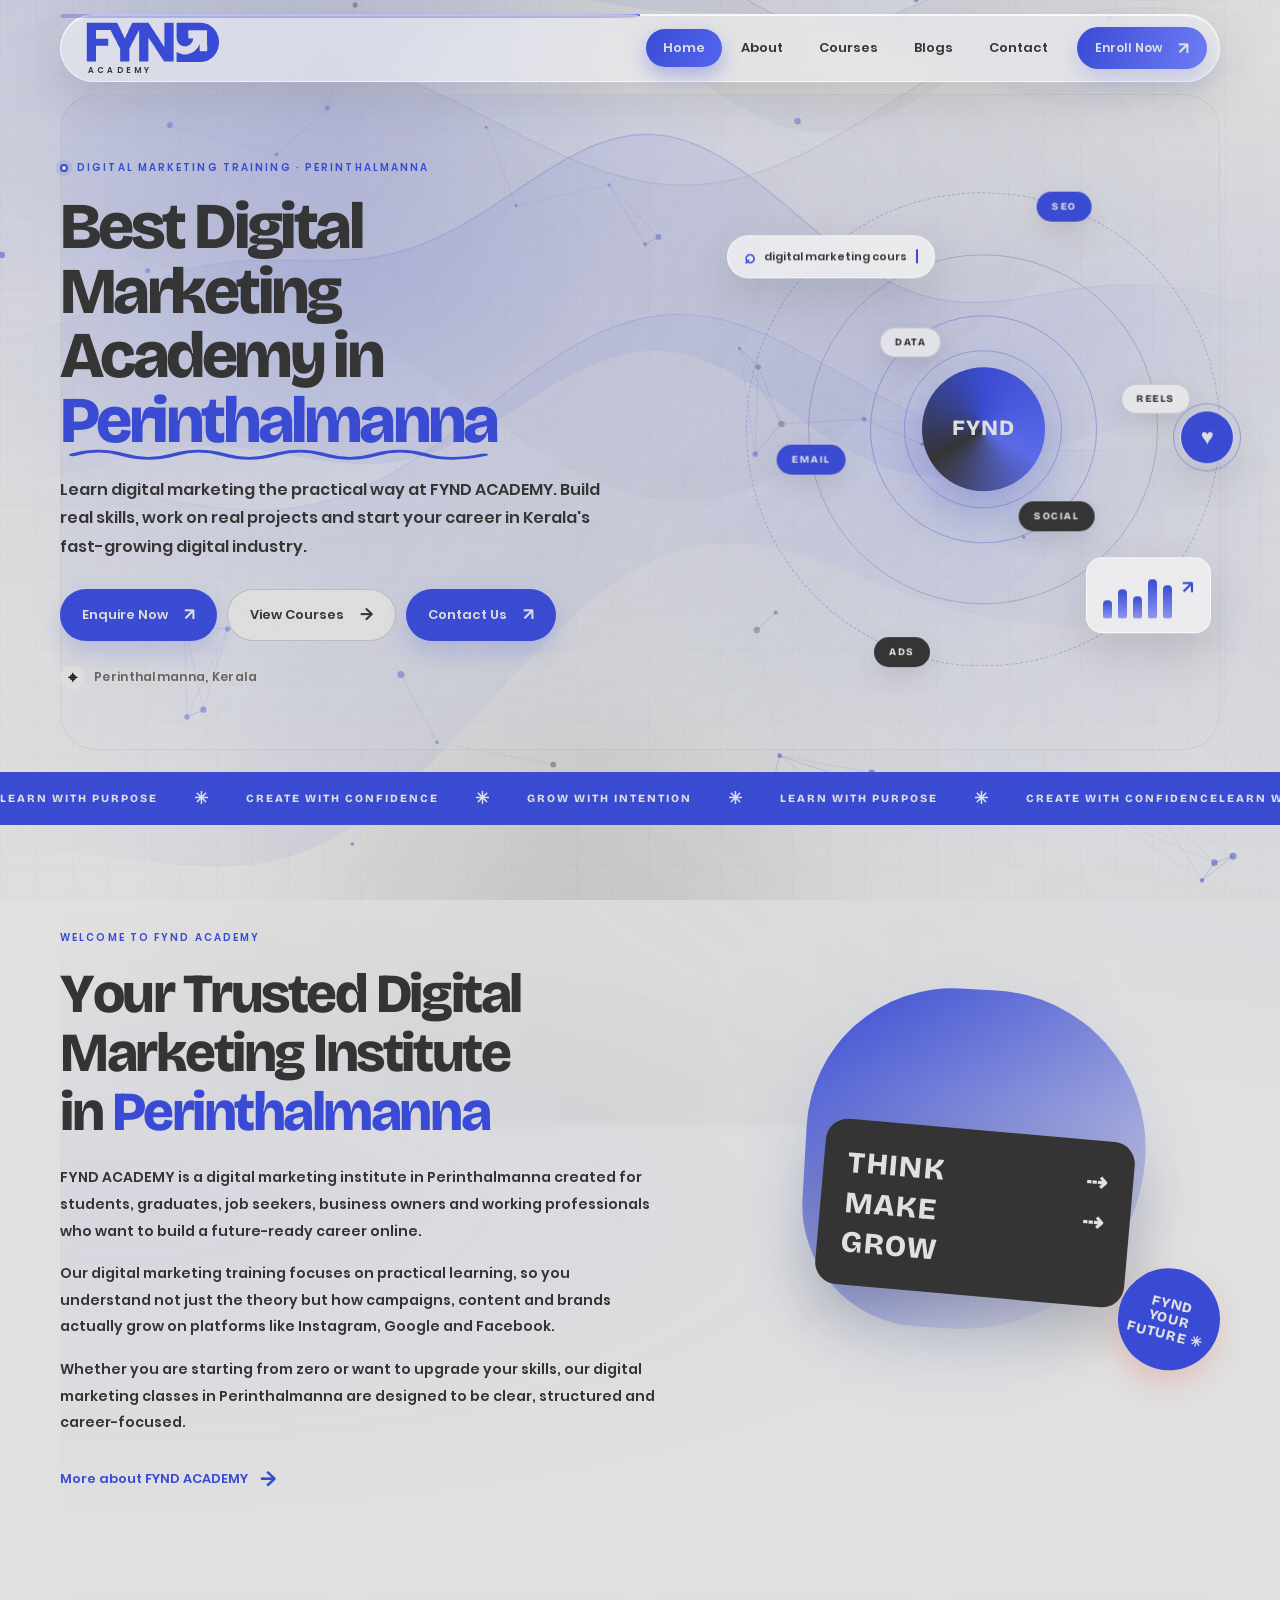
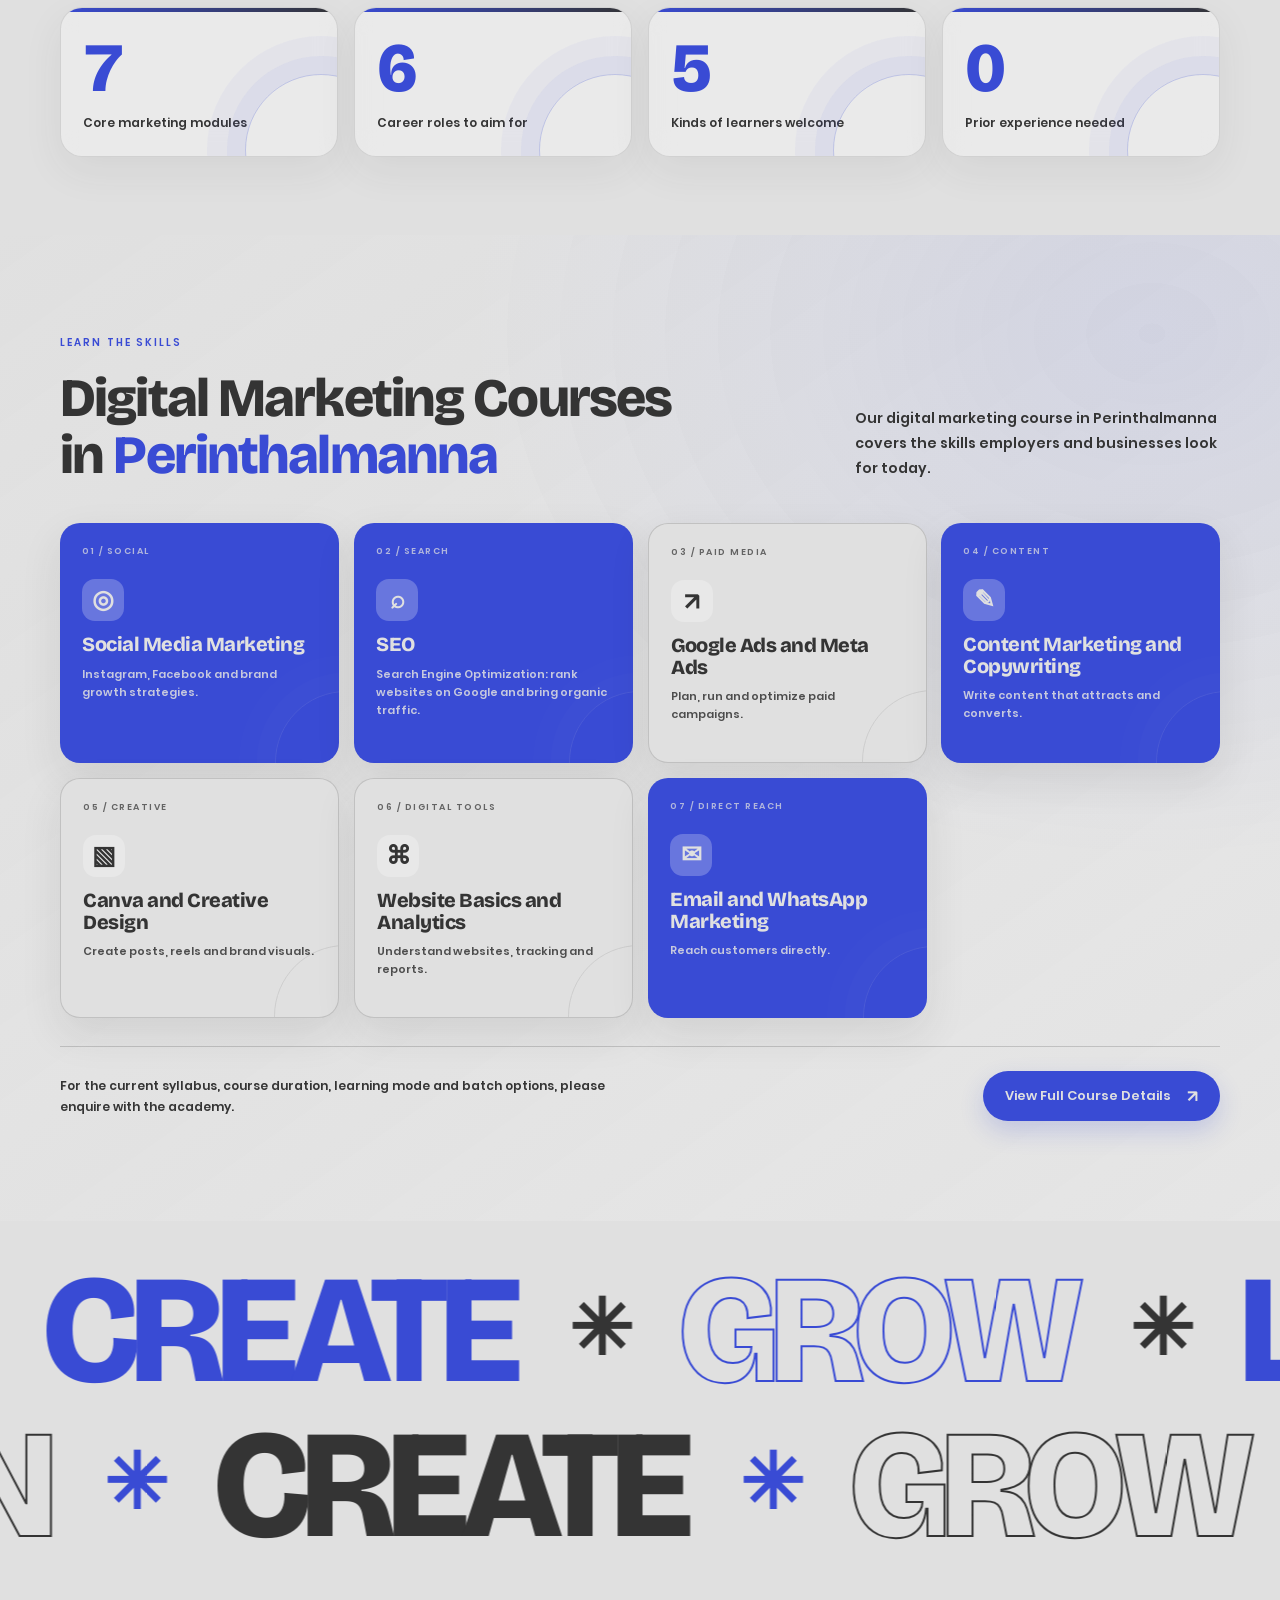
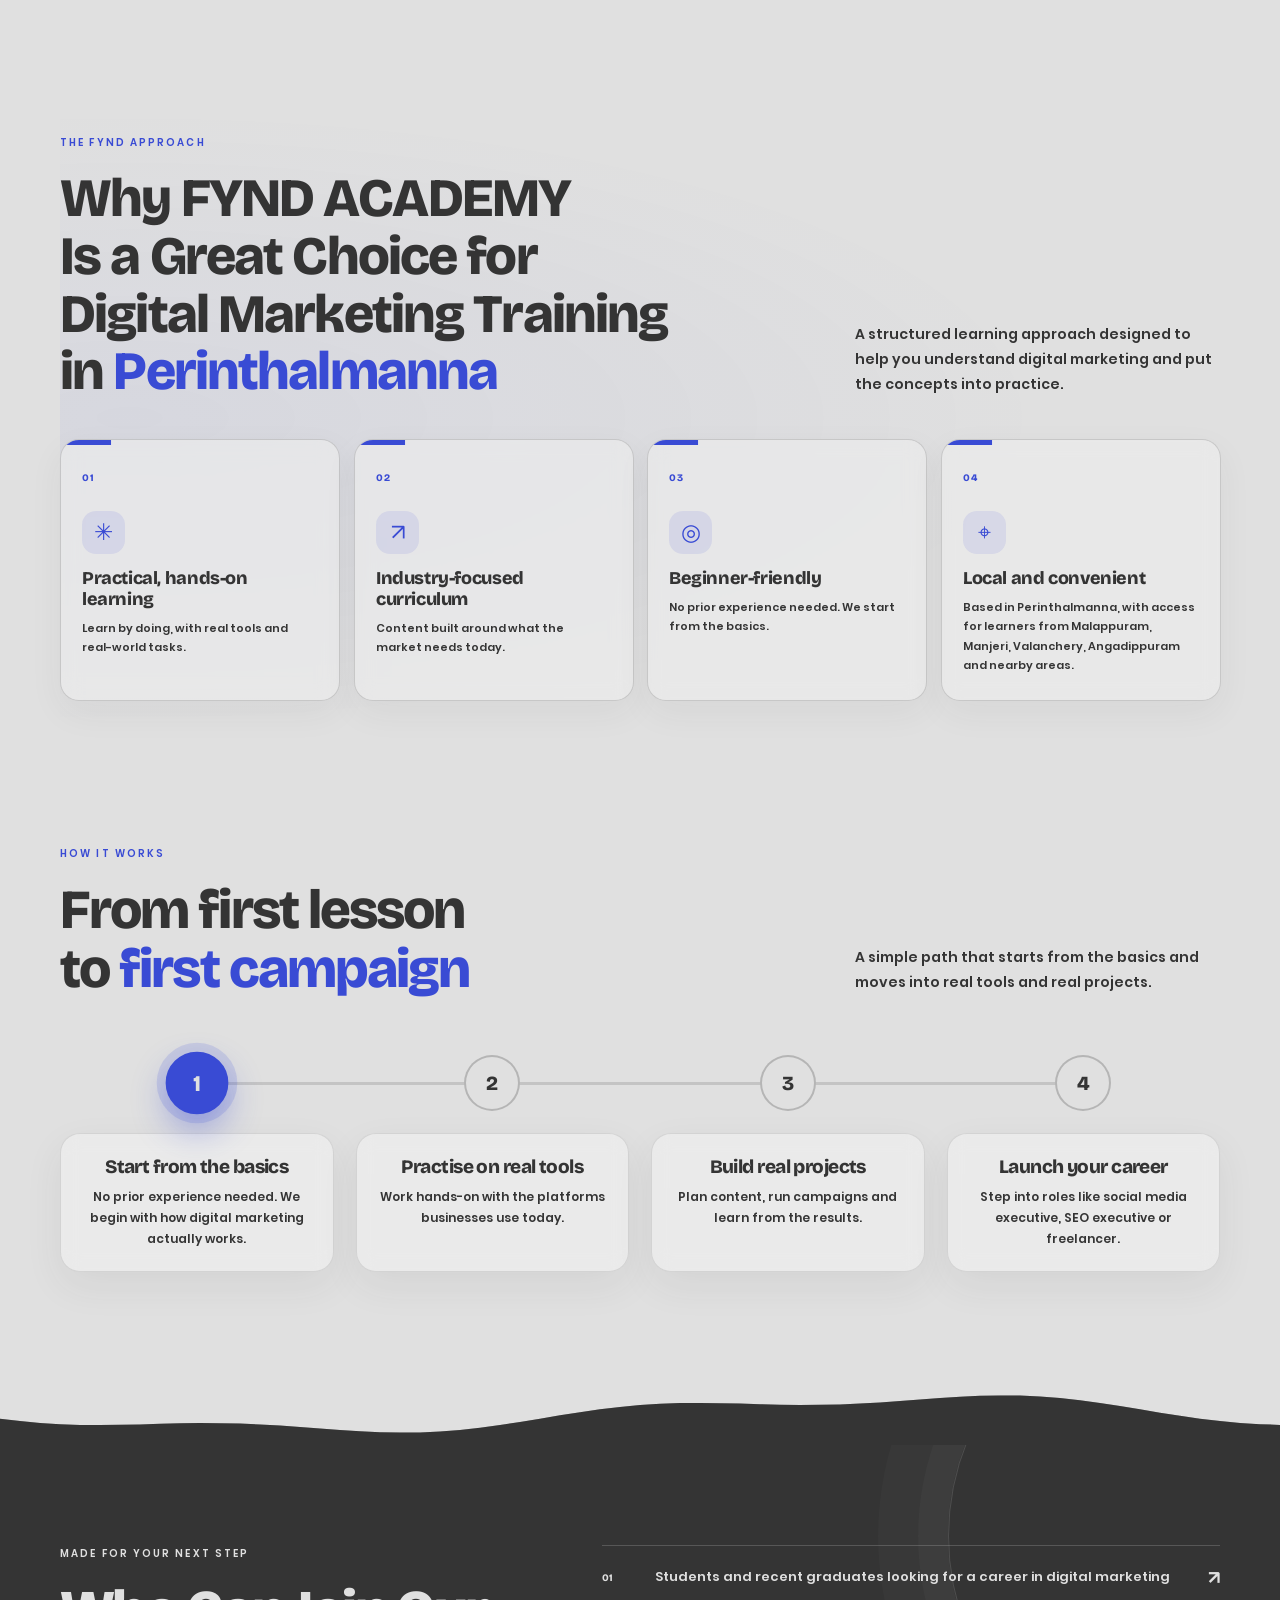
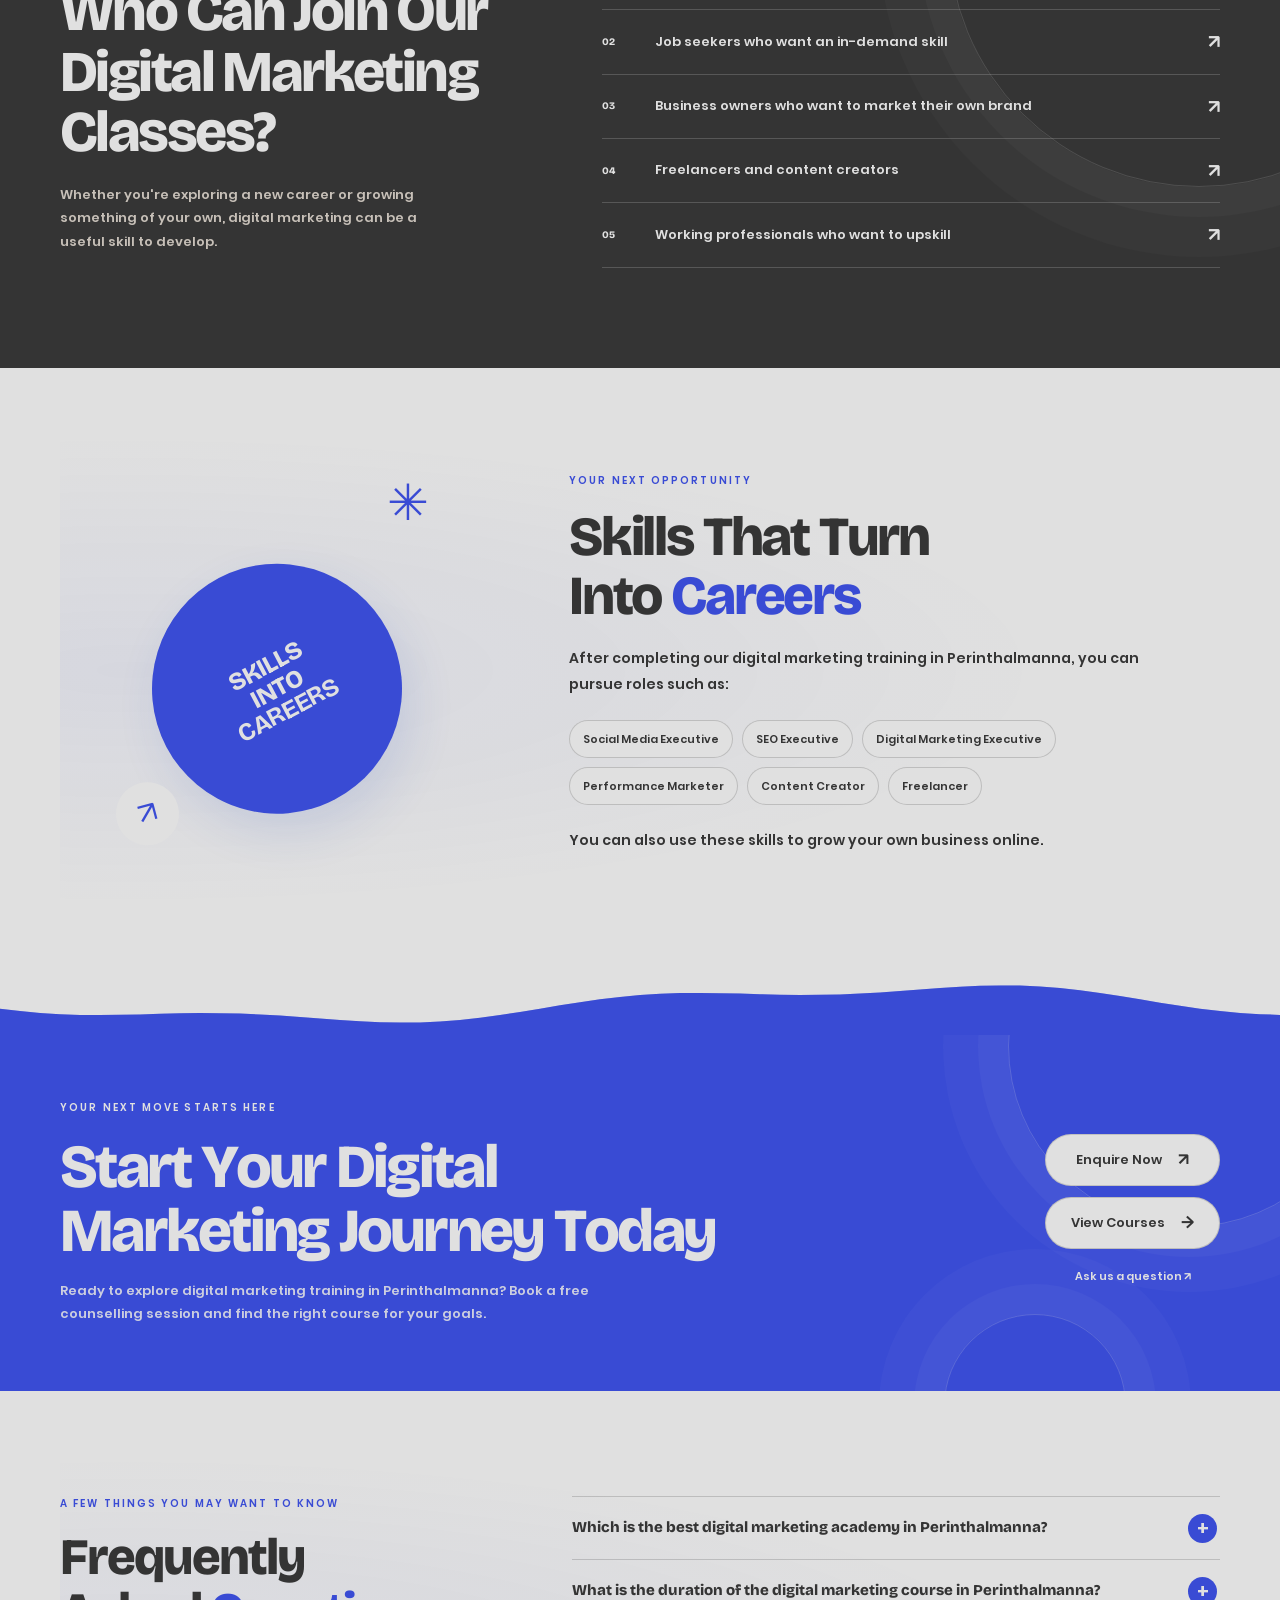
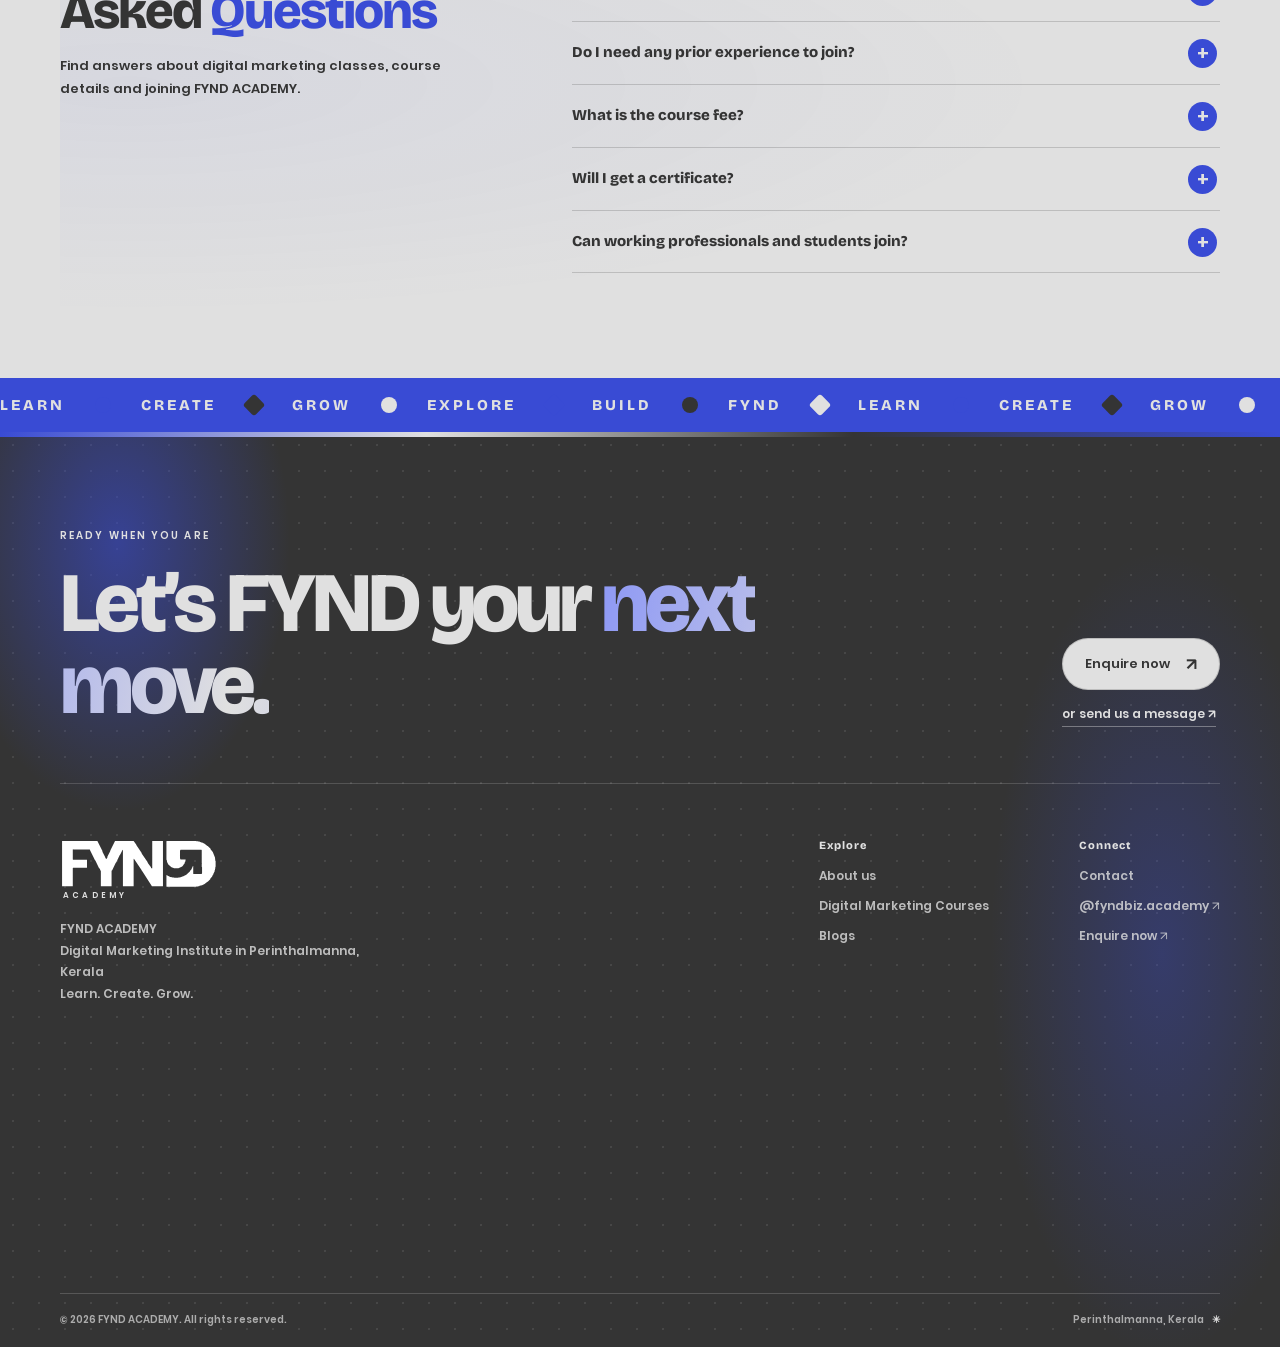
==== index.html @ ed230404 "Update FYND Academy with uploaded animated website package" ====
<!doctype html>
<html lang="en">
<head>
  <meta charset="utf-8">
  <meta name="viewport" content="width=device-width, initial-scale=1">
  <meta name="theme-color" content="#24113f">
  <meta name="description" content="Join FYND ACADEMY, a digital marketing institute in Perinthalmanna offering practical digital marketing courses, training and classes. Enquire today!">
  <meta name="robots" content="index,follow">
  <link rel="canonical" href="https://fynd-academy.vercel.app/">
  <link rel="icon" href="assets/favicon.svg" type="image/svg+xml">
  <link rel="preconnect" href="https://fonts.googleapis.com">
  <link rel="preconnect" href="https://fonts.gstatic.com" crossorigin>
  <link href="https://fonts.googleapis.com/css2?family=DM+Sans:wght@400;500;600;700&family=Bricolage+Grotesque:opsz,wght@12..96,400..800&display=swap" rel="stylesheet">
  <meta property="og:type" content="website">
  <meta property="og:title" content="Digital Marketing Academy in Perinthalmanna | FYND ACADEMY">
  <meta property="og:description" content="Practical digital marketing courses, training and classes at FYND ACADEMY in Perinthalmanna. Enquire today.">
  <meta property="og:url" content="https://fynd-academy.vercel.app/">
  <meta name="twitter:card" content="summary">
  <title>Digital Marketing Academy in Perinthalmanna | FYND ACADEMY</title>
  <link rel="stylesheet" href="styles.css">
  <script src="script.js" defer></script>
  <script type="application/ld+json">
  {
    "@context":"https://schema.org",
    "@type":"EducationalOrganization",
    "name":"FYND ACADEMY",
    "url":"https://fynd-academy.vercel.app/",
    "description":"Digital marketing education and practical training in Perinthalmanna, Kerala.",
    "areaServed":{"@type":"Place","name":"Perinthalmanna, Kerala, India"},
    "sameAs":["https://www.instagram.com/fyndbiz.academy/"]
  }
  </script>
  <script type="application/ld+json">
  {
    "@context":"https://schema.org",
    "@type":"FAQPage",
    "mainEntity":[
      {"@type":"Question","name":"Which is the best digital marketing academy in Perinthalmanna?","acceptedAnswer":{"@type":"Answer","text":"Look for practical training, real project exposure and a structured curriculum. FYND ACADEMY's digital marketing training focuses on practical learning across content, campaigns and major digital platforms. Enquire to see whether the course fits your goals."}},
      {"@type":"Question","name":"What is the duration of the digital marketing course in Perinthalmanna?","acceptedAnswer":{"@type":"Answer","text":"Contact FYND ACADEMY for the current course duration and batch details."}},
      {"@type":"Question","name":"Do I need any prior experience to join?","acceptedAnswer":{"@type":"Answer","text":"No. The digital marketing classes start from the basics and are suitable for beginners."}},
      {"@type":"Question","name":"What is the course fee?","acceptedAnswer":{"@type":"Answer","text":"Contact FYND ACADEMY for current course fee details."}},
      {"@type":"Question","name":"Will I get a certificate?","acceptedAnswer":{"@type":"Answer","text":"Please contact FYND ACADEMY to confirm the current certification details."}},
      {"@type":"Question","name":"Can working professionals and students join?","acceptedAnswer":{"@type":"Answer","text":"Yes. The course is intended for students, graduates, job seekers, business owners and working professionals. Contact the academy for current batch options."}}
    ]
  }
  </script>
</head>
<body>
  <a class="skip-link" href="#main">Skip to content</a>
  <header class="site-header">
    <a class="brand" href="index.html" aria-label="FYND Academy home"><img class="brand-logo brand-logo--header" src="assets/fynd-logo-blue.svg" alt="" aria-hidden="true"><span class="brand-caption">ACADEMY</span></a>
    <button class="menu-toggle" type="button" aria-label="Open navigation" aria-expanded="false" aria-controls="primary-nav"><span></span><span></span></button>
    <nav class="primary-nav" id="primary-nav" aria-label="Main navigation">
      <a href="index.html" aria-current="page">Home</a><a href="about.html">About</a><a href="courses.html">Courses</a><a href="blogs.html">Blogs</a><a href="contact.html">Contact</a>
      <button class="button button--nav" type="button" data-open-enroll>Enroll Now <span aria-hidden="true">↗</span></button>
    </nav>
  </header>

  <main id="main">
    <section class="hero section-wrap seo-hero">
      <div class="hero-copy">
        <p class="eyebrow"><span class="eyebrow-dot"></span> Digital marketing training · Perinthalmanna</p>
        <h1 class="seo-hero-title">Best Digital<br>Marketing<br>Academy in<br><span class="text-gradient">Perinthalmanna</span></h1>
        <p class="hero-lead">Learn digital marketing the practical way at FYND ACADEMY. Build real skills, work on real projects and start your career in Kerala's fast-growing digital industry.</p>
        <div class="hero-actions seo-hero-actions">
          <button class="button" type="button" data-open-enroll>Enquire Now <span aria-hidden="true">↗</span></button>
          <a class="button button--light" href="courses.html#digital-marketing">View Courses <span aria-hidden="true">→</span></a>
          <a class="button button--contact" href="contact.html">Contact Us <span aria-hidden="true">↗</span></a>
        </div>
        <p class="hero-location"><span aria-hidden="true">⌖</span> Perinthalmanna, Kerala</p>
      </div>
      <div class="hero-orbit" aria-hidden="true">
        <span class="ho-ring ho-ring--1"></span><span class="ho-ring ho-ring--2"></span><span class="ho-ring ho-ring--3"></span>
        <div class="ho-core"><span>FYND</span></div>
        <div class="ho-arm ho-arm--1" style="--a:20deg"><span class="ho-chip ho-chip--blue">SEO</span><span class="ho-chip ho-chip--b ho-chip--ink">ADS</span></div>
        <div class="ho-arm ho-arm--2" style="--a:80deg"><span class="ho-chip">REELS</span><span class="ho-chip ho-chip--b ho-chip--blue">EMAIL</span></div>
        <div class="ho-arm ho-arm--3" style="--a:140deg"><span class="ho-chip ho-chip--ink">SOCIAL</span><span class="ho-chip ho-chip--b">DATA</span></div>
        <div class="hw hw-search" style="--z:16"><span class="hw-ico">⌕</span><span class="hw-type" data-type></span><i class="hw-caret"></i></div>
        <div class="hw hw-bars" style="--z:-22"><i style="--h:38%;--d:0s"></i><i style="--h:62%;--d:.4s"></i><i style="--h:48%;--d:.8s"></i><i style="--h:84%;--d:1.2s"></i><i style="--h:70%;--d:1.6s"></i><b>↗</b></div>
        <div class="hw hw-like" style="--z:30"><span>♥</span></div>
      </div>
   </section>

    <section class="ticker" aria-label="Academy motto"><div class="ticker-track"><span>LEARN WITH PURPOSE</span><b>✳</b><span>CREATE WITH CONFIDENCE</span><b>✳</b><span>GROW WITH INTENTION</span><b>✳</b><span>LEARN WITH PURPOSE</span><b>✳</b><span>CREATE WITH CONFIDENCE</span></div></section>

    <section class="section section-wrap seo-intro">
      <div class="seo-intro-copy">
        <p class="eyebrow">Welcome to FYND ACADEMY</p>
        <h2>Your Trusted Digital Marketing Institute in <span class="text-gradient">Perinthalmanna</span></h2>
        <p>FYND ACADEMY is a digital marketing institute in Perinthalmanna created for students, graduates, job seekers, business owners and working professionals who want to build a future-ready career online.</p>
        <p>Our digital marketing training focuses on practical learning, so you understand not just the theory but how campaigns, content and brands actually grow on platforms like Instagram, Google and Facebook.</p>
        <p>Whether you are starting from zero or want to upgrade your skills, our digital marketing classes in Perinthalmanna are designed to be clear, structured and career-focused.</p>
        <a class="text-link" href="about.html">More about FYND ACADEMY <span aria-hidden="true">→</span></a>
      </div>
      <div class="intro-art" aria-hidden="true">
        <div class="intro-art-back"></div><div class="intro-art-card"><span>THINK</span><b>⇢</b><span>MAKE</span><b>⇢</b><span>GROW</span></div>
        <div class="intro-stamp">FYND<br>YOUR<br>FUTURE ✳</div>
      </div>
    </section>

    <section class="stats section-wrap" aria-label="FYND ACADEMY at a glance">
      <div class="stat"><b data-count="7">7</b><span>Core marketing modules</span></div>
      <div class="stat"><b data-count="6">6</b><span>Career roles to aim for</span></div>
      <div class="stat"><b data-count="5">5</b><span>Kinds of learners welcome</span></div>
      <div class="stat"><b data-count="0" data-from="9">0</b><span>Prior experience needed</span></div>
    </section>

    <section class="section seo-modules" id="courses">
      <div class="section-wrap">
        <div class="section-heading">
          <div><p class="eyebrow">Learn the skills</p><h2>Digital Marketing Courses in <span class="text-gradient">Perinthalmanna</span></h2></div>
          <p class="section-intro">Our digital marketing course in Perinthalmanna covers the skills employers and businesses look for today.</p>
        </div>
        <div class="module-grid">
          <article class="module-card module-card--coral"><span>01 / SOCIAL</span><div class="module-symbol">◎</div><h3>Social Media Marketing</h3><p>Instagram, Facebook and brand growth strategies.</p></article>
          <article class="module-card module-card--blue"><span>02 / SEARCH</span><div class="module-symbol">⌕</div><h3>SEO</h3><p>Search Engine Optimization: rank websites on Google and bring organic traffic.</p></article>
          <article class="module-card module-card--gold"><span>03 / PAID MEDIA</span><div class="module-symbol">↗</div><h3>Google Ads and Meta Ads</h3><p>Plan, run and optimize paid campaigns.</p></article>
          <article class="module-card module-card--olive"><span>04 / CONTENT</span><div class="module-symbol">✎</div><h3>Content Marketing and Copywriting</h3><p>Write content that attracts and converts.</p></article>
          <article class="module-card module-card--sky"><span>05 / CREATIVE</span><div class="module-symbol">▧</div><h3>Canva and Creative Design</h3><p>Create posts, reels and brand visuals.</p></article>
          <article class="module-card module-card--cream"><span>06 / DIGITAL TOOLS</span><div class="module-symbol">⌘</div><h3>Website Basics and Analytics</h3><p>Understand websites, tracking and reports.</p></article>
          <article class="module-card module-card--pink"><span>07 / DIRECT REACH</span><div class="module-symbol">✉</div><h3>Email and WhatsApp Marketing</h3><p>Reach customers directly.</p></article>
        </div>
        <div class="module-footer"><p>For the current syllabus, course duration, learning mode and batch options, please enquire with the academy.</p><a class="button" href="courses.html#digital-marketing">View Full Course Details <span aria-hidden="true">↗</span></a></div>
      </div>
    </section>

    <section class="mega" aria-hidden="true"><div class="mega-row" data-dir="1"><span>LEARN</span><i>✳</i><span class="fill">CREATE</span><i>✳</i><span>GROW</span><i>✳</i><span class="fill">LEARN</span><i>✳</i><span>CREATE</span><i>✳</i><span class="fill">GROW</span><i>✳</i><span>LEARN</span><i>✳</i><span class="fill">CREATE</span><i>✳</i><span>GROW</span><i>✳</i></div><div class="mega-row" data-dir="-1"><span>LEARN</span><i>✳</i><span class="fill">CREATE</span><i>✳</i><span>GROW</span><i>✳</i><span class="fill">LEARN</span><i>✳</i><span>CREATE</span><i>✳</i><span class="fill">GROW</span><i>✳</i><span>LEARN</span><i>✳</i><span class="fill">CREATE</span><i>✳</i><span>GROW</span><i>✳</i></div></section>

    <section class="section section-wrap why-section">
      <div class="section-heading">
        <div><p class="eyebrow">The FYND approach</p><h2>Why FYND ACADEMY Is a Great Choice for Digital Marketing Training in <span class="text-gradient">Perinthalmanna</span></h2></div>
        <p class="section-intro">A structured learning approach designed to help you understand digital marketing and put the concepts into practice.</p>
      </div>
      <div class="why-grid">
        <article class="why-card"><span class="why-number">01</span><div class="why-icon">✳</div><h3>Practical, hands-on learning</h3><p>Learn by doing, with real tools and real-world tasks.</p></article>
        <article class="why-card"><span class="why-number">02</span><div class="why-icon">↗</div><h3>Industry-focused curriculum</h3><p>Content built around what the market needs today.</p></article>
        <article class="why-card"><span class="why-number">03</span><div class="why-icon">◎</div><h3>Beginner-friendly</h3><p>No prior experience needed. We start from the basics.</p></article>
        <article class="why-card"><span class="why-number">04</span><div class="why-icon">⌖</div><h3>Local and convenient</h3><p>Based in Perinthalmanna, with access for learners from Malappuram, Manjeri, Valanchery, Angadippuram and nearby areas.</p></article>
      </div>
    </section>

    <section class="journey section-wrap" aria-label="How learning works at FYND ACADEMY">
      <div class="section-heading">
        <div><p class="eyebrow">How it works</p><h2>From first lesson to <span class="text-gradient">first campaign</span></h2></div>
        <p class="section-intro">A simple path that starts from the basics and moves into real tools and real projects.</p>
      </div>
      <ol class="journey-track">
        <li class="j-step"><span class="j-node">1</span><div class="j-card"><h3>Start from the basics</h3><p>No prior experience needed. We begin with how digital marketing actually works.</p></div></li>
        <li class="j-step"><span class="j-node">2</span><div class="j-card"><h3>Practise on real tools</h3><p>Work hands-on with the platforms businesses use today.</p></div></li>
        <li class="j-step"><span class="j-node">3</span><div class="j-card"><h3>Build real projects</h3><p>Plan content, run campaigns and learn from the results.</p></div></li>
        <li class="j-step"><span class="j-node">4</span><div class="j-card"><h3>Launch your career</h3><p>Step into roles like social media executive, SEO executive or freelancer.</p></div></li>
      </ol>
    </section>

    <section class="audience-section">
      <div class="section-wrap audience-layout">
        <div><p class="eyebrow eyebrow--light">Made for your next step</p><h2>Who Can Join Our Digital Marketing <span>Classes?</span></h2><p>Whether you're exploring a new career or growing something of your own, digital marketing can be a useful skill to develop.</p></div>
        <div class="audience-list">
          <div><span>01</span><p>Students and recent graduates looking for a career in digital marketing</p><b>↗</b></div>
          <div><span>02</span><p>Job seekers who want an in-demand skill</p><b>↗</b></div>
          <div><span>03</span><p>Business owners who want to market their own brand</p><b>↗</b></div>
          <div><span>04</span><p>Freelancers and content creators</p><b>↗</b></div>
          <div><span>05</span><p>Working professionals who want to upskill</p><b>↗</b></div>
        </div>
      </div>
    </section>

    <section class="section section-wrap outcomes-section">
      <div class="outcomes-art" aria-hidden="true"><div class="outcomes-circle">SKILLS<br>INTO<br><strong>CAREERS</strong></div><span class="outcomes-star">✳</span><span class="outcomes-arrow">↗</span></div>
      <div class="outcomes-copy"><p class="eyebrow">Your next opportunity</p><h2>Skills That Turn Into <span class="text-gradient">Careers</span></h2><p>After completing our digital marketing training in Perinthalmanna, you can pursue roles such as:</p><div class="role-tags"><span>Social Media Executive</span><span>SEO Executive</span><span>Digital Marketing Executive</span><span>Performance Marketer</span><span>Content Creator</span><span>Freelancer</span></div><p>You can also use these skills to grow your own business online.</p></div>
    </section>

    <section class="seo-cta">
      <div class="section-wrap seo-cta-inner">
        <div><p class="eyebrow eyebrow--light">Your next move starts here</p><h2>Start Your Digital Marketing Journey <span>Today</span></h2><p>Ready to explore digital marketing training in Perinthalmanna? Book a free counselling session and find the right course for your goals.</p></div>
        <div class="seo-cta-actions"><button class="button button--lime" type="button" data-open-enroll>Enquire Now <span aria-hidden="true">↗</span></button><a class="button button--white" href="courses.html#digital-marketing">View Courses <span aria-hidden="true">→</span></a><a class="cta-contact-link" href="contact.html">Ask us a question ↗</a></div>
      </div>
    </section>

    <section class="section section-wrap faq-section">
      <div class="faq-heading"><p class="eyebrow">A few things you may want to know</p><h2>Frequently Asked <span class="text-gradient">Questions</span></h2><p>Find answers about digital marketing classes, course details and joining FYND ACADEMY.</p></div>
      <div class="faq-list">
        <details class="faq-item"><summary>Which is the best digital marketing academy in Perinthalmanna?</summary><p>Look for practical training, real project exposure and a structured curriculum. FYND ACADEMY's digital marketing training focuses on practical learning across content, campaigns and major digital platforms. Enquire to see whether the course fits your goals.</p></details>
        <details class="faq-item"><summary>What is the duration of the digital marketing course in Perinthalmanna?</summary><p>Contact FYND ACADEMY for the current course duration and batch details.</p></details>
        <details class="faq-item"><summary>Do I need any prior experience to join?</summary><p>No. Our digital marketing classes start from the basics and are suitable for beginners.</p></details>
        <details class="faq-item"><summary>What is the course fee?</summary><p>Contact us for current fee details.</p></details>
        <details class="faq-item"><summary>Will I get a certificate?</summary><p>Please contact FYND ACADEMY to confirm the current certification details.</p></details>
        <details class="faq-item"><summary>Can working professionals and students join?</summary><p>Yes. The course is intended for students, graduates, job seekers, business owners and working professionals. Contact the academy for current batch options.</p></details>
      </div>
    </section>
  </main>

  <footer class="site-footer">
    <div class="footer-main section-wrap">
      <div><a class="brand brand--footer" href="index.html" aria-label="FYND Academy home"><img class="brand-logo brand-logo--footer" src="assets/fynd-logo-white.svg" alt="" aria-hidden="true"><span class="brand-caption">ACADEMY</span></a><p><strong>FYND ACADEMY</strong><br>Digital Marketing Institute in Perinthalmanna, Kerala<br>Learn. Create. Grow.</p></div>
      <div class="footer-links"><div><b>Explore</b><a href="about.html">About us</a><a href="courses.html">Digital Marketing Courses</a><a href="blogs.html">Blogs</a></div><div><b>Connect</b><a href="contact.html">Contact</a><a href="https://www.instagram.com/fyndbiz.academy/" target="_blank" rel="noopener noreferrer">@fyndbiz.academy ↗</a><button type="button" data-open-enroll>Enquire now ↗</button></div></div>
    </div>
    <div class="footer-bottom section-wrap"><span>© <span data-year>2026</span> FYND ACADEMY. All rights reserved.</span><span>Perinthalmanna, Kerala <b>✳</b></span></div>
  </footer>

  <dialog class="enroll-dialog" aria-labelledby="enroll-title">
    <button class="dialog-close" type="button" aria-label="Close enquiry form" data-close-enroll>×</button>
    <p class="eyebrow">Start your digital journey</p><h2 id="enroll-title">Enquire about <span class="text-gradient">FYND ACADEMY.</span></h2>
    <p>Share your details and the academy can guide you on the course and current batch information.</p>
    <form class="enroll-form" data-demo-form>
      <label>Your name<input name="name" autocomplete="name" required placeholder="Enter your full name"></label>
      <label>Phone number<input name="phone" type="tel" autocomplete="tel" inputmode="tel" required placeholder="Your mobile number"></label>
      <label>Email address<input name="email" type="email" autocomplete="email" placeholder="you@example.com"></label>
      <label>Interested course<select name="course" required><option value="">Choose a course</option><option>Digital Marketing</option><option>Not sure yet</option></select></label>
      <button class="button" type="submit">Send enquiry <span aria-hidden="true">↗</span></button>
      <p class="form-notice" role="status">Demo form: submissions are not sent or stored yet.</p>
    </form>
  </dialog>
</body>
</html>
---- styles.css ----
/* FYND Academy — responsive brand system */
:root{--ink:#181614;--muted:#6d6a62;--purple:#3153BE;--purple-dark:#171717;--lime:#F4BC41;--peach:#DE5235;--blue:#7FC7E4;--paper:#FEF7EE;--white:#fff;--line:#eadfd0;--shadow:0 22px 70px rgba(23,23,23,.13);--radius:26px;--coral:#DE5235;--gold:#F4BC41;--olive:#7F982D;--royal:#3153BE;--sky:#7FC7E4;--cream:#FEF7EE;--font-display:"Manrope",Arial,sans-serif;--font-body:"Poppins SemiBold","DM Sans",Arial,sans-serif}
*{box-sizing:border-box}html{scroll-behavior:smooth;scroll-padding-top:100px}body{margin:0;background:var(--paper);color:var(--ink);font:16px/1.65 var(--font-body),sans-serif;-webkit-font-smoothing:antialiased}body:has(.enroll-dialog[open]){overflow:hidden}a{color:inherit}button,input,select,textarea{font:inherit}button{cursor:pointer}button:focus-visible,a:focus-visible,input:focus-visible,select:focus-visible,textarea:focus-visible{outline:3px solid #9f85ff;outline-offset:3px}::selection{background:var(--lime);color:var(--purple-dark)}.skip-link{position:absolute;left:16px;top:-60px;background:var(--lime);color:var(--purple-dark);padding:10px 16px;border-radius:10px;z-index:20}.skip-link:focus{top:12px}.section-wrap{width:min(1160px,calc(100% - 48px));margin-inline:auto}.site-header{height:82px;padding:0 max(24px,calc((100vw - 1160px)/2));display:flex;align-items:center;justify-content:space-between;gap:30px;background:rgba(251,250,255,.92);backdrop-filter:blur(16px);-webkit-backdrop-filter:blur(16px);border-bottom:1px solid rgba(36,17,63,.07);position:sticky;top:0;z-index:10}.brand{display:inline-flex;align-items:center;gap:10px;text-decoration:none;flex-shrink:0}.brand-mark{width:42px;height:42px;display:grid;place-items:center;background:var(--purple-dark);color:var(--lime);font:800 25px/1 var(--font-display);border-radius:14px;transform:rotate(-5deg)}.brand-name{display:flex;flex-direction:column;font:800 18px/.95 var(--font-display);letter-spacing:-.8px}.brand-name span{font:700 9px/1.5 var(--font-body);letter-spacing:3px;color:var(--muted)}.primary-nav{display:flex;align-items:center;gap:30px}.primary-nav>a{position:relative;text-decoration:none;font-size:13px;font-weight:700;color:#625a6f;transition:color .2s}.primary-nav>a:hover,.primary-nav>a[aria-current=page]{color:var(--purple)}.primary-nav>a[aria-current=page]:after{content:"";position:absolute;left:0;right:0;bottom:-10px;height:2px;border-radius:4px;background:var(--purple)}.button{border:0;display:inline-flex;align-items:center;justify-content:center;gap:16px;padding:15px 22px;border-radius:999px;background:var(--purple);color:#fff;text-decoration:none;font:700 13px var(--font-body);box-shadow:0 10px 24px rgba(117,69,239,.2);transition:transform .2s,box-shadow .2s,background .2s}.button:hover{transform:translateY(-3px);box-shadow:0 14px 30px rgba(117,69,239,.28);background:#6533df}.button span{font-size:17px;line-height:1}.button--nav{padding:12px 18px;font-size:12px}.button--light{background:#fff;color:var(--purple-dark);box-shadow:none;border:1px solid rgba(36,17,63,.12)}.button--light:hover{background:var(--lime);color:var(--purple-dark);box-shadow:none}.button--lime{background:var(--lime);color:var(--purple-dark);box-shadow:none}.button--lime:hover{background:#ecff9d;color:var(--purple-dark);box-shadow:0 12px 30px rgba(223,255,112,.15)}.menu-toggle{display:none;width:44px;height:44px;border:1px solid var(--line);border-radius:14px;background:#fff;align-items:center;justify-content:center;flex-direction:column;gap:5px}.menu-toggle span{width:17px;height:2px;background:var(--purple-dark);border-radius:4px;transition:transform .2s}
.hero{min-height:620px;display:grid;grid-template-columns:1.03fr .97fr;align-items:center;gap:36px;padding-block:76px 88px}.hero-copy{position:relative;z-index:1}.eyebrow{display:flex;align-items:center;gap:9px;margin:0 0 19px;color:var(--purple);font:800 10px var(--font-body);letter-spacing:2.1px;text-transform:uppercase}.eyebrow-dot{width:8px;height:8px;background:var(--lime);border:2px solid var(--purple);border-radius:50%;box-shadow:0 0 0 4px rgba(117,69,239,.09)}h1,h2,h3,p{margin-top:0}.hero h1,.inner-hero h1{font:800 clamp(54px,6.2vw,82px)/1.02 var(--font-display);letter-spacing:-5px;margin:0 0 25px}.text-gradient{background:linear-gradient(100deg,#7545ef 5%,#a14ef5 55%,#f078a1 100%);-webkit-background-clip:text;background-clip:text;color:transparent}.hero-lead,.inner-lead{font-size:17px;line-height:1.8;color:var(--muted);max-width:540px;margin-bottom:27px}.hero-actions{display:flex;gap:12px;flex-wrap:wrap}.hero-note{display:flex;align-items:center;gap:12px;margin-top:35px;color:#81788d;font-size:11px;font-weight:600;letter-spacing:.3px}.note-stars{color:var(--purple);font-size:16px;letter-spacing:3px}.hero-art{height:440px;position:relative;display:grid;place-items:center;isolation:isolate}.hero-art:before{content:"";position:absolute;width:360px;height:360px;border-radius:50%;background:linear-gradient(140deg,#d9c7ff,#a88cff);z-index:-2;box-shadow:0 40px 90px rgba(117,69,239,.18)}.hero-art:after{content:"";position:absolute;width:425px;height:425px;border:1px dashed rgba(117,69,239,.35);border-radius:50%;z-index:-2}.art-orbit{position:absolute;border:1px solid rgba(36,17,63,.14);border-radius:50%;transform:rotate(-22deg)}.art-orbit--one{width:500px;height:180px}.art-orbit--two{width:480px;height:250px;transform:rotate(55deg)}.art-sun{width:240px;height:240px;border-radius:46% 54% 58% 42%/46% 41% 59% 54%;background:var(--lime);display:grid;place-items:center;position:relative;transform:rotate(-8deg);box-shadow:0 22px 50px rgba(36,17,63,.17)}.art-sun span{font:800 31px/.98 var(--font-display);letter-spacing:-1.8px;text-align:center;transform:rotate(8deg);color:var(--purple-dark)}.art-sun i{position:absolute;right:18px;top:20px;font-size:33px;font-style:normal;color:var(--purple);transform:rotate(8deg)}.art-sticker{position:absolute;z-index:2;padding:13px 17px;font:800 11px/1.2 var(--font-display);letter-spacing:1px;box-shadow:0 15px 35px rgba(36,17,63,.15)}.art-sticker--top{background:#fff;color:var(--purple);top:45px;left:16px;transform:rotate(-9deg);border-radius:5px}.art-sticker--side{background:var(--peach);color:var(--purple-dark);right:3px;bottom:90px;transform:rotate(8deg);border-radius:5px}.art-sticker--side b{font-size:19px;margin-left:8px}.art-star{position:absolute;color:var(--purple-dark);font-size:40px}.art-star--one{top:70px;right:68px}.art-star--two{bottom:40px;left:65px;color:#fff;font-size:52px}.art-caption{position:absolute;bottom:3px;font-size:9px;font-weight:800;letter-spacing:2px;color:#766a8b}.art-caption span{color:var(--purple)}
.ticker{overflow:hidden;background:var(--purple-dark);color:var(--lime);white-space:nowrap;padding:16px 0}.ticker-track{display:flex;align-items:center;justify-content:space-around;gap:36px;min-width:max-content;font:800 11px var(--font-display);letter-spacing:2px}.ticker-track b{color:var(--peach);font-size:17px}.section{padding-block:112px}.section-heading{display:flex;justify-content:space-between;gap:45px;align-items:end;margin-bottom:38px}.section-heading h2,.section h2{font:800 clamp(38px,4.3vw,57px)/1.07 var(--font-display);letter-spacing:-2.5px;margin:0}.section-intro{max-width:365px;color:var(--muted);font-size:14px;line-height:1.8;margin:0 0 4px}.course-grid{display:grid;grid-template-columns:repeat(4,1fr);gap:16px}.course-card{min-height:320px;border-radius:22px;padding:23px;display:flex;flex-direction:column;align-items:flex-start;position:relative;overflow:hidden;text-decoration:none;transition:transform .22s,box-shadow .22s}.course-card:hover{transform:translateY(-7px);box-shadow:var(--shadow)}.course-card[hidden],.blog-card[hidden]{display:none!important}.course-card:before{content:"";position:absolute;width:170px;height:170px;border:1px solid currentColor;border-radius:50%;right:-92px;top:80px;opacity:.16;box-shadow:0 0 0 20px rgba(255,255,255,.12),0 0 0 42px rgba(255,255,255,.1)}.course-card--violet{background:#ded0ff;color:#2e1758}.course-card--peach{background:#ffbba9;color:#4b2030}.course-card--lime{background:#e4f78e;color:#283315}.course-card--blue{background:#b8d1ff;color:#1b2d56}.course-card--pink{background:#ffd1e6;color:#51253f}.course-card--cream{background:#f0e9dd;color:#41372b}.course-index{font-size:9px;font-weight:800;letter-spacing:1.7px;opacity:.72}.course-icon{margin:23px 0 12px;display:grid;place-items:center;width:43px;height:43px;border-radius:14px;background:rgba(255,255,255,.48);font-size:22px}.course-card h2,.course-card h3{font:800 27px/1.06 var(--font-display);letter-spacing:-1px;margin:0 0 10px;position:relative}.course-card p{font-size:12px;line-height:1.6;max-width:220px;opacity:.8;margin-bottom:18px}.card-link{display:flex;align-items:center;gap:12px;margin-top:auto;font-size:11px;font-weight:800;position:relative}.card-link b{font-size:18px}.center-action{text-align:center;margin-top:32px}.text-link{display:inline-flex;align-items:center;gap:12px;color:var(--purple);font-size:13px;font-weight:800;text-decoration:none}.text-link span{font-size:21px;transition:transform .2s}.text-link:hover span{transform:translateX(5px)}
.process-section,.values-section,.mini-cta{background:var(--purple-dark);color:#fff;overflow:hidden}.process-layout{display:grid;grid-template-columns:.9fr 1.1fr;gap:100px;padding-block:100px}.eyebrow--light{color:var(--lime)}.process-layout h2{font:800 clamp(44px,5vw,65px)/1.02 var(--font-display);letter-spacing:-3px;margin-bottom:20px}.process-layout h2 span,.mini-cta h2 span{color:var(--lime)}.process-copy{color:#c2b9d0;font-size:14px;line-height:1.8;max-width:370px;margin-bottom:25px}.steps{align-self:center}.step{display:grid;grid-template-columns:42px 1fr 36px;gap:18px;align-items:start;padding:25px 0;border-bottom:1px solid rgba(255,255,255,.16)}.step:first-child{border-top:1px solid rgba(255,255,255,.16)}.step>span{color:var(--lime);font:800 12px var(--font-display);padding-top:5px}.step h3{font:800 20px var(--font-display);margin:0 0 5px}.step p{font-size:12px;color:#bcb2ca;margin:0;line-height:1.7}.step>b{color:var(--peach);font-size:24px;text-align:right}.closing-cta{position:relative;text-align:center;padding-block:120px}.closing-cta .eyebrow{justify-content:center}.closing-cta h2{font-size:clamp(43px,5vw,65px);margin-bottom:20px}.closing-cta>p:not(.eyebrow){max-width:500px;margin:0 auto 24px;color:var(--muted);font-size:14px}.cta-shape{position:absolute;right:7%;top:70px;color:#e9e0ff;font-size:100px;z-index:-1;transform:rotate(15deg)}
.site-footer{background:#1a102c;color:#fff}.footer-main{display:flex;justify-content:space-between;gap:50px;padding-block:55px 45px}.brand--footer .brand-mark{background:var(--lime);color:var(--purple-dark)}.brand--footer .brand-name{color:#fff}.brand--footer .brand-name span{color:#b9adc9}.footer-main>div:first-child>p{color:#b9adc9;font-size:12px;line-height:1.8;margin:18px 0 0}.footer-links{display:flex;gap:90px}.footer-links>div{display:grid;gap:10px;align-content:start}.footer-links b{font:800 11px var(--font-display);letter-spacing:1px;color:var(--lime);margin-bottom:4px}.footer-links a,.footer-links button{font-size:12px;color:#c5bbd1;text-decoration:none;background:none;border:0;text-align:left;padding:0}.footer-links a:hover,.footer-links button:hover{color:#fff}.footer-bottom{border-top:1px solid rgba(255,255,255,.12);padding-block:18px;display:flex;justify-content:space-between;color:#9f94af;font-size:10px}.footer-bottom b{color:var(--lime);margin-left:6px}
.inner-hero{min-height:415px;padding-block:92px 80px;position:relative;overflow:hidden}.inner-hero h1{font-size:clamp(52px,6.5vw,82px)}.inner-hero:after{content:"";position:absolute;width:280px;height:280px;border:1px solid #e9dfff;border-radius:50%;right:8%;top:60px;box-shadow:0 0 0 24px #f5f0ff,0 0 0 50px #faf7ff;z-index:-1}.inner-hero--compact{min-height:360px;padding-block:75px 55px}.inner-hero--compact:after{width:220px;height:220px;top:36px}.inner-hero .inner-lead{max-width:570px}.inner-hero-mark{position:absolute;right:17%;top:125px;width:120px;height:120px;background:var(--lime);border-radius:38% 62% 50% 50%;display:grid;place-items:center;transform:rotate(12deg);color:var(--purple-dark)}.inner-hero-mark span{font:800 78px var(--font-display)}.inner-hero-mark b{position:absolute;right:-16px;top:-15px;color:var(--purple);font-size:35px}.story-grid{display:grid;grid-template-columns:1fr 1fr;gap:95px;padding-top:55px;padding-bottom:115px}.story-grid h2{font:800 clamp(38px,4vw,53px)/1.1 var(--font-display);letter-spacing:-2px}.story-copy{padding-top:15px}.story-copy p{color:var(--muted);font-size:15px;line-height:1.9;margin-bottom:20px}.story-copy .text-link{color:var(--purple);font-size:12px}.values-section{padding-block:100px}.section-intro--light{color:#c2b9d0}.values-section .section-heading{align-items:end}.values-section h2{font:800 clamp(42px,5vw,60px)/1.05 var(--font-display);letter-spacing:-2px}.values-section h2 span{color:var(--lime)}.value-grid{display:grid;grid-template-columns:repeat(3,1fr);gap:16px;margin-top:45px}.value-grid article{padding:26px;border:1px solid rgba(255,255,255,.16);border-radius:18px;background:rgba(255,255,255,.035)}.value-grid article>span{color:var(--peach);font:800 12px var(--font-display)}.value-grid h3{font:800 20px var(--font-display);margin:25px 0 8px}.value-grid p{font-size:12px;line-height:1.8;color:#bcb2ca;margin:0}.quote-section{text-align:center;padding-block:100px}.quote-mark{color:var(--purple);font:800 90px/.7 var(--font-display)}.quote-section blockquote{font:800 clamp(28px,4.3vw,49px)/1.2 var(--font-display);letter-spacing:-1.5px;max-width:790px;margin:20px auto}.quote-section>p{font:800 9px var(--font-body);letter-spacing:2px;color:var(--muted);margin-bottom:25px}
.courses-section{padding-top:25px}.filter-bar{display:flex;gap:9px;flex-wrap:wrap;margin-bottom:28px}.filter-chip{border:1px solid var(--line);background:#fff;border-radius:999px;padding:10px 17px;font:700 11px var(--font-body);color:var(--muted);transition:all .2s}.filter-chip:hover,.filter-chip.is-active{background:var(--purple-dark);border-color:var(--purple-dark);color:#fff}.course-grid--full{grid-template-columns:repeat(3,1fr)}.course-grid--full .course-card{min-height:340px;padding:26px}.course-grid--full .course-card h2{font-size:32px}.card-link--button{background:none;border:0;padding:0;color:inherit;text-align:left}.small-note{font-size:11px;color:var(--muted);margin-top:25px}.filter-empty{padding:30px;border:1px dashed var(--line);border-radius:16px;color:var(--muted)}.mini-cta-inner{padding-block:75px;display:flex;align-items:center;justify-content:space-between;gap:30px}.mini-cta h2{font:800 clamp(36px,4.3vw,52px)/1.05 var(--font-display);letter-spacing:-2px;margin:0}.mini-cta .eyebrow{margin-bottom:12px}
.blog-section{padding-top:30px}.blog-tools{display:flex;justify-content:space-between;gap:35px;align-items:end;margin-bottom:35px}.blog-tools h2{font:800 clamp(36px,4.2vw,53px)/1.08 var(--font-display);letter-spacing:-2px;margin:0}.search-box{display:flex;align-items:center;gap:10px;background:#fff;border:1px solid var(--line);border-radius:999px;padding:0 16px;width:min(310px,100%);color:var(--purple)}.search-box>span{font-size:25px}.search-box input{border:0;outline:0!important;box-shadow:none!important;padding:14px 0;background:transparent;min-width:0;font-size:12px}.blog-grid{display:grid;grid-template-columns:repeat(2,1fr);gap:34px 22px}.blog-card{min-width:0}.blog-card[hidden]{display:none}.blog-art{height:230px;border-radius:19px;display:flex;align-items:center;justify-content:center;position:relative;overflow:hidden}.blog-art:before,.blog-art:after{content:"";position:absolute;border:1px solid currentColor;border-radius:50%;opacity:.18}.blog-art:before{width:260px;height:260px}.blog-art:after{width:330px;height:330px}.blog-art span{font:800 37px/.95 var(--font-display);letter-spacing:-2px;position:relative;z-index:1}.blog-art span b{color:#fff}.blog-art i{position:absolute;right:15%;top:18%;font-style:normal;font-size:42px}.blog-art--one{background:#d9c8ff;color:#3c2068}.blog-art--two{background:#ffbba9;color:#4b2030}.blog-art--three{background:#dfff70;color:#283315}.blog-art--four{background:#b8d1ff;color:#1b2d56}.blog-meta{display:flex;gap:9px;align-items:center;color:var(--purple);font:800 9px var(--font-body);letter-spacing:1.5px;margin-top:18px}.blog-card h3{font:800 21px/1.25 var(--font-display);letter-spacing:-.5px;margin:10px 0}.blog-card>p{color:var(--muted);font-size:12px;line-height:1.7;margin-bottom:12px}.read-label{display:inline-flex;gap:12px;font-size:11px;font-weight:800;color:var(--purple)}.read-label b{font-size:17px}
.contact-layout{display:grid;grid-template-columns:.9fr 1.1fr;gap:85px;padding-top:40px;padding-bottom:120px}.contact-aside{position:relative;padding-top:45px}.contact-aside h2{font:800 clamp(42px,4.5vw,60px)/1.05 var(--font-display);letter-spacing:-2.5px;margin-bottom:20px}.contact-aside>p:not(.eyebrow){max-width:370px;color:var(--muted);font-size:13px;line-height:1.8}.contact-orbit{position:absolute;right:4px;top:-40px;width:105px;height:105px;border-radius:50%;background:#e6d9ff;display:grid;place-items:center;color:var(--purple);font:800 66px var(--font-display)}.contact-orbit b{position:absolute;right:-8px;top:-16px;font-size:30px;color:var(--peach)}.contact-note{display:flex;align-items:start;gap:15px;padding:16px;background:#f0eaff;border-radius:15px;max-width:360px;margin-top:35px}.contact-note span{color:var(--purple);font-size:22px}.contact-note p{font-size:11px;line-height:1.7;color:#665a7a;margin:0}.contact-form-panel{background:#fff;border:1px solid var(--line);border-radius:25px;padding:32px;box-shadow:var(--shadow)}.contact-form-panel h2{font:800 31px var(--font-display);letter-spacing:-1px}.contact-form{display:grid;grid-template-columns:1fr 1fr;gap:15px}.contact-form label,.enroll-form label{display:grid;gap:7px;font-size:11px;font-weight:700;color:#51475f}.contact-form label:nth-of-type(4),.contact-form label:nth-of-type(5),.contact-form .button,.contact-form .form-notice{grid-column:1/-1}.contact-form input,.contact-form select,.contact-form textarea,.enroll-form input,.enroll-form select{width:100%;border:1px solid #e8e2ee;background:#fcfbfe;border-radius:10px;padding:12px 13px;color:var(--ink);font-size:12px;outline:0;transition:border .2s,box-shadow .2s}.contact-form textarea{resize:vertical;min-height:110px}.contact-form input:focus,.contact-form select:focus,.contact-form textarea:focus,.enroll-form input:focus,.enroll-form select:focus{border-color:var(--purple);box-shadow:0 0 0 3px rgba(117,69,239,.1)}.contact-form .button{justify-self:start}.form-notice{font-size:10px;color:#887f94;margin:0}
.enroll-dialog{width:min(500px,calc(100% - 28px));max-height:min(90vh,850px);overflow:auto;border:0;border-radius:24px;padding:35px;background:#fff;color:var(--ink);box-shadow:0 25px 100px rgba(20,10,35,.3)}.enroll-dialog::backdrop{background:rgba(26,14,43,.7);backdrop-filter:blur(5px)}.dialog-close{position:absolute;right:17px;top:15px;width:36px;height:36px;border:1px solid var(--line);border-radius:50%;background:#fff;color:var(--ink);font-size:23px;line-height:1}.enroll-dialog h2{font:800 34px/1.1 var(--font-display);letter-spacing:-1.5px;margin:0 30px 12px 0}.enroll-dialog>p:not(.eyebrow){font-size:12px;color:var(--muted);line-height:1.7}.enroll-form{display:grid;gap:13px;margin-top:20px}.enroll-form .button{width:100%;margin-top:5px}.form-notice{font-size:10px;color:#887f94;text-align:center;margin:0}
@media(max-width:980px){.primary-nav{gap:18px}.hero{gap:10px}.hero-art:before{width:300px;height:300px}.hero-art:after{width:360px;height:360px}.art-orbit--one{width:420px}.art-orbit--two{width:400px}.art-sun{width:205px;height:205px}.art-sun span{font-size:27px}.course-grid{grid-template-columns:repeat(2,1fr)}.course-grid--full{grid-template-columns:repeat(2,1fr)}.contact-layout{gap:40px}.process-layout{gap:50px}}
@media(max-width:720px){html{scroll-padding-top:80px}.section-wrap{width:min(100% - 36px,560px)}.site-header{height:72px;padding-inline:18px}.menu-toggle{display:flex;margin-left:auto}.primary-nav{display:none;position:absolute;left:0;right:0;top:71px;padding:18px 20px 22px;background:rgba(251,250,255,.98);border-bottom:1px solid var(--line);box-shadow:0 18px 28px rgba(36,17,63,.08);align-items:stretch;gap:0;flex-direction:column}.primary-nav.is-open{display:flex}.primary-nav>a{padding:12px 3px;border-bottom:1px solid #eee8f4}.primary-nav>a[aria-current=page]:after{display:none}.primary-nav .button{margin-top:14px}.hero{grid-template-columns:1fr;padding-block:66px 58px;gap:0}.hero h1,.inner-hero h1{font-size:clamp(48px,13vw,68px);letter-spacing:-3.5px}.hero-lead,.inner-lead{font-size:15px}.hero-art{height:350px;margin-top:25px}.hero-art:before{width:250px;height:250px}.hero-art:after{width:300px;height:300px}.art-orbit--one{width:350px;height:140px}.art-orbit--two{width:330px;height:190px}.art-sun{width:175px;height:175px}.art-sun span{font-size:24px}.art-sticker--top{left:2px;top:34px}.art-sticker--side{right:-1px;bottom:75px}.art-star--one{right:20px;top:45px}.art-star--two{left:28px;bottom:32px}.art-caption{font-size:7px;letter-spacing:1.2px}.section{padding-block:78px}.section-heading{display:block}.section-heading h2,.section h2{font-size:39px}.section-intro{margin-top:18px}.course-grid{gap:12px}.course-card{min-height:280px;padding:18px;border-radius:18px}.course-card h3{font-size:23px}.course-card p{font-size:11px}.process-layout{grid-template-columns:1fr;gap:42px;padding-block:75px}.process-layout h2{font-size:51px}.closing-cta{padding-block:88px}.closing-cta h2{font-size:47px}.footer-main{display:block;padding-block:42px 35px}.footer-links{margin-top:35px;gap:55px}.footer-bottom{gap:12px;flex-direction:column}.inner-hero{min-height:auto;padding-block:65px 60px}.inner-hero:after{width:150px;height:150px;right:-45px;top:25px;box-shadow:0 0 0 15px #f5f0ff,0 0 0 30px #faf7ff}.inner-hero--compact:after{width:130px;height:130px}.inner-hero-mark{width:75px;height:75px;right:4%;top:125px}.inner-hero-mark span{font-size:48px}.inner-hero-mark b{font-size:22px}.story-grid{grid-template-columns:1fr;gap:20px;padding-top:30px;padding-bottom:80px}.story-copy{padding-top:0}.values-section{padding-block:75px}.value-grid{grid-template-columns:1fr;gap:12px;margin-top:30px}.value-grid article{padding:22px}.value-grid h3{margin-top:14px}.quote-section{padding-block:75px}.course-grid--full{grid-template-columns:1fr 1fr}.course-grid--full .course-card{min-height:310px;padding:18px}.course-grid--full .course-card h2{font-size:25px}.mini-cta-inner{display:block;padding-block:55px}.mini-cta-inner .button{margin-top:25px}.blog-tools{display:block}.search-box{margin-top:22px;width:100%}.blog-grid{gap:26px 14px}.blog-art{height:170px;border-radius:14px}.blog-art span{font-size:27px}.blog-card h3{font-size:17px}.contact-layout{grid-template-columns:1fr;gap:35px;padding-top:5px;padding-bottom:75px}.contact-aside{padding-top:20px}.contact-orbit{width:75px;height:75px;font-size:48px;top:-5px}.contact-form-panel{padding:23px 18px}.contact-form{grid-template-columns:1fr}.contact-form label{grid-column:1/-1}.contact-form label:nth-of-type(4),.contact-form label:nth-of-type(5){grid-column:1/-1}}
@media(max-width:390px){.course-grid--full{grid-template-columns:1fr}.course-grid--full .course-card{min-height:285px}.blog-grid{grid-template-columns:1fr}.blog-art{height:205px}.hero-actions .button{width:100%}.course-grid--home{grid-template-columns:1fr 1fr}.course-grid--home .course-card{min-height:255px}}
@media(prefers-reduced-motion:reduce){*,*::before,*::after{scroll-behavior:auto!important;animation-duration:.01ms!important;animation-iteration-count:1!important;transition-duration:.01ms!important}}
@media(hover:none){.course-card:hover,.button:hover{transform:none}}


/* ===== FYND multicolour motion layer ===== */
body{background:var(--cream);color:var(--ink)}
.site-header{background:rgba(254,247,238,.94);border-bottom-color:rgba(23,23,23,.1)}
.site-header:after{content:"";position:absolute;left:0;right:0;bottom:-1px;height:3px;background:linear-gradient(90deg,var(--coral) 0 16.66%,var(--gold) 16.66% 33.32%,var(--olive) 33.32% 49.98%,var(--royal) 49.98% 66.64%,var(--sky) 66.64% 83.3%,var(--cream) 83.3% 100%)}
.brand-mark{background:var(--coral);color:#fff;transform:rotate(-5deg);box-shadow:4px 4px 0 var(--gold)}
.primary-nav>a:hover,.primary-nav>a[aria-current=page]{color:var(--royal)}
.primary-nav>a[aria-current=page]:after{background:var(--coral)}
.button{background:var(--royal);box-shadow:0 10px 24px rgba(49,83,190,.22)}
.button:hover{background:#23439f;box-shadow:0 14px 30px rgba(49,83,190,.3)}
.button--nav{background:var(--coral);box-shadow:0 9px 20px rgba(222,82,53,.2)}
.button--nav:hover{background:#bd4028}
.button--light{background:var(--cream);color:var(--ink);border-color:rgba(23,23,23,.15)}
.button--light:hover{background:var(--gold);color:var(--ink)}
.button--lime{background:var(--gold);color:var(--ink)}
.button--lime:hover{background:#ffcf66;color:var(--ink)}
.hero{position:relative}
.hero:before{content:"";position:absolute;inset:12px 0 22px;border-radius:36px;background:linear-gradient(110deg,rgba(222,82,53,.055),rgba(244,188,65,.07) 34%,rgba(127,199,228,.1) 72%,rgba(127,152,45,.055));z-index:-1}
.eyebrow{color:var(--royal)}
.eyebrow-dot{background:var(--gold);border-color:var(--coral);box-shadow:0 0 0 4px rgba(244,188,65,.19)}
.text-gradient{background:linear-gradient(100deg,var(--coral) 0%,var(--royal) 42%,var(--olive) 72%,#b47b13 100%);-webkit-background-clip:text;background-clip:text;color:transparent}
.hero-art:before{background:linear-gradient(140deg,var(--sky),#b5dceb 52%,var(--gold));box-shadow:0 40px 90px rgba(49,83,190,.16)}
.hero-art:after{border-color:rgba(49,83,190,.45)}
.art-orbit{border-color:rgba(49,83,190,.32)}
.art-sun{background:var(--coral);color:#fff;box-shadow:0 22px 50px rgba(222,82,53,.22)}
.art-sun span{color:#fff}
.art-sun i{color:var(--gold)}
.art-sticker--top{background:var(--gold);color:var(--ink)}
.art-sticker--side{background:var(--olive);color:#fff}
.art-star--one{color:var(--coral)}
.art-star--two{color:var(--royal)}
.art-caption{color:#6d6a62}.art-caption span{color:var(--coral)}
.ticker{display:flex;background:var(--royal);color:var(--cream)}
.ticker-track{flex:0 0 auto;justify-content:flex-start;animation:fynd-marquee 26s linear infinite}
.ticker-track b{color:var(--gold)}
.ticker:hover .ticker-track{animation-play-state:paused}
.course-card--violet{background:var(--royal);color:#fff}
.course-card--peach{background:var(--coral);color:#fff}
.course-card--lime{background:var(--gold);color:#181614}
.course-card--blue{background:var(--sky);color:#18243a}
.course-card--pink{background:var(--olive);color:#fff}
.course-card--cream{background:var(--cream);color:#29251f;border:1px solid #e5d9c9}
.course-card:before{opacity:.22}
.course-card:hover{box-shadow:0 22px 45px rgba(23,23,23,.16)}
.process-section,.values-section{background:var(--ink)}
.mini-cta{background:var(--royal)}
.eyebrow--light{color:var(--gold)}
.process-layout h2 span,.mini-cta h2 span{color:var(--sky)}
.step>span{color:var(--gold)}.step>b{color:var(--coral)}
.closing-cta .cta-shape{color:rgba(127,199,228,.2)}
.footer-main{background:transparent}
.site-footer{background:var(--ink)}
.brand--footer .brand-mark{background:var(--gold);color:var(--ink);box-shadow:4px 4px 0 var(--coral)}
.footer-links b{color:var(--sky)}
.footer-bottom b{color:var(--gold)}
.inner-hero:after{border-color:rgba(49,83,190,.28);box-shadow:0 0 0 24px rgba(244,188,65,.12),0 0 0 50px rgba(127,199,228,.12)}
.inner-hero-mark{background:var(--gold);color:var(--ink)}
.inner-hero-mark b{color:var(--coral)}
.values-section h2 span{color:var(--sky)}
.value-grid article{border-color:rgba(255,255,255,.2);background:linear-gradient(140deg,rgba(49,83,190,.17),rgba(127,152,45,.08))}
.value-grid article>span{color:var(--gold)}
.quote-mark{color:var(--coral)}
.filter-chip:hover,.filter-chip.is-active{background:var(--royal);border-color:var(--royal)}
.blog-art--one{background:var(--coral);color:#fff}
.blog-art--two{background:var(--gold);color:#29251f}
.blog-art--three{background:var(--olive);color:#fff}
.blog-art--four{background:var(--sky);color:#18243a}
.blog-meta,.read-label{color:var(--royal)}
.search-box{color:var(--coral);border-color:#e5d9c9;background:#fffdf9}
.contact-orbit{background:var(--sky);color:var(--royal)}
.contact-orbit b{color:var(--coral)}
.contact-note{background:rgba(127,199,228,.22)}
.contact-note span{color:var(--coral)}
.contact-form-panel{background:#fffdf9;border-color:#e8dccb}
.contact-form input:focus,.contact-form select:focus,.contact-form textarea:focus,.enroll-form input:focus,.enroll-form select:focus{border-color:var(--royal);box-shadow:0 0 0 3px rgba(49,83,190,.12)}
.enroll-dialog{background:var(--cream)}
.enroll-dialog::backdrop{background:rgba(23,23,23,.76)}
.dialog-close{background:#fffdf9}
.form-notice--active{color:var(--olive);font-weight:700}
.course-card[hidden],.blog-card[hidden]{display:none!important}

/* Subtle motion: entrance, floating artwork, animated ticker and tactile hover states. */
@keyframes fynd-rise{from{opacity:0;transform:translateY(22px)}to{opacity:1;transform:translateY(0)}}
@keyframes fynd-float{0%,100%{transform:translateY(0) rotate(-8deg)}50%{transform:translateY(-13px) rotate(-5deg)}}
@keyframes fynd-orbit{from{transform:rotate(-22deg)}to{transform:rotate(338deg)}}
@keyframes fynd-orbit-reverse{from{transform:rotate(55deg)}to{transform:rotate(-305deg)}}
@keyframes fynd-marquee{from{transform:translateX(0)}to{transform:translateX(-100%)}}
@keyframes fynd-pulse{0%,100%{box-shadow:0 0 0 0 rgba(244,188,65,.2)}50%{box-shadow:0 0 0 12px rgba(244,188,65,0)}}
@keyframes fynd-wiggle{0%,100%{transform:rotate(-5deg)}50%{transform:rotate(3deg)}}
.art-sun{animation:fynd-float 6s ease-in-out infinite}
.art-orbit--one{animation:fynd-orbit 26s linear infinite}
.art-orbit--two{animation:fynd-orbit-reverse 31s linear infinite}
.art-star--one{animation:fynd-wiggle 5s ease-in-out infinite}
.art-star--two{animation:fynd-pulse 4s ease-in-out infinite}
.brand-mark{animation:fynd-wiggle 7s ease-in-out infinite}
.course-icon{transition:transform .35s cubic-bezier(.2,.8,.2,1)}
.course-card:hover .course-icon{transform:rotate(-12deg) scale(1.14)}
.blog-art i{transition:transform .4s ease}
.blog-card:hover .blog-art i{transform:rotate(25deg) scale(1.18)}
.blog-art:before{animation:fynd-orbit 38s linear infinite}
.blog-art:after{animation:fynd-orbit-reverse 46s linear infinite}
.button:active{transform:translateY(0) scale(.98)}
.ticker-track{will-change:transform}
html.motion-ready .reveal-item{opacity:0;transform:translateY(24px);transition:opacity .7s ease,transform .7s cubic-bezier(.2,.7,.2,1)}
html.motion-ready .reveal-item.is-visible{opacity:1;transform:translateY(0)}
.course-grid .course-card:nth-child(2),.blog-grid .blog-card:nth-child(2){transition-delay:.08s}
.course-grid .course-card:nth-child(3),.blog-grid .blog-card:nth-child(3){transition-delay:.16s}
.course-grid .course-card:nth-child(4),.blog-grid .blog-card:nth-child(4){transition-delay:.24s}
@media(prefers-reduced-motion:reduce){.art-sun,.art-orbit--one,.art-orbit--two,.art-star--one,.art-star--two,.brand-mark,.blog-art:before,.blog-art:after,.ticker-track{animation:none!important}html.motion-ready .reveal-item{opacity:1!important;transform:none!important;transition:none!important}}
@media(max-width:720px){.hero:before{inset:6px 0 10px;border-radius:25px}.ticker-track{animation-duration:34s}.art-sun{animation-duration:7s}}


/* ===== Uploaded FYND colour-play motion layer ===== */
:root{
  --font-display:"Bricolage Grotesque","DM Sans",Arial,sans-serif;
  --pink:#F26CA7;--violet:#8A63D2;
  --p0:#DE5235;--p1:#F4BC41;--p2:#7F982D;--p3:#7FC7E4;--p4:#3153BE;--p5:#8A63D2;--p6:#F26CA7;
  --t1:#DE5235;--t2:#C98500;--t3:#6F8A1F;--t4:#3153BE;--t5:#1E88A8;--t6:#C93C84;
  --rainbow:linear-gradient(90deg,#DE5235,#F4BC41,#7F982D,#7FC7E4,#3153BE,#8A63D2,#F26CA7,#DE5235)
}
.process-section,.values-section,.mini-cta,.site-footer,.ticker{--t1:#FF8A6B;--t2:#F4BC41;--t3:#B6D94A;--t4:#7FC7E4;--t5:#F58AB8;--t6:#B79CF2}
.sr-only{position:absolute;width:1px;height:1px;overflow:hidden;clip:rect(0 0 0 0);white-space:nowrap}
body{overflow-x:clip}
h1,h2,h3{font-optical-sizing:auto}
.hero h1,.inner-hero h1{letter-spacing:-.04em;line-height:1.02}
.section-heading h2,.section h2,.process-layout h2,.values-section h2,.mini-cta h2,.contact-aside h2,.blog-tools h2{letter-spacing:-.035em}

/* Ambient colour, page-load wipe, scroll progress and rainbow header */
body::before{content:"";position:fixed;inset:-25%;z-index:-2;pointer-events:none;background:
 radial-gradient(closest-side at 15% 25%,rgba(242,108,167,.17),transparent 70%),
 radial-gradient(closest-side at 85% 15%,rgba(127,199,228,.3),transparent 70%),
 radial-gradient(closest-side at 80% 85%,rgba(244,188,65,.24),transparent 70%),
 radial-gradient(closest-side at 10% 80%,rgba(138,99,210,.15),transparent 70%);
 animation:fynd-ambient 26s ease-in-out infinite alternate}
@keyframes fynd-ambient{to{transform:translate3d(5%,-4%,0) rotate(9deg) scale(1.08)}}
.scroll-bar{position:fixed;left:0;top:0;width:100%;height:4px;z-index:40;pointer-events:none;transform-origin:0 50%;transform:scaleX(var(--p,0));background:var(--rainbow)}
.site-header:after{background:var(--rainbow);background-size:200% 100%;animation:fynd-stripe 9s linear infinite}
@keyframes fynd-stripe{to{background-position:200% 0}}
.site-footer{position:relative}
.site-footer:before{content:"";position:absolute;left:0;right:0;top:0;height:5px;background:var(--rainbow);background-size:200% 100%;animation:fynd-stripe 9s linear infinite}

/* Rainbow navigation and animated buttons */
.primary-nav>a{background:var(--rainbow) left 100%/0% 3px no-repeat;transition:background-size .35s cubic-bezier(.2,.8,.2,1),color .2s}
.primary-nav>a:hover,.primary-nav>a[aria-current=page]{background-size:100% 3px}
.primary-nav>a[aria-current=page]:after{display:none}
@media(max-width:720px){.primary-nav>a[aria-current=page]{background-size:0% 3px}.primary-nav>a:hover{background-size:100% 3px}}
.button{position:relative;overflow:hidden;isolation:isolate}
.button:before{content:"";position:absolute;inset:0;z-index:-1;background:linear-gradient(110deg,transparent 30%,rgba(255,255,255,.4) 50%,transparent 70%);transform:translateX(-130%);transition:transform .7s ease}
.button:hover:before{transform:translateX(130%)}
.button span{display:inline-block;transition:transform .3s cubic-bezier(.3,1.6,.5,1)}
.button:hover span{transform:translate(3px,-3px)}
.button--nav{animation:fynd-nudge 5s ease-in-out 3s infinite}
@keyframes fynd-nudge{0%,90%,100%{transform:none}93%{transform:rotate(-4deg) scale(1.06)}96%{transform:rotate(3deg) scale(1.06)}}

/* Split headline letters and multi-colour word animation */
.w{display:inline-block;white-space:nowrap}
.ch{display:inline-block;transition:transform .3s cubic-bezier(.3,1.9,.5,1),color .2s}
.c1{--c:var(--t1)}.c2{--c:var(--t2)}.c3{--c:var(--t3)}.c4{--c:var(--t4)}.c5{--c:var(--t5)}.c6{--c:var(--t6)}
.ch:hover{transform:translateY(-.14em) rotate(-8deg) scale(1.1);color:var(--c)}
html.motion-ready .split:not(.is-in) .ch{opacity:0}
.split.is-in .ch{animation:fynd-pop .8s cubic-bezier(.2,1.5,.4,1) calc(var(--base,0s) + min(var(--i)*24ms,900ms)) backwards}
@keyframes fynd-pop{0%{opacity:0;transform:translateY(.7em) rotate(14deg) scale(.5)}100%{opacity:1;transform:none}}
.hero h1,.inner-hero h1{--base:.62s}
.split .text-gradient{background:none;color:inherit}
.split .text-gradient .ch{color:var(--c)}
.split.is-in .text-gradient .ch{animation:fynd-pop .8s cubic-bezier(.2,1.5,.4,1) calc(var(--base,0s) + min(var(--i)*24ms,900ms)) backwards,fynd-hue 8s linear calc(var(--i)*-.4s) infinite}
@keyframes fynd-hue{0%,100%{color:var(--t1)}16%{color:var(--t2)}33%{color:var(--t3)}50%{color:var(--t4)}66%{color:var(--t5)}83%{color:var(--t6)}}
.text-gradient{background-image:linear-gradient(100deg,#DE5235,#3153BE,#7F982D,#C98500,#DE5235);background-size:200% 100%;background-repeat:repeat-x;animation:fynd-sheen 7s linear infinite}
@keyframes fynd-sheen{to{background-position:200% 0}}
.split .text-gradient{animation:none}

/* Hero entrance and rotating artwork */
.hero-copy>*,.inner-hero>*:not(h1):not(.inner-hero-mark){animation:fynd-up .8s cubic-bezier(.2,.8,.2,1) backwards}
.hero-copy .eyebrow,.inner-hero .eyebrow{animation-delay:.5s}
.hero-copy h1{animation:none}
.hero-lead,.inner-lead{animation-delay:1.05s}.hero-actions{animation-delay:1.18s}.hero-note{animation-delay:1.3s}
.inner-hero .inner-lead{animation-delay:1.05s}
.hero-art{animation:fynd-art-in 1.1s cubic-bezier(.2,1.2,.3,1) .7s backwards}
.inner-hero-mark{animation:fynd-art-in 1s cubic-bezier(.2,1.4,.3,1) 1s backwards,fynd-bob-a 6s ease-in-out 2s infinite alternate}
@keyframes fynd-up{from{opacity:0;transform:translateY(26px)}to{opacity:1;transform:none}}
@keyframes fynd-art-in{from{opacity:0;scale:.6;rotate:-12deg}to{opacity:1;scale:1;rotate:0deg}}
.hero-art:before{background:conic-gradient(from 0deg,var(--sky),var(--pink),var(--gold),#cfe57a,var(--sky));animation:fynd-spin 32s linear infinite}
.hero-art:after{animation:fynd-spin 70s linear infinite reverse}
@keyframes fynd-spin{to{transform:rotate(360deg)}}
.art-sticker--top{animation:fynd-bob-a 5s ease-in-out infinite alternate}
.art-sticker--side{animation:fynd-bob-b 6s ease-in-out infinite alternate}
@keyframes fynd-bob-a{from{transform:translateY(0) rotate(-9deg)}to{transform:translateY(-12px) rotate(-4deg)}}
@keyframes fynd-bob-b{from{transform:translateY(0) rotate(8deg)}to{transform:translateY(10px) rotate(3deg)}}
.art-star--two{animation:fynd-spin 9s linear infinite}
.art-star--one{color:var(--pink)}

/* Confetti and parallax shapes from script.js */
.confetti{position:absolute;inset:0;z-index:0;pointer-events:none;overflow:hidden}
.cf{position:absolute;left:var(--x);top:var(--y);width:var(--s);height:var(--s);transform:translate(calc(var(--mx,0)*var(--d)*30px),calc(var(--my,0)*var(--d)*30px));transition:transform .5s ease-out}
.cf-s{display:block;width:100%;height:100%;background:var(--c);animation:fynd-drift var(--dur) ease-in-out var(--dl) infinite alternate}
@keyframes fynd-drift{from{transform:translate(0,0) rotate(var(--r))}to{transform:translate(20px,-30px) rotate(calc(var(--r) + 80deg))}}
.cf-dot{border-radius:50%}.cf-ring{background:none;border:6px solid var(--c);border-radius:50%}
.cf-tri{clip-path:polygon(50% 0,100% 100%,0 100%)}
.cf-plus{clip-path:polygon(35% 0,65% 0,65% 35%,100% 35%,100% 65%,65% 65%,65% 100%,35% 100%,35% 65%,0 65%,0 35%,35% 35%)}
.cf-half{height:50%;border-radius:999px 999px 0 0}
.cf-spark{clip-path:polygon(50% 0,62% 38%,100% 50%,62% 62%,50% 100%,38% 62%,0 50%,38% 38%)}
.cf-squig{-webkit-mask:url(\"data:image/svg+xml,%3Csvg xmlns='http://www.w3.org/2000/svg' viewBox='0 0 60 20'%3E%3Cpath d='M3 12Q10 0 17 10T31 10T45 10T57 10' fill='none' stroke='black' stroke-width='5' stroke-linecap='round'/%3E%3C/svg%3E\") center/contain no-repeat;mask:url(\"data:image/svg+xml,%3Csvg xmlns='http://www.w3.org/2000/svg' viewBox='0 0 60 20'%3E%3Cpath d='M3 12Q10 0 17 10T31 10T45 10T57 10' fill='none' stroke='black' stroke-width='5' stroke-linecap='round'/%3E%3C/svg%3E\") center/contain no-repeat}
.hero>*:not(.confetti),.inner-hero>*:not(.confetti),.closing-cta>*:not(.confetti){position:relative;z-index:1}
.hero>.hero-art{position:relative}.inner-hero>.inner-hero-mark{position:absolute}.closing-cta>.cta-shape{position:absolute;z-index:-1}
.mini-cta,.values-section,.process-section{position:relative}
.mini-cta>.confetti,.values-section>.confetti{z-index:0}
.mini-cta .cf-s,.values-section .cf-s,.process-section .cf-s{opacity:.55}
.mini-cta-inner,.values-section>.section-wrap,.process-layout{position:relative;z-index:1}
@media(max-width:720px){.cf:nth-child(n+7){display:none}}
.cta-shape{animation:fynd-spin 24s linear infinite}
.inner-hero:after{animation:fynd-breathe 6s ease-in-out infinite}
@keyframes fynd-breathe{50%{transform:scale(1.08)}}

/* Colour ticker and card motion */
.ticker-track span:nth-of-type(6n+1){color:#fff}.ticker-track span:nth-of-type(6n+2){color:#F4BC41}.ticker-track span:nth-of-type(6n+3){color:#FFA3CB}.ticker-track span:nth-of-type(6n+4){color:#CDE86A}.ticker-track span:nth-of-type(6n+5){color:#A9E0F5}.ticker-track span:nth-of-type(6n+6){color:#FFB09C}
.ticker-track b{display:inline-block;animation:fynd-spin 6s linear infinite}
.ticker--rainbow{background:var(--ink);padding:18px 0}
.ticker--rainbow .ticker-track{animation-direction:reverse;font-size:15px;gap:30px;letter-spacing:3px}
.ticker--rainbow .ticker-track i{font-style:normal;display:inline-block;width:16px;height:16px;border-radius:50%;background:var(--c);flex:none}
.ticker--rainbow .ticker-track i:nth-of-type(2n){border-radius:3px;transform:rotate(45deg)}
html.motion-ready .course-card.reveal-item,html.motion-ready .value-grid article.reveal-item,html.motion-ready .blog-card.reveal-item{translate:0 44px;scale:.9;rotate:-2.5deg;transition:opacity .7s ease var(--sd,0s),translate .8s cubic-bezier(.2,1.2,.3,1) var(--sd,0s),scale .8s cubic-bezier(.2,1.2,.3,1) var(--sd,0s),rotate .8s cubic-bezier(.2,1.2,.3,1) var(--sd,0s),transform .25s ease,box-shadow .25s ease}
html.motion-ready .course-card.reveal-item.is-visible,html.motion-ready .value-grid article.reveal-item.is-visible,html.motion-ready .blog-card.reveal-item.is-visible{translate:0 0;scale:1;rotate:0deg}
.course-card,.value-grid article{transform:perspective(900px) rotateX(var(--rx,0deg)) rotateY(var(--ry,0deg));transform-style:flat}
.course-card:hover{transform:perspective(900px) translateY(-8px) rotateX(var(--rx,0deg)) rotateY(var(--ry,0deg))}
.course-card:after{content:"";position:absolute;inset:0;background:linear-gradient(115deg,transparent 35%,rgba(255,255,255,.38) 50%,transparent 65%);transform:translateX(-120%);transition:transform .8s ease;pointer-events:none}
.course-card:hover:after{transform:translateX(120%)}
.course-icon{animation:fynd-bob-c 3.8s ease-in-out infinite alternate}
@keyframes fynd-bob-c{from{transform:translateY(0) rotate(-4deg)}to{transform:translateY(-5px) rotate(5deg)}}
.course-card:hover .course-icon{animation-play-state:paused}
.card-link b{display:inline-block;transition:transform .3s cubic-bezier(.3,1.6,.5,1)}
.course-card:hover .card-link b{transform:translate(4px,-4px) scale(1.2)}
.value-grid article{position:relative;overflow:hidden;transition:transform .25s ease,border-color .25s}
.value-grid article:before{content:"";position:absolute;left:0;right:0;top:0;height:5px;background:var(--a)}
.value-grid article:nth-child(1){--a:#FF8A6B}.value-grid article:nth-child(2){--a:#F4BC41}.value-grid article:nth-child(3){--a:#7FC7E4}
.value-grid article>span{color:var(--a)}
.value-grid article:hover{transform:perspective(900px) translateY(-6px) rotateX(var(--rx,0deg)) rotateY(var(--ry,0deg));border-color:var(--a)}
.step{transition:padding-left .35s cubic-bezier(.2,1.2,.3,1)}
.step:nth-child(1){--a:#FF8A6B}.step:nth-child(2){--a:#F4BC41}.step:nth-child(3){--a:#7FC7E4}
.step>span{color:var(--a)}.step>b{color:var(--a);display:inline-block}
.step:hover{padding-left:14px}.step:hover>b{animation:fynd-spin 1.4s linear infinite}
.quote-mark{display:inline-block;animation:fynd-bob-c 3s ease-in-out infinite alternate}
.quote-section blockquote .ch{cursor:default}

/* Filters, blog cards, contact form and enrollment dialog */
.filter-chip{border-width:2px;border-color:var(--chip,var(--line));transition:transform .25s cubic-bezier(.3,1.7,.5,1),background .2s,color .2s,border-color .2s}
.filter-chip:nth-child(7n+1){--chip:#DE5235}.filter-chip:nth-child(7n+2){--chip:#3153BE}.filter-chip:nth-child(7n+3){--chip:#C98500;--chip-ink:#181614}.filter-chip:nth-child(7n+4){--chip:#7F982D}.filter-chip:nth-child(7n+5){--chip:#1E88A8}.filter-chip:nth-child(7n+6){--chip:#8A63D2}.filter-chip:nth-child(7n+7){--chip:#C93C84}
.filter-chip:hover,.filter-chip.is-active{background:var(--chip,var(--royal));border-color:var(--chip,var(--royal));color:#fff;transform:translateY(-3px) rotate(-2deg)}
.filter-chip:nth-child(7n+3):hover,.filter-chip:nth-child(7n+3).is-active{color:#181614}
.filter-chip.is-active{animation:fynd-chip .5s cubic-bezier(.3,1.8,.5,1)}
@keyframes fynd-chip{from{transform:scale(.88)}}
.course-card:not([hidden]){animation:fynd-card-in .55s cubic-bezier(.2,1.3,.3,1) backwards}
@keyframes fynd-card-in{from{opacity:0;scale:.85}}
.blog-art{transition:transform .35s cubic-bezier(.2,1.3,.3,1)}
.blog-card:hover .blog-art{transform:rotate(-1.5deg) scale(1.03)}
.blog-art span{animation:fynd-bob-c 4.5s ease-in-out infinite alternate}
.blog-art i{animation:fynd-spin 12s linear infinite}
.blog-card:hover .blog-art i{transform:none}
.blog-card h3{transition:color .2s}.blog-card:hover h3{color:var(--royal)}
.read-label b{display:inline-block;transition:transform .3s cubic-bezier(.3,1.6,.5,1)}
.blog-card:hover .read-label b{transform:translate(4px,-4px)}
.search-box{transition:box-shadow .25s,transform .25s}
.search-box:focus-within{box-shadow:0 0 0 3px rgba(242,108,167,.35);transform:scale(1.03)}
.contact-orbit{animation:fynd-bob-c 4s ease-in-out infinite alternate}
.contact-orbit b{animation:fynd-spin 8s linear infinite}
.contact-note span{display:inline-block;animation:fynd-bob-c 2.4s ease-in-out infinite alternate}
.contact-form-panel{position:relative}
.contact-form-panel:before{content:"";position:absolute;left:24px;right:24px;top:0;height:5px;border-radius:0 0 6px 6px;background:var(--rainbow);background-size:200% 100%;animation:fynd-stripe 7s linear infinite}
.contact-form label,.enroll-form label{transition:color .2s,transform .2s}
.contact-form label:focus-within,.enroll-form label:focus-within{color:var(--coral);transform:translateX(3px)}
.contact-form input:focus,.contact-form select:focus,.contact-form textarea:focus,.enroll-form input:focus,.enroll-form select:focus{border-color:var(--coral);box-shadow:0 0 0 4px rgba(222,82,53,.14)}
.form-notice--active{animation:fynd-up .5s cubic-bezier(.2,1.3,.3,1)}
.enroll-dialog[open]{animation:fynd-dialog .5s cubic-bezier(.2,1.3,.3,1)}
.enroll-dialog[open]::backdrop{animation:fynd-fade .35s ease}
.enroll-dialog{border-top:6px solid transparent;border-image:var(--rainbow) 1;border-image-slice:1}
@keyframes fynd-dialog{from{opacity:0;transform:translateY(40px) scale(.9) rotate(-2deg)}}
@keyframes fynd-fade{from{opacity:0}}
.burst{position:fixed;z-index:200;width:10px;height:10px;border-radius:3px;pointer-events:none;background:var(--c)}
.footer-links a,.footer-links button{transition:color .2s,transform .25s cubic-bezier(.3,1.6,.5,1);display:inline-block}
.footer-links a:hover,.footer-links button:hover{transform:translateX(5px)}
.footer-bottom b{display:inline-block;animation:fynd-spin 6s linear infinite}
@media(hover:none){.course-card:hover{transform:none}.ch:hover{transform:none}}
@media(prefers-reduced-motion:reduce){
  .confetti,.scroll-bar,body::before{display:none!important}
  .art-sun,.art-orbit--one,.art-orbit--two,.art-star--one,.art-star--two,.brand-mark,.blog-art:before,.blog-art:after,.ticker-track{animation:none!important}
  html.motion-ready .reveal-item{opacity:1!important;translate:none!important;scale:none!important;rotate:none!important;transition:none!important}
  .course-card,.value-grid article{transform:none!important}
}
.split .w{color:inherit}
.process-layout h2>span:not(.w):not(.sr-only) .ch,.mini-cta h2>span:not(.w):not(.sr-only) .ch,.values-section h2>span:not(.w):not(.sr-only) .ch{color:var(--c)}
.process-layout h2.split.is-in>span:not(.w):not(.sr-only) .ch,.mini-cta h2.split.is-in>span:not(.w):not(.sr-only) .ch,.values-section h2.split.is-in>span:not(.w):not(.sr-only) .ch{animation:fynd-pop .8s cubic-bezier(.2,1.5,.4,1) calc(var(--base,0s) + min(var(--i)*24ms,900ms)) backwards,fynd-hue 8s linear calc(var(--i)*-.4s) infinite}
.closing-cta{overflow:clip}.split .ch{color:inherit}.split .ch:hover{color:var(--c)}
@media(max-width:720px){.closing-cta>.confetti,.mini-cta>.confetti,.values-section>.confetti{display:none}.hero>.confetti{opacity:.6}}


/* ===== SEO homepage content: Digital Marketing Academy in Perinthalmanna ===== */
.seo-hero{min-height:650px;gap:26px}
.seo-hero:before{background:linear-gradient(115deg,rgba(222,82,53,.09),rgba(244,188,65,.11) 28%,rgba(127,152,45,.08) 48%,rgba(127,199,228,.12) 70%,rgba(49,83,190,.08))}
.seo-hero-title{font-size:clamp(43px,5.1vw,66px)!important;line-height:.99!important;letter-spacing:-.055em!important;max-width:620px;margin-bottom:22px!important}
.seo-hero-title .text-gradient{display:inline-block}
.seo-hero .hero-lead{max-width:570px;font-size:16px}
.seo-hero-actions{gap:10px}
.button--contact{background:var(--coral);box-shadow:0 10px 24px rgba(222,82,53,.18)}
.button--contact:hover{background:#bc3f29}
.hero-location{display:flex;align-items:center;gap:9px;margin:24px 0 0;color:#6b625a;font-size:12px;font-weight:700;letter-spacing:.3px}
.hero-location span{display:grid;place-items:center;width:25px;height:25px;border-radius:50%;background:var(--gold);color:#181614;font-size:16px}
.seo-hero .art-sun{background:var(--royal)}
.seo-hero .art-sun span{font-size:28px;line-height:1.03}
.seo-hero .art-sticker--top{background:var(--coral);color:#fff}
.seo-hero .art-sticker--side{background:var(--gold);color:#181614}
.seo-hero .hero-art:before{background:conic-gradient(from 25deg,var(--coral),var(--gold),var(--olive),var(--sky),var(--royal),var(--coral))}
.seo-hero .hero-art:after{border-color:rgba(49,83,190,.32)}
.seo-intro{display:grid;grid-template-columns:1.1fr .9fr;gap:70px;align-items:center;padding-block:105px}
.seo-intro-copy h2{font:800 clamp(37px,4.4vw,55px)/1.07 var(--font-display);letter-spacing:-.045em;margin:0 0 23px}
.seo-intro-copy>p:not(.eyebrow){font-size:14px;line-height:1.9;color:var(--muted);max-width:640px;margin-bottom:16px}
.seo-intro-copy .text-link{margin-top:10px}
.intro-art{min-height:365px;position:relative;display:grid;place-items:center;isolation:isolate}
.intro-art-back{position:absolute;width:min(100%,340px);aspect-ratio:1;border-radius:48% 52% 60% 40%;background:linear-gradient(145deg,var(--gold),#f8d77f 52%,var(--sky));transform:rotate(-12deg);z-index:-1;box-shadow:0 30px 70px rgba(49,83,190,.12)}
.intro-art-card{width:min(83%,310px);padding:28px 24px;background:var(--royal);color:#fff;border-radius:22px;transform:rotate(5deg);box-shadow:0 25px 55px rgba(23,23,23,.2);display:grid;grid-template-columns:1fr auto;gap:10px 16px;align-items:center;font:800 clamp(20px,2.4vw,30px)/1 var(--font-display);letter-spacing:1.5px}
.intro-art-card b{color:var(--gold);font-size:26px}
.intro-stamp{position:absolute;bottom:20px;right:0;width:102px;height:102px;border-radius:50%;background:var(--coral);color:#fff;display:grid;place-content:center;text-align:center;font:800 14px/1.08 var(--font-display);letter-spacing:1px;transform:rotate(12deg);box-shadow:0 12px 28px rgba(222,82,53,.22)}
.seo-modules{background:#fffaf2;padding-block:100px}
.seo-modules .section-heading{align-items:end}
.seo-modules .section-heading h2,.why-section .section-heading h2{max-width:690px;font-size:clamp(36px,4.3vw,54px)}
.module-grid{display:grid;grid-template-columns:repeat(4,minmax(0,1fr));gap:15px}
.module-card{min-height:240px;padding:22px;border-radius:20px;position:relative;overflow:hidden;display:flex;flex-direction:column;align-items:flex-start;transition:transform .3s cubic-bezier(.2,1.2,.3,1),box-shadow .3s}
.module-card:after{content:"";position:absolute;width:140px;height:140px;border:1px solid currentColor;border-radius:50%;right:-78px;bottom:-70px;opacity:.17;box-shadow:0 0 0 18px rgba(255,255,255,.12),0 0 0 36px rgba(255,255,255,.1)}
.module-card:hover{transform:translateY(-7px) rotate(-1deg);box-shadow:0 18px 38px rgba(23,23,23,.12)}
.module-card>span{font:800 9px var(--font-body);letter-spacing:1.5px;opacity:.72}
.module-symbol{width:42px;height:42px;border-radius:13px;background:rgba(255,255,255,.24);display:grid;place-items:center;font:700 25px var(--font-display);margin:21px 0 13px}
.module-card h3{font:800 20px/1.08 var(--font-display);letter-spacing:-.5px;margin:0 0 9px;max-width:230px;position:relative;z-index:1}
.module-card p{font-size:11px;line-height:1.65;margin:0;opacity:.85;max-width:235px;position:relative;z-index:1}
.module-card--coral{background:var(--coral);color:#fff}
.module-card--blue{background:var(--royal);color:#fff}
.module-card--gold{background:var(--gold);color:#201b13}
.module-card--olive{background:var(--olive);color:#fff}
.module-card--sky{background:var(--sky);color:#172c38}
.module-card--cream{background:#eee4d5;color:#362d22;border:1px solid #e3d6c4}
.module-card--pink{background:#F3A7BE;color:#43202d}
.module-footer{display:flex;justify-content:space-between;align-items:center;gap:25px;margin-top:28px;padding-top:24px;border-top:1px solid #e9dfd2}
.module-footer p{max-width:560px;color:var(--muted);font-size:12px;line-height:1.75;margin:0}
.why-section{padding-block:105px}
.why-section .section-heading{align-items:end}
.why-grid{display:grid;grid-template-columns:repeat(4,minmax(0,1fr));gap:14px}
.why-card{padding:23px 21px 25px;border:1px solid #ece2d6;border-radius:19px;background:#fffdf8;min-height:255px;position:relative;overflow:hidden;transition:transform .3s,box-shadow .3s}
.why-card:nth-child(1){--why:#DE5235}.why-card:nth-child(2){--why:#3153BE}.why-card:nth-child(3){--why:#7F982D}.why-card:nth-child(4){--why:#C98500}
.why-card:before{content:"";position:absolute;left:0;top:0;height:5px;width:100%;background:var(--why)}
.why-card:hover{transform:translateY(-7px);box-shadow:0 18px 42px rgba(23,23,23,.1)}
.why-number{font:800 10px var(--font-display);letter-spacing:1px;color:var(--why)}
.why-icon{width:43px;height:43px;border-radius:14px;background:color-mix(in srgb,var(--why),white 85%);color:var(--why);display:grid;place-items:center;font-size:23px;margin:22px 0 14px}
.why-card h3{font:800 18px/1.15 var(--font-display);letter-spacing:-.4px;margin:0 0 9px}
.why-card p{color:var(--muted);font-size:11px;line-height:1.75;margin:0}
.audience-section{background:var(--ink);color:#fff;padding-block:100px;position:relative;overflow:hidden}
.audience-section:before{content:"";position:absolute;width:500px;height:500px;border:1px solid rgba(255,255,255,.13);border-radius:50%;right:-170px;top:-160px;box-shadow:0 0 0 30px rgba(255,255,255,.025),0 0 0 70px rgba(255,255,255,.02)}
.audience-layout{display:grid;grid-template-columns:.85fr 1.15fr;gap:85px;align-items:center;position:relative;z-index:1}
.audience-layout h2{font:800 clamp(40px,4.5vw,58px)/1.05 var(--font-display);letter-spacing:-.045em;margin:0 0 20px}
.audience-layout h2 span{color:var(--gold)}
.audience-layout>div:first-child>p:not(.eyebrow){font-size:13px;color:#c7c0b8;line-height:1.8;max-width:380px}
.audience-list{border-top:1px solid rgba(255,255,255,.2)}
.audience-list>div{display:grid;grid-template-columns:36px 1fr 25px;align-items:center;gap:17px;padding:16px 0;border-bottom:1px solid rgba(255,255,255,.2);transition:padding .25s}
.audience-list>div:hover{padding-inline:9px}
.audience-list span{font:800 10px var(--font-display);color:var(--gold)}
.audience-list p{font-size:13px;line-height:1.55;margin:0;color:#f6f0e8}
.audience-list b{font-size:19px;color:var(--sky);text-align:right}
.outcomes-section{display:grid;grid-template-columns:.8fr 1.2fr;gap:75px;align-items:center;padding-block:105px}
.outcomes-art{min-height:330px;position:relative;display:grid;place-items:center}
.outcomes-circle{width:250px;height:250px;border-radius:50%;background:var(--sky);color:#182d38;display:grid;place-content:center;text-align:center;font:800 25px/.98 var(--font-display);letter-spacing:-.5px;transform:rotate(-9deg);box-shadow:0 20px 45px rgba(49,83,190,.13)}
.outcomes-circle strong{color:var(--royal)}
.outcomes-star{position:absolute;top:23px;right:15%;font-size:50px;color:var(--coral);animation:fynd-spin 13s linear infinite}
.outcomes-arrow{position:absolute;bottom:20px;left:13%;width:63px;height:63px;border-radius:50%;background:var(--gold);display:grid;place-items:center;font-size:30px;color:#201b13;transform:rotate(-15deg)}
.outcomes-copy h2{font:800 clamp(38px,4.5vw,55px)/1.08 var(--font-display);letter-spacing:-.04em;margin:0 0 20px}
.outcomes-copy>p:not(.eyebrow){font-size:14px;line-height:1.8;color:var(--muted);max-width:570px}
.role-tags{display:flex;flex-wrap:wrap;gap:9px;margin:23px 0}
.role-tags span{border:1px solid #e3d8c9;background:#fffdf8;color:#42392f;border-radius:999px;padding:9px 13px;font-size:11px;font-weight:700;transition:transform .2s,background .2s}
.role-tags span:nth-child(6n+1){border-color:#f0c2b6}.role-tags span:nth-child(6n+2){border-color:#c7d1f4}.role-tags span:nth-child(6n+3){border-color:#f0dba3}.role-tags span:nth-child(6n+4){border-color:#d8e3b5}.role-tags span:nth-child(6n+5){border-color:#bde4ef}
.role-tags span:hover{transform:translateY(-3px);background:var(--gold)}
.seo-cta{background:var(--royal);color:#fff;position:relative;overflow:hidden}
.seo-cta:before,.seo-cta:after{content:"";position:absolute;border:1px solid rgba(255,255,255,.18);border-radius:50%;width:360px;height:360px;right:-90px;top:-170px;box-shadow:0 0 0 30px rgba(255,255,255,.03),0 0 0 65px rgba(255,255,255,.025)}
.seo-cta:after{width:180px;height:180px;right:12%;top:auto;bottom:-105px}
.seo-cta-inner{min-height:340px;padding-block:65px;display:flex;justify-content:space-between;align-items:center;gap:45px;position:relative;z-index:1}
.seo-cta-inner>div:first-child{max-width:680px}
.seo-cta-inner h2{font:800 clamp(40px,4.8vw,61px)/1.04 var(--font-display);letter-spacing:-.045em;margin:0 0 17px}
.seo-cta-inner h2 span{color:var(--gold)}
.seo-cta-inner>div:first-child>p:not(.eyebrow){font-size:13px;line-height:1.8;color:#dce3ff;max-width:570px;margin:0}
.seo-cta-actions{display:flex;flex-direction:column;align-items:stretch;gap:11px;min-width:175px}
.button--white{background:var(--cream);color:var(--ink);box-shadow:none}
.button--white:hover{background:#fff;color:var(--royal)}
.cta-contact-link{font-size:11px;font-weight:700;text-align:center;color:#fff;text-decoration:none;padding:7px}
.cta-contact-link:hover{text-decoration:underline}
.faq-section{display:grid;grid-template-columns:.8fr 1.2fr;gap:80px;padding-block:105px}
.faq-heading h2{font:800 clamp(37px,4.1vw,51px)/1.06 var(--font-display);letter-spacing:-.04em;margin:0 0 15px}
.faq-heading>p:not(.eyebrow){font-size:13px;line-height:1.8;color:var(--muted)}
.faq-list{border-top:1px solid #e7dccd}
.faq-item{border-bottom:1px solid #e7dccd;padding:0}
.faq-item summary{list-style:none;cursor:pointer;position:relative;padding:20px 42px 20px 0;font:800 15px/1.45 var(--font-display)}
.faq-item summary::-webkit-details-marker{display:none}
.faq-item summary:after{content:"+";position:absolute;right:3px;top:17px;width:29px;height:29px;border-radius:50%;background:var(--gold);color:#181614;display:grid;place-items:center;font:600 19px/1 var(--font-body);transition:transform .25s,background .25s}
.faq-item[open] summary:after{content:"−";background:var(--coral);color:#fff;transform:rotate(180deg)}
.faq-item p{margin:0;padding:0 38px 20px 0;font-size:12px;line-height:1.85;color:var(--muted);animation:fynd-up .3s ease}
.site-footer .footer-main>div:first-child>p{max-width:340px}
@media(max-width:980px){
 .seo-intro{gap:38px}.module-grid{grid-template-columns:repeat(3,minmax(0,1fr))}.why-grid{grid-template-columns:repeat(2,minmax(0,1fr))}
 .audience-layout{gap:45px}.outcomes-section{gap:40px}.faq-section{gap:45px}
}
@media(max-width:720px){
 .seo-hero{padding-top:50px;min-height:0}.seo-hero-title{font-size:clamp(39px,8vw,57px)!important;letter-spacing:-.05em!important}
 .seo-hero .hero-art{margin-top:20px}.seo-hero-actions .button{flex:1 1 calc(50% - 10px)}.seo-hero-actions .button--contact{flex-basis:100%}
 .seo-intro{grid-template-columns:1fr;gap:25px;padding-block:72px}.seo-intro-copy h2{font-size:39px}.intro-art{min-height:290px}.intro-art-back{width:270px}.intro-art-card{max-width:270px}
 .seo-modules{padding-block:75px}.seo-modules .section-heading h2,.why-section .section-heading h2{font-size:38px}.module-grid{grid-template-columns:repeat(2,minmax(0,1fr));gap:11px}.module-card{min-height:218px;padding:17px;border-radius:16px}.module-card h3{font-size:17px}.module-card p{font-size:10px}.module-footer{align-items:flex-start;flex-direction:column}
 .why-section{padding-block:75px}.why-grid{grid-template-columns:1fr 1fr;gap:10px}.why-card{min-height:230px;padding:18px}.why-card h3{font-size:16px}.why-card p{font-size:10px}
 .audience-section{padding-block:75px}.audience-layout{grid-template-columns:1fr;gap:30px}.audience-layout h2{font-size:43px}.audience-list>div{gap:12px}.audience-list p{font-size:12px}
 .outcomes-section{grid-template-columns:1fr;gap:20px;padding-block:75px}.outcomes-art{min-height:275px;order:2}.outcomes-copy{order:1}.outcomes-circle{width:215px;height:215px;font-size:22px}.outcomes-copy h2{font-size:42px}
 .seo-cta-inner{min-height:0;padding-block:65px;display:block}.seo-cta-inner h2{font-size:43px}.seo-cta-actions{margin-top:25px;max-width:340px}
 .faq-section{grid-template-columns:1fr;gap:25px;padding-block:75px}.faq-heading h2{font-size:40px}.faq-item summary{font-size:14px}
}
@media(max-width:390px){
 .module-grid,.why-grid{grid-template-columns:1fr}.module-card{min-height:195px}.why-card{min-height:0}
 .seo-hero-title{font-size:39px!important}.seo-hero-actions .button{flex-basis:100%}
}
@media(prefers-reduced-motion:reduce){
 .module-card,.why-card,.role-tags span,.audience-list>div,.faq-item p{transition:none!important;animation:none!important}
 .module-card:hover,.why-card:hover,.role-tags span:hover{transform:none}
}


/* Locally hosted secondary typeface supplied for FYND Academy */
@font-face{
  font-family:"Poppins SemiBold";
  src:url("assets/poppins-semibold.woff2") format("woff2");
  font-style:normal;
  font-weight:600;
  font-display:swap;
}
:root{--font-body:"Poppins SemiBold","DM Sans",Arial,sans-serif}


/* Homepage hero is copy-led: removed the right-side orbit illustration. */
.seo-hero{grid-template-columns:minmax(0,1fr);min-height:590px}
.seo-hero .hero-copy{max-width:980px}
.seo-hero .hero-art{display:none!important}
@media(min-width:721px){
  .seo-hero{padding-block:78px 82px}
  .seo-hero-title{max-width:920px}
}


/* ===== FYND Academy monochrome + royal blue brand palette ===== */
:root{
  --ink:#343434;
  --muted:#343434;
  --purple:#394BD4;
  --purple-dark:#343434;
  --lime:#E0E0E0;
  --peach:#394BD4;
  --blue:#E0E0E0;
  --paper:#E0E0E0;
  --white:#E0E0E0;
  --line:rgba(52,52,52,.18);
  --shadow:0 22px 70px rgba(52,52,52,.14);
  --coral:#394BD4;
  --gold:#E0E0E0;
  --olive:#343434;
  --royal:#394BD4;
  --sky:#E0E0E0;
  --cream:#E0E0E0;
  --pink:#E0E0E0;
  --violet:#394BD4;
  --p0:#394BD4;--p1:#E0E0E0;--p2:#343434;--p3:#E0E0E0;--p4:#394BD4;--p5:#343434;--p6:#E0E0E0;
  --t1:#394BD4;--t2:#343434;--t3:#E0E0E0;--t4:#394BD4;--t5:#343434;--t6:#E0E0E0;
  --rainbow:linear-gradient(90deg,#394BD4 0%,#E0E0E0 33.33%,#343434 66.66%,#394BD4 100%);
}
body{background:var(--paper);color:var(--ink)}
.site-header{background:rgba(224,224,224,.96);border-bottom-color:rgba(52,52,52,.2)}
.site-header:after,.site-footer:before,.contact-form-panel:before{background:var(--rainbow)}
.brand-mark{background:var(--royal);color:var(--sky);box-shadow:4px 4px 0 var(--ink)}
.brand-name span{color:var(--ink)}
.primary-nav>a{color:var(--ink)}
.primary-nav>a:hover,.primary-nav>a[aria-current=page]{color:var(--royal)}
.primary-nav>a[aria-current=page]:after{background:var(--royal)}
.button{background:var(--royal);color:var(--sky);box-shadow:0 10px 24px rgba(57,75,212,.2)}
.button:hover{background:var(--ink);color:var(--sky);box-shadow:0 14px 30px rgba(52,52,52,.2)}
.button--nav{background:var(--royal);color:var(--sky)}
.button--nav:hover{background:var(--ink)}
.button--light,.button--white{background:var(--sky);color:var(--ink);border:1px solid rgba(52,52,52,.2);box-shadow:none}
.button--light:hover,.button--white:hover{background:var(--ink);color:var(--sky)}
.button--lime{background:var(--sky);color:var(--ink);border:1px solid rgba(52,52,52,.18);box-shadow:none}
.button--lime:hover{background:var(--ink);color:var(--sky)}
.eyebrow,.text-link,.read-label,.blog-meta{color:var(--royal)}
.eyebrow-dot{background:var(--sky);border-color:var(--royal);box-shadow:0 0 0 4px rgba(57,75,212,.12)}
.text-gradient{background:linear-gradient(100deg,#394BD4 0%,#343434 52%,#394BD4 100%);background-size:200% 100%;-webkit-background-clip:text;background-clip:text;color:transparent}
.hero:before{background:linear-gradient(115deg,rgba(57,75,212,.09),rgba(224,224,224,.7) 45%,rgba(52,52,52,.08))}
.hero-art:before{background:linear-gradient(140deg,#394BD4,#E0E0E0);box-shadow:0 40px 90px rgba(57,75,212,.14)}
.hero-art:after,.art-orbit{border-color:rgba(52,52,52,.22)}
.art-sun{background:var(--royal);box-shadow:0 22px 50px rgba(57,75,212,.2)}
.art-sun span{color:var(--sky)}.art-sun i{color:var(--sky)}
.art-sticker--top{background:var(--ink);color:var(--sky)}
.art-sticker--side{background:var(--sky);color:var(--ink)}
.art-star--one,.art-star--two{color:var(--royal)}
.art-caption{color:var(--ink)}.art-caption span{color:var(--royal)}
.ticker{background:var(--royal);color:var(--sky)}
.ticker-track b{color:var(--sky)}
.ticker-track span:nth-of-type(6n+1),.ticker-track span:nth-of-type(6n+2),.ticker-track span:nth-of-type(6n+3),.ticker-track span:nth-of-type(6n+4),.ticker-track span:nth-of-type(6n+5),.ticker-track span:nth-of-type(6n+6){color:var(--sky)}
.course-card--violet{background:var(--royal);color:var(--sky)}
.course-card--peach{background:var(--ink);color:var(--sky)}
.course-card--lime{background:var(--sky);color:var(--ink);border:1px solid rgba(52,52,52,.18)}
.course-card--blue{background:var(--royal);color:var(--sky)}
.course-card--pink{background:var(--ink);color:var(--sky)}
.course-card--cream{background:var(--sky);color:var(--ink);border:1px solid rgba(52,52,52,.18)}
.course-card:before{opacity:.13}
.process-section,.values-section,.site-footer{background:var(--ink);color:var(--sky)}
.mini-cta,.seo-cta{background:var(--royal);color:var(--sky)}
.eyebrow--light{color:var(--sky)}
.process-layout h2 span,.mini-cta h2 span,.values-section h2 span,.seo-cta-inner h2 span{color:var(--sky)}
.process-copy,.step p,.section-intro--light,.value-grid p{color:rgba(224,224,224,.82)}
.step{border-color:rgba(224,224,224,.2)}
.step>span,.step>b,.value-grid article>span{color:var(--sky)}
.value-grid article{border-color:rgba(224,224,224,.2);background:rgba(224,224,224,.07)}
.value-grid article:before{background:var(--royal)}
.value-grid article:nth-child(1),.value-grid article:nth-child(2),.value-grid article:nth-child(3){--a:#394BD4}
.closing-cta .cta-shape{color:rgba(57,75,212,.12)}
.footer-main>div:first-child>p,.footer-links a,.footer-links button{color:rgba(224,224,224,.8)}
.brand--footer .brand-mark{background:var(--royal);color:var(--sky);box-shadow:4px 4px 0 rgba(224,224,224,.5)}
.brand--footer .brand-name{color:var(--sky)}
.brand--footer .brand-name span,.footer-links b{color:var(--sky)}
.footer-bottom{border-color:rgba(224,224,224,.2);color:rgba(224,224,224,.7)}
.footer-bottom b{color:var(--sky)}
.inner-hero:after{border-color:rgba(57,75,212,.22);box-shadow:0 0 0 24px rgba(224,224,224,.7),0 0 0 50px rgba(57,75,212,.06)}
.inner-hero-mark{background:var(--royal);color:var(--sky)}
.inner-hero-mark b{color:var(--ink)}
.quote-mark{color:var(--royal)}
.filter-chip{border-color:rgba(52,52,52,.2);background:var(--sky);color:var(--ink)}
.filter-chip:hover,.filter-chip.is-active{background:var(--royal);border-color:var(--royal);color:var(--sky)}
.blog-art--one,.blog-art--three{background:var(--royal);color:var(--sky)}
.blog-art--two,.blog-art--four{background:var(--ink);color:var(--sky)}
.blog-art span b{color:var(--sky)}
.search-box{background:var(--sky);border-color:rgba(52,52,52,.2);color:var(--royal)}
.contact-orbit{background:var(--royal);color:var(--sky)}
.contact-orbit b{color:var(--ink)}
.contact-note{background:rgba(57,75,212,.1)}
.contact-note span{color:var(--royal)}
.contact-note p{color:var(--ink)}
.contact-form-panel{background:var(--sky);border-color:rgba(52,52,52,.18)}
.contact-form input,.contact-form select,.contact-form textarea,.enroll-form input,.enroll-form select{background:var(--sky);border-color:rgba(52,52,52,.2);color:var(--ink)}
.contact-form label,.enroll-form label{color:var(--ink)}
.contact-form input:focus,.contact-form select:focus,.contact-form textarea:focus,.enroll-form input:focus,.enroll-form select:focus{border-color:var(--royal);box-shadow:0 0 0 4px rgba(57,75,212,.13)}
.enroll-dialog{background:var(--sky);color:var(--ink);border-top-color:var(--royal)}
.enroll-dialog::backdrop{background:rgba(52,52,52,.76)}
.dialog-close{background:var(--sky);color:var(--ink);border-color:rgba(52,52,52,.2)}
.form-notice,.small-note,.faq-heading>p:not(.eyebrow),.faq-item p{color:#343434}
.faq-list,.faq-item{border-color:rgba(52,52,52,.2)}
.faq-item summary:after{background:var(--royal);color:var(--sky)}
.faq-item[open] summary:after{background:var(--ink);color:var(--sky)}
.intro-art-back{background:linear-gradient(145deg,var(--royal),var(--sky))}
.intro-art-card{background:var(--ink);color:var(--sky)}
.intro-art-card b{color:var(--sky)}
.intro-stamp{background:var(--royal);color:var(--sky)}
.seo-modules{background:var(--sky)}
.module-card--coral,.module-card--blue,.module-card--olive,.module-card--pink{background:var(--royal);color:var(--sky)}
.module-card--gold,.module-card--sky,.module-card--cream{background:var(--sky);color:var(--ink);border:1px solid rgba(52,52,52,.18)}
.module-card:after{opacity:.1}
.why-card{background:var(--sky);border-color:rgba(52,52,52,.18)}
.why-card:nth-child(1),.why-card:nth-child(2),.why-card:nth-child(3),.why-card:nth-child(4){--why:var(--royal)}
.why-card:before{background:var(--why)}
.why-icon{background:rgba(57,75,212,.1);color:var(--royal)}
.audience-section{background:var(--ink);color:var(--sky)}
.audience-list{border-color:rgba(224,224,224,.2)}
.audience-list>div{border-color:rgba(224,224,224,.2)}
.audience-list span,.audience-list b{color:var(--sky)}
.audience-list p{color:var(--sky)}
.outcomes-circle{background:var(--royal);color:var(--sky)}
.outcomes-circle strong{color:var(--sky)}
.outcomes-star,.outcomes-arrow{color:var(--royal)}
.outcomes-arrow{background:var(--sky)}
.role-tags span{background:var(--sky);color:var(--ink);border-color:rgba(52,52,52,.2)}
.role-tags span:nth-child(6n+1),.role-tags span:nth-child(6n+2),.role-tags span:nth-child(6n+3),.role-tags span:nth-child(6n+4),.role-tags span:nth-child(6n+5){border-color:rgba(52,52,52,.2)}
.role-tags span:hover{background:var(--royal);color:var(--sky)}
.seo-cta:before,.seo-cta:after{border-color:rgba(224,224,224,.2)}
.seo-cta-inner>div:first-child>p:not(.eyebrow){color:rgba(224,224,224,.88)}
.seo-cta-actions .cta-contact-link{color:var(--sky)}
.module-footer{border-color:rgba(52,52,52,.2)}
.module-footer p{color:var(--ink)}
.faq-item summary:after{background:var(--royal);color:var(--sky)}
.faq-item[open] summary:after{background:var(--ink);color:var(--sky)}
.faq-item p{color:var(--ink)}
/* Replace the former rainbow motion colours with only the selected three brand colours. */
@keyframes fynd-hue{0%,100%{color:#394BD4}50%{color:#343434}}
.split .text-gradient .ch{color:var(--royal)}
.split.is-in .text-gradient .ch{animation:fynd-pop .8s cubic-bezier(.2,1.5,.4,1) calc(var(--base,0s) + min(var(--i)*24ms,900ms)) backwards,fynd-hue 8s linear calc(var(--i)*-.4s) infinite}
.ticker--rainbow .ticker-track span{color:var(--sky)}
.ticker--rainbow .ticker-track i{background:var(--royal)}
.ticker--rainbow .ticker-track i:nth-of-type(3n){background:var(--sky)}
.ticker--rainbow .ticker-track i:nth-of-type(3n+2){background:var(--ink)}
.confetti .cf-s{background:var(--c)}
.burst{background:var(--c)}
@media(prefers-reduced-motion:reduce){
  .site-header:after,.site-footer:before,.contact-form-panel:before{animation:none;background:var(--royal)}
}


/* ===== Subtle branded site background ===== */
body{
  background-color:#E0E0E0;
  background-image:
    linear-gradient(rgba(52,52,52,.022) 1px,transparent 1px),
    linear-gradient(90deg,rgba(52,52,52,.022) 1px,transparent 1px),
    radial-gradient(ellipse at 12% 10%,rgba(57,75,212,.095),transparent 34%),
    radial-gradient(ellipse at 88% 34%,rgba(57,75,212,.075),transparent 31%),
    radial-gradient(ellipse at 46% 90%,rgba(52,52,52,.055),transparent 38%);
  background-size:36px 36px,36px 36px,auto,auto,auto;
  background-attachment:fixed;
}
body::before{
  background:
    radial-gradient(ellipse at 14% 14%,rgba(57,75,212,.10),transparent 42%),
    radial-gradient(ellipse at 88% 64%,rgba(57,75,212,.075),transparent 40%),
    radial-gradient(ellipse at 48% 100%,rgba(52,52,52,.07),transparent 38%);
  opacity:.68;
  filter:blur(4px);
  animation:fynd-background-drift 34s ease-in-out infinite alternate;
}
@keyframes fynd-background-drift{
  0%{transform:translate3d(-1%,0,0) scale(1)}
  100%{transform:translate3d(1%,1.5%,0) scale(1.04)}
}
.hero:before{
  background:
    radial-gradient(ellipse at 16% 20%,rgba(57,75,212,.13),transparent 48%),
    linear-gradient(120deg,rgba(224,224,224,.78),rgba(224,224,224,.48));
  border:1px solid rgba(52,52,52,.07);
}
.seo-intro,.why-section,.outcomes-section,.faq-section{
  position:relative;
}
.seo-intro:before,.why-section:before,.outcomes-section:before,.faq-section:before{
  content:"";
  position:absolute;
  inset:22px 0;
  z-index:-1;
  pointer-events:none;
  border-radius:30px;
  background:radial-gradient(ellipse at 6% 50%,rgba(57,75,212,.055),transparent 60%);
}
.seo-modules{
  background:
    radial-gradient(ellipse at 90% 10%,rgba(57,75,212,.10),transparent 42%),
    linear-gradient(145deg,#E0E0E0,#e8e8e8);
}
.why-card,.module-card--gold,.module-card--sky,.module-card--cream{
  box-shadow:0 12px 35px rgba(52,52,52,.055);
}
.contact-form-panel,.enroll-dialog{
  box-shadow:0 24px 70px rgba(52,52,52,.12);
}
@media(prefers-reduced-motion:reduce){
  body::before{animation:none!important}
}


/* Supplied FYND wordmark: blue on light surfaces, white on charcoal footer. */
.brand{
  display:inline-flex;
  flex-direction:column;
  align-items:flex-start;
  justify-content:center;
  gap:2px;
  text-decoration:none;
  flex-shrink:0;
}
.brand-logo{
  display:block;
  width:136px;
  height:auto;
  max-width:100%;
  object-fit:contain;
}
.brand-logo--header{width:136px}
.brand-logo--footer{width:158px}
.brand-caption{
  display:block;
  margin-left:3px;
  color:var(--ink);
  font:600 8px/1.15 var(--font-body);
  letter-spacing:3.2px;
}
.brand--footer .brand-caption{color:var(--sky)}
@media(max-width:720px){
  .brand-logo--header{width:125px}
  .brand-logo--footer{width:150px}
}


/* =====================================================================
   FYND flow layer — flowing background, scroll animation, creative bits
   Palette stays on the brand trio: royal blue / charcoal / light grey.
   ===================================================================== */

/* ---- Flowing background (canvas is drawn by script.js) ---- */
.flow-canvas{position:fixed;inset:0;width:100%;height:100%;z-index:-3;pointer-events:none}
.hero:before{
  background:
    radial-gradient(ellipse at 16% 20%,rgba(57,75,212,.14),transparent 50%),
    linear-gradient(120deg,rgba(224,224,224,.30),rgba(224,224,224,.12));
  background-size:140% 140%,100% 100%;
  animation:flow-mesh 18s ease-in-out infinite alternate;
}
@keyframes flow-mesh{from{background-position:0% 0%,0 0}to{background-position:100% 60%,0 0}}
.seo-modules{
  background:
    radial-gradient(ellipse at 90% 10%,rgba(57,75,212,.10),transparent 42%),
    linear-gradient(145deg,rgba(224,224,224,.55),rgba(236,236,236,.45));
}
.why-card{background:rgba(238,238,238,.62);-webkit-backdrop-filter:blur(10px);backdrop-filter:blur(10px)}

/* Cursor spotlight (fine pointers only; element created in JS) */
.cursor-glow{position:fixed;left:0;top:0;width:540px;height:540px;margin:-270px 0 0 -270px;border-radius:50%;pointer-events:none;z-index:1;
  background:radial-gradient(closest-side,rgba(57,75,212,.13),rgba(57,75,212,.05) 55%,transparent 72%);
  translate:var(--cx,-999px) var(--cy,-999px);opacity:0;transition:opacity .5s}
.cursor-glow.is-on{opacity:1}

/* ---- Page curtain on load ---- */
.page-curtain{position:fixed;inset:0;z-index:300;background:var(--royal);pointer-events:none;transform-origin:50% 0;animation:curtain-up .9s cubic-bezier(.77,0,.18,1) .05s forwards}
.page-curtain:after{content:"";position:absolute;left:0;right:0;top:100%;height:12vh;background:var(--royal);border-radius:0 0 50% 50%/0 0 100% 100%}
@keyframes curtain-up{to{transform:translateY(-112vh)}}

/* ---- Header: hides on scroll down, returns on scroll up ---- */
.site-header{transition:transform .45s cubic-bezier(.2,.8,.2,1),box-shadow .3s,background .3s}
.site-header.is-scrolled{box-shadow:0 10px 40px rgba(52,52,52,.12);background:rgba(224,224,224,.88);-webkit-backdrop-filter:blur(18px) saturate(1.4);backdrop-filter:blur(18px) saturate(1.4)}
.site-header.is-hidden{transform:translateY(-110%)}

/* ---- Scroll reveal system (.sx, tagged in script.js) ---- */
html.sx-on .sx{
  opacity:0;filter:blur(6px);
  transition:
    opacity .8s ease var(--sd,0s),
    translate 1s cubic-bezier(.16,.9,.24,1) var(--sd,0s),
    scale 1s cubic-bezier(.16,.9,.24,1) var(--sd,0s),
    rotate 1s cubic-bezier(.16,.9,.24,1) var(--sd,0s),
    filter .8s ease var(--sd,0s),
    transform .3s cubic-bezier(.2,1.2,.3,1),box-shadow .3s,background .25s,color .25s,padding .25s,border-color .25s;
}
html.sx-on .sx[data-sx=up]{translate:0 56px}
html.sx-on .sx[data-sx=left]{translate:-70px 0}
html.sx-on .sx[data-sx=right]{translate:70px 0}
html.sx-on .sx[data-sx=zoom]{scale:.8}
html.sx-on .sx[data-sx=pop]{scale:.6;rotate:-6deg}
html.sx-on .sx[data-sx=flip]{translate:0 50px;rotate:-3deg;scale:.92}
html.sx-on .sx.is-in{opacity:1;filter:none;translate:0 0;scale:1;rotate:0deg}

/* ---- Hero orbit (decorative, right side of homepage hero) ---- */
.seo-hero>.hero-orbit{--os:clamp(310px,37vw,480px);position:absolute;right:0;top:0;bottom:0;margin-block:auto;width:var(--os);height:var(--os);z-index:0;pointer-events:none}
.ho-ring{position:absolute;border-radius:50%;border:1px solid rgba(57,75,212,.3)}
.ho-ring--1{inset:0;border-style:dashed;animation:fynd-spin 90s linear infinite}
.ho-ring--2{inset:13%;border-color:rgba(52,52,52,.22)}
.ho-ring--3{inset:26%;border-color:rgba(57,75,212,.35)}
.ho-core{position:absolute;inset:37%;border-radius:50%;display:grid;place-items:center;color:#E0E0E0;font:800 clamp(14px,1.7vw,22px)/1 var(--font-display);letter-spacing:.04em;
  background:conic-gradient(from 0deg,#394BD4,#5b6bea,#343434,#394BD4);box-shadow:0 18px 50px rgba(57,75,212,.35);animation:ho-pulse 4.5s ease-in-out infinite}
.ho-core:before{content:"";position:absolute;inset:-14%;border-radius:50%;border:1px solid rgba(57,75,212,.35);animation:ho-ping 4.5s ease-out infinite}
.ho-core span{position:relative}
@keyframes ho-pulse{50%{transform:scale(1.07)}}
@keyframes ho-ping{from{transform:scale(.85);opacity:.9}to{transform:scale(1.5);opacity:0}}
.ho-arm{position:absolute;border-radius:50%;rotate:var(--a,0deg);animation:fynd-spin var(--t,40s) linear infinite}
.ho-arm--1{inset:0;--t:46s}.ho-arm--2{inset:13%;--t:34s;animation-direction:reverse}.ho-arm--3{inset:26%;--t:26s}
.ho-chip{position:absolute;left:50%;top:0;translate:-50% -50%;rotate:calc(var(--a,0deg) * -1);padding:9px 14px;border-radius:999px;font:800 10px/1 var(--font-display);letter-spacing:1.6px;white-space:nowrap;
  background:rgba(240,240,240,.78);color:var(--ink);border:1px solid rgba(52,52,52,.16);-webkit-backdrop-filter:blur(8px);backdrop-filter:blur(8px);box-shadow:0 10px 26px rgba(52,52,52,.12);
  animation:fynd-spin var(--t,40s) linear infinite reverse}
.ho-arm--2 .ho-chip{animation-direction:normal}
.ho-chip--b{top:100%}
.ho-chip--blue{background:var(--royal);color:#E0E0E0;border-color:transparent}
.ho-chip--ink{background:var(--ink);color:#E0E0E0;border-color:transparent}
.ho-arm--1 .ho-chip{--t:46s}.ho-arm--2 .ho-chip{--t:34s}.ho-arm--3 .ho-chip{--t:26s}
@media(max-width:960px){.seo-hero>.hero-orbit{display:none}}

/* ---- Stats band ---- */
.stats{display:grid;grid-template-columns:repeat(4,minmax(0,1fr));gap:16px;padding-block:6px 78px}
.stat{position:relative;overflow:hidden;padding:26px 22px 24px;border-radius:22px;background:rgba(240,240,240,.6);border:1px solid rgba(52,52,52,.13);-webkit-backdrop-filter:blur(12px);backdrop-filter:blur(12px);box-shadow:0 14px 40px rgba(52,52,52,.07)}
.stat:before{content:"";position:absolute;left:0;top:0;height:4px;width:100%;background:linear-gradient(90deg,var(--royal),var(--ink));transform:scaleX(0);transform-origin:0 50%;transition:transform 1.3s cubic-bezier(.2,.8,.2,1) .3s}
.stat.is-in:before{transform:scaleX(1)}
.stat:after{content:"";position:absolute;width:150px;height:150px;border-radius:50%;right:-60px;bottom:-70px;border:1px solid rgba(57,75,212,.25);box-shadow:0 0 0 18px rgba(57,75,212,.05),0 0 0 38px rgba(57,75,212,.035);transition:transform .8s cubic-bezier(.2,1.2,.3,1)}
.stat:hover:after{transform:scale(1.25) rotate(20deg)}
.stat b{display:block;font:800 clamp(46px,5.4vw,72px)/1 var(--font-display);letter-spacing:-.05em;color:var(--royal);font-variant-numeric:tabular-nums}
.stat span{display:block;margin-top:10px;font-size:12px;line-height:1.5;color:var(--ink)}

/* ---- Giant scroll-linked marquee ---- */
.mega{overflow:hidden;padding-block:34px 70px;display:grid;gap:4px;user-select:none}
.mega-row{display:flex;align-items:center;gap:.35em;width:max-content;white-space:nowrap;font:800 clamp(70px,12vw,190px)/.98 var(--font-display);letter-spacing:-.055em;color:transparent;-webkit-text-stroke:2px var(--royal);will-change:translate}
.mega-row .fill{color:var(--royal);-webkit-text-stroke:0}
.mega-row i{font-style:normal;color:var(--ink);-webkit-text-stroke:0;font-size:.5em;display:inline-block;animation:fynd-spin 9s linear infinite}
.mega-row[data-dir="-1"]{-webkit-text-stroke-color:var(--ink)}
.mega-row[data-dir="-1"] .fill{color:var(--ink)}
.mega-row[data-dir="-1"] i{color:var(--royal)}

/* ---- Wave dividers before dark sections (inserted by script.js) ---- */
.wave{position:relative;height:clamp(34px,5vw,72px);margin-bottom:-1px;overflow:hidden;color:var(--wc,var(--ink));pointer-events:none}
.wave svg{position:absolute;left:0;bottom:0;height:100%;width:4800px;max-width:none;display:block;fill:currentColor}
.wave svg:nth-child(1){opacity:.28;animation:wave-run 22s linear infinite reverse}
.wave svg:nth-child(2){animation:wave-run 15s linear infinite}
@keyframes wave-run{to{transform:translateX(-1200px)}}

/* ---- Cards: spotlight + 3D tilt for the new homepage grids ---- */
.module-card,.why-card{transform:perspective(900px) rotateX(var(--rx,0deg)) rotateY(var(--ry,0deg))}
.module-card:hover{transform:perspective(900px) translateY(-8px) rotateX(var(--rx,0deg)) rotateY(var(--ry,0deg))}
.why-card:hover{transform:perspective(900px) translateY(-8px) rotateX(var(--rx,0deg)) rotateY(var(--ry,0deg))}
.module-card:before,.why-card:after{content:"";position:absolute;inset:0;pointer-events:none;opacity:0;transition:opacity .3s;
  background:radial-gradient(280px circle at var(--gx,50%) var(--gy,0%),rgba(255,255,255,.28),transparent 62%)}
.why-card:after{background:radial-gradient(280px circle at var(--gx,50%) var(--gy,0%),rgba(57,75,212,.14),transparent 62%)}
.module-card:hover:before,.why-card:hover:after{opacity:1}
.module-symbol,.why-icon{transition:transform .45s cubic-bezier(.3,1.6,.5,1)}
.module-card:hover .module-symbol,.why-card:hover .why-icon{transform:rotate(-12deg) scale(1.15)}
.why-card:before{transform-origin:0 50%;transform:scaleX(.18);transition:transform .6s cubic-bezier(.2,.8,.2,1)}
.why-card:hover:before{transform:scaleX(1)}

/* ---- Audience list, role tags, FAQ polish ---- */
.audience-list>div{position:relative;overflow:hidden}
.audience-list>div:after{content:"";position:absolute;left:0;bottom:0;height:2px;width:100%;background:linear-gradient(90deg,var(--royal),#8c97f5);transform:scaleX(0);transform-origin:0 50%;transition:transform .6s cubic-bezier(.2,.8,.2,1)}
.audience-list>div:hover:after{transform:scaleX(1)}
.audience-list b{display:inline-block;transition:transform .35s cubic-bezier(.3,1.6,.5,1)}
.audience-list>div:hover b{transform:translate(4px,-4px) rotate(10deg)}
.role-tags span{cursor:default}
.faq-item summary{transition:color .2s,padding-left .3s cubic-bezier(.2,1.2,.3,1)}
.faq-item summary:hover{color:var(--royal);padding-left:8px}

/* ---- Slim animated gradient on inner-page hero rings ---- */
.inner-hero{isolation:isolate}
.inner-hero:after{animation:fynd-breathe 6s ease-in-out infinite,fynd-spin 60s linear infinite}

/* ---- Responsive tweaks ---- */
@media(max-width:980px){.stats{grid-template-columns:repeat(2,minmax(0,1fr))}}
@media(max-width:720px){
  .stats{gap:10px;padding-bottom:56px}.stat{padding:20px 16px}.stat b{font-size:46px}
  .mega{padding-block:14px 44px}.mega-row{-webkit-text-stroke-width:1.5px}
  html.sx-on .sx[data-sx=left],html.sx-on .sx[data-sx=right]{translate:0 40px}
  .cursor-glow{display:none}
}
@media(hover:none){.module-card:hover,.why-card:hover{transform:none}.cursor-glow{display:none}}

/* ---- Reduced motion: everything visible, nothing moving ---- */
@media(prefers-reduced-motion:reduce){
  html.sx-on .sx{opacity:1!important;filter:none!important;translate:none!important;scale:none!important;rotate:none!important;transition:none!important}
  .page-curtain,.cursor-glow{display:none!important}
  .hero:before,.ho-ring,.ho-core,.ho-core:before,.ho-arm,.ho-chip,.mega-row i,.wave svg,.inner-hero:after{animation:none!important}
  .site-header.is-hidden{transform:none}
  .module-card,.why-card{transform:none!important}
}


/* =====================================================================
   FYND studio layer — floating header, creative footer, cursor system,
   interactive background, journey section, hero widgets, extras
   ===================================================================== */
@property --ang{syntax:"<angle>";inherits:false;initial-value:0deg}

/* ---------- Floating glass header with travelling light + sliding pill ---------- */
.site-header{
  position:sticky;top:14px;height:68px;width:min(1160px,calc(100% - 32px));margin:14px auto 0;
  padding:0 12px 0 24px;border-radius:999px;gap:18px;
  background:rgba(238,238,238,.62);border:1px solid rgba(255,255,255,.65);
  box-shadow:0 16px 48px rgba(52,52,52,.13),inset 0 1px 0 rgba(255,255,255,.8);
  -webkit-backdrop-filter:blur(18px) saturate(1.6);backdrop-filter:blur(18px) saturate(1.6);
}
.site-header:after{
  content:"";position:absolute;inset:-1px;height:auto;bottom:auto;border-radius:inherit;padding:2px;pointer-events:none;
  background:conic-gradient(from var(--ang),transparent 0 62%,rgba(57,75,212,.15) 72%,var(--royal) 88%,#9aa5ff 94%,transparent 100%);
  -webkit-mask:linear-gradient(#000 0 0) content-box,linear-gradient(#000 0 0);-webkit-mask-composite:xor;
  mask:linear-gradient(#000 0 0) content-box exclude,linear-gradient(#000 0 0);
  animation:hdr-spin 6s linear infinite;background-size:auto;
}
@keyframes hdr-spin{to{--ang:360deg}}
.site-header.is-scrolled{background:rgba(232,232,232,.8)}
.site-header.is-hidden{transform:translateY(-140%)}
.brand-logo{transition:transform .5s cubic-bezier(.3,1.6,.5,1),filter .3s}
.brand:hover .brand-logo{transform:rotate(-3deg) scale(1.06);filter:drop-shadow(0 6px 10px rgba(57,75,212,.3))}
.primary-nav{position:relative;gap:2px}
.primary-nav>a{position:relative;z-index:1;padding:10px 17px;border-radius:999px;background-image:none;color:var(--ink);font-size:13px;transition:color .25s}
.primary-nav>a[aria-current=page]{color:var(--ink)}
.primary-nav>a[aria-current=page]:after{display:none}
.primary-nav>a:hover{color:var(--ink)}
.primary-nav>a.is-under,.primary-nav>a.is-under:hover,.primary-nav>a.is-under[aria-current=page]{color:#E0E0E0}
.nav-pill{position:absolute;z-index:0;left:0;top:50%;height:38px;margin-top:-19px;border-radius:999px;pointer-events:none;
  width:var(--pw,0);translate:var(--px,0) 0;opacity:0;
  background:linear-gradient(120deg,var(--royal),#5566ee);box-shadow:0 8px 20px rgba(57,75,212,.35);
  transition:translate .45s cubic-bezier(.3,1.25,.4,1),width .45s cubic-bezier(.3,1.25,.4,1),opacity .25s}
.nav-pill.is-on{opacity:1}
.button--nav{margin-left:10px;background:linear-gradient(110deg,var(--royal),#6b79f2,var(--ink),var(--royal));background-size:300% 100%;animation:fynd-nudge 5s ease-in-out 3s infinite,nav-cta 8s linear infinite}
@keyframes nav-cta{to{background-position:300% 0}}
@media(max-width:720px){
  .site-header{top:10px;height:62px;margin-top:10px;width:calc(100% - 24px);padding:0 10px 0 16px}
  .nav-pill{display:none}
  .primary-nav{position:absolute;left:0;right:0;top:calc(100% + 10px);padding:14px 16px 18px;border-radius:26px;gap:0;
    background:rgba(238,238,238,.92);-webkit-backdrop-filter:blur(18px);backdrop-filter:blur(18px);border:1px solid rgba(255,255,255,.7);box-shadow:0 22px 50px rgba(52,52,52,.18)}
  .primary-nav.is-open{animation:menu-in .35s cubic-bezier(.2,1.2,.3,1)}
  .primary-nav>a{padding:13px 12px;border-radius:12px}
  .primary-nav>a.is-under,.primary-nav>a.is-under:hover,.primary-nav>a.is-under[aria-current=page],.primary-nav>a[aria-current=page],.primary-nav>a:hover{color:var(--royal)}
  .primary-nav .button{margin:12px 0 0}
  .menu-toggle{border-radius:50%;background:rgba(255,255,255,.7)}
}
@keyframes menu-in{from{opacity:0;transform:translateY(-12px) scale(.97)}}

/* ---------- Creative footer ---------- */
.site-footer{position:relative;overflow:hidden;isolation:isolate;background-image:radial-gradient(rgba(224,224,224,.11) 1px,transparent 1.5px);background-size:26px 26px}
.site-footer:after{content:"";position:absolute;inset:-30% -10% auto -10%;height:150%;z-index:-1;pointer-events:none;
  background:radial-gradient(closest-side at 16% 28%,rgba(57,75,212,.6),transparent 70%),radial-gradient(closest-side at 84% 58%,rgba(57,75,212,.34),transparent 70%),radial-gradient(closest-side at 52% 100%,rgba(224,224,224,.1),transparent 70%);
  animation:foot-drift 22s ease-in-out infinite alternate}
@keyframes foot-drift{to{transform:translate3d(4%,-6%,0) scale(1.1) rotate(4deg)}}
.footer-cta{display:flex;align-items:flex-end;justify-content:space-between;gap:40px;padding-block:96px 56px;border-bottom:1px solid rgba(224,224,224,.18);position:relative}
.footer-cta h2{margin:0;font:800 clamp(42px,6.6vw,92px)/.97 var(--font-display);letter-spacing:-.05em;color:#E0E0E0;max-width:860px}
.footer-cta h2 span{background:linear-gradient(100deg,#8c97f5,#E0E0E0 45%,#8c97f5);background-size:200% 100%;-webkit-background-clip:text;background-clip:text;color:transparent;animation:fynd-sheen 6s linear infinite}
.fc-actions{display:flex;flex-direction:column;align-items:flex-start;gap:14px;flex:none}
.fc-link{color:#E0E0E0;font-size:12px;font-weight:700;text-decoration:none;border-bottom:1px solid rgba(224,224,224,.4);padding-bottom:2px;transition:border-color .2s,color .2s}
.fc-link:hover{color:#fff;border-color:#8c97f5}
.footer-main{position:relative;z-index:1}
.footer-links a,.footer-links button{position:relative}
.footer-links a:after,.footer-links button:after{content:"";position:absolute;left:0;right:0;bottom:-2px;height:1px;background:#8c97f5;transform:scaleX(0);transform-origin:0 50%;transition:transform .35s cubic-bezier(.2,.8,.2,1)}
.footer-links a:hover:after,.footer-links button:hover:after{transform:scaleX(1)}
.footer-giant{font:800 clamp(130px,31vw,470px)/.8 var(--font-display);letter-spacing:-.07em;height:.6em;overflow:hidden;display:flex;justify-content:center;user-select:none;
  background:linear-gradient(100deg,rgba(57,75,212,.95) 10%,rgba(224,224,224,.55) 45%,rgba(57,75,212,.95) 80%);background-size:300% 100%;
  -webkit-background-clip:text;background-clip:text;color:transparent;animation:fynd-sheen 10s linear infinite;margin-top:6px}
.footer-giant .fg{display:inline-block;translate:0 105%;transition:translate 1.1s cubic-bezier(.16,.9,.24,1) calc(var(--i)*90ms),transform .4s cubic-bezier(.3,1.6,.5,1)}
.footer-giant.is-in .fg{translate:0 0}
.footer-giant .fg:hover{transform:translateY(-6%) rotate(-3deg)}
.footer-bottom{position:relative;z-index:1}
@media(max-width:720px){.footer-cta{flex-direction:column;align-items:flex-start;padding-block:70px 40px}.footer-giant{height:.62em}}

/* ---------- Custom cursor ---------- */
html.has-cursor,html.has-cursor *{cursor:none!important}
html.has-cursor input,html.has-cursor textarea,html.has-cursor select{cursor:text!important}
html.has-cursor:has(dialog[open]),html.has-cursor:has(dialog[open]) *{cursor:auto!important}
.cur-dot,.cur-ring{position:fixed;left:0;top:0;pointer-events:none;z-index:9999;border-radius:50%;will-change:translate}
.cur-dot{width:8px;height:8px;margin:-4px 0 0 -4px;background:var(--royal);transition:background .2s,scale .25s,opacity .2s}
.cur-ring{width:38px;height:38px;margin:-19px 0 0 -19px;border:1.5px solid var(--royal);transition:scale .35s cubic-bezier(.3,1.5,.5,1),background .25s,border-color .25s,opacity .2s}
.cur-ring:after{content:attr(data-label);position:absolute;inset:0;display:grid;place-items:center;font:800 8px/1 var(--font-display);letter-spacing:1.2px;color:#E0E0E0;opacity:0;transition:opacity .2s}
.cur-ring.is-link{scale:1.7;background:rgba(57,75,212,.16)}
.cur-ring.is-card{scale:2.2;background:var(--royal);border-color:transparent}
.cur-ring.is-card:after{opacity:1;scale:.45}
.cur-dot.is-link,.cur-dot.is-card{scale:0}
.cur-ring.is-down{scale:.7}
.cur-dot.on-dark{background:#E0E0E0}
.cur-ring.on-dark{border-color:#E0E0E0}
.cur-ring.on-dark.is-link{background:rgba(224,224,224,.18)}
.cur-ring.on-dark.is-card{background:#E0E0E0}
.cur-ring.on-dark.is-card:after{color:var(--ink)}
.cur-dot.is-hidden,.cur-ring.is-hidden{opacity:0}
html:has(dialog[open]) .cur-dot,html:has(dialog[open]) .cur-ring,html:has(dialog[open]) .cur-trail{display:none}
.cur-trail{position:fixed;inset:0;width:100%;height:100%;pointer-events:none;z-index:9998}
.cur-ripple{position:fixed;z-index:9997;width:14px;height:14px;margin:-7px 0 0 -7px;border-radius:50%;border:2px solid var(--royal);pointer-events:none}

/* ---------- Interactive background extras ---------- */
.net-canvas{position:fixed;inset:0;width:100%;height:100%;z-index:-3;pointer-events:none}
.dot-field{position:fixed;inset:0;z-index:-1;pointer-events:none;
  background-image:radial-gradient(circle,rgba(57,75,212,.7) 1.3px,transparent 1.8px);background-size:30px 30px;
  -webkit-mask-image:radial-gradient(circle 230px at var(--px,-300px) var(--py,-300px),#000 0,transparent 100%);
  mask-image:radial-gradient(circle 230px at var(--px,-300px) var(--py,-300px),#000 0,transparent 100%)}
.grain{position:fixed;inset:0;z-index:2;pointer-events:none;opacity:.07;
  background-image:url("data:image/svg+xml;utf8,<svg xmlns='http://www.w3.org/2000/svg' width='160' height='160'><filter id='n'><feTurbulence type='fractalNoise' baseFrequency='.85' numOctaves='2' stitchTiles='stitch'/><feColorMatrix values='0 0 0 0 .2 0 0 0 0 .2 0 0 0 0 .2 0 0 0 .6 0'/></filter><rect width='100%25' height='100%25' filter='url(%23n)'/></svg>")}

/* ---------- Hero widgets & squiggle ---------- */
.hw{position:absolute;z-index:3;border-radius:16px;background:rgba(244,244,244,.82);border:1px solid rgba(255,255,255,.8);
  -webkit-backdrop-filter:blur(10px);backdrop-filter:blur(10px);box-shadow:0 18px 44px rgba(52,52,52,.16);
  translate:calc(var(--ox,0) * var(--z,10) * 1px) calc(var(--oy,0) * var(--z,10) * 1px)}
.hw-search{top:9%;left:-4%;display:flex;align-items:center;gap:9px;padding:11px 16px;font:700 11px/1 var(--font-body);color:var(--ink);min-width:208px;border-radius:999px;animation:hw-bob 6s ease-in-out infinite alternate}
.hw-ico{color:var(--royal);font-size:19px;line-height:1}
.hw-type{white-space:nowrap}
.hw-caret{width:1.5px;height:14px;background:var(--royal);animation:caret 1s steps(1) infinite}
@keyframes caret{50%{opacity:0}}
.hw-bars{bottom:7%;right:2%;display:flex;align-items:flex-end;gap:6px;height:76px;padding:14px 16px;animation:hw-bob 7s ease-in-out -2s infinite alternate}
.hw-bars i{display:block;width:9px;height:var(--h);border-radius:4px 4px 2px 2px;background:linear-gradient(180deg,var(--royal),#8c97f5);transform-origin:50% 100%;animation:bar-grow 2.4s ease-in-out var(--d) infinite alternate}
.hw-bars b{align-self:flex-start;margin-left:4px;color:var(--royal);font-size:18px}
@keyframes bar-grow{from{transform:scaleY(.45)}to{transform:scaleY(1)}}
.hw-like{top:46%;right:-3%;width:54px;height:54px;display:grid;place-items:center;border-radius:50%;background:var(--royal);color:#E0E0E0;font-size:22px;animation:hw-pop 2.8s cubic-bezier(.3,1.6,.5,1) infinite}
.hw-like:before{content:"";position:absolute;inset:-8px;border-radius:50%;border:1px solid rgba(57,75,212,.4);animation:ho-ping 2.8s ease-out infinite}
@keyframes hw-bob{from{margin-top:0}to{margin-top:-14px}}
@keyframes hw-pop{0%,100%{scale:1}12%{scale:1.18}24%{scale:.96}36%{scale:1.1}50%{scale:1}}
.seo-hero-title .text-gradient{position:relative}
.seo-hero-title .text-gradient:after{content:"";position:absolute;left:2%;right:2%;bottom:-.1em;height:.2em;
  background:url("data:image/svg+xml,%3Csvg xmlns='http://www.w3.org/2000/svg' viewBox='0 0 200 20' preserveAspectRatio='none'%3E%3Cpath d='M2 12 Q 14 1 26 12 T 50 12 T 74 12 T 98 12 T 122 12 T 146 12 T 170 12 T 198 12' fill='none' stroke='%23394BD4' stroke-width='4' stroke-linecap='round'/%3E%3C/svg%3E") center/100% 100% no-repeat;
  clip-path:inset(0 100% 0 0);animation:squig-in 1.1s cubic-bezier(.7,0,.2,1) 2s forwards}
@keyframes squig-in{to{clip-path:inset(0 0 0 0)}}

/* ---------- Journey (scroll-drawn path) ---------- */
.journey{padding-block:40px 110px}
.journey-track{--jp:0;list-style:none;margin:56px 0 0;padding:0;display:grid;grid-template-columns:repeat(4,minmax(0,1fr));gap:22px;position:relative}
.journey-track:before,.journey-track:after{content:"";position:absolute;top:27px;left:12.5%;right:12.5%;height:3px;border-radius:3px}
.journey-track:before{background:rgba(52,52,52,.16)}
.journey-track:after{background:linear-gradient(90deg,var(--royal),#8c97f5);transform-origin:0 50%;transform:scaleX(var(--jp));box-shadow:0 0 18px rgba(57,75,212,.55)}
.j-step{position:relative;display:flex;flex-direction:column;align-items:center;text-align:center;gap:22px}
.j-node{position:relative;z-index:1;width:56px;height:56px;border-radius:50%;display:grid;place-items:center;font:800 20px var(--font-display);
  background:#E0E0E0;color:var(--ink);border:2px solid rgba(52,52,52,.25);transition:background .5s,color .5s,border-color .5s,scale .6s cubic-bezier(.3,1.8,.5,1),box-shadow .5s}
.j-step.is-on .j-node{background:var(--royal);color:#E0E0E0;border-color:var(--royal);scale:1.12;box-shadow:0 0 0 8px rgba(57,75,212,.15),0 14px 30px rgba(57,75,212,.4)}
.j-card{padding:22px 20px;border-radius:20px;background:rgba(240,240,240,.62);border:1px solid rgba(52,52,52,.12);-webkit-backdrop-filter:blur(10px);backdrop-filter:blur(10px);box-shadow:0 14px 38px rgba(52,52,52,.07);flex:1;transition:transform .4s cubic-bezier(.2,1.2,.3,1),box-shadow .4s}
.j-step:hover .j-card{transform:translateY(-8px);box-shadow:0 22px 50px rgba(57,75,212,.16)}
.j-card h3{font:800 19px/1.15 var(--font-display);letter-spacing:-.03em;margin:0 0 8px}
.j-card p{margin:0;font-size:12px;line-height:1.75}
@media(max-width:860px){
  .journey-track{grid-template-columns:1fr;gap:16px;padding-left:4px;margin-top:38px}
  .journey-track:before,.journey-track:after{top:28px;bottom:28px;left:31px;right:auto;width:3px;height:auto}
  .journey-track:after{transform:scaleY(var(--jp));transform-origin:50% 0}
  .j-step{flex-direction:row;align-items:flex-start;text-align:left;gap:16px}
  .j-node{flex:none}
}

/* ---------- Floating actions: enquire badge + back to top ---------- */
.enq-badge,.to-top{position:fixed;z-index:30;border:0;padding:0;border-radius:50%;opacity:0;pointer-events:none;translate:0 24px;transition:opacity .4s,translate .5s cubic-bezier(.2,1.3,.3,1)}
.enq-badge.is-on,.to-top.is-on{opacity:1;pointer-events:auto;translate:0 0}
.enq-badge{left:max(18px,env(safe-area-inset-left,0px));bottom:max(18px,env(safe-area-inset-bottom,0px));width:92px;height:92px;background:var(--royal);color:#E0E0E0;box-shadow:0 16px 36px rgba(57,75,212,.45)}
.enq-badge svg{position:absolute;inset:0;width:100%;height:100%;animation:fynd-spin 16s linear infinite}
.enq-badge text{font:800 10.5px var(--font-display);fill:#E0E0E0;letter-spacing:1.4px}
.enq-badge span{position:absolute;inset:0;display:grid;place-items:center;font-size:26px;transition:transform .35s cubic-bezier(.3,1.6,.5,1)}
.enq-badge:hover span{transform:translate(3px,-3px) scale(1.15)}
.enq-badge:hover{box-shadow:0 20px 44px rgba(57,75,212,.6)}
.to-top{right:max(18px,env(safe-area-inset-right,0px));bottom:max(18px,env(safe-area-inset-bottom,0px));width:54px;height:54px;background:rgba(238,238,238,.85);-webkit-backdrop-filter:blur(10px);backdrop-filter:blur(10px);color:var(--ink);box-shadow:0 12px 30px rgba(52,52,52,.2)}
.to-top svg{position:absolute;inset:0;width:100%;height:100%;transform:rotate(-90deg)}
.to-top circle{fill:none;stroke-width:2.5}
.tt-bg{stroke:rgba(52,52,52,.15)}
.tt-ring{stroke:var(--royal);stroke-linecap:round;stroke-dasharray:100;stroke-dashoffset:calc(100 - var(--tp,0) * 100)}
.to-top span{position:absolute;inset:0;display:grid;place-items:center;font-size:20px;font-weight:800;transition:transform .3s cubic-bezier(.3,1.6,.5,1)}
.to-top:hover span{transform:translateY(-3px)}
@media(max-width:720px){.enq-badge{width:70px;height:70px}.enq-badge span{font-size:20px}.enq-badge text{font-size:11px}.to-top{width:46px;height:46px}}

/* ---------- Inner-page badge ---------- */
.inner-hero>.deco-badge{position:absolute}
.deco-badge{position:absolute;z-index:1;right:13%;top:50%;margin-top:-62px;width:124px;height:124px;pointer-events:none}
.deco-badge svg{position:absolute;inset:0;width:100%;height:100%;animation:fynd-spin 22s linear infinite}
.deco-badge text{font:800 10px var(--font-display);letter-spacing:2px;fill:var(--ink)}
.deco-badge b{position:absolute;inset:0;display:grid;place-items:center;font-size:34px;color:var(--royal);animation:fynd-spin 9s linear infinite reverse}
@media(max-width:900px){.deco-badge{display:none}}

/* ---------- Misc polish ---------- */
.section-heading h2,.section h2{text-wrap:balance}
.eyebrow-dot{animation:ho-ping-dot 2.4s ease-in-out infinite}
@keyframes ho-ping-dot{0%,100%{box-shadow:0 0 0 4px rgba(57,75,212,.12)}50%{box-shadow:0 0 0 9px rgba(57,75,212,0)}}
.course-card,.module-card,.blog-card .blog-art{box-shadow:0 16px 40px rgba(52,52,52,.1)}
::selection{background:var(--royal);color:#E0E0E0}
html{scrollbar-color:var(--royal) #d4d4d4}
body::-webkit-scrollbar{width:10px}

@media(prefers-reduced-motion:reduce){
  .site-header:after,.button--nav,.footer-cta h2 span,.footer-giant,.site-footer:after,.hw,.hw-bars i,.hw-like,.hw-like:before,.hw-caret,.enq-badge svg,.deco-badge svg,.deco-badge b,.eyebrow-dot{animation:none!important}
  .seo-hero-title .text-gradient:after{animation:none;clip-path:none}
  .footer-giant .fg{translate:none!important;transition:none!important}
  .cur-dot,.cur-ring,.cur-trail,.dot-field,.net-canvas{display:none!important}
  html.has-cursor,html.has-cursor *{cursor:auto!important}
  .nav-pill{transition:none}
}
@media(hover:none){.cur-dot,.cur-ring,.cur-trail,.dot-field{display:none}}
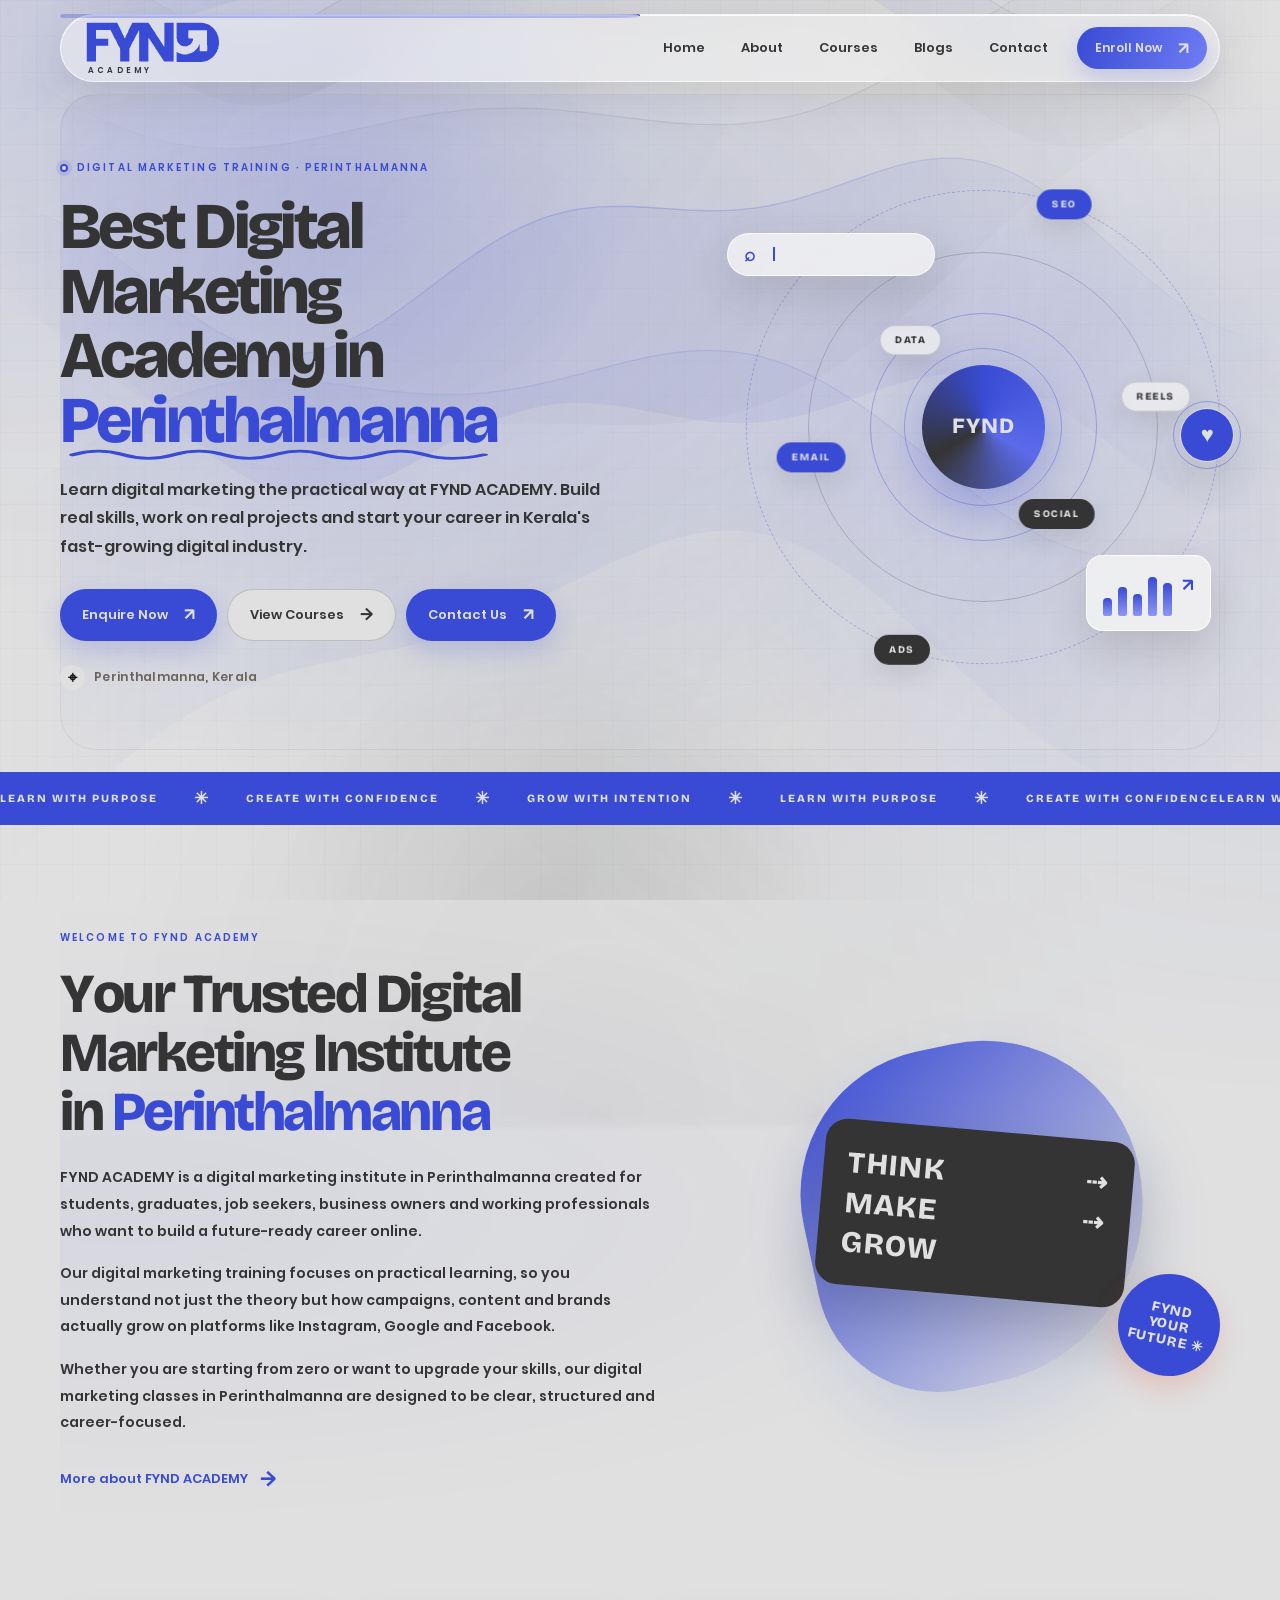
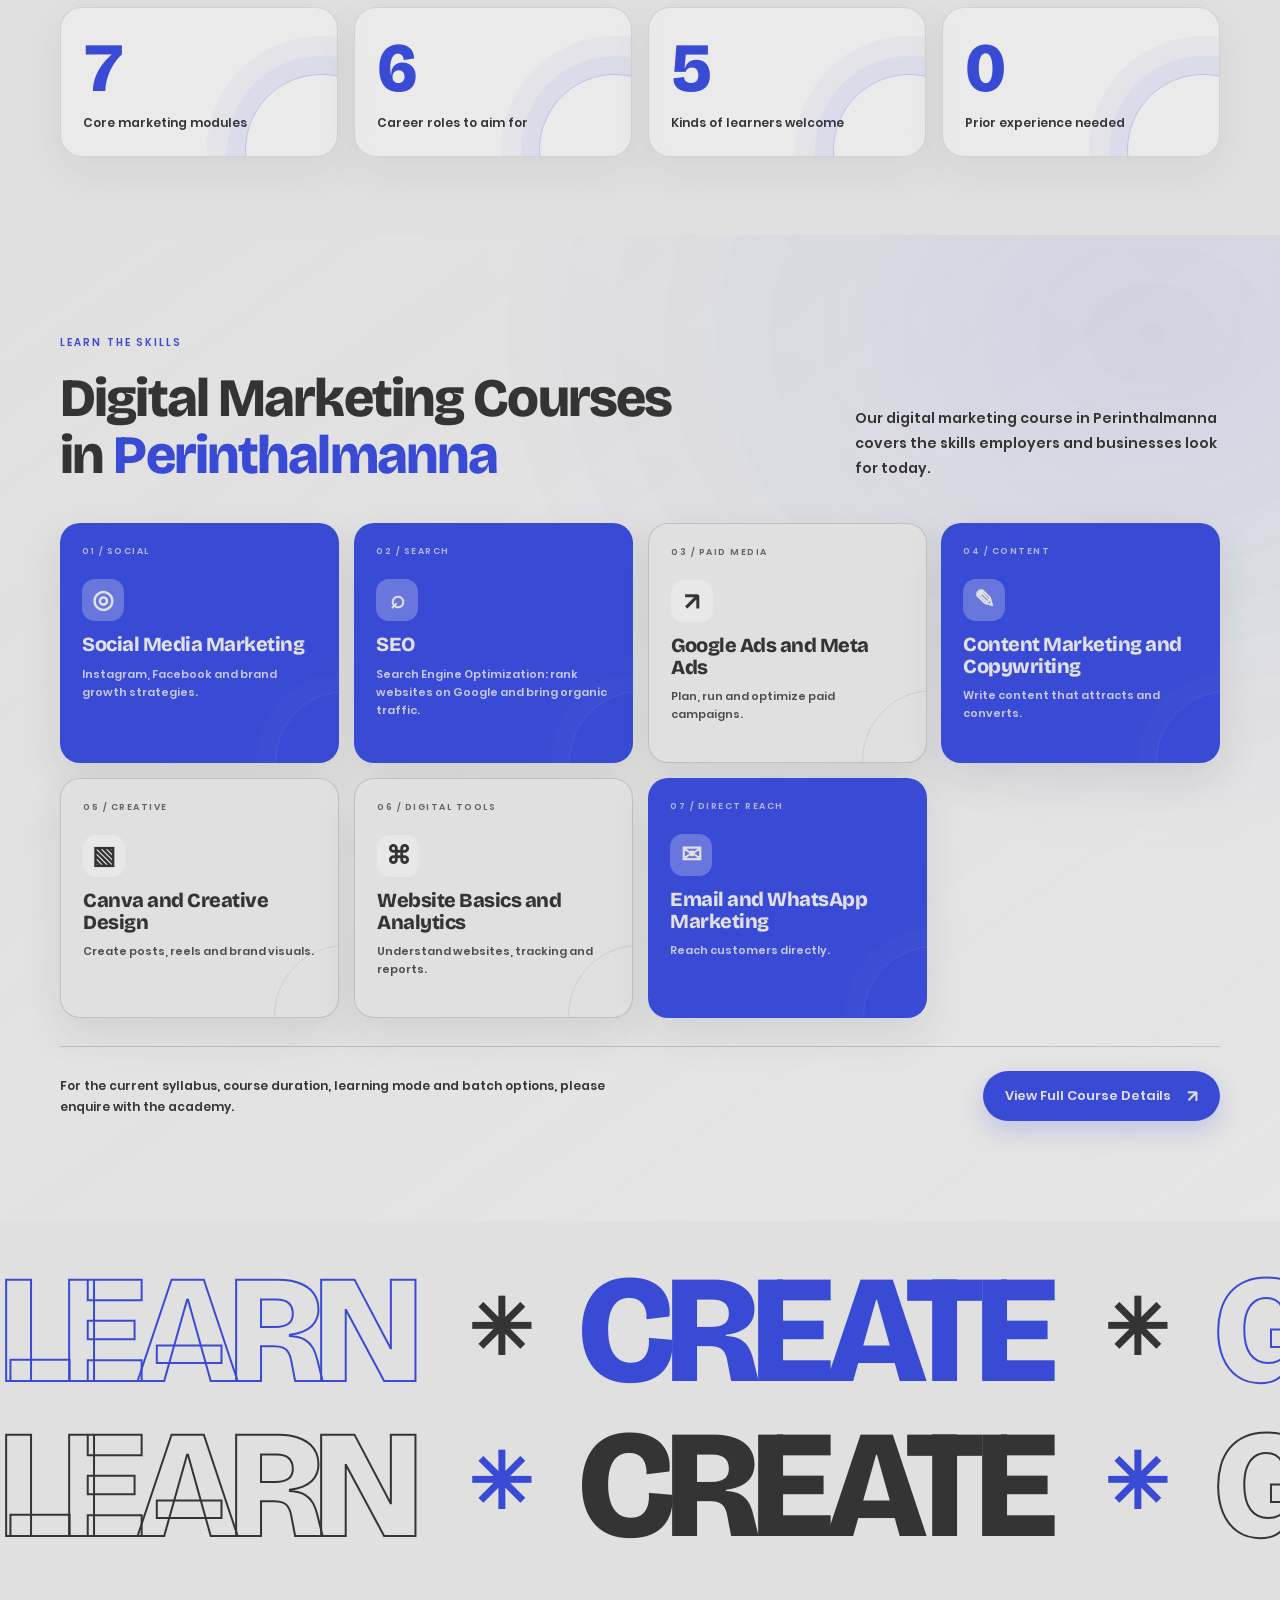
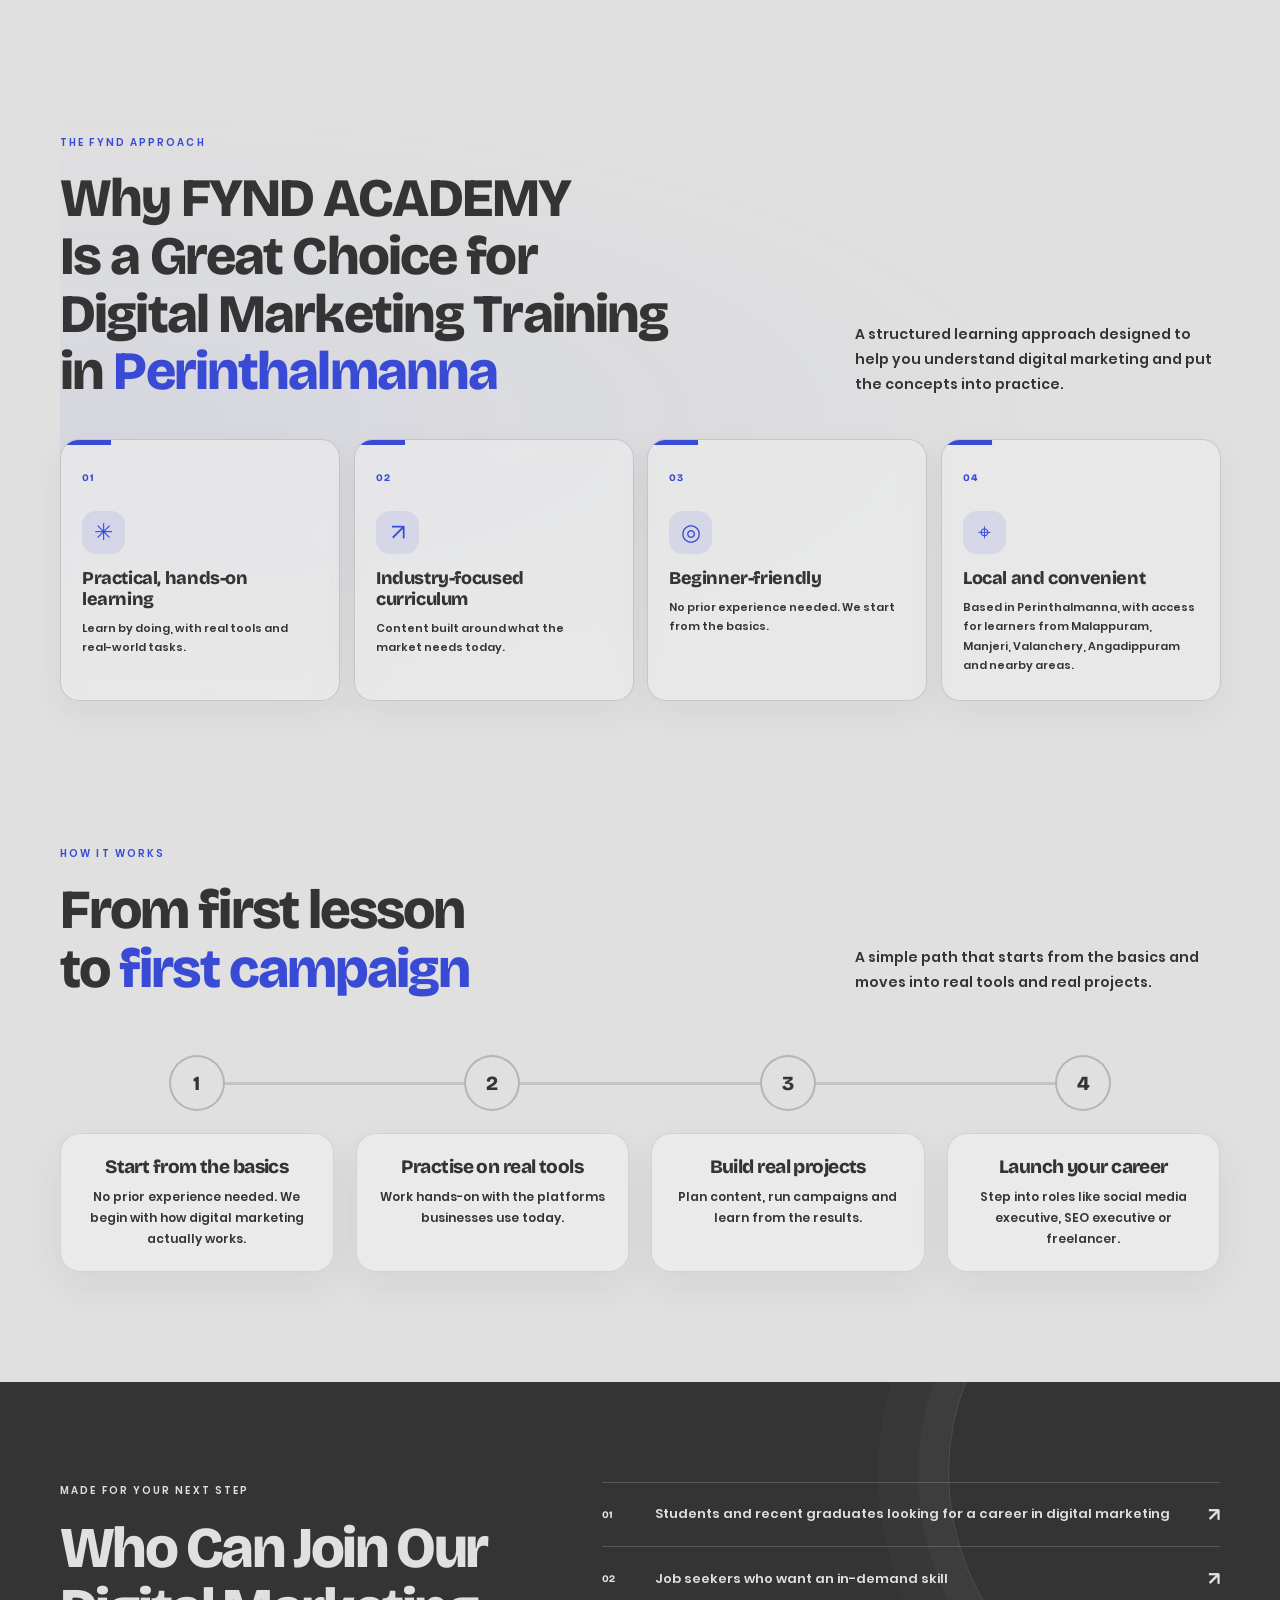
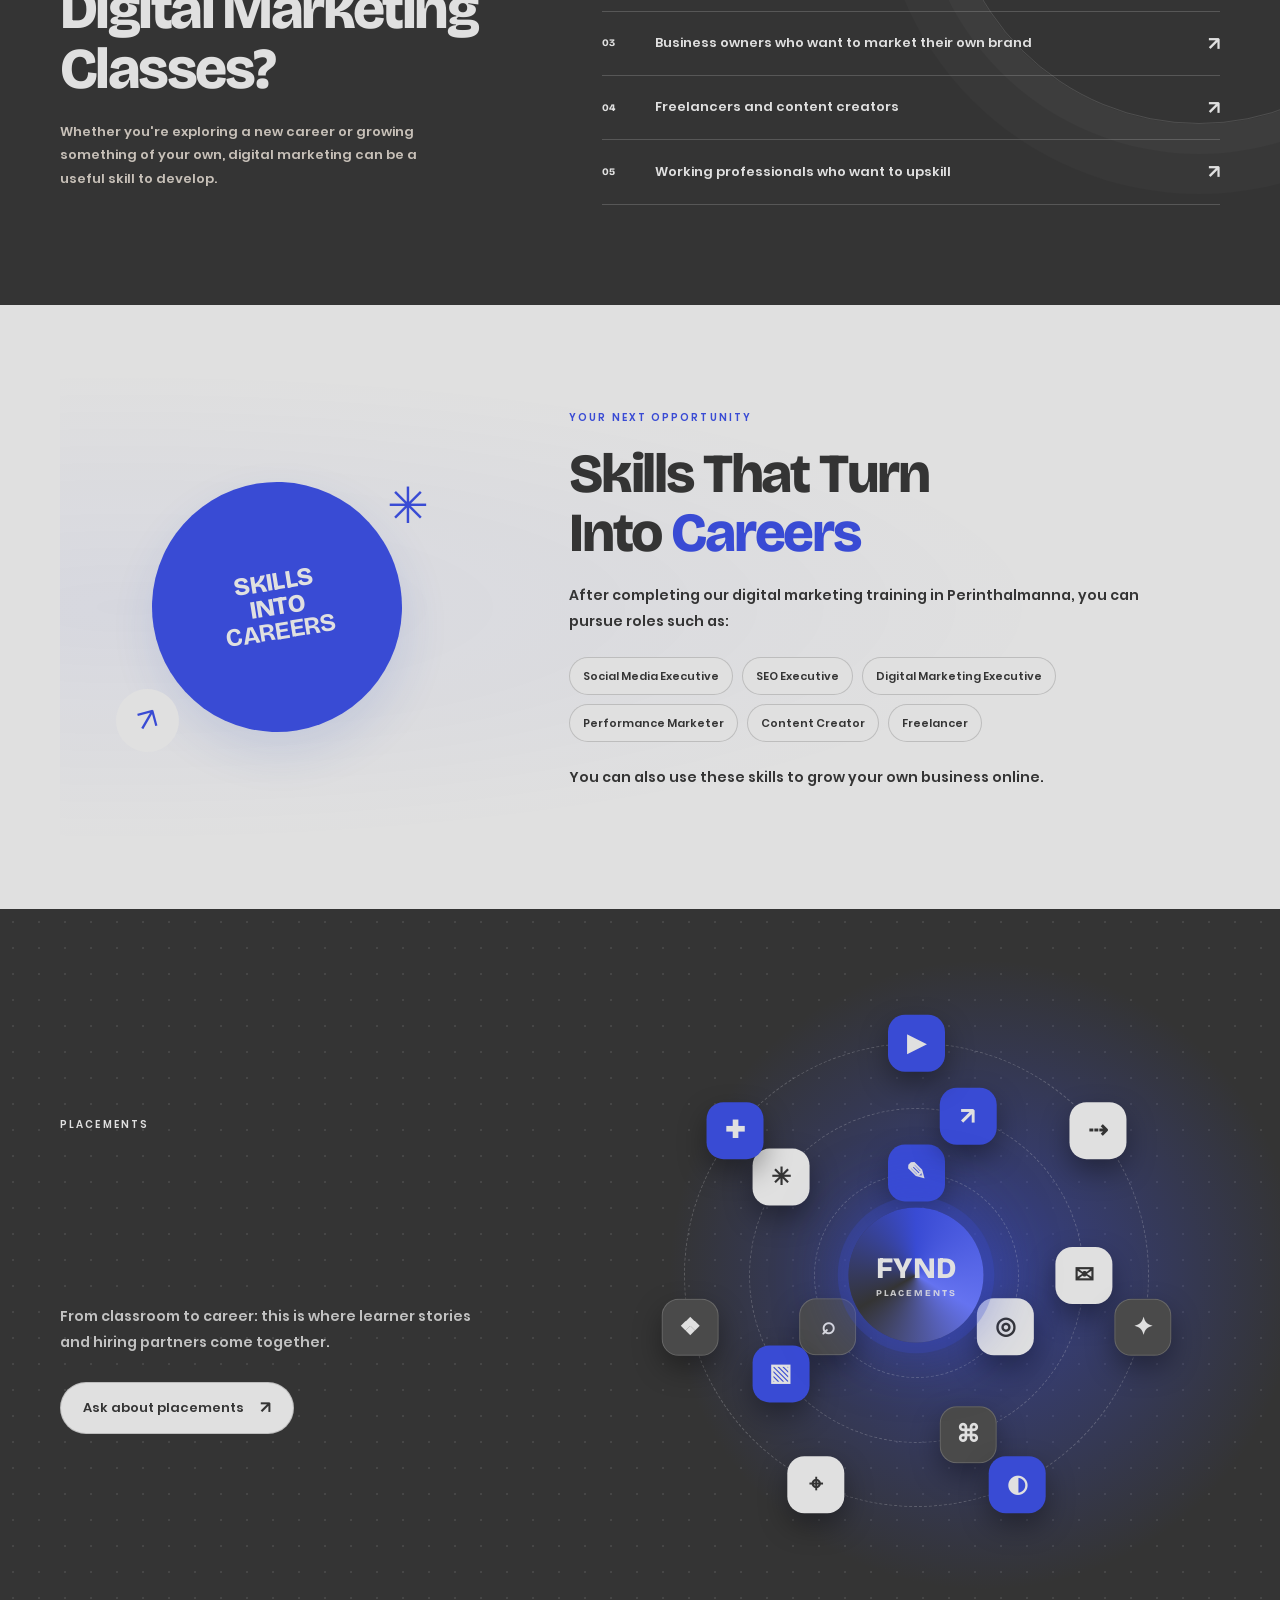
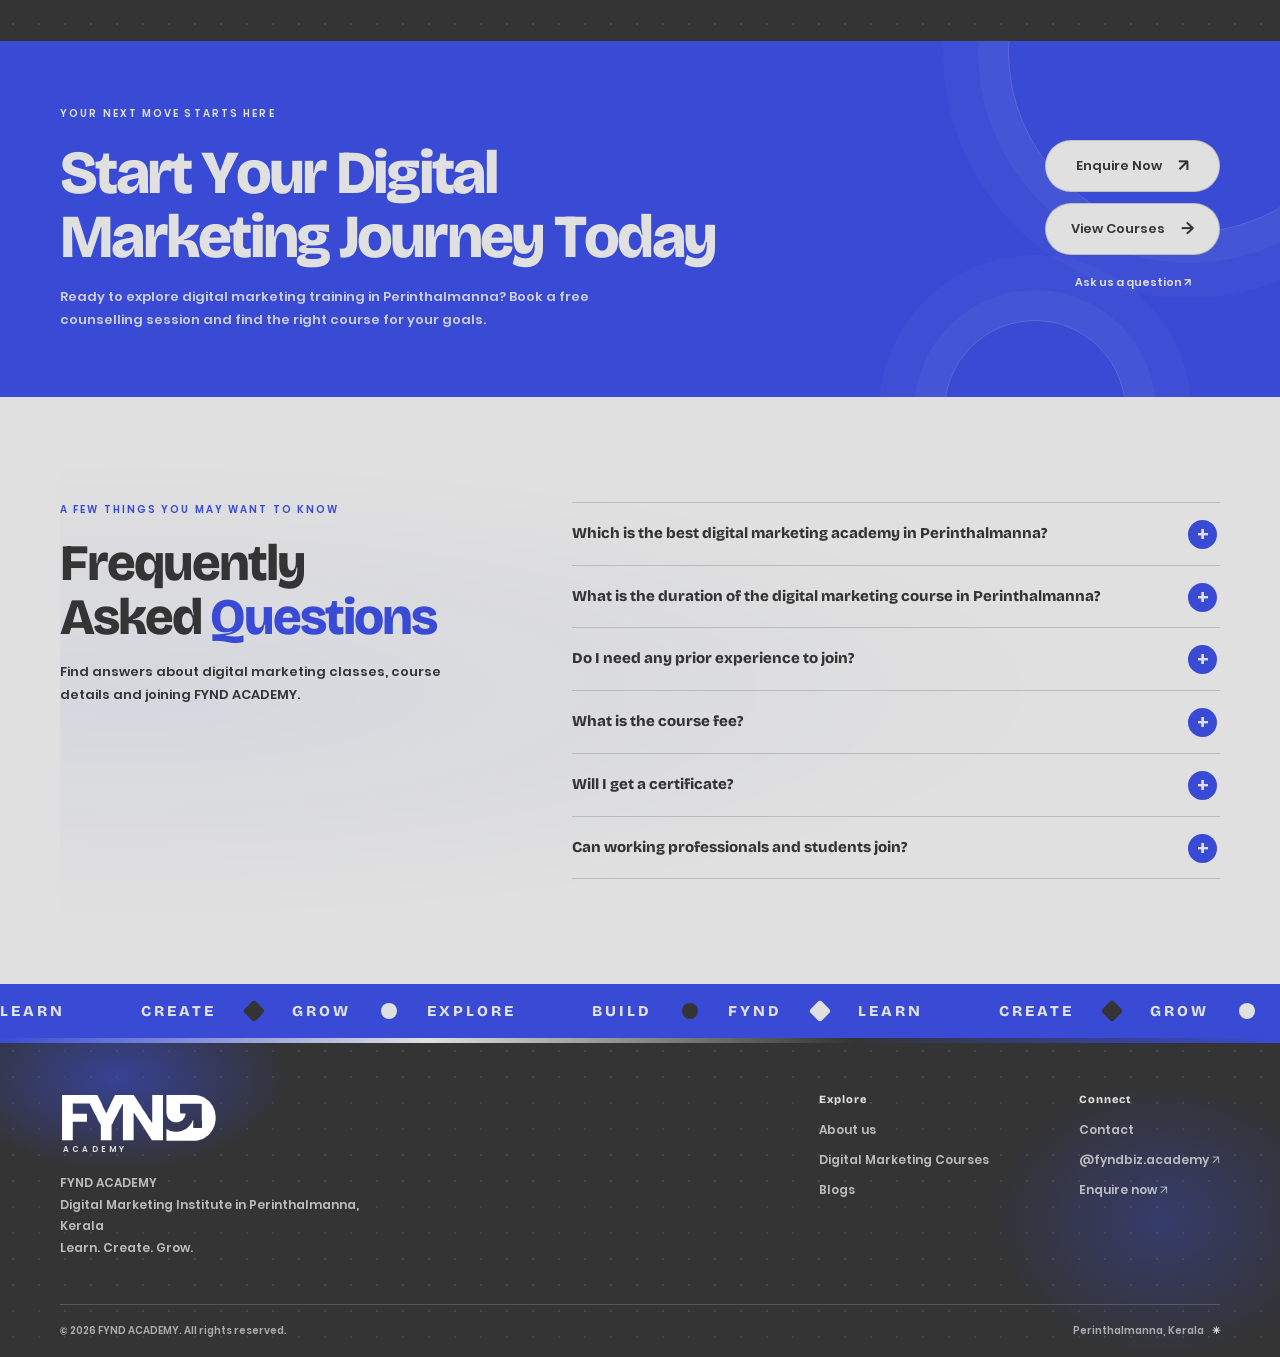
==== commit 55312430: "Add animated placements section to FYND Academy" ====
--- a/index.html
+++ b/index.html
@@ -170,6 +170,24 @@
       <div class="outcomes-copy"><p class="eyebrow">Your next opportunity</p><h2>Skills That Turn Into <span class="text-gradient">Careers</span></h2><p>After completing our digital marketing training in Perinthalmanna, you can pursue roles such as:</p><div class="role-tags"><span>Social Media Executive</span><span>SEO Executive</span><span>Digital Marketing Executive</span><span>Performance Marketer</span><span>Content Creator</span><span>Freelancer</span></div><p>You can also use these skills to grow your own business online.</p></div>
     </section>
 
+    <section class="placements" id="placements" aria-label="Placements">
+      <div class="section-wrap pl-layout">
+        <div class="pl-copy">
+          <p class="eyebrow eyebrow--light">Placements</p>
+          <h2>Where your skills <span>land.</span></h2>
+          <p>From classroom to career: this is where learner stories and hiring partners come together.</p>
+          <div class="pl-actions"><button class="button button--white" type="button" data-open-enroll>Ask about placements <span aria-hidden="true">↗</span></button></div>
+        </div>
+        <!-- Orbiting rings. Replace any <span class="orb-item">glyph</span> with
+             <span class="orb-item"><img src="assets/placements/name.jpg" alt="Name, Company"></span>
+             to show a real learner photo or company logo. Add or remove .c-slot items freely (set --a to the angle in degrees). -->
+        <div class="circles" role="img" aria-label="Rings of learners and companies orbiting the word placements">
+          <div class="c-ring c-ring--1"><span class="c-slot" style="--a:0.0deg"><span class="orb-item">✎</span></span><span class="c-slot" style="--a:120.0deg"><span class="orb-item">◎</span></span><span class="c-slot" style="--a:240.0deg"><span class="orb-item">⌕</span></span></div><div class="c-ring c-ring--2"><span class="c-slot" style="--a:18.0deg"><span class="orb-item">↗</span></span><span class="c-slot" style="--a:90.0deg"><span class="orb-item">✉</span></span><span class="c-slot" style="--a:162.0deg"><span class="orb-item">⌘</span></span><span class="c-slot" style="--a:234.0deg"><span class="orb-item">▧</span></span><span class="c-slot" style="--a:306.0deg"><span class="orb-item">✳</span></span></div><div class="c-ring c-ring--3"><span class="c-slot" style="--a:0.0deg"><span class="orb-item">▶</span></span><span class="c-slot" style="--a:51.4deg"><span class="orb-item">⇢</span></span><span class="c-slot" style="--a:102.9deg"><span class="orb-item">✦</span></span><span class="c-slot" style="--a:154.3deg"><span class="orb-item">◐</span></span><span class="c-slot" style="--a:205.7deg"><span class="orb-item">⌖</span></span><span class="c-slot" style="--a:257.1deg"><span class="orb-item">❖</span></span><span class="c-slot" style="--a:308.6deg"><span class="orb-item">✚</span></span></div>
+          <div class="c-core"><span>FYND</span><b>PLACEMENTS</b></div>
+        </div>
+      </div>
+    </section>
+
     <section class="seo-cta">
       <div class="section-wrap seo-cta-inner">
         <div><p class="eyebrow eyebrow--light">Your next move starts here</p><h2>Start Your Digital Marketing Journey <span>Today</span></h2><p>Ready to explore digital marketing training in Perinthalmanna? Book a free counselling session and find the right course for your goals.</p></div>
--- a/styles.css
+++ b/styles.css
@@ -1058,3 +1058,40 @@
   .nav-pill{transition:none}
 }
 @media(hover:none){.cur-dot,.cur-ring,.cur-trail,.dot-field{display:none}}
+
+
+/* ---------- Placements: orbiting rings (vanilla take on a "Circles" component) ---------- */
+.wave{background:var(--wb,transparent)}
+.placements{position:relative;overflow:hidden;background:var(--ink);color:#E0E0E0;padding-block:96px;isolation:isolate;
+  background-image:radial-gradient(rgba(224,224,224,.1) 1px,transparent 1.5px);background-size:26px 26px}
+.placements:before{content:"";position:absolute;width:min(900px,120vw);aspect-ratio:1;right:-12%;top:50%;margin-top:calc(min(900px,120vw)/-2);z-index:-1;border-radius:50%;
+  background:radial-gradient(closest-side,rgba(57,75,212,.55),transparent 70%);animation:foot-drift 18s ease-in-out infinite alternate}
+.pl-layout{display:grid;grid-template-columns:minmax(0,.9fr) minmax(0,1.1fr);gap:56px;align-items:center}
+.pl-copy h2{margin:0 0 20px;font:800 clamp(40px,5vw,66px)/1.03 var(--font-display);letter-spacing:-.045em;color:#E0E0E0}
+.pl-copy h2 span{color:#9aa5ff}
+.pl-copy>p:not(.eyebrow){max-width:420px;font-size:14px;line-height:1.85;color:rgba(224,224,224,.82)}
+.pl-actions{margin-top:26px}
+.circles{--s:min(540px,calc(100vw - 40px));--is:calc(var(--s) * .105);position:relative;width:var(--s);height:var(--s);margin-inline:auto}
+.c-ring{position:absolute;left:50%;top:50%;width:calc(var(--r) * 2);height:calc(var(--r) * 2);margin:calc(var(--r) * -1) 0 0 calc(var(--r) * -1);border-radius:50%;
+  border:1px dashed rgba(224,224,224,.24);animation:fynd-spin var(--t) linear infinite}
+.c-ring--1{--r:calc(var(--s) * .19);--t:46s}
+.c-ring--2{--r:calc(var(--s) * .31);--t:64s;animation-direction:reverse}
+.c-ring--3{--r:calc(var(--s) * .43);--t:84s}
+.c-slot{position:absolute;left:50%;top:50%;width:var(--is);height:var(--is);margin:calc(var(--is) / -2) 0 0 calc(var(--is) / -2);
+  transform:rotate(var(--a)) translateY(calc(var(--r) * -1)) rotate(calc(var(--a) * -1))}
+.orb-item{display:grid;place-items:center;width:100%;height:100%;border-radius:30%;overflow:hidden;font-size:calc(var(--is) * .42);font-weight:800;line-height:1;
+  background:#E0E0E0;color:var(--ink);box-shadow:0 12px 28px rgba(0,0,0,.35);animation:fynd-spin var(--t) linear infinite reverse;transition:scale .35s cubic-bezier(.3,1.6,.5,1),box-shadow .3s}
+.c-ring--2 .orb-item{animation-direction:normal}
+.c-slot:nth-child(3n+1) .orb-item{background:var(--royal);color:#E0E0E0}
+.c-slot:nth-child(3n+2) .orb-item{background:#E0E0E0;color:var(--ink)}
+.c-slot:nth-child(3n) .orb-item{background:#4a4a4a;color:#E0E0E0;box-shadow:inset 0 0 0 1px rgba(224,224,224,.2),0 12px 28px rgba(0,0,0,.35)}
+.orb-item img{width:100%;height:100%;object-fit:cover;display:block}
+.orb-item:hover{scale:1.22;box-shadow:0 18px 40px rgba(57,75,212,.6)}
+.circles:hover .c-ring,.circles:hover .orb-item{animation-play-state:paused}
+.c-core{position:absolute;left:50%;top:50%;width:calc(var(--s) * .25);aspect-ratio:1;translate:-50% -50%;border-radius:50%;display:grid;place-content:center;text-align:center;
+  background:conic-gradient(from 0deg,#394BD4,#6573f0,#343434,#394BD4);box-shadow:0 0 0 calc(var(--s) * .02) rgba(57,75,212,.25),0 0 70px rgba(57,75,212,.6);animation:ho-pulse 5s ease-in-out infinite}
+.c-core span{font:800 calc(var(--s) * .055)/1 var(--font-display);letter-spacing:.02em}
+.c-core b{margin-top:5px;font:800 calc(var(--s) * .0165)/1 var(--font-display);letter-spacing:.22em;color:rgba(224,224,224,.85)}
+@media(max-width:860px){.placements{padding-block:76px}.pl-layout{grid-template-columns:1fr;gap:34px}.pl-copy{text-align:left}}
+@media(prefers-reduced-motion:reduce){.c-ring,.orb-item,.c-core,.placements:before{animation:none!important}}
+@media(max-width:720px){html.sx-on .sx[data-sx=left].is-in,html.sx-on .sx[data-sx=right].is-in{translate:0 0}}
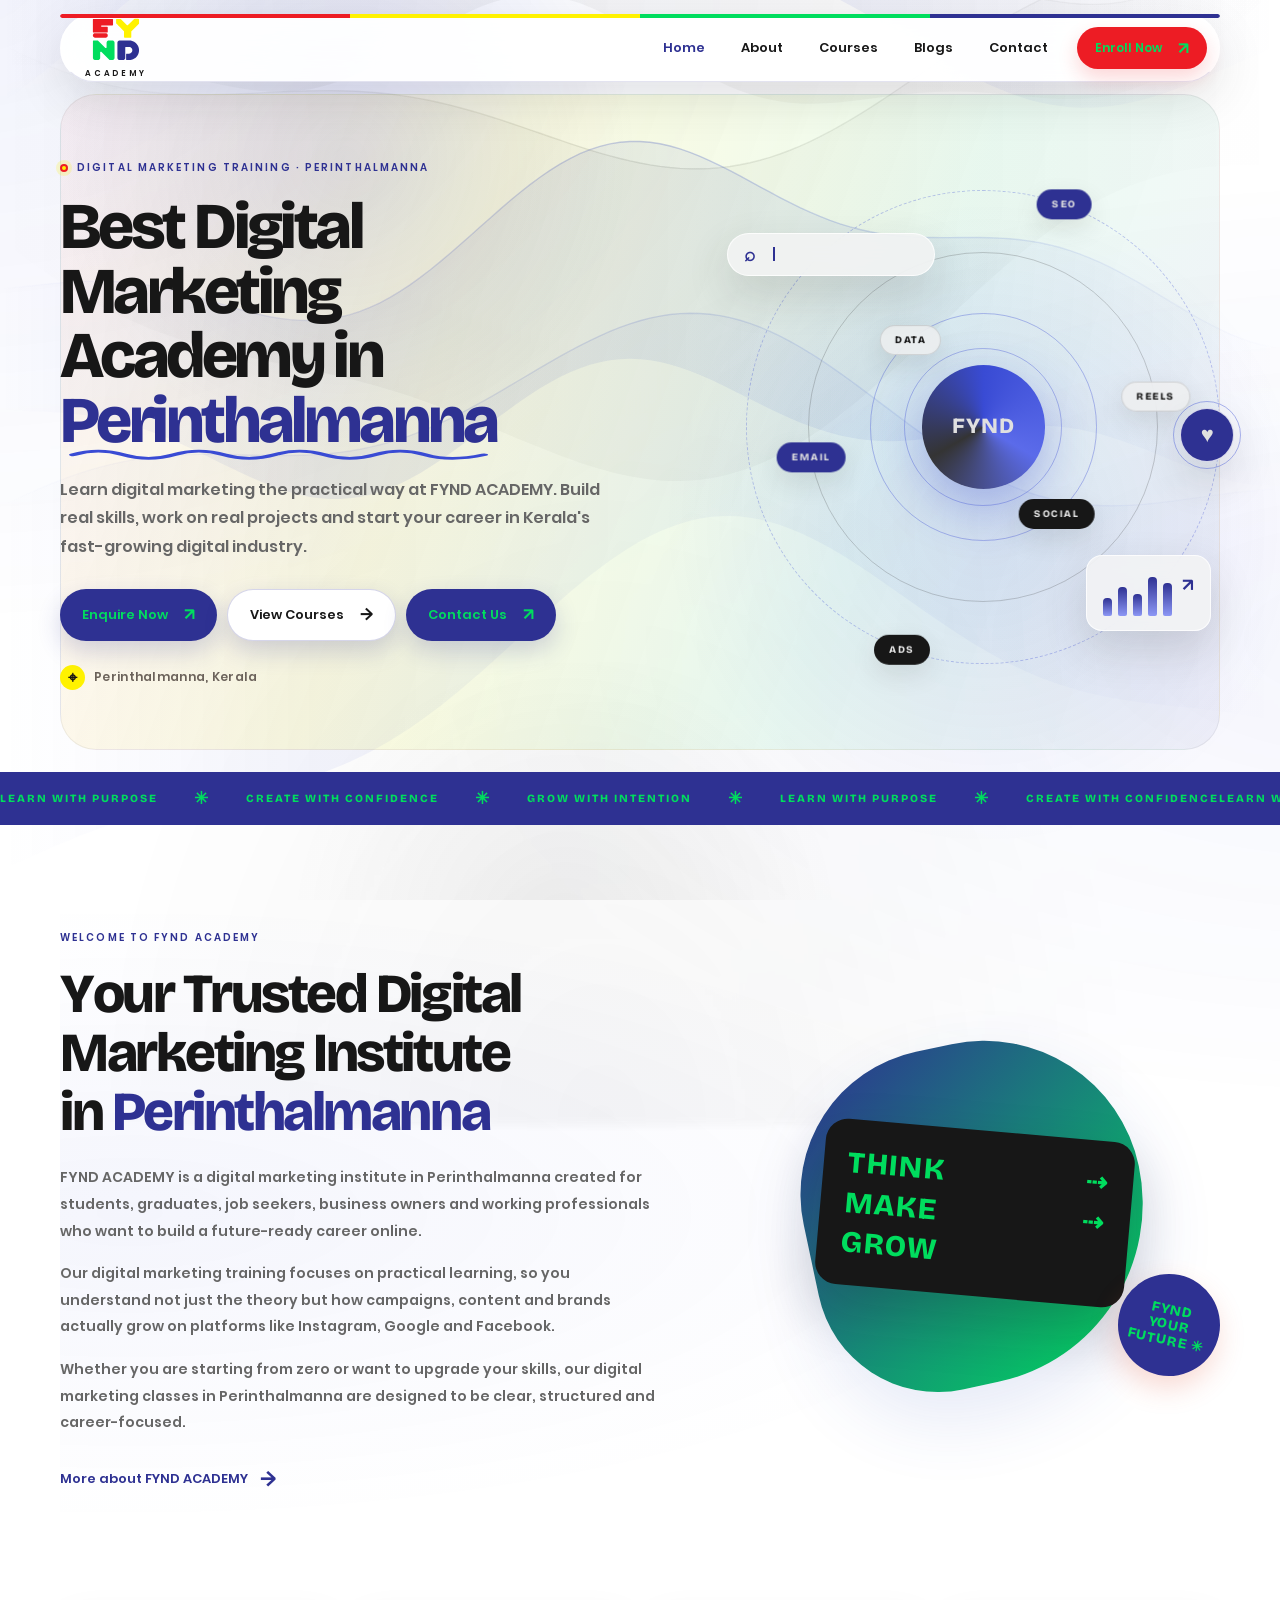
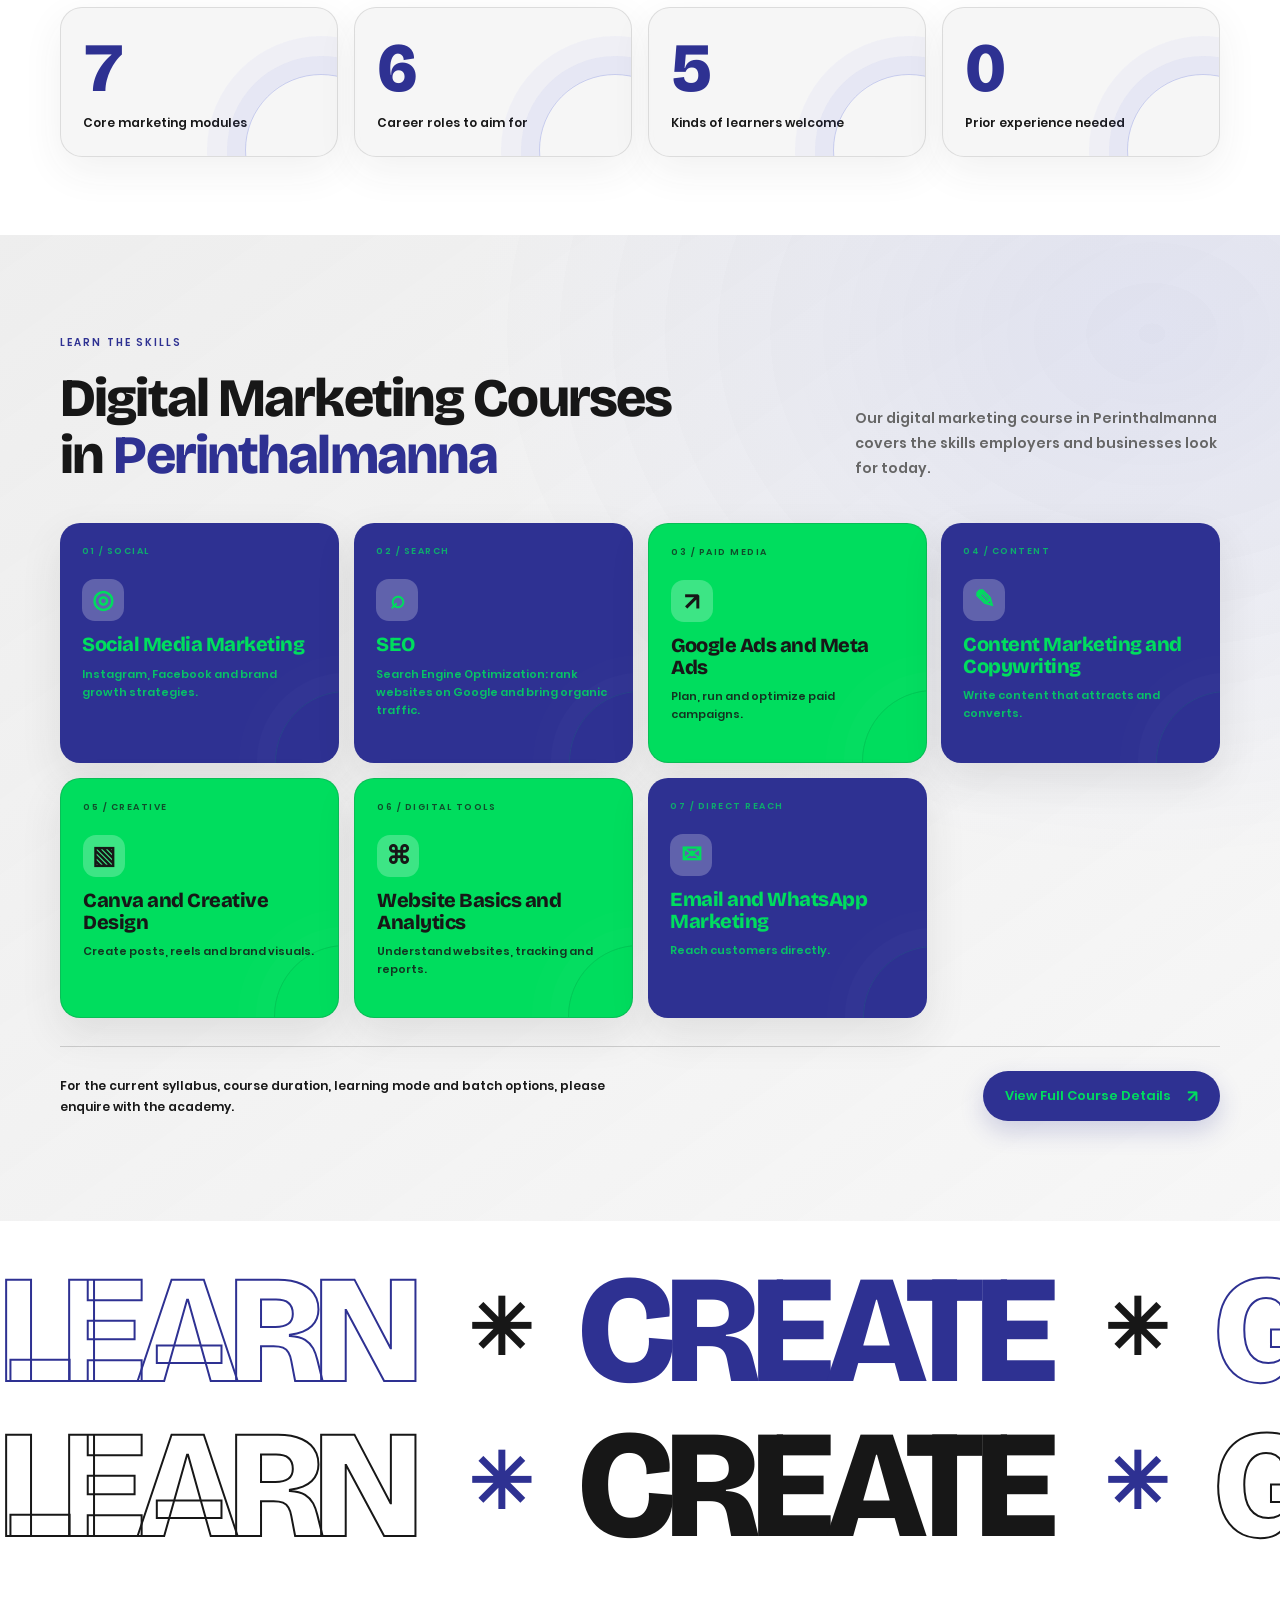
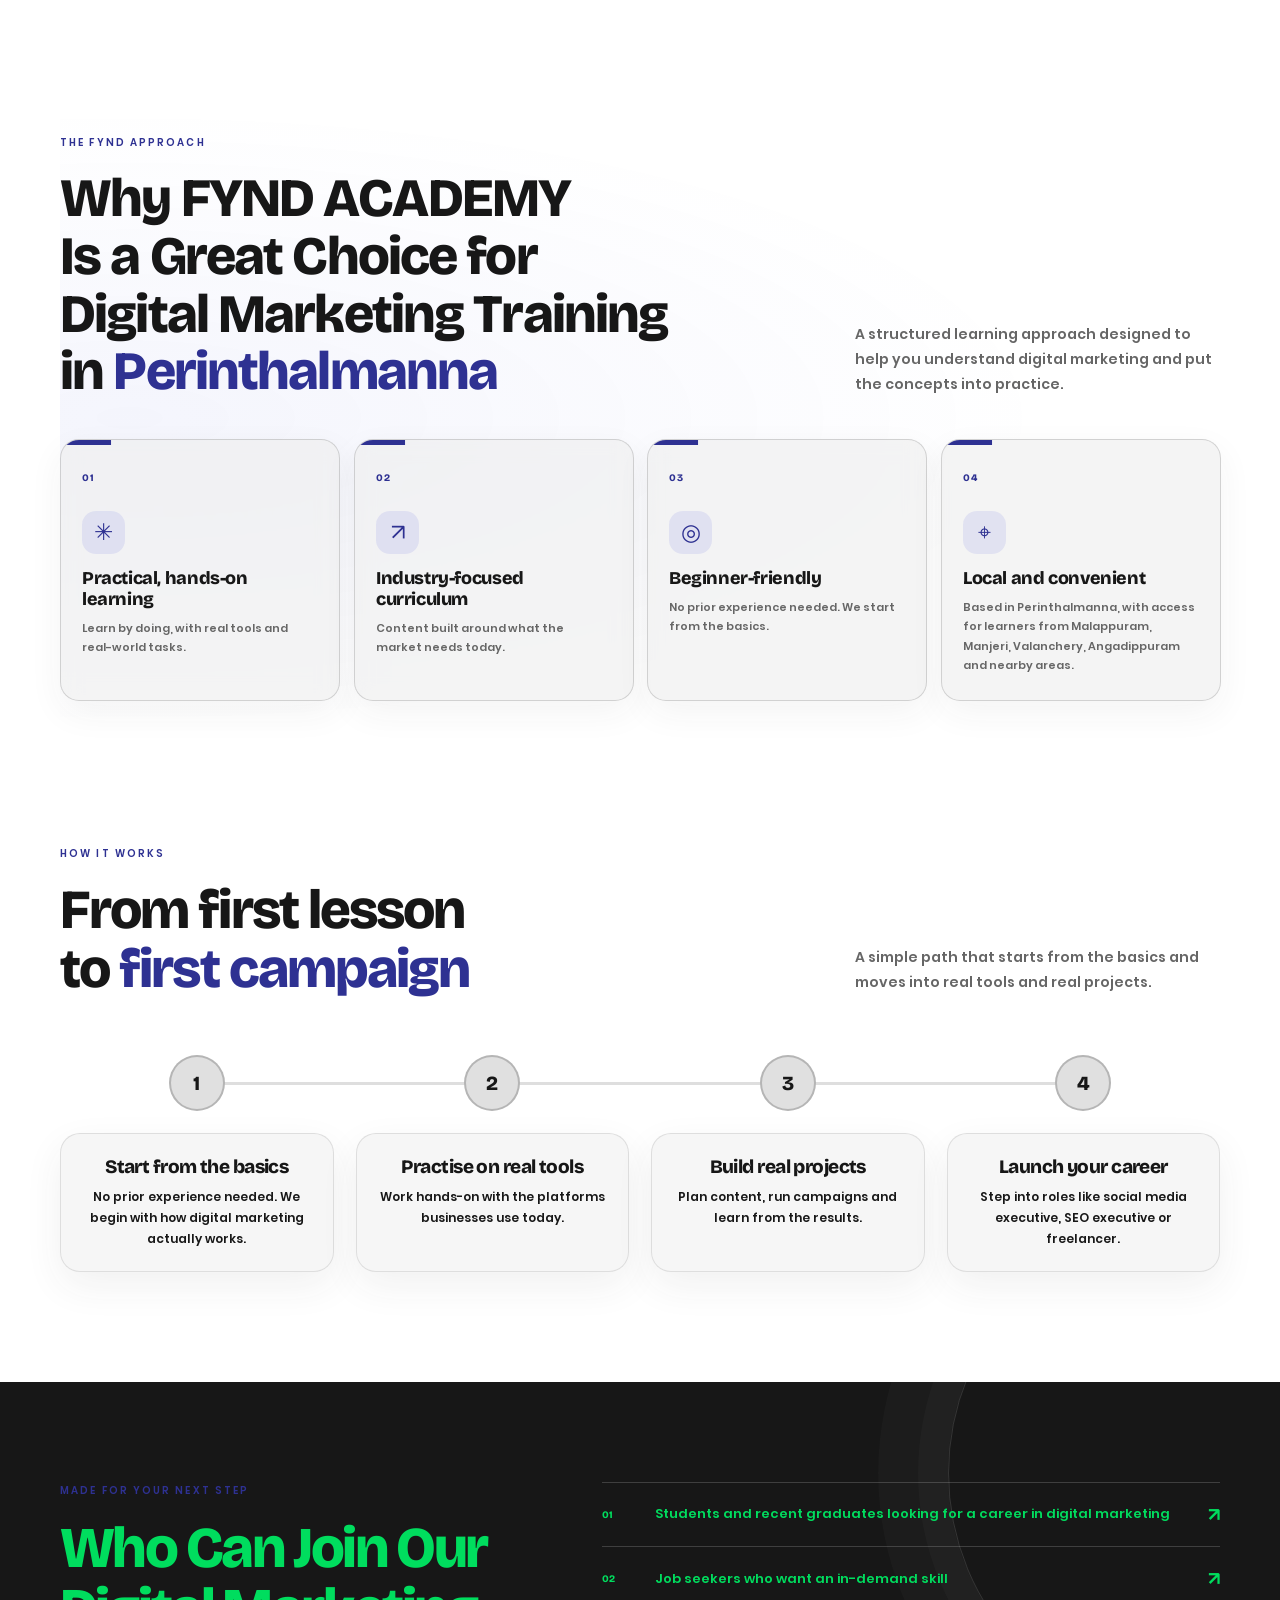
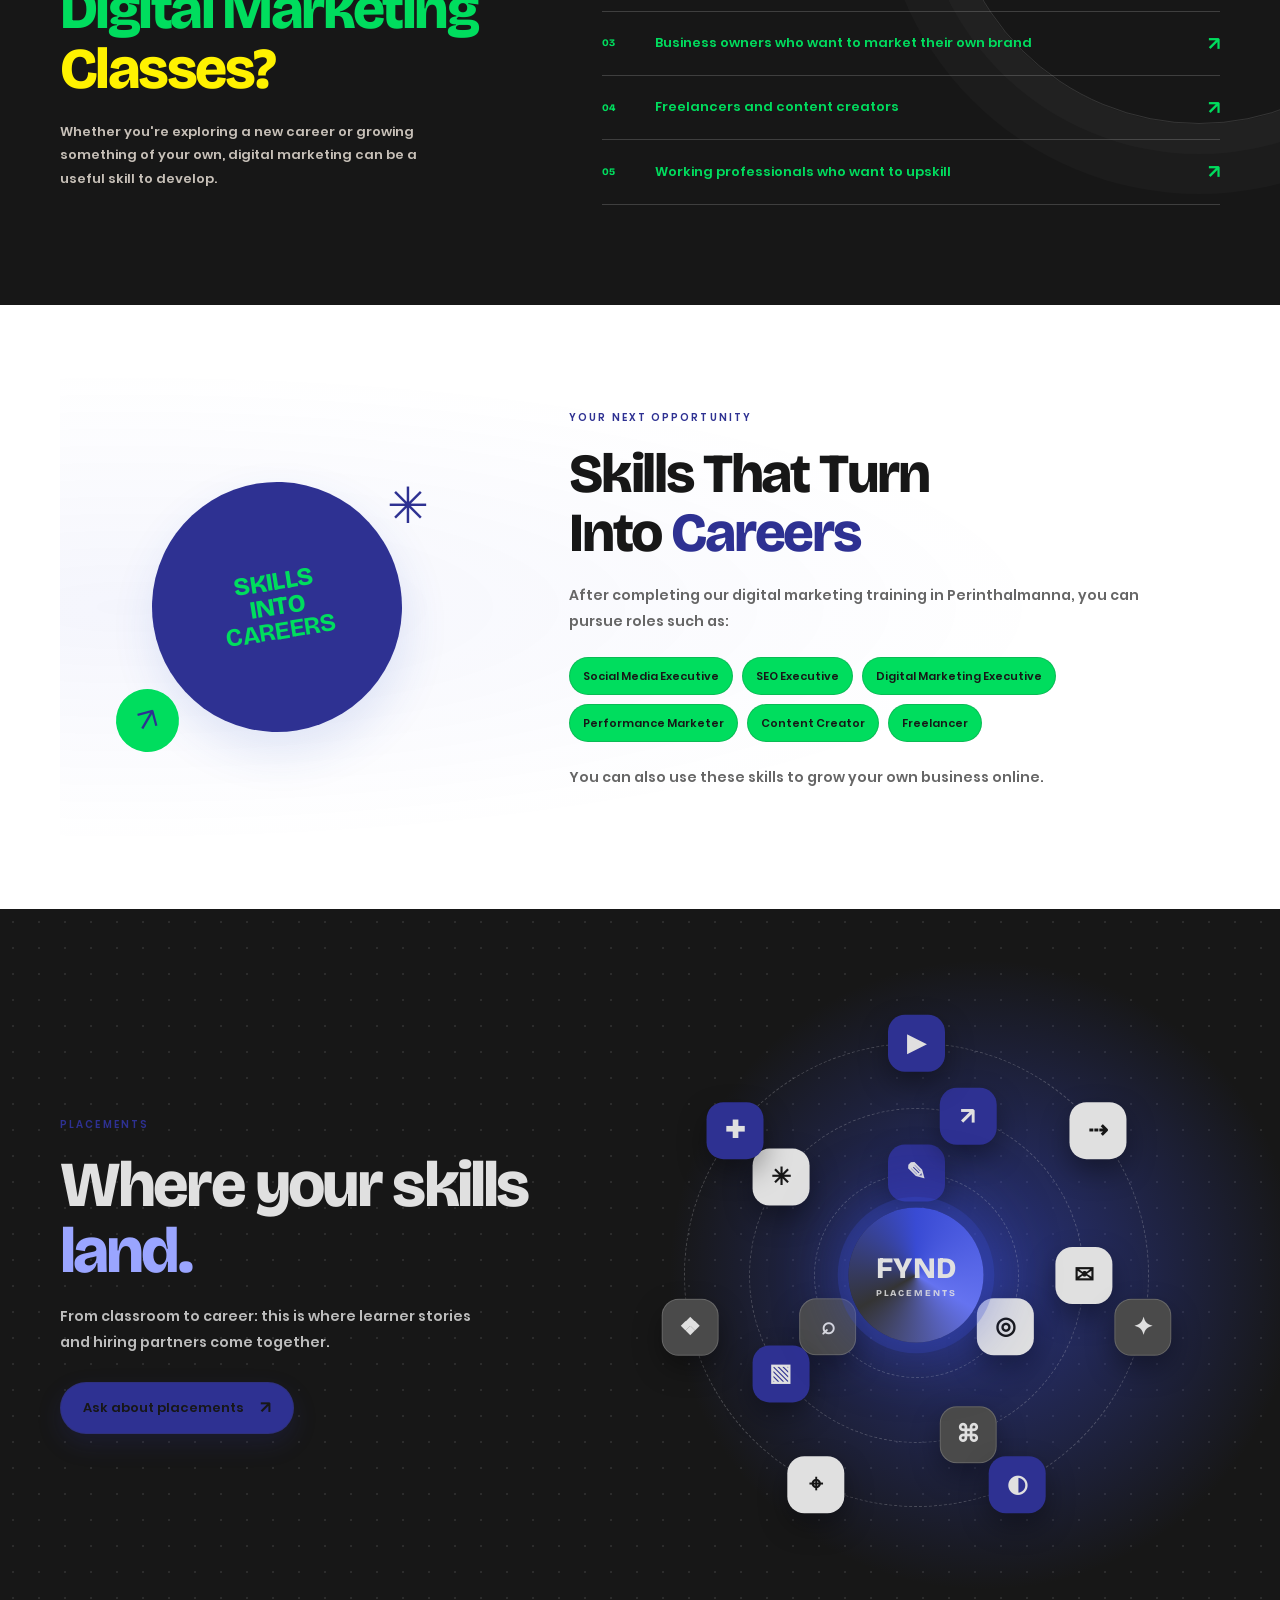
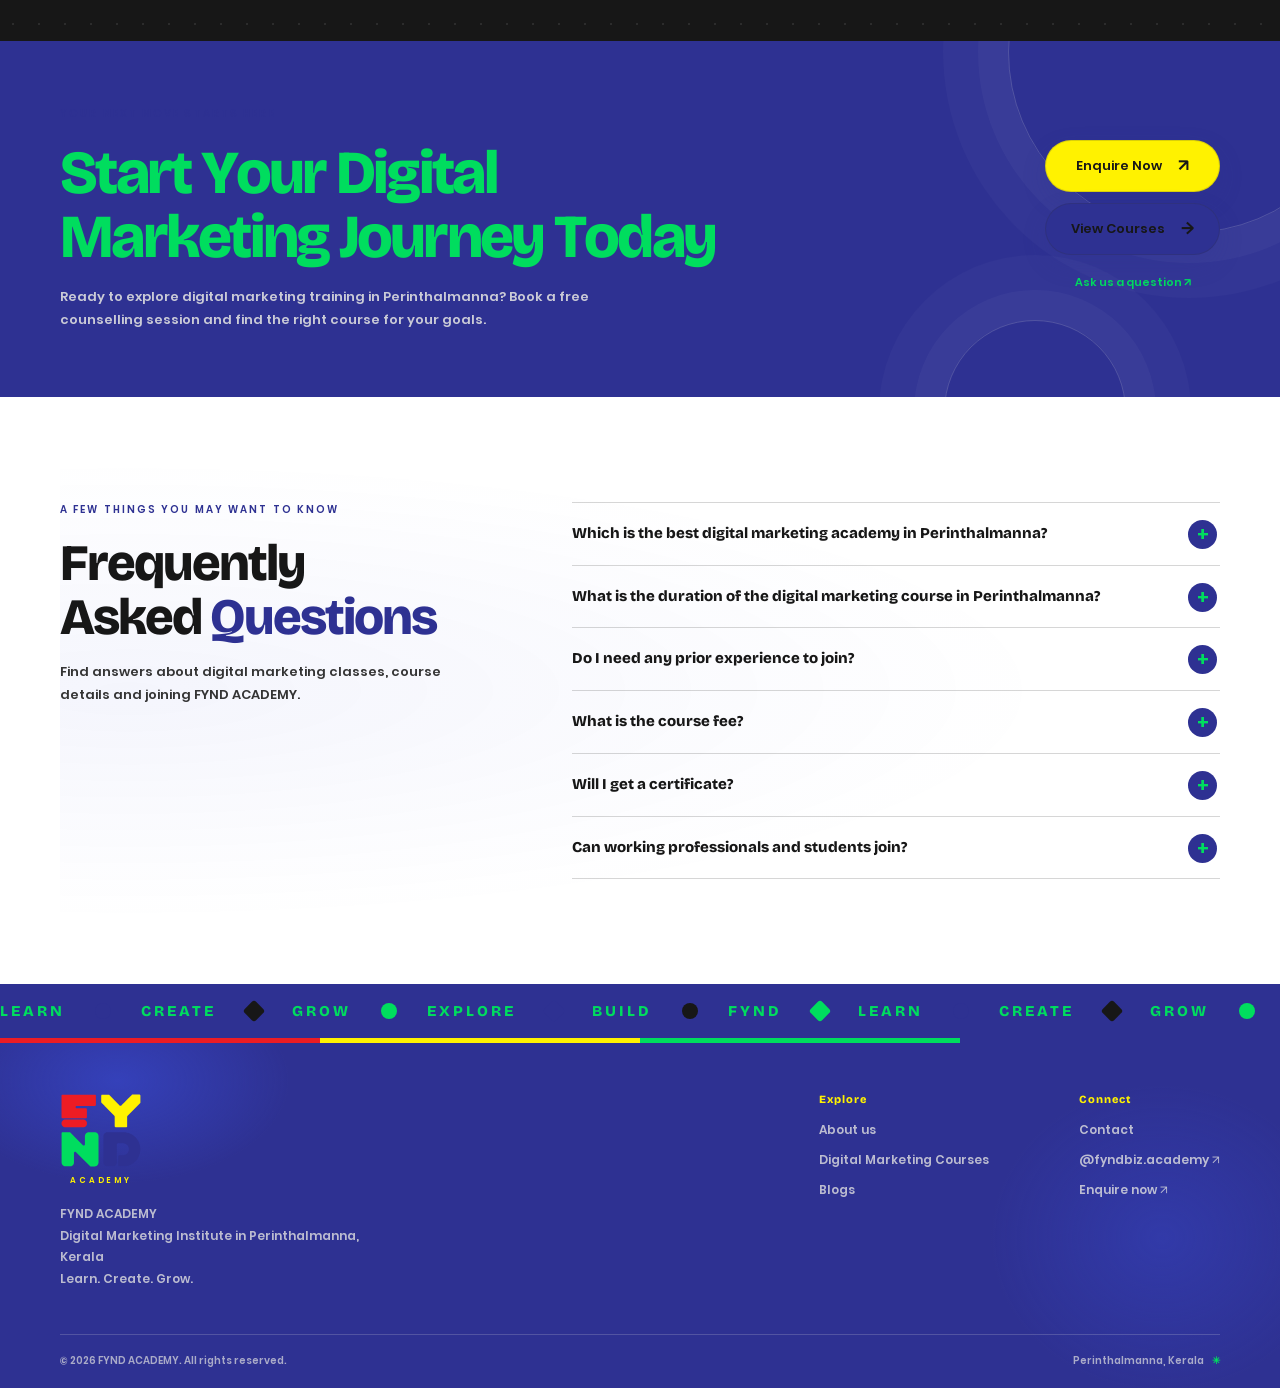
==== commit de384f30: "Apply official FYND Academy logo and four-colour brand palette" ====
--- a/index.html
+++ b/index.html
@@ -48,7 +48,7 @@
 <body>
   <a class="skip-link" href="#main">Skip to content</a>
   <header class="site-header">
-    <a class="brand" href="index.html" aria-label="FYND Academy home"><img class="brand-logo brand-logo--header" src="assets/fynd-logo-blue.svg" alt="" aria-hidden="true"><span class="brand-caption">ACADEMY</span></a>
+    <a class="brand" href="index.html" aria-label="FYND Academy home"><img class="brand-logo brand-logo--header" src="assets/fynd-academy-logo.svg" alt="" aria-hidden="true"><span class="brand-caption">ACADEMY</span></a>
     <button class="menu-toggle" type="button" aria-label="Open navigation" aria-expanded="false" aria-controls="primary-nav"><span></span><span></span></button>
     <nav class="primary-nav" id="primary-nav" aria-label="Main navigation">
       <a href="index.html" aria-current="page">Home</a><a href="about.html">About</a><a href="courses.html">Courses</a><a href="blogs.html">Blogs</a><a href="contact.html">Contact</a>
@@ -210,7 +210,7 @@
 
   <footer class="site-footer">
     <div class="footer-main section-wrap">
-      <div><a class="brand brand--footer" href="index.html" aria-label="FYND Academy home"><img class="brand-logo brand-logo--footer" src="assets/fynd-logo-white.svg" alt="" aria-hidden="true"><span class="brand-caption">ACADEMY</span></a><p><strong>FYND ACADEMY</strong><br>Digital Marketing Institute in Perinthalmanna, Kerala<br>Learn. Create. Grow.</p></div>
+      <div><a class="brand brand--footer" href="index.html" aria-label="FYND Academy home"><img class="brand-logo brand-logo--footer" src="assets/fynd-academy-logo.svg" alt="" aria-hidden="true"><span class="brand-caption">ACADEMY</span></a><p><strong>FYND ACADEMY</strong><br>Digital Marketing Institute in Perinthalmanna, Kerala<br>Learn. Create. Grow.</p></div>
       <div class="footer-links"><div><b>Explore</b><a href="about.html">About us</a><a href="courses.html">Digital Marketing Courses</a><a href="blogs.html">Blogs</a></div><div><b>Connect</b><a href="contact.html">Contact</a><a href="https://www.instagram.com/fyndbiz.academy/" target="_blank" rel="noopener noreferrer">@fyndbiz.academy ↗</a><button type="button" data-open-enroll>Enquire now ↗</button></div></div>
     </div>
     <div class="footer-bottom section-wrap"><span>© <span data-year>2026</span> FYND ACADEMY. All rights reserved.</span><span>Perinthalmanna, Kerala <b>✳</b></span></div>
--- a/styles.css
+++ b/styles.css
@@ -1095,3 +1095,47 @@
 @media(max-width:860px){.placements{padding-block:76px}.pl-layout{grid-template-columns:1fr;gap:34px}.pl-copy{text-align:left}}
 @media(prefers-reduced-motion:reduce){.c-ring,.orb-item,.c-core,.placements:before{animation:none!important}}
 @media(max-width:720px){html.sx-on .sx[data-sx=left].is-in,html.sx-on .sx[data-sx=right].is-in{translate:0 0}}
+
+
+
+/* FYND Academy — official four-colour brand palette */
+:root{
+  --ink:#171717;--muted:#666666;--purple:#2E3192;--purple-dark:#171717;
+  --lime:#FFF200;--peach:#ED1C24;--blue:#00DD5E;--paper:#FFFFFF;--white:#FFFFFF;
+  --line:rgba(46,49,146,.16);--coral:#ED1C24;--gold:#FFF200;--olive:#00DD5E;
+  --royal:#2E3192;--sky:#00DD5E;--cream:#FFFFFF;
+  --rainbow:linear-gradient(90deg,#ED1C24 0 25%,#FFF200 25% 50%,#00DD5E 50% 75%,#2E3192 75% 100%);
+  --t1:#ED1C24;--t2:#FFF200;--t3:#00DD5E;--t4:#2E3192;--t5:#ED1C24;--t6:#FFF200;
+}
+body{background:#fff;color:#171717}
+::selection{background:#FFF200;color:#171717}
+a:focus-visible,button:focus-visible,input:focus-visible,select:focus-visible,textarea:focus-visible{outline-color:#2E3192}
+.skip-link{background:#FFF200;color:#171717}
+.site-header{background:rgba(255,255,255,.94);border-bottom-color:rgba(46,49,146,.13)}
+.site-header:after{background:var(--rainbow)}
+.brand{align-items:center;justify-content:flex-start;flex-direction:column;gap:6px}
+.brand-logo--header{width:48px;height:44px;object-fit:contain}
+.brand-logo--footer{width:82px;height:auto;object-fit:contain}
+.brand-caption{margin:2px 0 0;color:#171717;letter-spacing:2.8px}
+.brand--footer .brand-caption{color:#FFF200}
+.primary-nav>a:hover,.primary-nav>a[aria-current=page]{color:#2E3192}
+.primary-nav>a[aria-current=page]:after{background:#ED1C24}
+.button{background:#2E3192;box-shadow:0 10px 24px rgba(46,49,146,.2)}
+.button:hover{background:#252876;box-shadow:0 14px 30px rgba(46,49,146,.27)}
+.button--nav{background:#ED1C24;box-shadow:0 9px 20px rgba(237,28,36,.18)}
+.button--nav:hover{background:#c9151c}
+.button--light{background:#fff;color:#171717;border-color:rgba(46,49,146,.2)}
+.button--light:hover{background:#FFF200;color:#171717}
+.button--lime{background:#FFF200;color:#171717}
+.button--lime:hover{background:#e6da00;color:#171717}
+.eyebrow{color:#2E3192}
+.eyebrow-dot{background:#FFF200;border-color:#ED1C24;box-shadow:0 0 0 4px rgba(255,242,0,.2)}
+.text-gradient{background:linear-gradient(100deg,#ED1C24 0%,#2E3192 52%,#00DD5E 100%);-webkit-background-clip:text;background-clip:text;color:transparent}
+.hero:before{background:linear-gradient(110deg,rgba(237,28,36,.045),rgba(255,242,0,.12) 34%,rgba(0,221,94,.07) 68%,rgba(46,49,146,.055))}
+.hero-art:before{background:linear-gradient(140deg,#FFF200 0%,#00DD5E 52%,#ED1C24 100%);box-shadow:0 40px 90px rgba(46,49,146,.14)}
+.hero-art:after{border-color:rgba(46,49,146,.35)}
+.site-footer{background:#2E3192;color:#fff}
+.footer-links b{color:#FFF200}
+.footer-bottom b{color:#00DD5E}
+.site-footer:before{background:var(--rainbow);animation:none}
+.process-section,.values-section,.mini-cta,.site-footer,.ticker{--t1:#ED1C24;--t2:#FFF200;--t3:#00DD5E;--t4:#2E3192;--t5:#ED1C24;--t6:#FFF200}
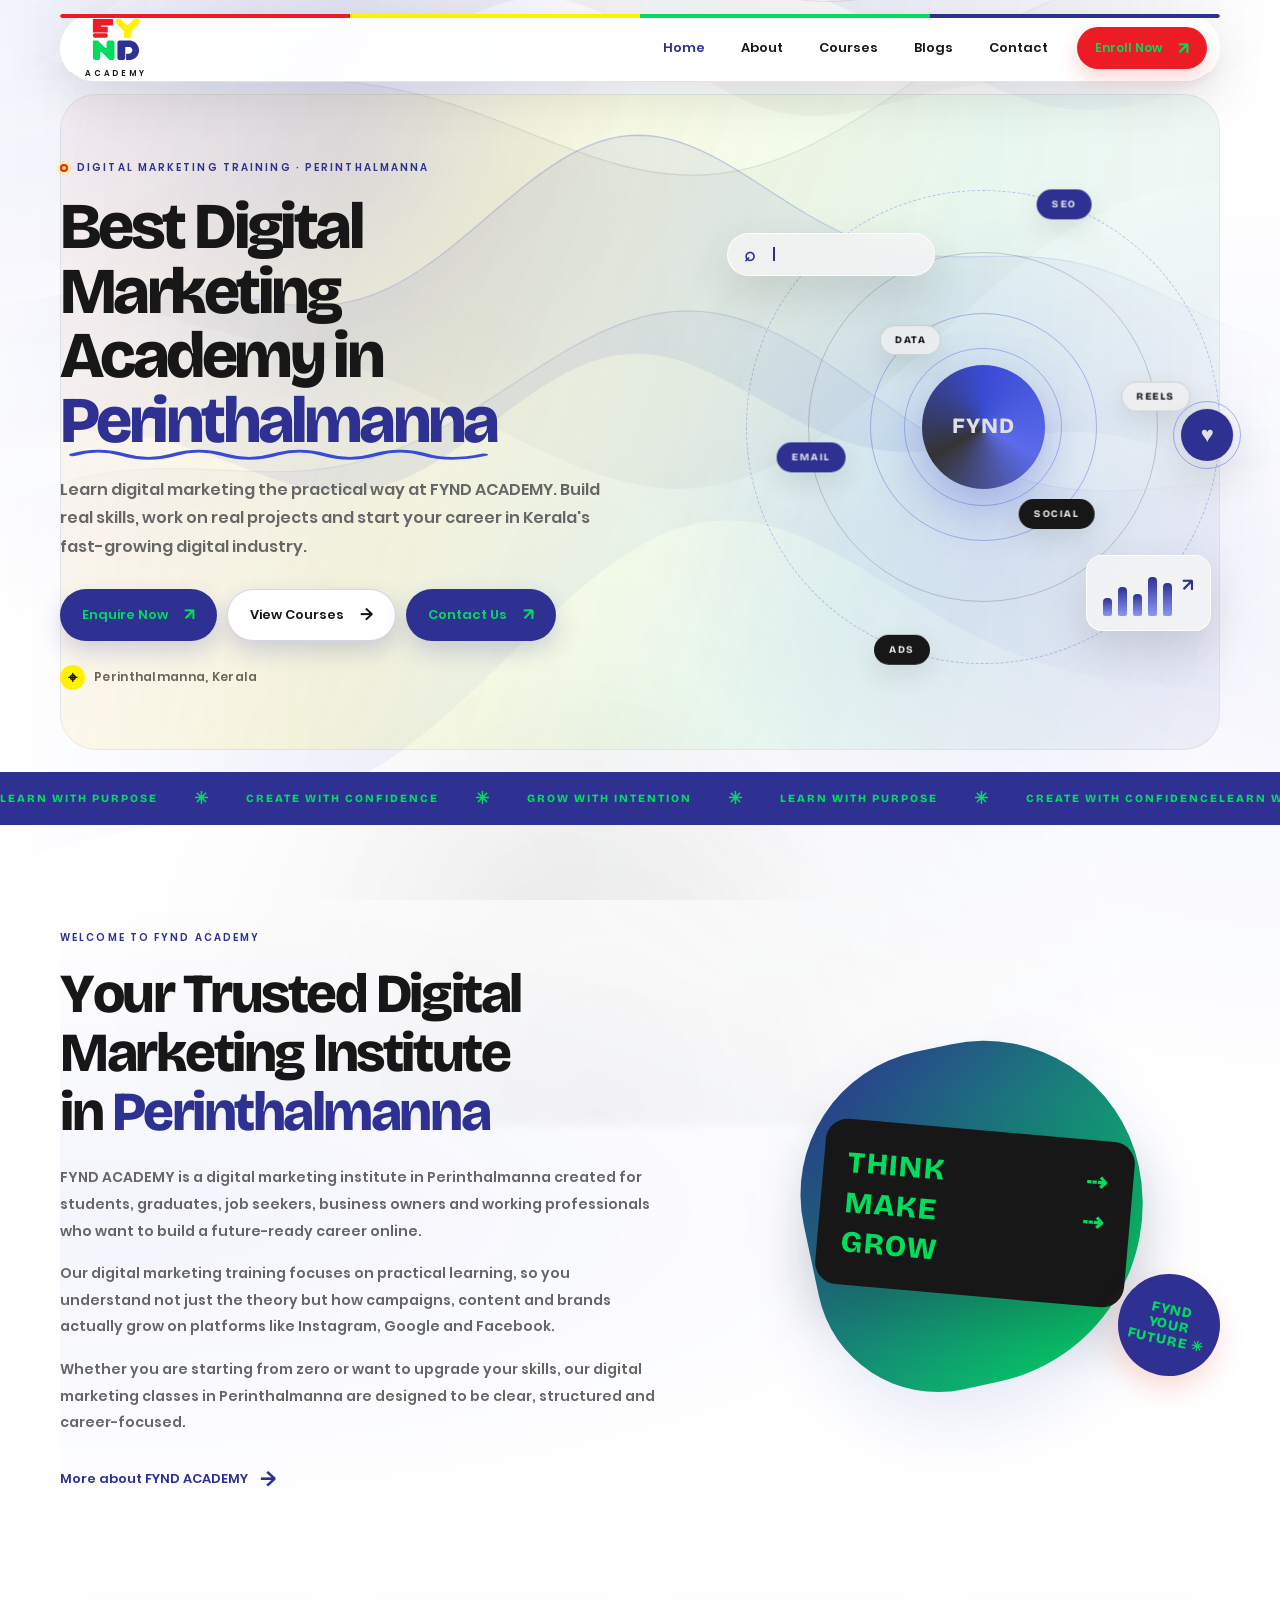
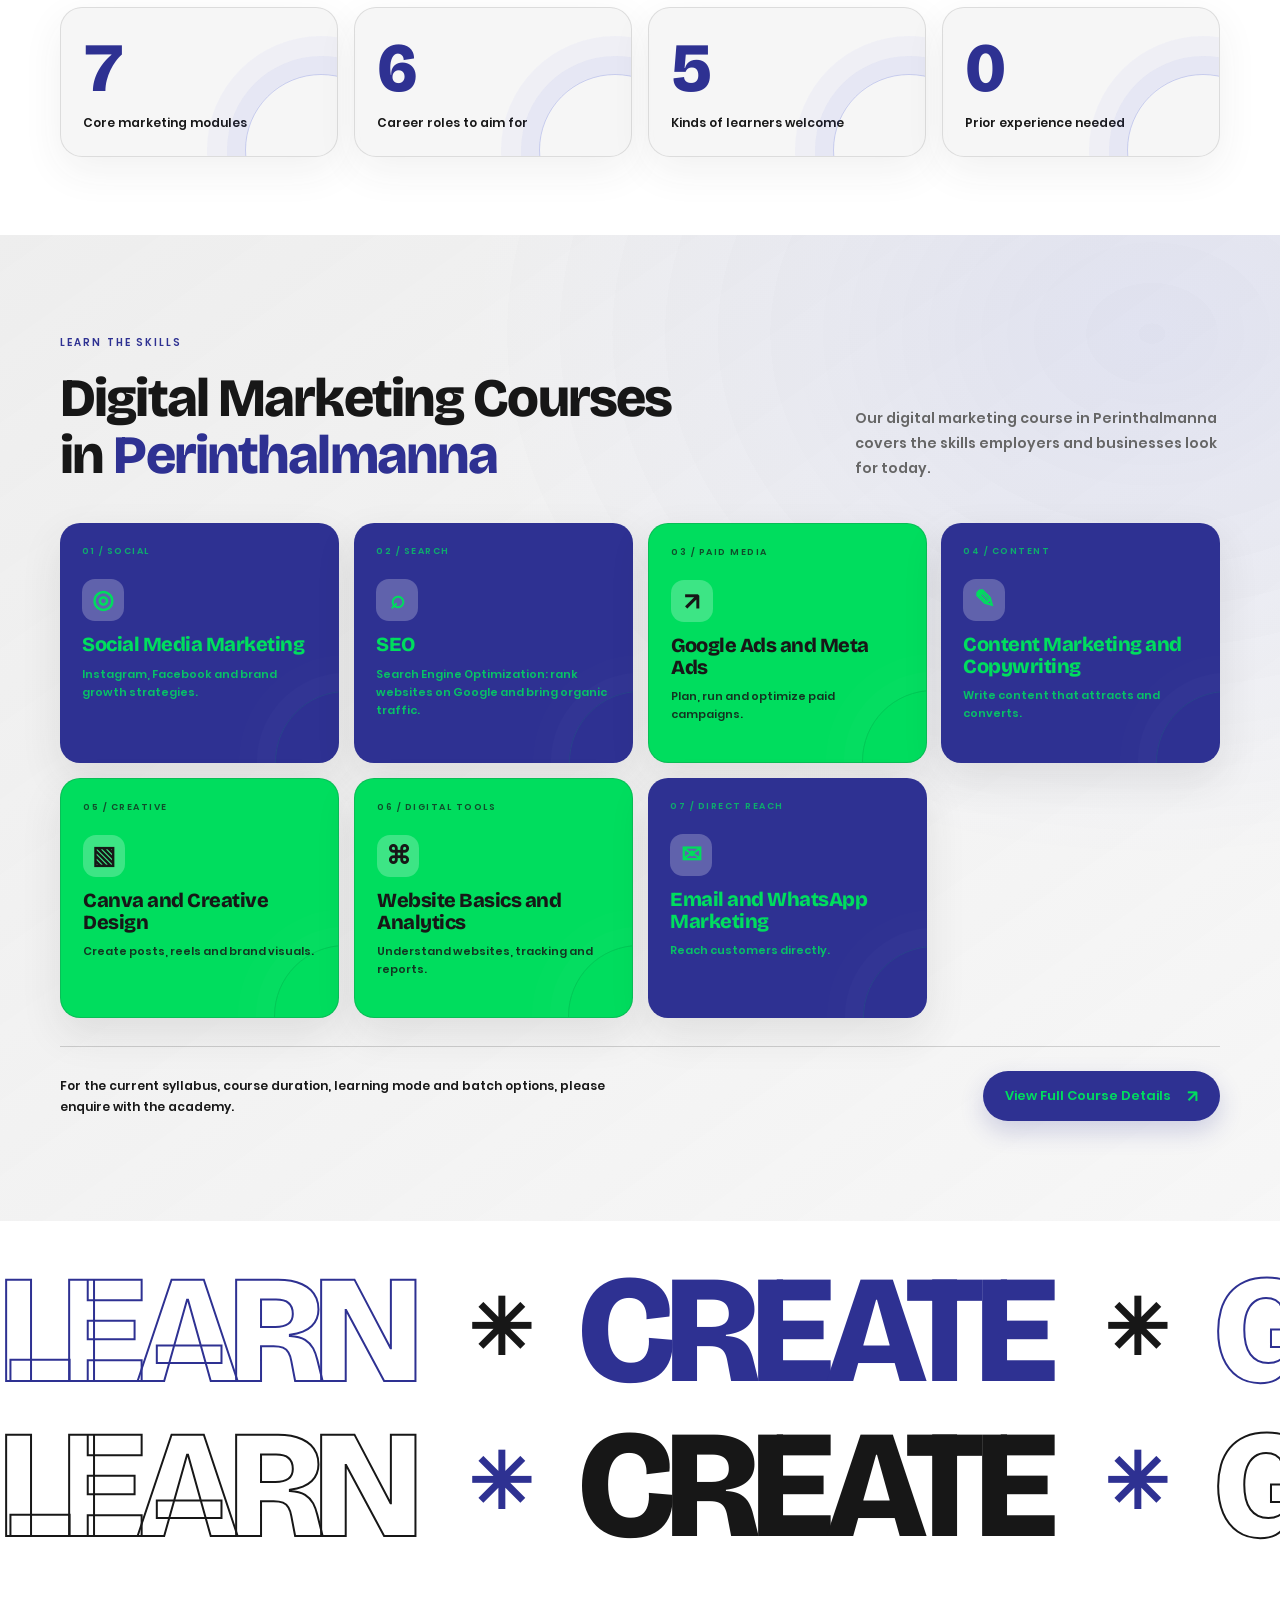
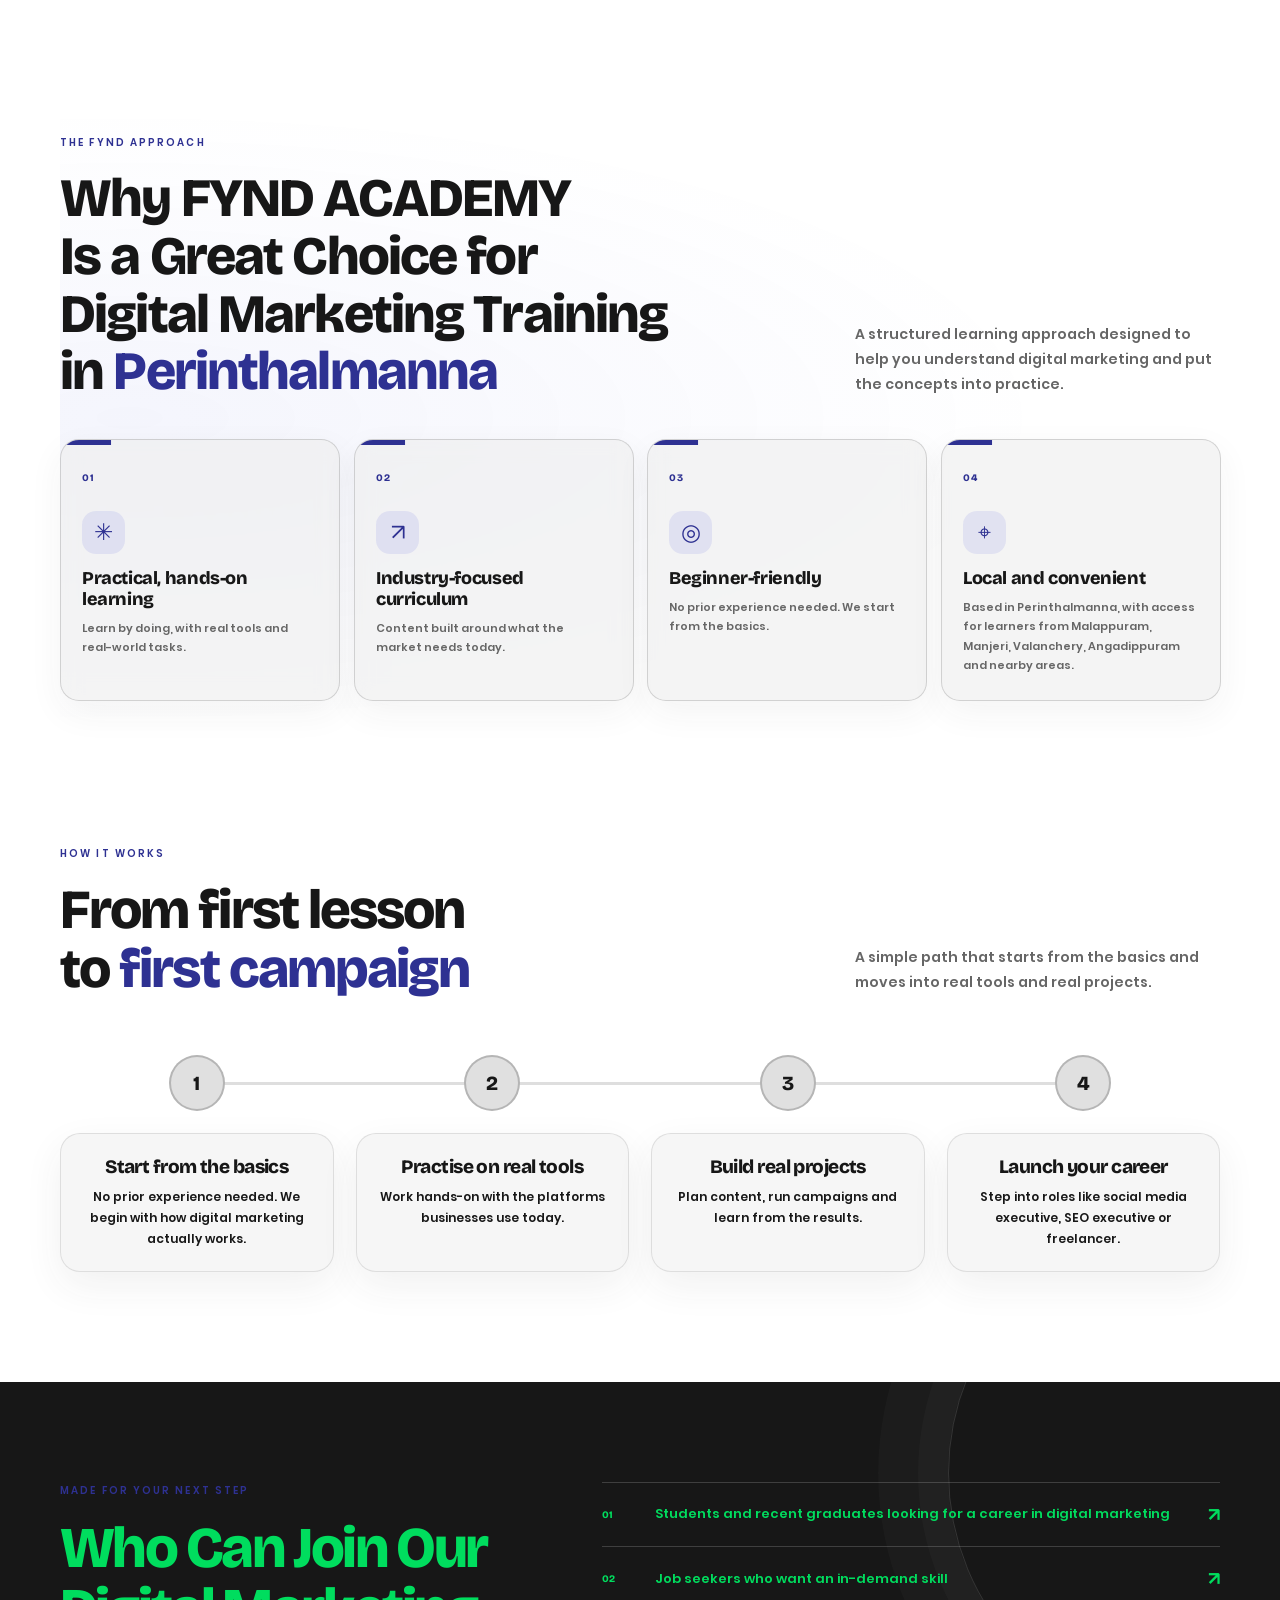
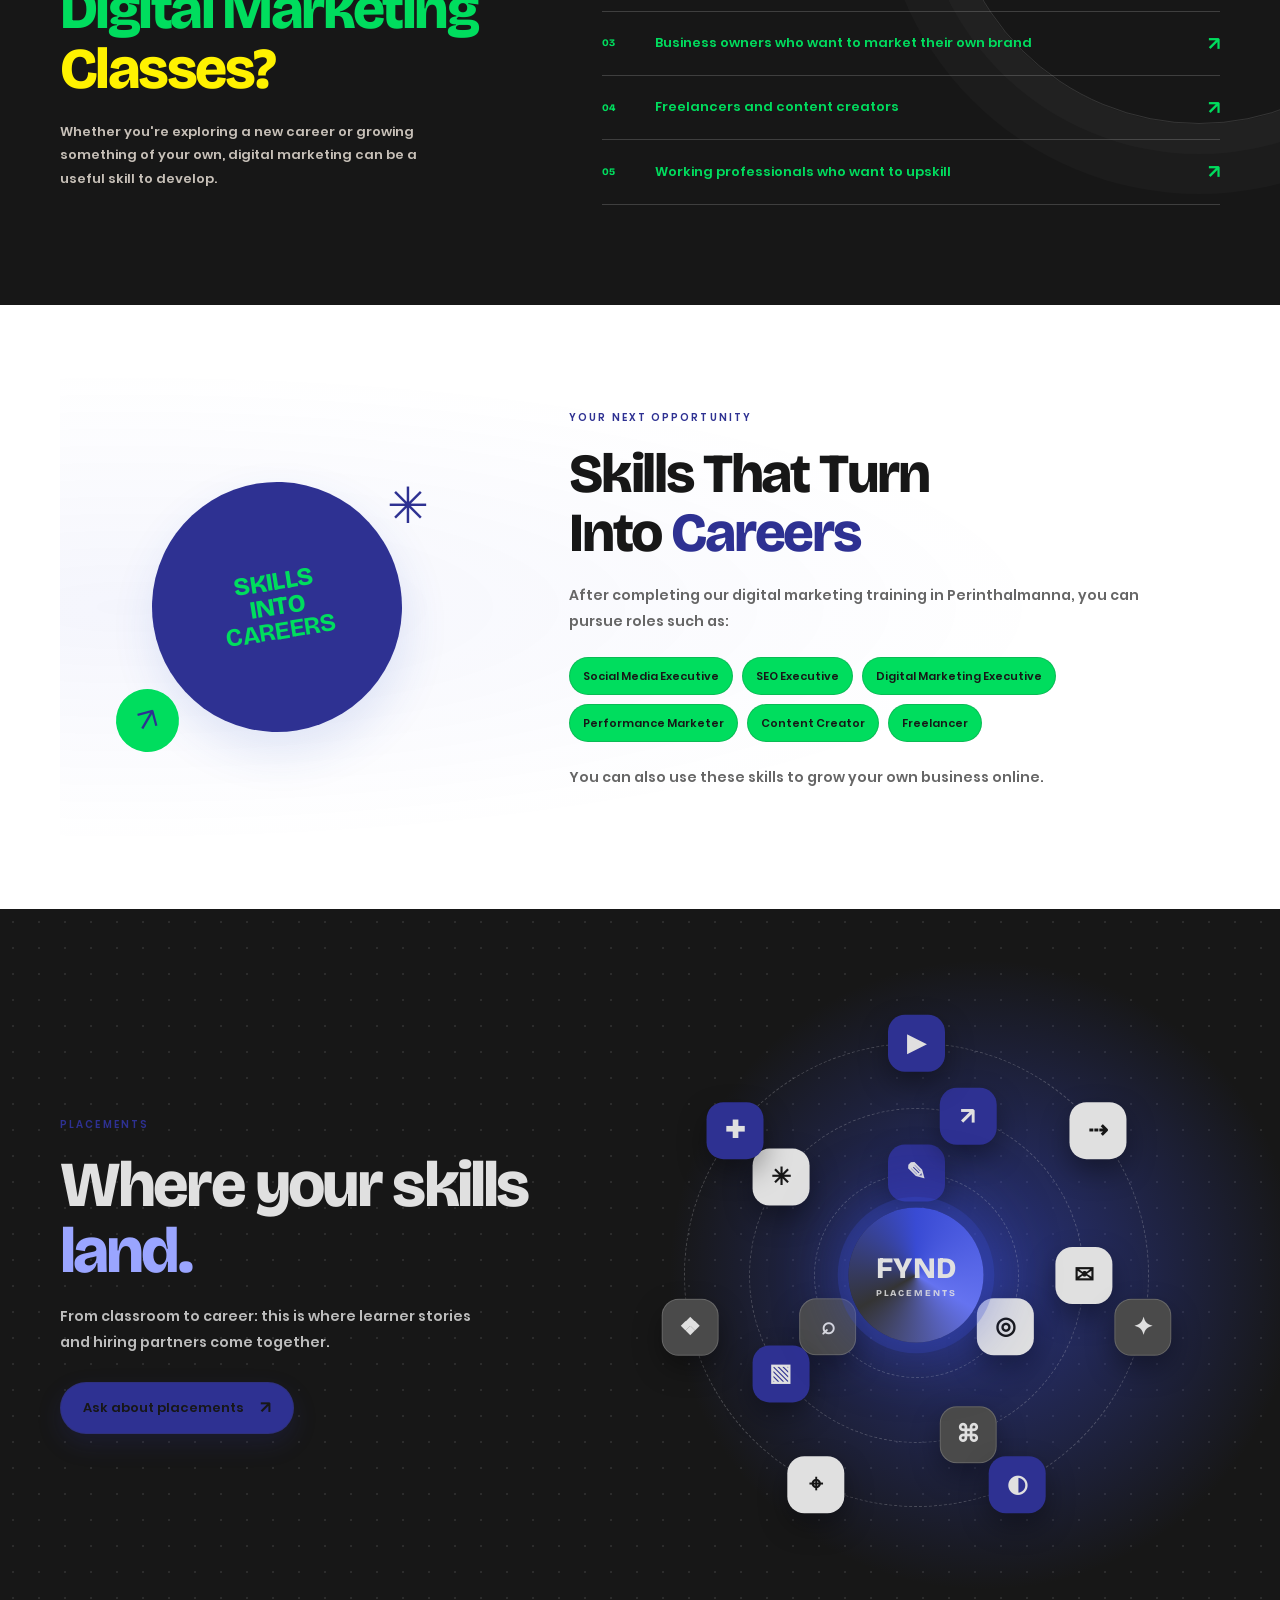
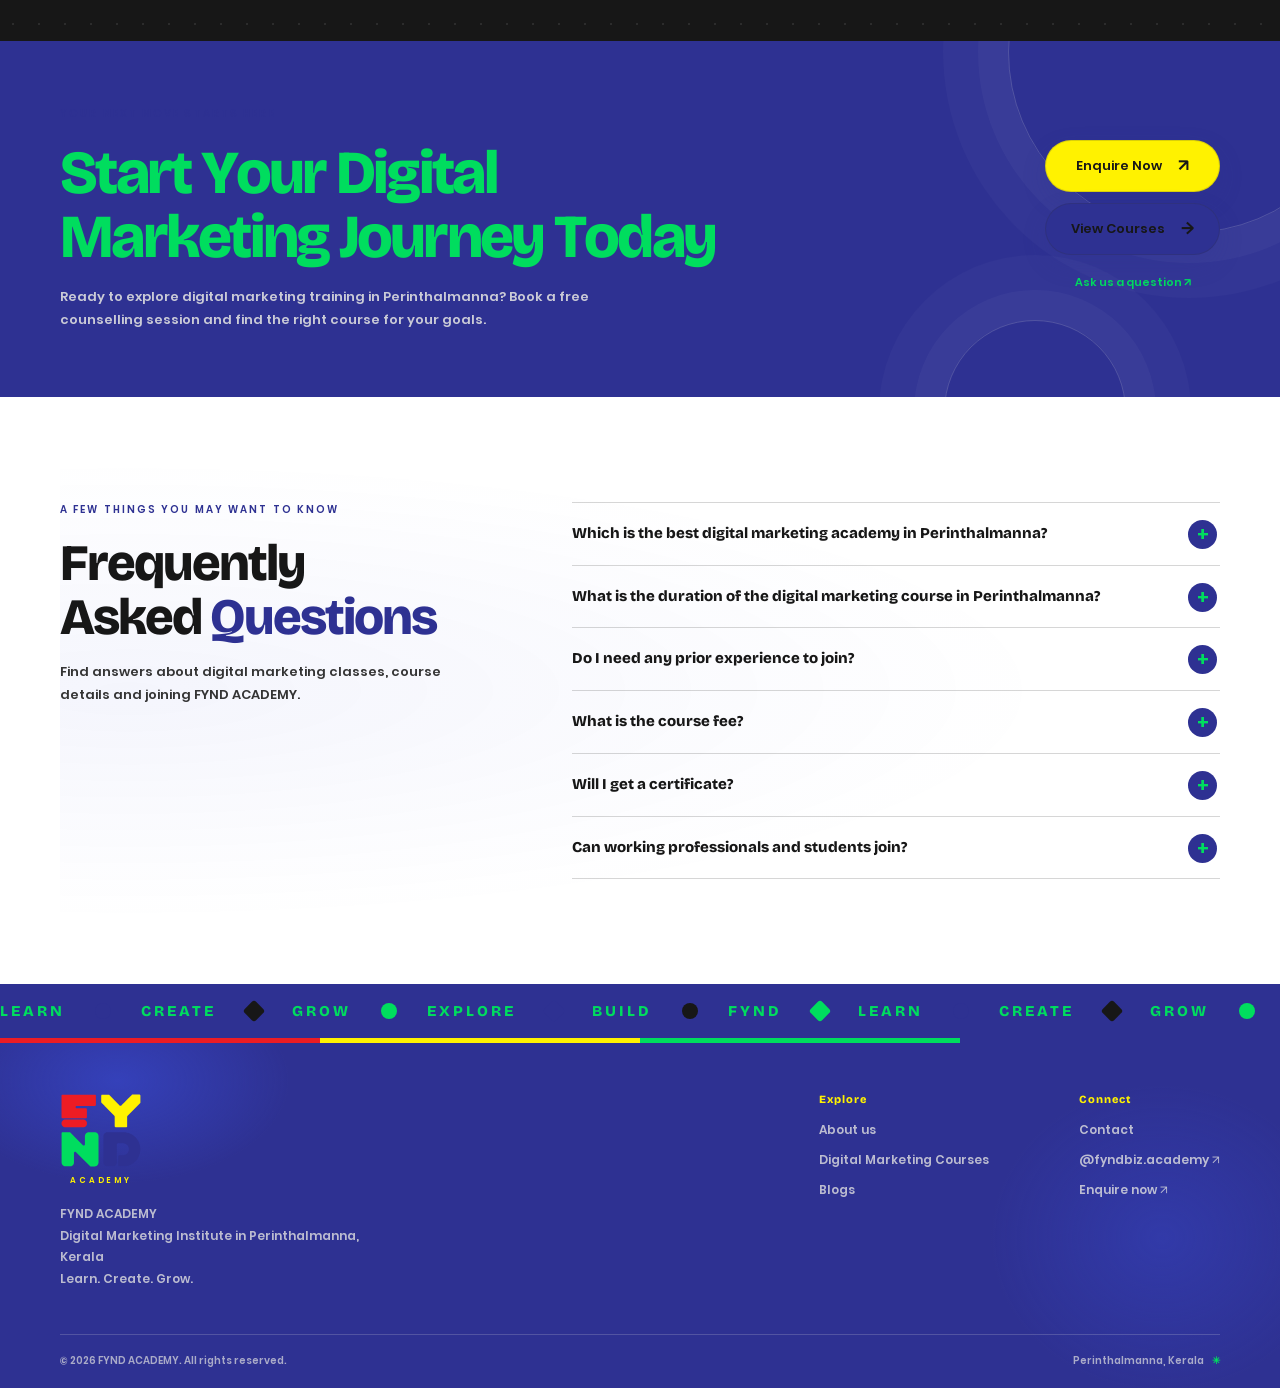
==== commit 615f7d2b: "Set browser theme colour to FYND Academy indigo" ====
--- a/index.html
+++ b/index.html
@@ -3,7 +3,7 @@
 <head>
   <meta charset="utf-8">
   <meta name="viewport" content="width=device-width, initial-scale=1">
-  <meta name="theme-color" content="#24113f">
+  <meta name="theme-color" content="#2E3192">
   <meta name="description" content="Join FYND ACADEMY, a digital marketing institute in Perinthalmanna offering practical digital marketing courses, training and classes. Enquire today!">
   <meta name="robots" content="index,follow">
   <link rel="canonical" href="https://fynd-academy.vercel.app/">
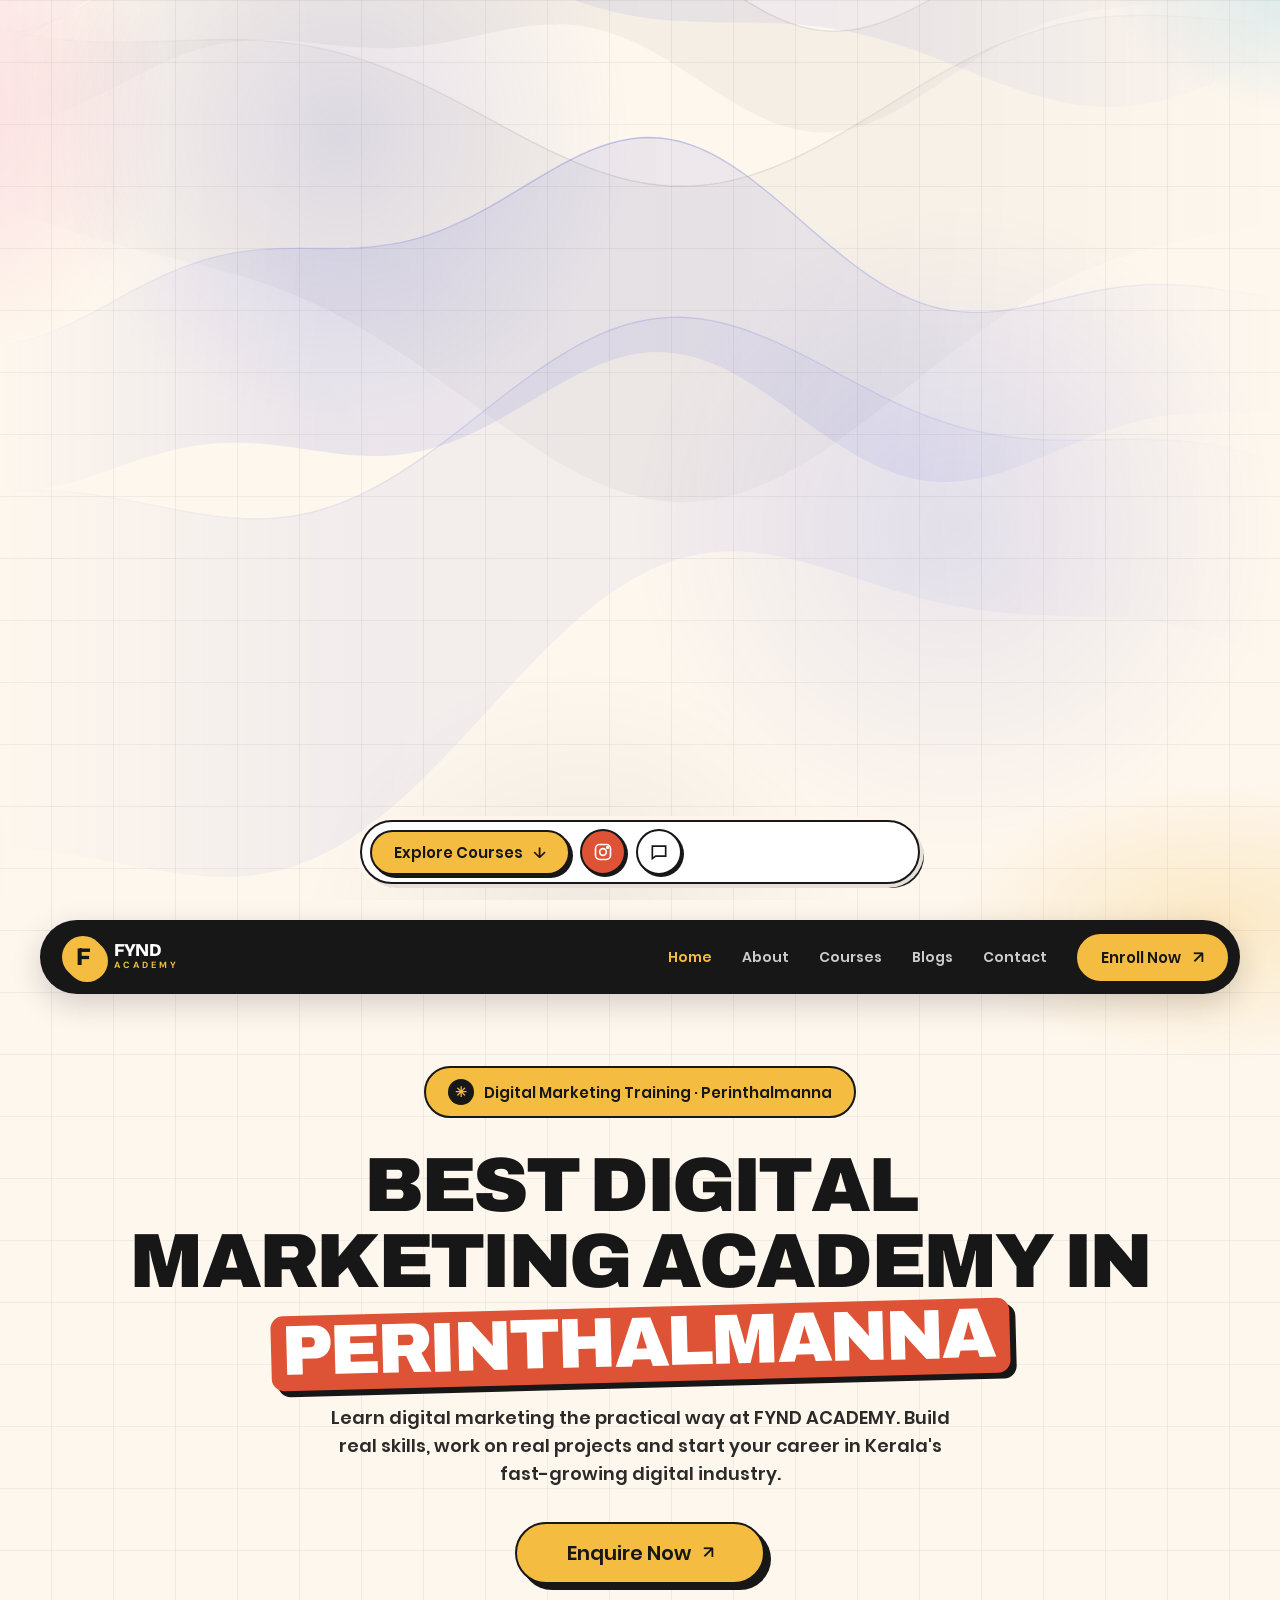
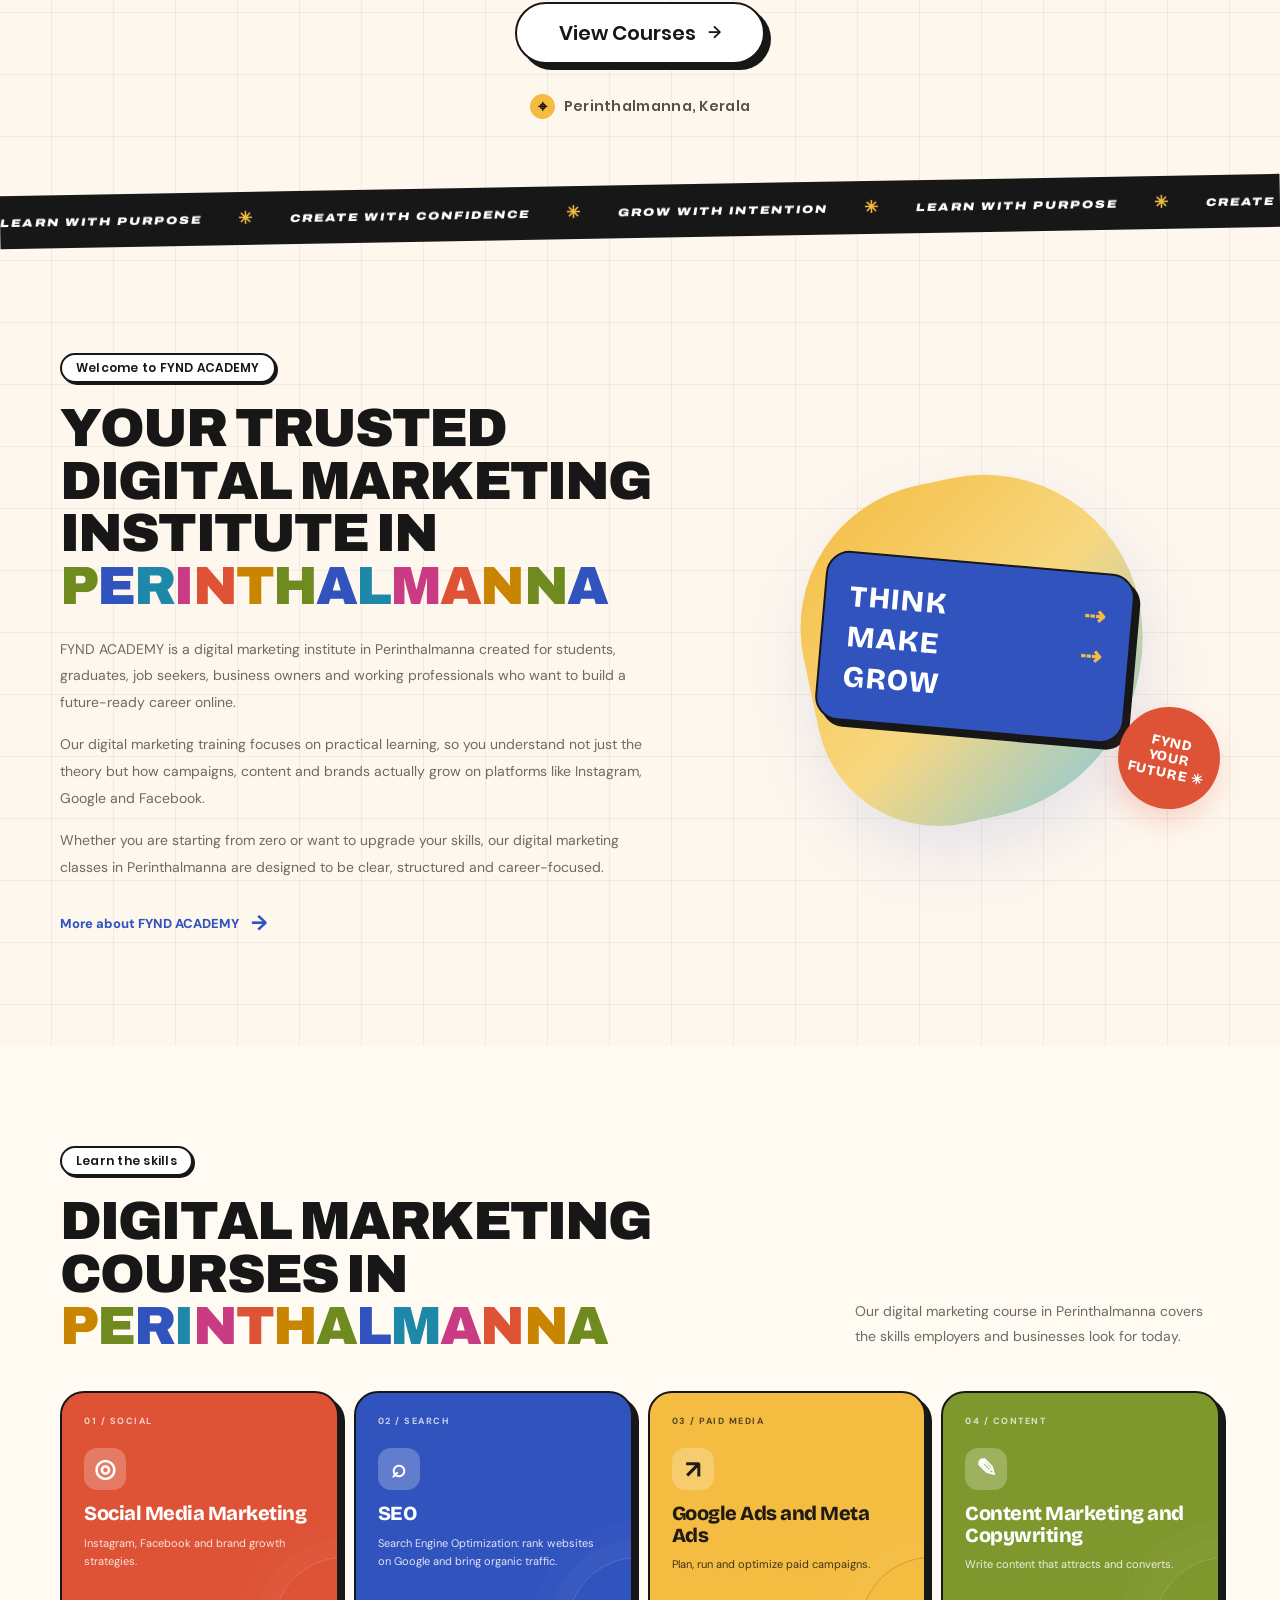
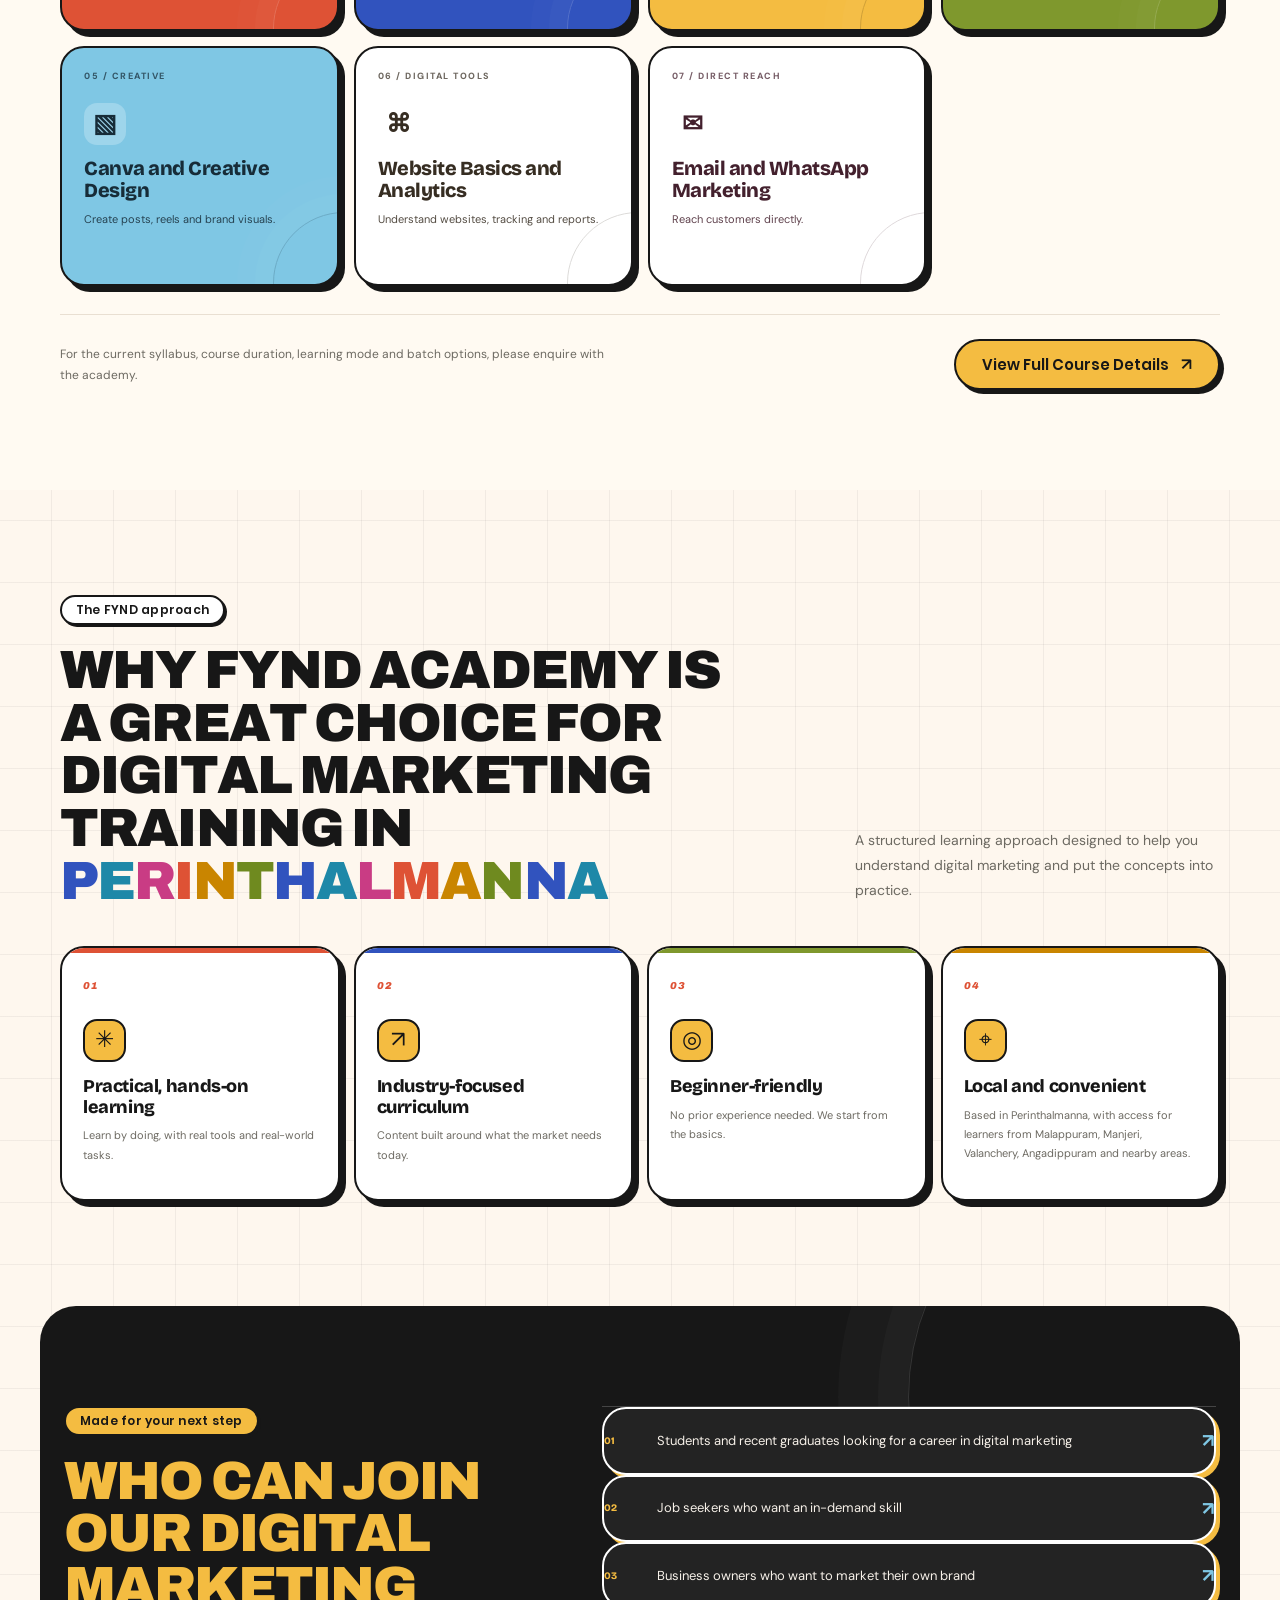
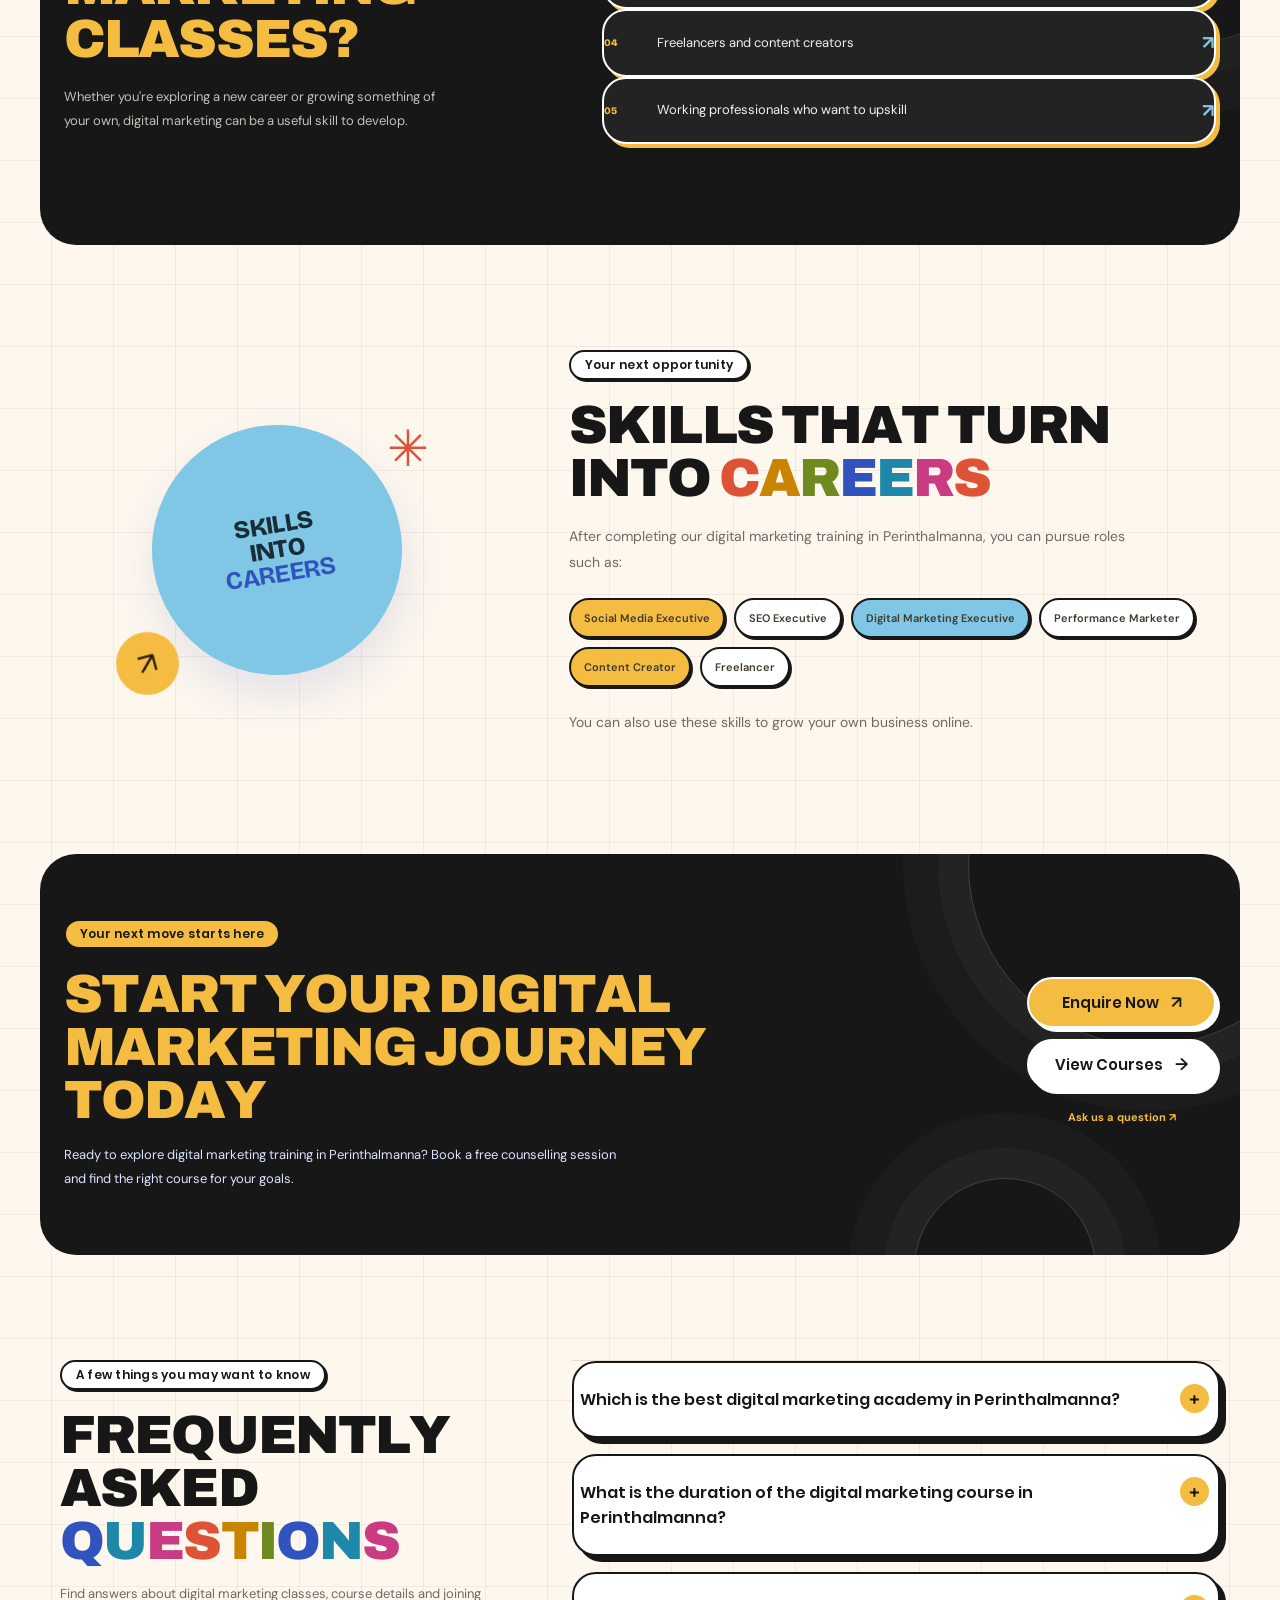
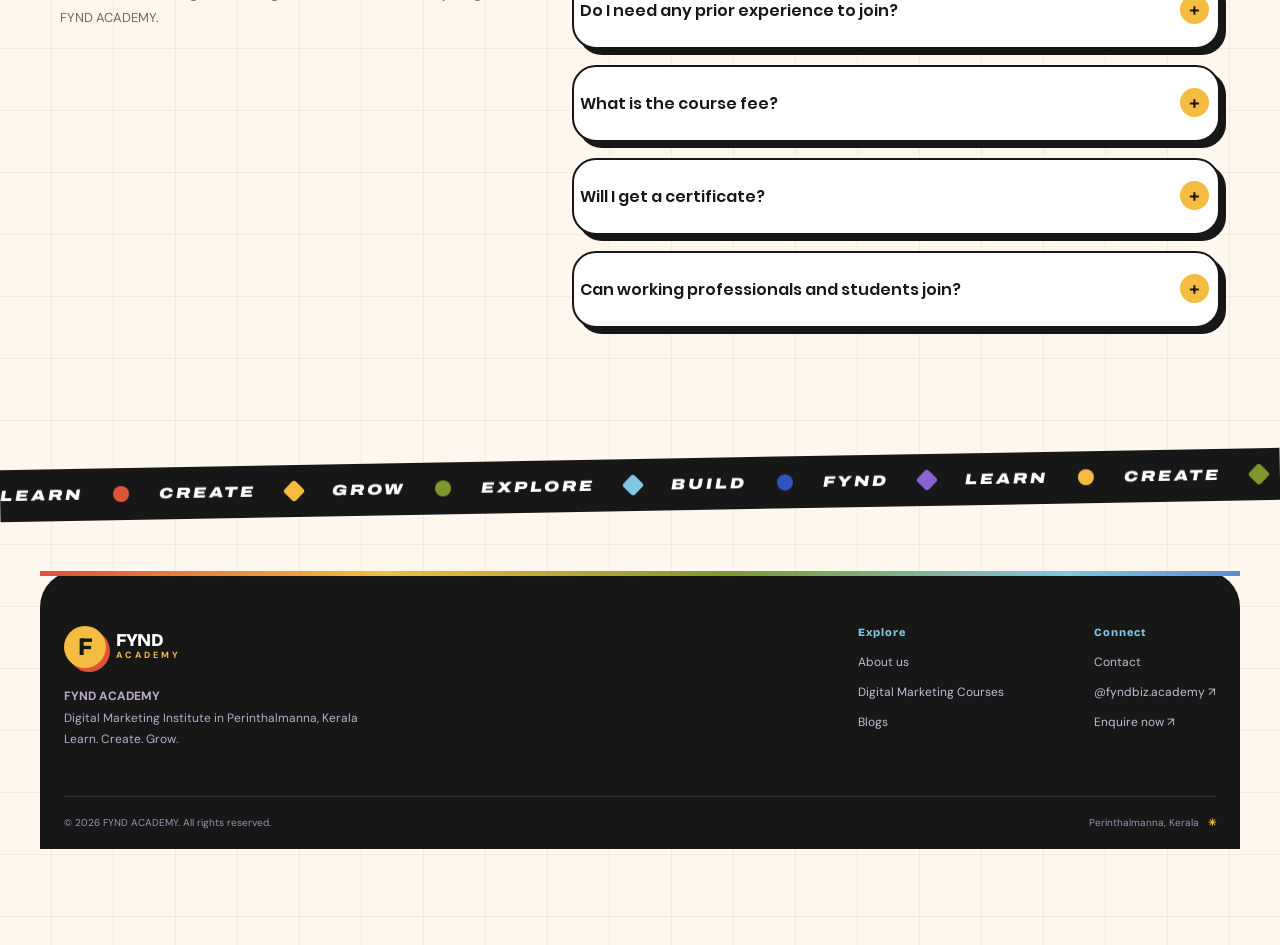
==== commit 432faa25: "Restyle site in bold grid-paper style with FYND palette Add bold.css layer: grid background, black p" ====
--- a/index.html
+++ b/index.html
@@ -3,7 +3,7 @@
 <head>
   <meta charset="utf-8">
   <meta name="viewport" content="width=device-width, initial-scale=1">
-  <meta name="theme-color" content="#2E3192">
+  <meta name="theme-color" content="#24113f">
   <meta name="description" content="Join FYND ACADEMY, a digital marketing institute in Perinthalmanna offering practical digital marketing courses, training and classes. Enquire today!">
   <meta name="robots" content="index,follow">
   <link rel="canonical" href="https://fynd-academy.vercel.app/">
@@ -17,7 +17,8 @@
   <meta property="og:url" content="https://fynd-academy.vercel.app/">
   <meta name="twitter:card" content="summary">
   <title>Digital Marketing Academy in Perinthalmanna | FYND ACADEMY</title>
-  <link rel="stylesheet" href="styles.css">
+  <link href="https://fonts.googleapis.com/css2?family=Archivo:ital,wdth,wght@1,125,800;1,125,900&display=swap" rel="stylesheet">
+  <link rel="stylesheet" href="styles.css"><link rel="stylesheet" href="bold.css">
   <script src="script.js" defer></script>
   <script type="application/ld+json">
   {
@@ -48,7 +49,9 @@
 <body>
   <a class="skip-link" href="#main">Skip to content</a>
   <header class="site-header">
-    <a class="brand" href="index.html" aria-label="FYND Academy home"><img class="brand-logo brand-logo--header" src="assets/fynd-academy-logo.svg" alt="" aria-hidden="true"><span class="brand-caption">ACADEMY</span></a>
+    <a class="brand" href="index.html" aria-label="FYND Academy home">
+      <span class="brand-mark" aria-hidden="true">F</span><span class="brand-name">FYND<span>ACADEMY</span></span>
+    </a>
     <button class="menu-toggle" type="button" aria-label="Open navigation" aria-expanded="false" aria-controls="primary-nav"><span></span><span></span></button>
     <nav class="primary-nav" id="primary-nav" aria-label="Main navigation">
       <a href="index.html" aria-current="page">Home</a><a href="about.html">About</a><a href="courses.html">Courses</a><a href="blogs.html">Blogs</a><a href="contact.html">Contact</a>
@@ -57,29 +60,18 @@
   </header>
 
   <main id="main">
-    <section class="hero section-wrap seo-hero">
+    <section class="hero section-wrap seo-hero bold-hero">
       <div class="hero-copy">
-        <p class="eyebrow"><span class="eyebrow-dot"></span> Digital marketing training · Perinthalmanna</p>
-        <h1 class="seo-hero-title">Best Digital<br>Marketing<br>Academy in<br><span class="text-gradient">Perinthalmanna</span></h1>
+        <p class="hero-badge"><span class="hero-badge-mark" aria-hidden="true">✳</span> Digital Marketing Training · Perinthalmanna</p>
+        <h1 class="seo-hero-title">Best Digital Marketing Academy in <span class="hero-hl">Perinthalmanna</span></h1>
         <p class="hero-lead">Learn digital marketing the practical way at FYND ACADEMY. Build real skills, work on real projects and start your career in Kerala's fast-growing digital industry.</p>
         <div class="hero-actions seo-hero-actions">
           <button class="button" type="button" data-open-enroll>Enquire Now <span aria-hidden="true">↗</span></button>
           <a class="button button--light" href="courses.html#digital-marketing">View Courses <span aria-hidden="true">→</span></a>
-          <a class="button button--contact" href="contact.html">Contact Us <span aria-hidden="true">↗</span></a>
         </div>
         <p class="hero-location"><span aria-hidden="true">⌖</span> Perinthalmanna, Kerala</p>
       </div>
-      <div class="hero-orbit" aria-hidden="true">
-        <span class="ho-ring ho-ring--1"></span><span class="ho-ring ho-ring--2"></span><span class="ho-ring ho-ring--3"></span>
-        <div class="ho-core"><span>FYND</span></div>
-        <div class="ho-arm ho-arm--1" style="--a:20deg"><span class="ho-chip ho-chip--blue">SEO</span><span class="ho-chip ho-chip--b ho-chip--ink">ADS</span></div>
-        <div class="ho-arm ho-arm--2" style="--a:80deg"><span class="ho-chip">REELS</span><span class="ho-chip ho-chip--b ho-chip--blue">EMAIL</span></div>
-        <div class="ho-arm ho-arm--3" style="--a:140deg"><span class="ho-chip ho-chip--ink">SOCIAL</span><span class="ho-chip ho-chip--b">DATA</span></div>
-        <div class="hw hw-search" style="--z:16"><span class="hw-ico">⌕</span><span class="hw-type" data-type></span><i class="hw-caret"></i></div>
-        <div class="hw hw-bars" style="--z:-22"><i style="--h:38%;--d:0s"></i><i style="--h:62%;--d:.4s"></i><i style="--h:48%;--d:.8s"></i><i style="--h:84%;--d:1.2s"></i><i style="--h:70%;--d:1.6s"></i><b>↗</b></div>
-        <div class="hw hw-like" style="--z:30"><span>♥</span></div>
-      </div>
-   </section>
+    </section>
 
     <section class="ticker" aria-label="Academy motto"><div class="ticker-track"><span>LEARN WITH PURPOSE</span><b>✳</b><span>CREATE WITH CONFIDENCE</span><b>✳</b><span>GROW WITH INTENTION</span><b>✳</b><span>LEARN WITH PURPOSE</span><b>✳</b><span>CREATE WITH CONFIDENCE</span></div></section>
 
@@ -96,13 +88,6 @@
         <div class="intro-art-back"></div><div class="intro-art-card"><span>THINK</span><b>⇢</b><span>MAKE</span><b>⇢</b><span>GROW</span></div>
         <div class="intro-stamp">FYND<br>YOUR<br>FUTURE ✳</div>
       </div>
-    </section>
-
-    <section class="stats section-wrap" aria-label="FYND ACADEMY at a glance">
-      <div class="stat"><b data-count="7">7</b><span>Core marketing modules</span></div>
-      <div class="stat"><b data-count="6">6</b><span>Career roles to aim for</span></div>
-      <div class="stat"><b data-count="5">5</b><span>Kinds of learners welcome</span></div>
-      <div class="stat"><b data-count="0" data-from="9">0</b><span>Prior experience needed</span></div>
     </section>
 
     <section class="section seo-modules" id="courses">
@@ -124,8 +109,6 @@
       </div>
     </section>
 
-    <section class="mega" aria-hidden="true"><div class="mega-row" data-dir="1"><span>LEARN</span><i>✳</i><span class="fill">CREATE</span><i>✳</i><span>GROW</span><i>✳</i><span class="fill">LEARN</span><i>✳</i><span>CREATE</span><i>✳</i><span class="fill">GROW</span><i>✳</i><span>LEARN</span><i>✳</i><span class="fill">CREATE</span><i>✳</i><span>GROW</span><i>✳</i></div><div class="mega-row" data-dir="-1"><span>LEARN</span><i>✳</i><span class="fill">CREATE</span><i>✳</i><span>GROW</span><i>✳</i><span class="fill">LEARN</span><i>✳</i><span>CREATE</span><i>✳</i><span class="fill">GROW</span><i>✳</i><span>LEARN</span><i>✳</i><span class="fill">CREATE</span><i>✳</i><span>GROW</span><i>✳</i></div></section>
-
     <section class="section section-wrap why-section">
       <div class="section-heading">
         <div><p class="eyebrow">The FYND approach</p><h2>Why FYND ACADEMY Is a Great Choice for Digital Marketing Training in <span class="text-gradient">Perinthalmanna</span></h2></div>
@@ -137,19 +120,6 @@
         <article class="why-card"><span class="why-number">03</span><div class="why-icon">◎</div><h3>Beginner-friendly</h3><p>No prior experience needed. We start from the basics.</p></article>
         <article class="why-card"><span class="why-number">04</span><div class="why-icon">⌖</div><h3>Local and convenient</h3><p>Based in Perinthalmanna, with access for learners from Malappuram, Manjeri, Valanchery, Angadippuram and nearby areas.</p></article>
       </div>
-    </section>
-
-    <section class="journey section-wrap" aria-label="How learning works at FYND ACADEMY">
-      <div class="section-heading">
-        <div><p class="eyebrow">How it works</p><h2>From first lesson to <span class="text-gradient">first campaign</span></h2></div>
-        <p class="section-intro">A simple path that starts from the basics and moves into real tools and real projects.</p>
-      </div>
-      <ol class="journey-track">
-        <li class="j-step"><span class="j-node">1</span><div class="j-card"><h3>Start from the basics</h3><p>No prior experience needed. We begin with how digital marketing actually works.</p></div></li>
-        <li class="j-step"><span class="j-node">2</span><div class="j-card"><h3>Practise on real tools</h3><p>Work hands-on with the platforms businesses use today.</p></div></li>
-        <li class="j-step"><span class="j-node">3</span><div class="j-card"><h3>Build real projects</h3><p>Plan content, run campaigns and learn from the results.</p></div></li>
-        <li class="j-step"><span class="j-node">4</span><div class="j-card"><h3>Launch your career</h3><p>Step into roles like social media executive, SEO executive or freelancer.</p></div></li>
-      </ol>
     </section>
 
     <section class="audience-section">
@@ -168,24 +138,6 @@
     <section class="section section-wrap outcomes-section">
       <div class="outcomes-art" aria-hidden="true"><div class="outcomes-circle">SKILLS<br>INTO<br><strong>CAREERS</strong></div><span class="outcomes-star">✳</span><span class="outcomes-arrow">↗</span></div>
       <div class="outcomes-copy"><p class="eyebrow">Your next opportunity</p><h2>Skills That Turn Into <span class="text-gradient">Careers</span></h2><p>After completing our digital marketing training in Perinthalmanna, you can pursue roles such as:</p><div class="role-tags"><span>Social Media Executive</span><span>SEO Executive</span><span>Digital Marketing Executive</span><span>Performance Marketer</span><span>Content Creator</span><span>Freelancer</span></div><p>You can also use these skills to grow your own business online.</p></div>
-    </section>
-
-    <section class="placements" id="placements" aria-label="Placements">
-      <div class="section-wrap pl-layout">
-        <div class="pl-copy">
-          <p class="eyebrow eyebrow--light">Placements</p>
-          <h2>Where your skills <span>land.</span></h2>
-          <p>From classroom to career: this is where learner stories and hiring partners come together.</p>
-          <div class="pl-actions"><button class="button button--white" type="button" data-open-enroll>Ask about placements <span aria-hidden="true">↗</span></button></div>
-        </div>
-        <!-- Orbiting rings. Replace any <span class="orb-item">glyph</span> with
-             <span class="orb-item"><img src="assets/placements/name.jpg" alt="Name, Company"></span>
-             to show a real learner photo or company logo. Add or remove .c-slot items freely (set --a to the angle in degrees). -->
-        <div class="circles" role="img" aria-label="Rings of learners and companies orbiting the word placements">
-          <div class="c-ring c-ring--1"><span class="c-slot" style="--a:0.0deg"><span class="orb-item">✎</span></span><span class="c-slot" style="--a:120.0deg"><span class="orb-item">◎</span></span><span class="c-slot" style="--a:240.0deg"><span class="orb-item">⌕</span></span></div><div class="c-ring c-ring--2"><span class="c-slot" style="--a:18.0deg"><span class="orb-item">↗</span></span><span class="c-slot" style="--a:90.0deg"><span class="orb-item">✉</span></span><span class="c-slot" style="--a:162.0deg"><span class="orb-item">⌘</span></span><span class="c-slot" style="--a:234.0deg"><span class="orb-item">▧</span></span><span class="c-slot" style="--a:306.0deg"><span class="orb-item">✳</span></span></div><div class="c-ring c-ring--3"><span class="c-slot" style="--a:0.0deg"><span class="orb-item">▶</span></span><span class="c-slot" style="--a:51.4deg"><span class="orb-item">⇢</span></span><span class="c-slot" style="--a:102.9deg"><span class="orb-item">✦</span></span><span class="c-slot" style="--a:154.3deg"><span class="orb-item">◐</span></span><span class="c-slot" style="--a:205.7deg"><span class="orb-item">⌖</span></span><span class="c-slot" style="--a:257.1deg"><span class="orb-item">❖</span></span><span class="c-slot" style="--a:308.6deg"><span class="orb-item">✚</span></span></div>
-          <div class="c-core"><span>FYND</span><b>PLACEMENTS</b></div>
-        </div>
-      </div>
     </section>
 
     <section class="seo-cta">
@@ -208,9 +160,10 @@
     </section>
   </main>
 
+    <div class="action-bar" aria-label="Quick actions"><a class="action-bar-main" href="courses.html#digital-marketing">Explore Courses <span aria-hidden="true">↓</span></a><a class="action-bar-icon action-bar-icon--ig" href="https://www.instagram.com/fyndbiz.academy/" target="_blank" rel="noopener noreferrer" aria-label="FYND ACADEMY on Instagram"><svg viewBox="0 0 24 24" width="20" height="20" fill="none" stroke="currentColor" stroke-width="2" aria-hidden="true"><rect x="3" y="3" width="18" height="18" rx="5"/><circle cx="12" cy="12" r="4"/><circle cx="17.5" cy="6.5" r="1" fill="currentColor"/></svg></a><a class="action-bar-icon" href="contact.html" aria-label="Contact FYND ACADEMY"><svg viewBox="0 0 24 24" width="20" height="20" fill="none" stroke="currentColor" stroke-width="2" aria-hidden="true"><path d="M4 5h16v12H8l-4 3z"/></svg></a></div>
   <footer class="site-footer">
     <div class="footer-main section-wrap">
-      <div><a class="brand brand--footer" href="index.html" aria-label="FYND Academy home"><img class="brand-logo brand-logo--footer" src="assets/fynd-academy-logo.svg" alt="" aria-hidden="true"><span class="brand-caption">ACADEMY</span></a><p><strong>FYND ACADEMY</strong><br>Digital Marketing Institute in Perinthalmanna, Kerala<br>Learn. Create. Grow.</p></div>
+      <div><a class="brand brand--footer" href="index.html"><span class="brand-mark">F</span><span class="brand-name">FYND<span>ACADEMY</span></span></a><p><strong>FYND ACADEMY</strong><br>Digital Marketing Institute in Perinthalmanna, Kerala<br>Learn. Create. Grow.</p></div>
       <div class="footer-links"><div><b>Explore</b><a href="about.html">About us</a><a href="courses.html">Digital Marketing Courses</a><a href="blogs.html">Blogs</a></div><div><b>Connect</b><a href="contact.html">Contact</a><a href="https://www.instagram.com/fyndbiz.academy/" target="_blank" rel="noopener noreferrer">@fyndbiz.academy ↗</a><button type="button" data-open-enroll>Enquire now ↗</button></div></div>
     </div>
     <div class="footer-bottom section-wrap"><span>© <span data-year>2026</span> FYND ACADEMY. All rights reserved.</span><span>Perinthalmanna, Kerala <b>✳</b></span></div>
--- a/styles.css
+++ b/styles.css
@@ -1,5 +1,12 @@
 /* FYND Academy — responsive brand system */
-:root{--ink:#181614;--muted:#6d6a62;--purple:#3153BE;--purple-dark:#171717;--lime:#F4BC41;--peach:#DE5235;--blue:#7FC7E4;--paper:#FEF7EE;--white:#fff;--line:#eadfd0;--shadow:0 22px 70px rgba(23,23,23,.13);--radius:26px;--coral:#DE5235;--gold:#F4BC41;--olive:#7F982D;--royal:#3153BE;--sky:#7FC7E4;--cream:#FEF7EE;--font-display:"Manrope",Arial,sans-serif;--font-body:"Poppins SemiBold","DM Sans",Arial,sans-serif}
+@font-face {
+  font-family: "Poppins";
+  src: url("assets/fonts/poppins.semibold.ttf") format("truetype");
+  font-weight: 600;
+  font-style: normal;
+  font-display: swap;
+}
+:root{--ink:#181614;--muted:#6d6a62;--purple:#3153BE;--purple-dark:#171717;--lime:#F4BC41;--peach:#DE5235;--blue:#7FC7E4;--paper:#FEF7EE;--white:#fff;--line:#eadfd0;--shadow:0 22px 70px rgba(23,23,23,.13);--radius:26px;--coral:#DE5235;--gold:#F4BC41;--olive:#7F982D;--royal:#3153BE;--sky:#7FC7E4;--cream:#FEF7EE;--font-display:"Poppins","Segoe UI",Arial,sans-serif;--font-body:"DM Sans","Segoe UI",Arial,sans-serif}
 *{box-sizing:border-box}html{scroll-behavior:smooth;scroll-padding-top:100px}body{margin:0;background:var(--paper);color:var(--ink);font:16px/1.65 var(--font-body),sans-serif;-webkit-font-smoothing:antialiased}body:has(.enroll-dialog[open]){overflow:hidden}a{color:inherit}button,input,select,textarea{font:inherit}button{cursor:pointer}button:focus-visible,a:focus-visible,input:focus-visible,select:focus-visible,textarea:focus-visible{outline:3px solid #9f85ff;outline-offset:3px}::selection{background:var(--lime);color:var(--purple-dark)}.skip-link{position:absolute;left:16px;top:-60px;background:var(--lime);color:var(--purple-dark);padding:10px 16px;border-radius:10px;z-index:20}.skip-link:focus{top:12px}.section-wrap{width:min(1160px,calc(100% - 48px));margin-inline:auto}.site-header{height:82px;padding:0 max(24px,calc((100vw - 1160px)/2));display:flex;align-items:center;justify-content:space-between;gap:30px;background:rgba(251,250,255,.92);backdrop-filter:blur(16px);-webkit-backdrop-filter:blur(16px);border-bottom:1px solid rgba(36,17,63,.07);position:sticky;top:0;z-index:10}.brand{display:inline-flex;align-items:center;gap:10px;text-decoration:none;flex-shrink:0}.brand-mark{width:42px;height:42px;display:grid;place-items:center;background:var(--purple-dark);color:var(--lime);font:800 25px/1 var(--font-display);border-radius:14px;transform:rotate(-5deg)}.brand-name{display:flex;flex-direction:column;font:800 18px/.95 var(--font-display);letter-spacing:-.8px}.brand-name span{font:700 9px/1.5 var(--font-body);letter-spacing:3px;color:var(--muted)}.primary-nav{display:flex;align-items:center;gap:30px}.primary-nav>a{position:relative;text-decoration:none;font-size:13px;font-weight:700;color:#625a6f;transition:color .2s}.primary-nav>a:hover,.primary-nav>a[aria-current=page]{color:var(--purple)}.primary-nav>a[aria-current=page]:after{content:"";position:absolute;left:0;right:0;bottom:-10px;height:2px;border-radius:4px;background:var(--purple)}.button{border:0;display:inline-flex;align-items:center;justify-content:center;gap:16px;padding:15px 22px;border-radius:999px;background:var(--purple);color:#fff;text-decoration:none;font:700 13px var(--font-body);box-shadow:0 10px 24px rgba(117,69,239,.2);transition:transform .2s,box-shadow .2s,background .2s}.button:hover{transform:translateY(-3px);box-shadow:0 14px 30px rgba(117,69,239,.28);background:#6533df}.button span{font-size:17px;line-height:1}.button--nav{padding:12px 18px;font-size:12px}.button--light{background:#fff;color:var(--purple-dark);box-shadow:none;border:1px solid rgba(36,17,63,.12)}.button--light:hover{background:var(--lime);color:var(--purple-dark);box-shadow:none}.button--lime{background:var(--lime);color:var(--purple-dark);box-shadow:none}.button--lime:hover{background:#ecff9d;color:var(--purple-dark);box-shadow:0 12px 30px rgba(223,255,112,.15)}.menu-toggle{display:none;width:44px;height:44px;border:1px solid var(--line);border-radius:14px;background:#fff;align-items:center;justify-content:center;flex-direction:column;gap:5px}.menu-toggle span{width:17px;height:2px;background:var(--purple-dark);border-radius:4px;transition:transform .2s}
 .hero{min-height:620px;display:grid;grid-template-columns:1.03fr .97fr;align-items:center;gap:36px;padding-block:76px 88px}.hero-copy{position:relative;z-index:1}.eyebrow{display:flex;align-items:center;gap:9px;margin:0 0 19px;color:var(--purple);font:800 10px var(--font-body);letter-spacing:2.1px;text-transform:uppercase}.eyebrow-dot{width:8px;height:8px;background:var(--lime);border:2px solid var(--purple);border-radius:50%;box-shadow:0 0 0 4px rgba(117,69,239,.09)}h1,h2,h3,p{margin-top:0}.hero h1,.inner-hero h1{font:800 clamp(54px,6.2vw,82px)/1.02 var(--font-display);letter-spacing:-5px;margin:0 0 25px}.text-gradient{background:linear-gradient(100deg,#7545ef 5%,#a14ef5 55%,#f078a1 100%);-webkit-background-clip:text;background-clip:text;color:transparent}.hero-lead,.inner-lead{font-size:17px;line-height:1.8;color:var(--muted);max-width:540px;margin-bottom:27px}.hero-actions{display:flex;gap:12px;flex-wrap:wrap}.hero-note{display:flex;align-items:center;gap:12px;margin-top:35px;color:#81788d;font-size:11px;font-weight:600;letter-spacing:.3px}.note-stars{color:var(--purple);font-size:16px;letter-spacing:3px}.hero-art{height:440px;position:relative;display:grid;place-items:center;isolation:isolate}.hero-art:before{content:"";position:absolute;width:360px;height:360px;border-radius:50%;background:linear-gradient(140deg,#d9c7ff,#a88cff);z-index:-2;box-shadow:0 40px 90px rgba(117,69,239,.18)}.hero-art:after{content:"";position:absolute;width:425px;height:425px;border:1px dashed rgba(117,69,239,.35);border-radius:50%;z-index:-2}.art-orbit{position:absolute;border:1px solid rgba(36,17,63,.14);border-radius:50%;transform:rotate(-22deg)}.art-orbit--one{width:500px;height:180px}.art-orbit--two{width:480px;height:250px;transform:rotate(55deg)}.art-sun{width:240px;height:240px;border-radius:46% 54% 58% 42%/46% 41% 59% 54%;background:var(--lime);display:grid;place-items:center;position:relative;transform:rotate(-8deg);box-shadow:0 22px 50px rgba(36,17,63,.17)}.art-sun span{font:800 31px/.98 var(--font-display);letter-spacing:-1.8px;text-align:center;transform:rotate(8deg);color:var(--purple-dark)}.art-sun i{position:absolute;right:18px;top:20px;font-size:33px;font-style:normal;color:var(--purple);transform:rotate(8deg)}.art-sticker{position:absolute;z-index:2;padding:13px 17px;font:800 11px/1.2 var(--font-display);letter-spacing:1px;box-shadow:0 15px 35px rgba(36,17,63,.15)}.art-sticker--top{background:#fff;color:var(--purple);top:45px;left:16px;transform:rotate(-9deg);border-radius:5px}.art-sticker--side{background:var(--peach);color:var(--purple-dark);right:3px;bottom:90px;transform:rotate(8deg);border-radius:5px}.art-sticker--side b{font-size:19px;margin-left:8px}.art-star{position:absolute;color:var(--purple-dark);font-size:40px}.art-star--one{top:70px;right:68px}.art-star--two{bottom:40px;left:65px;color:#fff;font-size:52px}.art-caption{position:absolute;bottom:3px;font-size:9px;font-weight:800;letter-spacing:2px;color:#766a8b}.art-caption span{color:var(--purple)}
 .ticker{overflow:hidden;background:var(--purple-dark);color:var(--lime);white-space:nowrap;padding:16px 0}.ticker-track{display:flex;align-items:center;justify-content:space-around;gap:36px;min-width:max-content;font:800 11px var(--font-display);letter-spacing:2px}.ticker-track b{color:var(--peach);font-size:17px}.section{padding-block:112px}.section-heading{display:flex;justify-content:space-between;gap:45px;align-items:end;margin-bottom:38px}.section-heading h2,.section h2{font:800 clamp(38px,4.3vw,57px)/1.07 var(--font-display);letter-spacing:-2.5px;margin:0}.section-intro{max-width:365px;color:var(--muted);font-size:14px;line-height:1.8;margin:0 0 4px}.course-grid{display:grid;grid-template-columns:repeat(4,1fr);gap:16px}.course-card{min-height:320px;border-radius:22px;padding:23px;display:flex;flex-direction:column;align-items:flex-start;position:relative;overflow:hidden;text-decoration:none;transition:transform .22s,box-shadow .22s}.course-card:hover{transform:translateY(-7px);box-shadow:var(--shadow)}.course-card[hidden],.blog-card[hidden]{display:none!important}.course-card:before{content:"";position:absolute;width:170px;height:170px;border:1px solid currentColor;border-radius:50%;right:-92px;top:80px;opacity:.16;box-shadow:0 0 0 20px rgba(255,255,255,.12),0 0 0 42px rgba(255,255,255,.1)}.course-card--violet{background:#ded0ff;color:#2e1758}.course-card--peach{background:#ffbba9;color:#4b2030}.course-card--lime{background:#e4f78e;color:#283315}.course-card--blue{background:#b8d1ff;color:#1b2d56}.course-card--pink{background:#ffd1e6;color:#51253f}.course-card--cream{background:#f0e9dd;color:#41372b}.course-index{font-size:9px;font-weight:800;letter-spacing:1.7px;opacity:.72}.course-icon{margin:23px 0 12px;display:grid;place-items:center;width:43px;height:43px;border-radius:14px;background:rgba(255,255,255,.48);font-size:22px}.course-card h2,.course-card h3{font:800 27px/1.06 var(--font-display);letter-spacing:-1px;margin:0 0 10px;position:relative}.course-card p{font-size:12px;line-height:1.6;max-width:220px;opacity:.8;margin-bottom:18px}.card-link{display:flex;align-items:center;gap:12px;margin-top:auto;font-size:11px;font-weight:800;position:relative}.card-link b{font-size:18px}.center-action{text-align:center;margin-top:32px}.text-link{display:inline-flex;align-items:center;gap:12px;color:var(--purple);font-size:13px;font-weight:800;text-decoration:none}.text-link span{font-size:21px;transition:transform .2s}.text-link:hover span{transform:translateX(5px)}
@@ -240,7 +247,7 @@
 html.motion-ready .course-card.reveal-item.is-visible,html.motion-ready .value-grid article.reveal-item.is-visible,html.motion-ready .blog-card.reveal-item.is-visible{translate:0 0;scale:1;rotate:0deg}
 .course-card,.value-grid article{transform:perspective(900px) rotateX(var(--rx,0deg)) rotateY(var(--ry,0deg));transform-style:flat}
 .course-card:hover{transform:perspective(900px) translateY(-8px) rotateX(var(--rx,0deg)) rotateY(var(--ry,0deg))}
-.course-card:after{content:"";position:absolute;inset:0;background:linear-gradient(115deg,transparent 35%,rgba(255,255,255,.38) 50%,transparent 65%);transform:translateX(-120%);transition:transform .8s ease;pointer-events:none}
+.course-card:after{content:\"\";position:absolute;inset:0;background:linear-gradient(115deg,transparent 35%,rgba(255,255,255,.38) 50%,transparent 65%);transform:translateX(-120%);transition:transform .8s ease;pointer-events:none}
 .course-card:hover:after{transform:translateX(120%)}
 .course-icon{animation:fynd-bob-c 3.8s ease-in-out infinite alternate}
 @keyframes fynd-bob-c{from{transform:translateY(0) rotate(-4deg)}to{transform:translateY(-5px) rotate(5deg)}}
@@ -248,7 +255,7 @@
 .card-link b{display:inline-block;transition:transform .3s cubic-bezier(.3,1.6,.5,1)}
 .course-card:hover .card-link b{transform:translate(4px,-4px) scale(1.2)}
 .value-grid article{position:relative;overflow:hidden;transition:transform .25s ease,border-color .25s}
-.value-grid article:before{content:"";position:absolute;left:0;right:0;top:0;height:5px;background:var(--a)}
+.value-grid article:before{content:\"\";position:absolute;left:0;right:0;top:0;height:5px;background:var(--a)}
 .value-grid article:nth-child(1){--a:#FF8A6B}.value-grid article:nth-child(2){--a:#F4BC41}.value-grid article:nth-child(3){--a:#7FC7E4}
 .value-grid article>span{color:var(--a)}
 .value-grid article:hover{transform:perspective(900px) translateY(-6px) rotateX(var(--rx,0deg)) rotateY(var(--ry,0deg));border-color:var(--a)}
@@ -282,7 +289,7 @@
 .contact-orbit b{animation:fynd-spin 8s linear infinite}
 .contact-note span{display:inline-block;animation:fynd-bob-c 2.4s ease-in-out infinite alternate}
 .contact-form-panel{position:relative}
-.contact-form-panel:before{content:"";position:absolute;left:24px;right:24px;top:0;height:5px;border-radius:0 0 6px 6px;background:var(--rainbow);background-size:200% 100%;animation:fynd-stripe 7s linear infinite}
+.contact-form-panel:before{content:\"\";position:absolute;left:24px;right:24px;top:0;height:5px;border-radius:0 0 6px 6px;background:var(--rainbow);background-size:200% 100%;animation:fynd-stripe 7s linear infinite}
 .contact-form label,.enroll-form label{transition:color .2s,transform .2s}
 .contact-form label:focus-within,.enroll-form label:focus-within{color:var(--coral);transform:translateX(3px)}
 .contact-form input:focus,.contact-form select:focus,.contact-form textarea:focus,.enroll-form input:focus,.enroll-form select:focus{border-color:var(--coral);box-shadow:0 0 0 4px rgba(222,82,53,.14)}
@@ -438,704 +445,3 @@
  .module-card,.why-card,.role-tags span,.audience-list>div,.faq-item p{transition:none!important;animation:none!important}
  .module-card:hover,.why-card:hover,.role-tags span:hover{transform:none}
 }
-
-
-/* Locally hosted secondary typeface supplied for FYND Academy */
-@font-face{
-  font-family:"Poppins SemiBold";
-  src:url("assets/poppins-semibold.woff2") format("woff2");
-  font-style:normal;
-  font-weight:600;
-  font-display:swap;
-}
-:root{--font-body:"Poppins SemiBold","DM Sans",Arial,sans-serif}
-
-
-/* Homepage hero is copy-led: removed the right-side orbit illustration. */
-.seo-hero{grid-template-columns:minmax(0,1fr);min-height:590px}
-.seo-hero .hero-copy{max-width:980px}
-.seo-hero .hero-art{display:none!important}
-@media(min-width:721px){
-  .seo-hero{padding-block:78px 82px}
-  .seo-hero-title{max-width:920px}
-}
-
-
-/* ===== FYND Academy monochrome + royal blue brand palette ===== */
-:root{
-  --ink:#343434;
-  --muted:#343434;
-  --purple:#394BD4;
-  --purple-dark:#343434;
-  --lime:#E0E0E0;
-  --peach:#394BD4;
-  --blue:#E0E0E0;
-  --paper:#E0E0E0;
-  --white:#E0E0E0;
-  --line:rgba(52,52,52,.18);
-  --shadow:0 22px 70px rgba(52,52,52,.14);
-  --coral:#394BD4;
-  --gold:#E0E0E0;
-  --olive:#343434;
-  --royal:#394BD4;
-  --sky:#E0E0E0;
-  --cream:#E0E0E0;
-  --pink:#E0E0E0;
-  --violet:#394BD4;
-  --p0:#394BD4;--p1:#E0E0E0;--p2:#343434;--p3:#E0E0E0;--p4:#394BD4;--p5:#343434;--p6:#E0E0E0;
-  --t1:#394BD4;--t2:#343434;--t3:#E0E0E0;--t4:#394BD4;--t5:#343434;--t6:#E0E0E0;
-  --rainbow:linear-gradient(90deg,#394BD4 0%,#E0E0E0 33.33%,#343434 66.66%,#394BD4 100%);
-}
-body{background:var(--paper);color:var(--ink)}
-.site-header{background:rgba(224,224,224,.96);border-bottom-color:rgba(52,52,52,.2)}
-.site-header:after,.site-footer:before,.contact-form-panel:before{background:var(--rainbow)}
-.brand-mark{background:var(--royal);color:var(--sky);box-shadow:4px 4px 0 var(--ink)}
-.brand-name span{color:var(--ink)}
-.primary-nav>a{color:var(--ink)}
-.primary-nav>a:hover,.primary-nav>a[aria-current=page]{color:var(--royal)}
-.primary-nav>a[aria-current=page]:after{background:var(--royal)}
-.button{background:var(--royal);color:var(--sky);box-shadow:0 10px 24px rgba(57,75,212,.2)}
-.button:hover{background:var(--ink);color:var(--sky);box-shadow:0 14px 30px rgba(52,52,52,.2)}
-.button--nav{background:var(--royal);color:var(--sky)}
-.button--nav:hover{background:var(--ink)}
-.button--light,.button--white{background:var(--sky);color:var(--ink);border:1px solid rgba(52,52,52,.2);box-shadow:none}
-.button--light:hover,.button--white:hover{background:var(--ink);color:var(--sky)}
-.button--lime{background:var(--sky);color:var(--ink);border:1px solid rgba(52,52,52,.18);box-shadow:none}
-.button--lime:hover{background:var(--ink);color:var(--sky)}
-.eyebrow,.text-link,.read-label,.blog-meta{color:var(--royal)}
-.eyebrow-dot{background:var(--sky);border-color:var(--royal);box-shadow:0 0 0 4px rgba(57,75,212,.12)}
-.text-gradient{background:linear-gradient(100deg,#394BD4 0%,#343434 52%,#394BD4 100%);background-size:200% 100%;-webkit-background-clip:text;background-clip:text;color:transparent}
-.hero:before{background:linear-gradient(115deg,rgba(57,75,212,.09),rgba(224,224,224,.7) 45%,rgba(52,52,52,.08))}
-.hero-art:before{background:linear-gradient(140deg,#394BD4,#E0E0E0);box-shadow:0 40px 90px rgba(57,75,212,.14)}
-.hero-art:after,.art-orbit{border-color:rgba(52,52,52,.22)}
-.art-sun{background:var(--royal);box-shadow:0 22px 50px rgba(57,75,212,.2)}
-.art-sun span{color:var(--sky)}.art-sun i{color:var(--sky)}
-.art-sticker--top{background:var(--ink);color:var(--sky)}
-.art-sticker--side{background:var(--sky);color:var(--ink)}
-.art-star--one,.art-star--two{color:var(--royal)}
-.art-caption{color:var(--ink)}.art-caption span{color:var(--royal)}
-.ticker{background:var(--royal);color:var(--sky)}
-.ticker-track b{color:var(--sky)}
-.ticker-track span:nth-of-type(6n+1),.ticker-track span:nth-of-type(6n+2),.ticker-track span:nth-of-type(6n+3),.ticker-track span:nth-of-type(6n+4),.ticker-track span:nth-of-type(6n+5),.ticker-track span:nth-of-type(6n+6){color:var(--sky)}
-.course-card--violet{background:var(--royal);color:var(--sky)}
-.course-card--peach{background:var(--ink);color:var(--sky)}
-.course-card--lime{background:var(--sky);color:var(--ink);border:1px solid rgba(52,52,52,.18)}
-.course-card--blue{background:var(--royal);color:var(--sky)}
-.course-card--pink{background:var(--ink);color:var(--sky)}
-.course-card--cream{background:var(--sky);color:var(--ink);border:1px solid rgba(52,52,52,.18)}
-.course-card:before{opacity:.13}
-.process-section,.values-section,.site-footer{background:var(--ink);color:var(--sky)}
-.mini-cta,.seo-cta{background:var(--royal);color:var(--sky)}
-.eyebrow--light{color:var(--sky)}
-.process-layout h2 span,.mini-cta h2 span,.values-section h2 span,.seo-cta-inner h2 span{color:var(--sky)}
-.process-copy,.step p,.section-intro--light,.value-grid p{color:rgba(224,224,224,.82)}
-.step{border-color:rgba(224,224,224,.2)}
-.step>span,.step>b,.value-grid article>span{color:var(--sky)}
-.value-grid article{border-color:rgba(224,224,224,.2);background:rgba(224,224,224,.07)}
-.value-grid article:before{background:var(--royal)}
-.value-grid article:nth-child(1),.value-grid article:nth-child(2),.value-grid article:nth-child(3){--a:#394BD4}
-.closing-cta .cta-shape{color:rgba(57,75,212,.12)}
-.footer-main>div:first-child>p,.footer-links a,.footer-links button{color:rgba(224,224,224,.8)}
-.brand--footer .brand-mark{background:var(--royal);color:var(--sky);box-shadow:4px 4px 0 rgba(224,224,224,.5)}
-.brand--footer .brand-name{color:var(--sky)}
-.brand--footer .brand-name span,.footer-links b{color:var(--sky)}
-.footer-bottom{border-color:rgba(224,224,224,.2);color:rgba(224,224,224,.7)}
-.footer-bottom b{color:var(--sky)}
-.inner-hero:after{border-color:rgba(57,75,212,.22);box-shadow:0 0 0 24px rgba(224,224,224,.7),0 0 0 50px rgba(57,75,212,.06)}
-.inner-hero-mark{background:var(--royal);color:var(--sky)}
-.inner-hero-mark b{color:var(--ink)}
-.quote-mark{color:var(--royal)}
-.filter-chip{border-color:rgba(52,52,52,.2);background:var(--sky);color:var(--ink)}
-.filter-chip:hover,.filter-chip.is-active{background:var(--royal);border-color:var(--royal);color:var(--sky)}
-.blog-art--one,.blog-art--three{background:var(--royal);color:var(--sky)}
-.blog-art--two,.blog-art--four{background:var(--ink);color:var(--sky)}
-.blog-art span b{color:var(--sky)}
-.search-box{background:var(--sky);border-color:rgba(52,52,52,.2);color:var(--royal)}
-.contact-orbit{background:var(--royal);color:var(--sky)}
-.contact-orbit b{color:var(--ink)}
-.contact-note{background:rgba(57,75,212,.1)}
-.contact-note span{color:var(--royal)}
-.contact-note p{color:var(--ink)}
-.contact-form-panel{background:var(--sky);border-color:rgba(52,52,52,.18)}
-.contact-form input,.contact-form select,.contact-form textarea,.enroll-form input,.enroll-form select{background:var(--sky);border-color:rgba(52,52,52,.2);color:var(--ink)}
-.contact-form label,.enroll-form label{color:var(--ink)}
-.contact-form input:focus,.contact-form select:focus,.contact-form textarea:focus,.enroll-form input:focus,.enroll-form select:focus{border-color:var(--royal);box-shadow:0 0 0 4px rgba(57,75,212,.13)}
-.enroll-dialog{background:var(--sky);color:var(--ink);border-top-color:var(--royal)}
-.enroll-dialog::backdrop{background:rgba(52,52,52,.76)}
-.dialog-close{background:var(--sky);color:var(--ink);border-color:rgba(52,52,52,.2)}
-.form-notice,.small-note,.faq-heading>p:not(.eyebrow),.faq-item p{color:#343434}
-.faq-list,.faq-item{border-color:rgba(52,52,52,.2)}
-.faq-item summary:after{background:var(--royal);color:var(--sky)}
-.faq-item[open] summary:after{background:var(--ink);color:var(--sky)}
-.intro-art-back{background:linear-gradient(145deg,var(--royal),var(--sky))}
-.intro-art-card{background:var(--ink);color:var(--sky)}
-.intro-art-card b{color:var(--sky)}
-.intro-stamp{background:var(--royal);color:var(--sky)}
-.seo-modules{background:var(--sky)}
-.module-card--coral,.module-card--blue,.module-card--olive,.module-card--pink{background:var(--royal);color:var(--sky)}
-.module-card--gold,.module-card--sky,.module-card--cream{background:var(--sky);color:var(--ink);border:1px solid rgba(52,52,52,.18)}
-.module-card:after{opacity:.1}
-.why-card{background:var(--sky);border-color:rgba(52,52,52,.18)}
-.why-card:nth-child(1),.why-card:nth-child(2),.why-card:nth-child(3),.why-card:nth-child(4){--why:var(--royal)}
-.why-card:before{background:var(--why)}
-.why-icon{background:rgba(57,75,212,.1);color:var(--royal)}
-.audience-section{background:var(--ink);color:var(--sky)}
-.audience-list{border-color:rgba(224,224,224,.2)}
-.audience-list>div{border-color:rgba(224,224,224,.2)}
-.audience-list span,.audience-list b{color:var(--sky)}
-.audience-list p{color:var(--sky)}
-.outcomes-circle{background:var(--royal);color:var(--sky)}
-.outcomes-circle strong{color:var(--sky)}
-.outcomes-star,.outcomes-arrow{color:var(--royal)}
-.outcomes-arrow{background:var(--sky)}
-.role-tags span{background:var(--sky);color:var(--ink);border-color:rgba(52,52,52,.2)}
-.role-tags span:nth-child(6n+1),.role-tags span:nth-child(6n+2),.role-tags span:nth-child(6n+3),.role-tags span:nth-child(6n+4),.role-tags span:nth-child(6n+5){border-color:rgba(52,52,52,.2)}
-.role-tags span:hover{background:var(--royal);color:var(--sky)}
-.seo-cta:before,.seo-cta:after{border-color:rgba(224,224,224,.2)}
-.seo-cta-inner>div:first-child>p:not(.eyebrow){color:rgba(224,224,224,.88)}
-.seo-cta-actions .cta-contact-link{color:var(--sky)}
-.module-footer{border-color:rgba(52,52,52,.2)}
-.module-footer p{color:var(--ink)}
-.faq-item summary:after{background:var(--royal);color:var(--sky)}
-.faq-item[open] summary:after{background:var(--ink);color:var(--sky)}
-.faq-item p{color:var(--ink)}
-/* Replace the former rainbow motion colours with only the selected three brand colours. */
-@keyframes fynd-hue{0%,100%{color:#394BD4}50%{color:#343434}}
-.split .text-gradient .ch{color:var(--royal)}
-.split.is-in .text-gradient .ch{animation:fynd-pop .8s cubic-bezier(.2,1.5,.4,1) calc(var(--base,0s) + min(var(--i)*24ms,900ms)) backwards,fynd-hue 8s linear calc(var(--i)*-.4s) infinite}
-.ticker--rainbow .ticker-track span{color:var(--sky)}
-.ticker--rainbow .ticker-track i{background:var(--royal)}
-.ticker--rainbow .ticker-track i:nth-of-type(3n){background:var(--sky)}
-.ticker--rainbow .ticker-track i:nth-of-type(3n+2){background:var(--ink)}
-.confetti .cf-s{background:var(--c)}
-.burst{background:var(--c)}
-@media(prefers-reduced-motion:reduce){
-  .site-header:after,.site-footer:before,.contact-form-panel:before{animation:none;background:var(--royal)}
-}
-
-
-/* ===== Subtle branded site background ===== */
-body{
-  background-color:#E0E0E0;
-  background-image:
-    linear-gradient(rgba(52,52,52,.022) 1px,transparent 1px),
-    linear-gradient(90deg,rgba(52,52,52,.022) 1px,transparent 1px),
-    radial-gradient(ellipse at 12% 10%,rgba(57,75,212,.095),transparent 34%),
-    radial-gradient(ellipse at 88% 34%,rgba(57,75,212,.075),transparent 31%),
-    radial-gradient(ellipse at 46% 90%,rgba(52,52,52,.055),transparent 38%);
-  background-size:36px 36px,36px 36px,auto,auto,auto;
-  background-attachment:fixed;
-}
-body::before{
-  background:
-    radial-gradient(ellipse at 14% 14%,rgba(57,75,212,.10),transparent 42%),
-    radial-gradient(ellipse at 88% 64%,rgba(57,75,212,.075),transparent 40%),
-    radial-gradient(ellipse at 48% 100%,rgba(52,52,52,.07),transparent 38%);
-  opacity:.68;
-  filter:blur(4px);
-  animation:fynd-background-drift 34s ease-in-out infinite alternate;
-}
-@keyframes fynd-background-drift{
-  0%{transform:translate3d(-1%,0,0) scale(1)}
-  100%{transform:translate3d(1%,1.5%,0) scale(1.04)}
-}
-.hero:before{
-  background:
-    radial-gradient(ellipse at 16% 20%,rgba(57,75,212,.13),transparent 48%),
-    linear-gradient(120deg,rgba(224,224,224,.78),rgba(224,224,224,.48));
-  border:1px solid rgba(52,52,52,.07);
-}
-.seo-intro,.why-section,.outcomes-section,.faq-section{
-  position:relative;
-}
-.seo-intro:before,.why-section:before,.outcomes-section:before,.faq-section:before{
-  content:"";
-  position:absolute;
-  inset:22px 0;
-  z-index:-1;
-  pointer-events:none;
-  border-radius:30px;
-  background:radial-gradient(ellipse at 6% 50%,rgba(57,75,212,.055),transparent 60%);
-}
-.seo-modules{
-  background:
-    radial-gradient(ellipse at 90% 10%,rgba(57,75,212,.10),transparent 42%),
-    linear-gradient(145deg,#E0E0E0,#e8e8e8);
-}
-.why-card,.module-card--gold,.module-card--sky,.module-card--cream{
-  box-shadow:0 12px 35px rgba(52,52,52,.055);
-}
-.contact-form-panel,.enroll-dialog{
-  box-shadow:0 24px 70px rgba(52,52,52,.12);
-}
-@media(prefers-reduced-motion:reduce){
-  body::before{animation:none!important}
-}
-
-
-/* Supplied FYND wordmark: blue on light surfaces, white on charcoal footer. */
-.brand{
-  display:inline-flex;
-  flex-direction:column;
-  align-items:flex-start;
-  justify-content:center;
-  gap:2px;
-  text-decoration:none;
-  flex-shrink:0;
-}
-.brand-logo{
-  display:block;
-  width:136px;
-  height:auto;
-  max-width:100%;
-  object-fit:contain;
-}
-.brand-logo--header{width:136px}
-.brand-logo--footer{width:158px}
-.brand-caption{
-  display:block;
-  margin-left:3px;
-  color:var(--ink);
-  font:600 8px/1.15 var(--font-body);
-  letter-spacing:3.2px;
-}
-.brand--footer .brand-caption{color:var(--sky)}
-@media(max-width:720px){
-  .brand-logo--header{width:125px}
-  .brand-logo--footer{width:150px}
-}
-
-
-/* =====================================================================
-   FYND flow layer — flowing background, scroll animation, creative bits
-   Palette stays on the brand trio: royal blue / charcoal / light grey.
-   ===================================================================== */
-
-/* ---- Flowing background (canvas is drawn by script.js) ---- */
-.flow-canvas{position:fixed;inset:0;width:100%;height:100%;z-index:-3;pointer-events:none}
-.hero:before{
-  background:
-    radial-gradient(ellipse at 16% 20%,rgba(57,75,212,.14),transparent 50%),
-    linear-gradient(120deg,rgba(224,224,224,.30),rgba(224,224,224,.12));
-  background-size:140% 140%,100% 100%;
-  animation:flow-mesh 18s ease-in-out infinite alternate;
-}
-@keyframes flow-mesh{from{background-position:0% 0%,0 0}to{background-position:100% 60%,0 0}}
-.seo-modules{
-  background:
-    radial-gradient(ellipse at 90% 10%,rgba(57,75,212,.10),transparent 42%),
-    linear-gradient(145deg,rgba(224,224,224,.55),rgba(236,236,236,.45));
-}
-.why-card{background:rgba(238,238,238,.62);-webkit-backdrop-filter:blur(10px);backdrop-filter:blur(10px)}
-
-/* Cursor spotlight (fine pointers only; element created in JS) */
-.cursor-glow{position:fixed;left:0;top:0;width:540px;height:540px;margin:-270px 0 0 -270px;border-radius:50%;pointer-events:none;z-index:1;
-  background:radial-gradient(closest-side,rgba(57,75,212,.13),rgba(57,75,212,.05) 55%,transparent 72%);
-  translate:var(--cx,-999px) var(--cy,-999px);opacity:0;transition:opacity .5s}
-.cursor-glow.is-on{opacity:1}
-
-/* ---- Page curtain on load ---- */
-.page-curtain{position:fixed;inset:0;z-index:300;background:var(--royal);pointer-events:none;transform-origin:50% 0;animation:curtain-up .9s cubic-bezier(.77,0,.18,1) .05s forwards}
-.page-curtain:after{content:"";position:absolute;left:0;right:0;top:100%;height:12vh;background:var(--royal);border-radius:0 0 50% 50%/0 0 100% 100%}
-@keyframes curtain-up{to{transform:translateY(-112vh)}}
-
-/* ---- Header: hides on scroll down, returns on scroll up ---- */
-.site-header{transition:transform .45s cubic-bezier(.2,.8,.2,1),box-shadow .3s,background .3s}
-.site-header.is-scrolled{box-shadow:0 10px 40px rgba(52,52,52,.12);background:rgba(224,224,224,.88);-webkit-backdrop-filter:blur(18px) saturate(1.4);backdrop-filter:blur(18px) saturate(1.4)}
-.site-header.is-hidden{transform:translateY(-110%)}
-
-/* ---- Scroll reveal system (.sx, tagged in script.js) ---- */
-html.sx-on .sx{
-  opacity:0;filter:blur(6px);
-  transition:
-    opacity .8s ease var(--sd,0s),
-    translate 1s cubic-bezier(.16,.9,.24,1) var(--sd,0s),
-    scale 1s cubic-bezier(.16,.9,.24,1) var(--sd,0s),
-    rotate 1s cubic-bezier(.16,.9,.24,1) var(--sd,0s),
-    filter .8s ease var(--sd,0s),
-    transform .3s cubic-bezier(.2,1.2,.3,1),box-shadow .3s,background .25s,color .25s,padding .25s,border-color .25s;
-}
-html.sx-on .sx[data-sx=up]{translate:0 56px}
-html.sx-on .sx[data-sx=left]{translate:-70px 0}
-html.sx-on .sx[data-sx=right]{translate:70px 0}
-html.sx-on .sx[data-sx=zoom]{scale:.8}
-html.sx-on .sx[data-sx=pop]{scale:.6;rotate:-6deg}
-html.sx-on .sx[data-sx=flip]{translate:0 50px;rotate:-3deg;scale:.92}
-html.sx-on .sx.is-in{opacity:1;filter:none;translate:0 0;scale:1;rotate:0deg}
-
-/* ---- Hero orbit (decorative, right side of homepage hero) ---- */
-.seo-hero>.hero-orbit{--os:clamp(310px,37vw,480px);position:absolute;right:0;top:0;bottom:0;margin-block:auto;width:var(--os);height:var(--os);z-index:0;pointer-events:none}
-.ho-ring{position:absolute;border-radius:50%;border:1px solid rgba(57,75,212,.3)}
-.ho-ring--1{inset:0;border-style:dashed;animation:fynd-spin 90s linear infinite}
-.ho-ring--2{inset:13%;border-color:rgba(52,52,52,.22)}
-.ho-ring--3{inset:26%;border-color:rgba(57,75,212,.35)}
-.ho-core{position:absolute;inset:37%;border-radius:50%;display:grid;place-items:center;color:#E0E0E0;font:800 clamp(14px,1.7vw,22px)/1 var(--font-display);letter-spacing:.04em;
-  background:conic-gradient(from 0deg,#394BD4,#5b6bea,#343434,#394BD4);box-shadow:0 18px 50px rgba(57,75,212,.35);animation:ho-pulse 4.5s ease-in-out infinite}
-.ho-core:before{content:"";position:absolute;inset:-14%;border-radius:50%;border:1px solid rgba(57,75,212,.35);animation:ho-ping 4.5s ease-out infinite}
-.ho-core span{position:relative}
-@keyframes ho-pulse{50%{transform:scale(1.07)}}
-@keyframes ho-ping{from{transform:scale(.85);opacity:.9}to{transform:scale(1.5);opacity:0}}
-.ho-arm{position:absolute;border-radius:50%;rotate:var(--a,0deg);animation:fynd-spin var(--t,40s) linear infinite}
-.ho-arm--1{inset:0;--t:46s}.ho-arm--2{inset:13%;--t:34s;animation-direction:reverse}.ho-arm--3{inset:26%;--t:26s}
-.ho-chip{position:absolute;left:50%;top:0;translate:-50% -50%;rotate:calc(var(--a,0deg) * -1);padding:9px 14px;border-radius:999px;font:800 10px/1 var(--font-display);letter-spacing:1.6px;white-space:nowrap;
-  background:rgba(240,240,240,.78);color:var(--ink);border:1px solid rgba(52,52,52,.16);-webkit-backdrop-filter:blur(8px);backdrop-filter:blur(8px);box-shadow:0 10px 26px rgba(52,52,52,.12);
-  animation:fynd-spin var(--t,40s) linear infinite reverse}
-.ho-arm--2 .ho-chip{animation-direction:normal}
-.ho-chip--b{top:100%}
-.ho-chip--blue{background:var(--royal);color:#E0E0E0;border-color:transparent}
-.ho-chip--ink{background:var(--ink);color:#E0E0E0;border-color:transparent}
-.ho-arm--1 .ho-chip{--t:46s}.ho-arm--2 .ho-chip{--t:34s}.ho-arm--3 .ho-chip{--t:26s}
-@media(max-width:960px){.seo-hero>.hero-orbit{display:none}}
-
-/* ---- Stats band ---- */
-.stats{display:grid;grid-template-columns:repeat(4,minmax(0,1fr));gap:16px;padding-block:6px 78px}
-.stat{position:relative;overflow:hidden;padding:26px 22px 24px;border-radius:22px;background:rgba(240,240,240,.6);border:1px solid rgba(52,52,52,.13);-webkit-backdrop-filter:blur(12px);backdrop-filter:blur(12px);box-shadow:0 14px 40px rgba(52,52,52,.07)}
-.stat:before{content:"";position:absolute;left:0;top:0;height:4px;width:100%;background:linear-gradient(90deg,var(--royal),var(--ink));transform:scaleX(0);transform-origin:0 50%;transition:transform 1.3s cubic-bezier(.2,.8,.2,1) .3s}
-.stat.is-in:before{transform:scaleX(1)}
-.stat:after{content:"";position:absolute;width:150px;height:150px;border-radius:50%;right:-60px;bottom:-70px;border:1px solid rgba(57,75,212,.25);box-shadow:0 0 0 18px rgba(57,75,212,.05),0 0 0 38px rgba(57,75,212,.035);transition:transform .8s cubic-bezier(.2,1.2,.3,1)}
-.stat:hover:after{transform:scale(1.25) rotate(20deg)}
-.stat b{display:block;font:800 clamp(46px,5.4vw,72px)/1 var(--font-display);letter-spacing:-.05em;color:var(--royal);font-variant-numeric:tabular-nums}
-.stat span{display:block;margin-top:10px;font-size:12px;line-height:1.5;color:var(--ink)}
-
-/* ---- Giant scroll-linked marquee ---- */
-.mega{overflow:hidden;padding-block:34px 70px;display:grid;gap:4px;user-select:none}
-.mega-row{display:flex;align-items:center;gap:.35em;width:max-content;white-space:nowrap;font:800 clamp(70px,12vw,190px)/.98 var(--font-display);letter-spacing:-.055em;color:transparent;-webkit-text-stroke:2px var(--royal);will-change:translate}
-.mega-row .fill{color:var(--royal);-webkit-text-stroke:0}
-.mega-row i{font-style:normal;color:var(--ink);-webkit-text-stroke:0;font-size:.5em;display:inline-block;animation:fynd-spin 9s linear infinite}
-.mega-row[data-dir="-1"]{-webkit-text-stroke-color:var(--ink)}
-.mega-row[data-dir="-1"] .fill{color:var(--ink)}
-.mega-row[data-dir="-1"] i{color:var(--royal)}
-
-/* ---- Wave dividers before dark sections (inserted by script.js) ---- */
-.wave{position:relative;height:clamp(34px,5vw,72px);margin-bottom:-1px;overflow:hidden;color:var(--wc,var(--ink));pointer-events:none}
-.wave svg{position:absolute;left:0;bottom:0;height:100%;width:4800px;max-width:none;display:block;fill:currentColor}
-.wave svg:nth-child(1){opacity:.28;animation:wave-run 22s linear infinite reverse}
-.wave svg:nth-child(2){animation:wave-run 15s linear infinite}
-@keyframes wave-run{to{transform:translateX(-1200px)}}
-
-/* ---- Cards: spotlight + 3D tilt for the new homepage grids ---- */
-.module-card,.why-card{transform:perspective(900px) rotateX(var(--rx,0deg)) rotateY(var(--ry,0deg))}
-.module-card:hover{transform:perspective(900px) translateY(-8px) rotateX(var(--rx,0deg)) rotateY(var(--ry,0deg))}
-.why-card:hover{transform:perspective(900px) translateY(-8px) rotateX(var(--rx,0deg)) rotateY(var(--ry,0deg))}
-.module-card:before,.why-card:after{content:"";position:absolute;inset:0;pointer-events:none;opacity:0;transition:opacity .3s;
-  background:radial-gradient(280px circle at var(--gx,50%) var(--gy,0%),rgba(255,255,255,.28),transparent 62%)}
-.why-card:after{background:radial-gradient(280px circle at var(--gx,50%) var(--gy,0%),rgba(57,75,212,.14),transparent 62%)}
-.module-card:hover:before,.why-card:hover:after{opacity:1}
-.module-symbol,.why-icon{transition:transform .45s cubic-bezier(.3,1.6,.5,1)}
-.module-card:hover .module-symbol,.why-card:hover .why-icon{transform:rotate(-12deg) scale(1.15)}
-.why-card:before{transform-origin:0 50%;transform:scaleX(.18);transition:transform .6s cubic-bezier(.2,.8,.2,1)}
-.why-card:hover:before{transform:scaleX(1)}
-
-/* ---- Audience list, role tags, FAQ polish ---- */
-.audience-list>div{position:relative;overflow:hidden}
-.audience-list>div:after{content:"";position:absolute;left:0;bottom:0;height:2px;width:100%;background:linear-gradient(90deg,var(--royal),#8c97f5);transform:scaleX(0);transform-origin:0 50%;transition:transform .6s cubic-bezier(.2,.8,.2,1)}
-.audience-list>div:hover:after{transform:scaleX(1)}
-.audience-list b{display:inline-block;transition:transform .35s cubic-bezier(.3,1.6,.5,1)}
-.audience-list>div:hover b{transform:translate(4px,-4px) rotate(10deg)}
-.role-tags span{cursor:default}
-.faq-item summary{transition:color .2s,padding-left .3s cubic-bezier(.2,1.2,.3,1)}
-.faq-item summary:hover{color:var(--royal);padding-left:8px}
-
-/* ---- Slim animated gradient on inner-page hero rings ---- */
-.inner-hero{isolation:isolate}
-.inner-hero:after{animation:fynd-breathe 6s ease-in-out infinite,fynd-spin 60s linear infinite}
-
-/* ---- Responsive tweaks ---- */
-@media(max-width:980px){.stats{grid-template-columns:repeat(2,minmax(0,1fr))}}
-@media(max-width:720px){
-  .stats{gap:10px;padding-bottom:56px}.stat{padding:20px 16px}.stat b{font-size:46px}
-  .mega{padding-block:14px 44px}.mega-row{-webkit-text-stroke-width:1.5px}
-  html.sx-on .sx[data-sx=left],html.sx-on .sx[data-sx=right]{translate:0 40px}
-  .cursor-glow{display:none}
-}
-@media(hover:none){.module-card:hover,.why-card:hover{transform:none}.cursor-glow{display:none}}
-
-/* ---- Reduced motion: everything visible, nothing moving ---- */
-@media(prefers-reduced-motion:reduce){
-  html.sx-on .sx{opacity:1!important;filter:none!important;translate:none!important;scale:none!important;rotate:none!important;transition:none!important}
-  .page-curtain,.cursor-glow{display:none!important}
-  .hero:before,.ho-ring,.ho-core,.ho-core:before,.ho-arm,.ho-chip,.mega-row i,.wave svg,.inner-hero:after{animation:none!important}
-  .site-header.is-hidden{transform:none}
-  .module-card,.why-card{transform:none!important}
-}
-
-
-/* =====================================================================
-   FYND studio layer — floating header, creative footer, cursor system,
-   interactive background, journey section, hero widgets, extras
-   ===================================================================== */
-@property --ang{syntax:"<angle>";inherits:false;initial-value:0deg}
-
-/* ---------- Floating glass header with travelling light + sliding pill ---------- */
-.site-header{
-  position:sticky;top:14px;height:68px;width:min(1160px,calc(100% - 32px));margin:14px auto 0;
-  padding:0 12px 0 24px;border-radius:999px;gap:18px;
-  background:rgba(238,238,238,.62);border:1px solid rgba(255,255,255,.65);
-  box-shadow:0 16px 48px rgba(52,52,52,.13),inset 0 1px 0 rgba(255,255,255,.8);
-  -webkit-backdrop-filter:blur(18px) saturate(1.6);backdrop-filter:blur(18px) saturate(1.6);
-}
-.site-header:after{
-  content:"";position:absolute;inset:-1px;height:auto;bottom:auto;border-radius:inherit;padding:2px;pointer-events:none;
-  background:conic-gradient(from var(--ang),transparent 0 62%,rgba(57,75,212,.15) 72%,var(--royal) 88%,#9aa5ff 94%,transparent 100%);
-  -webkit-mask:linear-gradient(#000 0 0) content-box,linear-gradient(#000 0 0);-webkit-mask-composite:xor;
-  mask:linear-gradient(#000 0 0) content-box exclude,linear-gradient(#000 0 0);
-  animation:hdr-spin 6s linear infinite;background-size:auto;
-}
-@keyframes hdr-spin{to{--ang:360deg}}
-.site-header.is-scrolled{background:rgba(232,232,232,.8)}
-.site-header.is-hidden{transform:translateY(-140%)}
-.brand-logo{transition:transform .5s cubic-bezier(.3,1.6,.5,1),filter .3s}
-.brand:hover .brand-logo{transform:rotate(-3deg) scale(1.06);filter:drop-shadow(0 6px 10px rgba(57,75,212,.3))}
-.primary-nav{position:relative;gap:2px}
-.primary-nav>a{position:relative;z-index:1;padding:10px 17px;border-radius:999px;background-image:none;color:var(--ink);font-size:13px;transition:color .25s}
-.primary-nav>a[aria-current=page]{color:var(--ink)}
-.primary-nav>a[aria-current=page]:after{display:none}
-.primary-nav>a:hover{color:var(--ink)}
-.primary-nav>a.is-under,.primary-nav>a.is-under:hover,.primary-nav>a.is-under[aria-current=page]{color:#E0E0E0}
-.nav-pill{position:absolute;z-index:0;left:0;top:50%;height:38px;margin-top:-19px;border-radius:999px;pointer-events:none;
-  width:var(--pw,0);translate:var(--px,0) 0;opacity:0;
-  background:linear-gradient(120deg,var(--royal),#5566ee);box-shadow:0 8px 20px rgba(57,75,212,.35);
-  transition:translate .45s cubic-bezier(.3,1.25,.4,1),width .45s cubic-bezier(.3,1.25,.4,1),opacity .25s}
-.nav-pill.is-on{opacity:1}
-.button--nav{margin-left:10px;background:linear-gradient(110deg,var(--royal),#6b79f2,var(--ink),var(--royal));background-size:300% 100%;animation:fynd-nudge 5s ease-in-out 3s infinite,nav-cta 8s linear infinite}
-@keyframes nav-cta{to{background-position:300% 0}}
-@media(max-width:720px){
-  .site-header{top:10px;height:62px;margin-top:10px;width:calc(100% - 24px);padding:0 10px 0 16px}
-  .nav-pill{display:none}
-  .primary-nav{position:absolute;left:0;right:0;top:calc(100% + 10px);padding:14px 16px 18px;border-radius:26px;gap:0;
-    background:rgba(238,238,238,.92);-webkit-backdrop-filter:blur(18px);backdrop-filter:blur(18px);border:1px solid rgba(255,255,255,.7);box-shadow:0 22px 50px rgba(52,52,52,.18)}
-  .primary-nav.is-open{animation:menu-in .35s cubic-bezier(.2,1.2,.3,1)}
-  .primary-nav>a{padding:13px 12px;border-radius:12px}
-  .primary-nav>a.is-under,.primary-nav>a.is-under:hover,.primary-nav>a.is-under[aria-current=page],.primary-nav>a[aria-current=page],.primary-nav>a:hover{color:var(--royal)}
-  .primary-nav .button{margin:12px 0 0}
-  .menu-toggle{border-radius:50%;background:rgba(255,255,255,.7)}
-}
-@keyframes menu-in{from{opacity:0;transform:translateY(-12px) scale(.97)}}
-
-/* ---------- Creative footer ---------- */
-.site-footer{position:relative;overflow:hidden;isolation:isolate;background-image:radial-gradient(rgba(224,224,224,.11) 1px,transparent 1.5px);background-size:26px 26px}
-.site-footer:after{content:"";position:absolute;inset:-30% -10% auto -10%;height:150%;z-index:-1;pointer-events:none;
-  background:radial-gradient(closest-side at 16% 28%,rgba(57,75,212,.6),transparent 70%),radial-gradient(closest-side at 84% 58%,rgba(57,75,212,.34),transparent 70%),radial-gradient(closest-side at 52% 100%,rgba(224,224,224,.1),transparent 70%);
-  animation:foot-drift 22s ease-in-out infinite alternate}
-@keyframes foot-drift{to{transform:translate3d(4%,-6%,0) scale(1.1) rotate(4deg)}}
-.footer-cta{display:flex;align-items:flex-end;justify-content:space-between;gap:40px;padding-block:96px 56px;border-bottom:1px solid rgba(224,224,224,.18);position:relative}
-.footer-cta h2{margin:0;font:800 clamp(42px,6.6vw,92px)/.97 var(--font-display);letter-spacing:-.05em;color:#E0E0E0;max-width:860px}
-.footer-cta h2 span{background:linear-gradient(100deg,#8c97f5,#E0E0E0 45%,#8c97f5);background-size:200% 100%;-webkit-background-clip:text;background-clip:text;color:transparent;animation:fynd-sheen 6s linear infinite}
-.fc-actions{display:flex;flex-direction:column;align-items:flex-start;gap:14px;flex:none}
-.fc-link{color:#E0E0E0;font-size:12px;font-weight:700;text-decoration:none;border-bottom:1px solid rgba(224,224,224,.4);padding-bottom:2px;transition:border-color .2s,color .2s}
-.fc-link:hover{color:#fff;border-color:#8c97f5}
-.footer-main{position:relative;z-index:1}
-.footer-links a,.footer-links button{position:relative}
-.footer-links a:after,.footer-links button:after{content:"";position:absolute;left:0;right:0;bottom:-2px;height:1px;background:#8c97f5;transform:scaleX(0);transform-origin:0 50%;transition:transform .35s cubic-bezier(.2,.8,.2,1)}
-.footer-links a:hover:after,.footer-links button:hover:after{transform:scaleX(1)}
-.footer-giant{font:800 clamp(130px,31vw,470px)/.8 var(--font-display);letter-spacing:-.07em;height:.6em;overflow:hidden;display:flex;justify-content:center;user-select:none;
-  background:linear-gradient(100deg,rgba(57,75,212,.95) 10%,rgba(224,224,224,.55) 45%,rgba(57,75,212,.95) 80%);background-size:300% 100%;
-  -webkit-background-clip:text;background-clip:text;color:transparent;animation:fynd-sheen 10s linear infinite;margin-top:6px}
-.footer-giant .fg{display:inline-block;translate:0 105%;transition:translate 1.1s cubic-bezier(.16,.9,.24,1) calc(var(--i)*90ms),transform .4s cubic-bezier(.3,1.6,.5,1)}
-.footer-giant.is-in .fg{translate:0 0}
-.footer-giant .fg:hover{transform:translateY(-6%) rotate(-3deg)}
-.footer-bottom{position:relative;z-index:1}
-@media(max-width:720px){.footer-cta{flex-direction:column;align-items:flex-start;padding-block:70px 40px}.footer-giant{height:.62em}}
-
-/* ---------- Custom cursor ---------- */
-html.has-cursor,html.has-cursor *{cursor:none!important}
-html.has-cursor input,html.has-cursor textarea,html.has-cursor select{cursor:text!important}
-html.has-cursor:has(dialog[open]),html.has-cursor:has(dialog[open]) *{cursor:auto!important}
-.cur-dot,.cur-ring{position:fixed;left:0;top:0;pointer-events:none;z-index:9999;border-radius:50%;will-change:translate}
-.cur-dot{width:8px;height:8px;margin:-4px 0 0 -4px;background:var(--royal);transition:background .2s,scale .25s,opacity .2s}
-.cur-ring{width:38px;height:38px;margin:-19px 0 0 -19px;border:1.5px solid var(--royal);transition:scale .35s cubic-bezier(.3,1.5,.5,1),background .25s,border-color .25s,opacity .2s}
-.cur-ring:after{content:attr(data-label);position:absolute;inset:0;display:grid;place-items:center;font:800 8px/1 var(--font-display);letter-spacing:1.2px;color:#E0E0E0;opacity:0;transition:opacity .2s}
-.cur-ring.is-link{scale:1.7;background:rgba(57,75,212,.16)}
-.cur-ring.is-card{scale:2.2;background:var(--royal);border-color:transparent}
-.cur-ring.is-card:after{opacity:1;scale:.45}
-.cur-dot.is-link,.cur-dot.is-card{scale:0}
-.cur-ring.is-down{scale:.7}
-.cur-dot.on-dark{background:#E0E0E0}
-.cur-ring.on-dark{border-color:#E0E0E0}
-.cur-ring.on-dark.is-link{background:rgba(224,224,224,.18)}
-.cur-ring.on-dark.is-card{background:#E0E0E0}
-.cur-ring.on-dark.is-card:after{color:var(--ink)}
-.cur-dot.is-hidden,.cur-ring.is-hidden{opacity:0}
-html:has(dialog[open]) .cur-dot,html:has(dialog[open]) .cur-ring,html:has(dialog[open]) .cur-trail{display:none}
-.cur-trail{position:fixed;inset:0;width:100%;height:100%;pointer-events:none;z-index:9998}
-.cur-ripple{position:fixed;z-index:9997;width:14px;height:14px;margin:-7px 0 0 -7px;border-radius:50%;border:2px solid var(--royal);pointer-events:none}
-
-/* ---------- Interactive background extras ---------- */
-.net-canvas{position:fixed;inset:0;width:100%;height:100%;z-index:-3;pointer-events:none}
-.dot-field{position:fixed;inset:0;z-index:-1;pointer-events:none;
-  background-image:radial-gradient(circle,rgba(57,75,212,.7) 1.3px,transparent 1.8px);background-size:30px 30px;
-  -webkit-mask-image:radial-gradient(circle 230px at var(--px,-300px) var(--py,-300px),#000 0,transparent 100%);
-  mask-image:radial-gradient(circle 230px at var(--px,-300px) var(--py,-300px),#000 0,transparent 100%)}
-.grain{position:fixed;inset:0;z-index:2;pointer-events:none;opacity:.07;
-  background-image:url("data:image/svg+xml;utf8,<svg xmlns='http://www.w3.org/2000/svg' width='160' height='160'><filter id='n'><feTurbulence type='fractalNoise' baseFrequency='.85' numOctaves='2' stitchTiles='stitch'/><feColorMatrix values='0 0 0 0 .2 0 0 0 0 .2 0 0 0 0 .2 0 0 0 .6 0'/></filter><rect width='100%25' height='100%25' filter='url(%23n)'/></svg>")}
-
-/* ---------- Hero widgets & squiggle ---------- */
-.hw{position:absolute;z-index:3;border-radius:16px;background:rgba(244,244,244,.82);border:1px solid rgba(255,255,255,.8);
-  -webkit-backdrop-filter:blur(10px);backdrop-filter:blur(10px);box-shadow:0 18px 44px rgba(52,52,52,.16);
-  translate:calc(var(--ox,0) * var(--z,10) * 1px) calc(var(--oy,0) * var(--z,10) * 1px)}
-.hw-search{top:9%;left:-4%;display:flex;align-items:center;gap:9px;padding:11px 16px;font:700 11px/1 var(--font-body);color:var(--ink);min-width:208px;border-radius:999px;animation:hw-bob 6s ease-in-out infinite alternate}
-.hw-ico{color:var(--royal);font-size:19px;line-height:1}
-.hw-type{white-space:nowrap}
-.hw-caret{width:1.5px;height:14px;background:var(--royal);animation:caret 1s steps(1) infinite}
-@keyframes caret{50%{opacity:0}}
-.hw-bars{bottom:7%;right:2%;display:flex;align-items:flex-end;gap:6px;height:76px;padding:14px 16px;animation:hw-bob 7s ease-in-out -2s infinite alternate}
-.hw-bars i{display:block;width:9px;height:var(--h);border-radius:4px 4px 2px 2px;background:linear-gradient(180deg,var(--royal),#8c97f5);transform-origin:50% 100%;animation:bar-grow 2.4s ease-in-out var(--d) infinite alternate}
-.hw-bars b{align-self:flex-start;margin-left:4px;color:var(--royal);font-size:18px}
-@keyframes bar-grow{from{transform:scaleY(.45)}to{transform:scaleY(1)}}
-.hw-like{top:46%;right:-3%;width:54px;height:54px;display:grid;place-items:center;border-radius:50%;background:var(--royal);color:#E0E0E0;font-size:22px;animation:hw-pop 2.8s cubic-bezier(.3,1.6,.5,1) infinite}
-.hw-like:before{content:"";position:absolute;inset:-8px;border-radius:50%;border:1px solid rgba(57,75,212,.4);animation:ho-ping 2.8s ease-out infinite}
-@keyframes hw-bob{from{margin-top:0}to{margin-top:-14px}}
-@keyframes hw-pop{0%,100%{scale:1}12%{scale:1.18}24%{scale:.96}36%{scale:1.1}50%{scale:1}}
-.seo-hero-title .text-gradient{position:relative}
-.seo-hero-title .text-gradient:after{content:"";position:absolute;left:2%;right:2%;bottom:-.1em;height:.2em;
-  background:url("data:image/svg+xml,%3Csvg xmlns='http://www.w3.org/2000/svg' viewBox='0 0 200 20' preserveAspectRatio='none'%3E%3Cpath d='M2 12 Q 14 1 26 12 T 50 12 T 74 12 T 98 12 T 122 12 T 146 12 T 170 12 T 198 12' fill='none' stroke='%23394BD4' stroke-width='4' stroke-linecap='round'/%3E%3C/svg%3E") center/100% 100% no-repeat;
-  clip-path:inset(0 100% 0 0);animation:squig-in 1.1s cubic-bezier(.7,0,.2,1) 2s forwards}
-@keyframes squig-in{to{clip-path:inset(0 0 0 0)}}
-
-/* ---------- Journey (scroll-drawn path) ---------- */
-.journey{padding-block:40px 110px}
-.journey-track{--jp:0;list-style:none;margin:56px 0 0;padding:0;display:grid;grid-template-columns:repeat(4,minmax(0,1fr));gap:22px;position:relative}
-.journey-track:before,.journey-track:after{content:"";position:absolute;top:27px;left:12.5%;right:12.5%;height:3px;border-radius:3px}
-.journey-track:before{background:rgba(52,52,52,.16)}
-.journey-track:after{background:linear-gradient(90deg,var(--royal),#8c97f5);transform-origin:0 50%;transform:scaleX(var(--jp));box-shadow:0 0 18px rgba(57,75,212,.55)}
-.j-step{position:relative;display:flex;flex-direction:column;align-items:center;text-align:center;gap:22px}
-.j-node{position:relative;z-index:1;width:56px;height:56px;border-radius:50%;display:grid;place-items:center;font:800 20px var(--font-display);
-  background:#E0E0E0;color:var(--ink);border:2px solid rgba(52,52,52,.25);transition:background .5s,color .5s,border-color .5s,scale .6s cubic-bezier(.3,1.8,.5,1),box-shadow .5s}
-.j-step.is-on .j-node{background:var(--royal);color:#E0E0E0;border-color:var(--royal);scale:1.12;box-shadow:0 0 0 8px rgba(57,75,212,.15),0 14px 30px rgba(57,75,212,.4)}
-.j-card{padding:22px 20px;border-radius:20px;background:rgba(240,240,240,.62);border:1px solid rgba(52,52,52,.12);-webkit-backdrop-filter:blur(10px);backdrop-filter:blur(10px);box-shadow:0 14px 38px rgba(52,52,52,.07);flex:1;transition:transform .4s cubic-bezier(.2,1.2,.3,1),box-shadow .4s}
-.j-step:hover .j-card{transform:translateY(-8px);box-shadow:0 22px 50px rgba(57,75,212,.16)}
-.j-card h3{font:800 19px/1.15 var(--font-display);letter-spacing:-.03em;margin:0 0 8px}
-.j-card p{margin:0;font-size:12px;line-height:1.75}
-@media(max-width:860px){
-  .journey-track{grid-template-columns:1fr;gap:16px;padding-left:4px;margin-top:38px}
-  .journey-track:before,.journey-track:after{top:28px;bottom:28px;left:31px;right:auto;width:3px;height:auto}
-  .journey-track:after{transform:scaleY(var(--jp));transform-origin:50% 0}
-  .j-step{flex-direction:row;align-items:flex-start;text-align:left;gap:16px}
-  .j-node{flex:none}
-}
-
-/* ---------- Floating actions: enquire badge + back to top ---------- */
-.enq-badge,.to-top{position:fixed;z-index:30;border:0;padding:0;border-radius:50%;opacity:0;pointer-events:none;translate:0 24px;transition:opacity .4s,translate .5s cubic-bezier(.2,1.3,.3,1)}
-.enq-badge.is-on,.to-top.is-on{opacity:1;pointer-events:auto;translate:0 0}
-.enq-badge{left:max(18px,env(safe-area-inset-left,0px));bottom:max(18px,env(safe-area-inset-bottom,0px));width:92px;height:92px;background:var(--royal);color:#E0E0E0;box-shadow:0 16px 36px rgba(57,75,212,.45)}
-.enq-badge svg{position:absolute;inset:0;width:100%;height:100%;animation:fynd-spin 16s linear infinite}
-.enq-badge text{font:800 10.5px var(--font-display);fill:#E0E0E0;letter-spacing:1.4px}
-.enq-badge span{position:absolute;inset:0;display:grid;place-items:center;font-size:26px;transition:transform .35s cubic-bezier(.3,1.6,.5,1)}
-.enq-badge:hover span{transform:translate(3px,-3px) scale(1.15)}
-.enq-badge:hover{box-shadow:0 20px 44px rgba(57,75,212,.6)}
-.to-top{right:max(18px,env(safe-area-inset-right,0px));bottom:max(18px,env(safe-area-inset-bottom,0px));width:54px;height:54px;background:rgba(238,238,238,.85);-webkit-backdrop-filter:blur(10px);backdrop-filter:blur(10px);color:var(--ink);box-shadow:0 12px 30px rgba(52,52,52,.2)}
-.to-top svg{position:absolute;inset:0;width:100%;height:100%;transform:rotate(-90deg)}
-.to-top circle{fill:none;stroke-width:2.5}
-.tt-bg{stroke:rgba(52,52,52,.15)}
-.tt-ring{stroke:var(--royal);stroke-linecap:round;stroke-dasharray:100;stroke-dashoffset:calc(100 - var(--tp,0) * 100)}
-.to-top span{position:absolute;inset:0;display:grid;place-items:center;font-size:20px;font-weight:800;transition:transform .3s cubic-bezier(.3,1.6,.5,1)}
-.to-top:hover span{transform:translateY(-3px)}
-@media(max-width:720px){.enq-badge{width:70px;height:70px}.enq-badge span{font-size:20px}.enq-badge text{font-size:11px}.to-top{width:46px;height:46px}}
-
-/* ---------- Inner-page badge ---------- */
-.inner-hero>.deco-badge{position:absolute}
-.deco-badge{position:absolute;z-index:1;right:13%;top:50%;margin-top:-62px;width:124px;height:124px;pointer-events:none}
-.deco-badge svg{position:absolute;inset:0;width:100%;height:100%;animation:fynd-spin 22s linear infinite}
-.deco-badge text{font:800 10px var(--font-display);letter-spacing:2px;fill:var(--ink)}
-.deco-badge b{position:absolute;inset:0;display:grid;place-items:center;font-size:34px;color:var(--royal);animation:fynd-spin 9s linear infinite reverse}
-@media(max-width:900px){.deco-badge{display:none}}
-
-/* ---------- Misc polish ---------- */
-.section-heading h2,.section h2{text-wrap:balance}
-.eyebrow-dot{animation:ho-ping-dot 2.4s ease-in-out infinite}
-@keyframes ho-ping-dot{0%,100%{box-shadow:0 0 0 4px rgba(57,75,212,.12)}50%{box-shadow:0 0 0 9px rgba(57,75,212,0)}}
-.course-card,.module-card,.blog-card .blog-art{box-shadow:0 16px 40px rgba(52,52,52,.1)}
-::selection{background:var(--royal);color:#E0E0E0}
-html{scrollbar-color:var(--royal) #d4d4d4}
-body::-webkit-scrollbar{width:10px}
-
-@media(prefers-reduced-motion:reduce){
-  .site-header:after,.button--nav,.footer-cta h2 span,.footer-giant,.site-footer:after,.hw,.hw-bars i,.hw-like,.hw-like:before,.hw-caret,.enq-badge svg,.deco-badge svg,.deco-badge b,.eyebrow-dot{animation:none!important}
-  .seo-hero-title .text-gradient:after{animation:none;clip-path:none}
-  .footer-giant .fg{translate:none!important;transition:none!important}
-  .cur-dot,.cur-ring,.cur-trail,.dot-field,.net-canvas{display:none!important}
-  html.has-cursor,html.has-cursor *{cursor:auto!important}
-  .nav-pill{transition:none}
-}
-@media(hover:none){.cur-dot,.cur-ring,.cur-trail,.dot-field{display:none}}
-
-
-/* ---------- Placements: orbiting rings (vanilla take on a "Circles" component) ---------- */
-.wave{background:var(--wb,transparent)}
-.placements{position:relative;overflow:hidden;background:var(--ink);color:#E0E0E0;padding-block:96px;isolation:isolate;
-  background-image:radial-gradient(rgba(224,224,224,.1) 1px,transparent 1.5px);background-size:26px 26px}
-.placements:before{content:"";position:absolute;width:min(900px,120vw);aspect-ratio:1;right:-12%;top:50%;margin-top:calc(min(900px,120vw)/-2);z-index:-1;border-radius:50%;
-  background:radial-gradient(closest-side,rgba(57,75,212,.55),transparent 70%);animation:foot-drift 18s ease-in-out infinite alternate}
-.pl-layout{display:grid;grid-template-columns:minmax(0,.9fr) minmax(0,1.1fr);gap:56px;align-items:center}
-.pl-copy h2{margin:0 0 20px;font:800 clamp(40px,5vw,66px)/1.03 var(--font-display);letter-spacing:-.045em;color:#E0E0E0}
-.pl-copy h2 span{color:#9aa5ff}
-.pl-copy>p:not(.eyebrow){max-width:420px;font-size:14px;line-height:1.85;color:rgba(224,224,224,.82)}
-.pl-actions{margin-top:26px}
-.circles{--s:min(540px,calc(100vw - 40px));--is:calc(var(--s) * .105);position:relative;width:var(--s);height:var(--s);margin-inline:auto}
-.c-ring{position:absolute;left:50%;top:50%;width:calc(var(--r) * 2);height:calc(var(--r) * 2);margin:calc(var(--r) * -1) 0 0 calc(var(--r) * -1);border-radius:50%;
-  border:1px dashed rgba(224,224,224,.24);animation:fynd-spin var(--t) linear infinite}
-.c-ring--1{--r:calc(var(--s) * .19);--t:46s}
-.c-ring--2{--r:calc(var(--s) * .31);--t:64s;animation-direction:reverse}
-.c-ring--3{--r:calc(var(--s) * .43);--t:84s}
-.c-slot{position:absolute;left:50%;top:50%;width:var(--is);height:var(--is);margin:calc(var(--is) / -2) 0 0 calc(var(--is) / -2);
-  transform:rotate(var(--a)) translateY(calc(var(--r) * -1)) rotate(calc(var(--a) * -1))}
-.orb-item{display:grid;place-items:center;width:100%;height:100%;border-radius:30%;overflow:hidden;font-size:calc(var(--is) * .42);font-weight:800;line-height:1;
-  background:#E0E0E0;color:var(--ink);box-shadow:0 12px 28px rgba(0,0,0,.35);animation:fynd-spin var(--t) linear infinite reverse;transition:scale .35s cubic-bezier(.3,1.6,.5,1),box-shadow .3s}
-.c-ring--2 .orb-item{animation-direction:normal}
-.c-slot:nth-child(3n+1) .orb-item{background:var(--royal);color:#E0E0E0}
-.c-slot:nth-child(3n+2) .orb-item{background:#E0E0E0;color:var(--ink)}
-.c-slot:nth-child(3n) .orb-item{background:#4a4a4a;color:#E0E0E0;box-shadow:inset 0 0 0 1px rgba(224,224,224,.2),0 12px 28px rgba(0,0,0,.35)}
-.orb-item img{width:100%;height:100%;object-fit:cover;display:block}
-.orb-item:hover{scale:1.22;box-shadow:0 18px 40px rgba(57,75,212,.6)}
-.circles:hover .c-ring,.circles:hover .orb-item{animation-play-state:paused}
-.c-core{position:absolute;left:50%;top:50%;width:calc(var(--s) * .25);aspect-ratio:1;translate:-50% -50%;border-radius:50%;display:grid;place-content:center;text-align:center;
-  background:conic-gradient(from 0deg,#394BD4,#6573f0,#343434,#394BD4);box-shadow:0 0 0 calc(var(--s) * .02) rgba(57,75,212,.25),0 0 70px rgba(57,75,212,.6);animation:ho-pulse 5s ease-in-out infinite}
-.c-core span{font:800 calc(var(--s) * .055)/1 var(--font-display);letter-spacing:.02em}
-.c-core b{margin-top:5px;font:800 calc(var(--s) * .0165)/1 var(--font-display);letter-spacing:.22em;color:rgba(224,224,224,.85)}
-@media(max-width:860px){.placements{padding-block:76px}.pl-layout{grid-template-columns:1fr;gap:34px}.pl-copy{text-align:left}}
-@media(prefers-reduced-motion:reduce){.c-ring,.orb-item,.c-core,.placements:before{animation:none!important}}
-@media(max-width:720px){html.sx-on .sx[data-sx=left].is-in,html.sx-on .sx[data-sx=right].is-in{translate:0 0}}
-
-
-
-/* FYND Academy — official four-colour brand palette */
-:root{
-  --ink:#171717;--muted:#666666;--purple:#2E3192;--purple-dark:#171717;
-  --lime:#FFF200;--peach:#ED1C24;--blue:#00DD5E;--paper:#FFFFFF;--white:#FFFFFF;
-  --line:rgba(46,49,146,.16);--coral:#ED1C24;--gold:#FFF200;--olive:#00DD5E;
-  --royal:#2E3192;--sky:#00DD5E;--cream:#FFFFFF;
-  --rainbow:linear-gradient(90deg,#ED1C24 0 25%,#FFF200 25% 50%,#00DD5E 50% 75%,#2E3192 75% 100%);
-  --t1:#ED1C24;--t2:#FFF200;--t3:#00DD5E;--t4:#2E3192;--t5:#ED1C24;--t6:#FFF200;
-}
-body{background:#fff;color:#171717}
-::selection{background:#FFF200;color:#171717}
-a:focus-visible,button:focus-visible,input:focus-visible,select:focus-visible,textarea:focus-visible{outline-color:#2E3192}
-.skip-link{background:#FFF200;color:#171717}
-.site-header{background:rgba(255,255,255,.94);border-bottom-color:rgba(46,49,146,.13)}
-.site-header:after{background:var(--rainbow)}
-.brand{align-items:center;justify-content:flex-start;flex-direction:column;gap:6px}
-.brand-logo--header{width:48px;height:44px;object-fit:contain}
-.brand-logo--footer{width:82px;height:auto;object-fit:contain}
-.brand-caption{margin:2px 0 0;color:#171717;letter-spacing:2.8px}
-.brand--footer .brand-caption{color:#FFF200}
-.primary-nav>a:hover,.primary-nav>a[aria-current=page]{color:#2E3192}
-.primary-nav>a[aria-current=page]:after{background:#ED1C24}
-.button{background:#2E3192;box-shadow:0 10px 24px rgba(46,49,146,.2)}
-.button:hover{background:#252876;box-shadow:0 14px 30px rgba(46,49,146,.27)}
-.button--nav{background:#ED1C24;box-shadow:0 9px 20px rgba(237,28,36,.18)}
-.button--nav:hover{background:#c9151c}
-.button--light{background:#fff;color:#171717;border-color:rgba(46,49,146,.2)}
-.button--light:hover{background:#FFF200;color:#171717}
-.button--lime{background:#FFF200;color:#171717}
-.button--lime:hover{background:#e6da00;color:#171717}
-.eyebrow{color:#2E3192}
-.eyebrow-dot{background:#FFF200;border-color:#ED1C24;box-shadow:0 0 0 4px rgba(255,242,0,.2)}
-.text-gradient{background:linear-gradient(100deg,#ED1C24 0%,#2E3192 52%,#00DD5E 100%);-webkit-background-clip:text;background-clip:text;color:transparent}
-.hero:before{background:linear-gradient(110deg,rgba(237,28,36,.045),rgba(255,242,0,.12) 34%,rgba(0,221,94,.07) 68%,rgba(46,49,146,.055))}
-.hero-art:before{background:linear-gradient(140deg,#FFF200 0%,#00DD5E 52%,#ED1C24 100%);box-shadow:0 40px 90px rgba(46,49,146,.14)}
-.hero-art:after{border-color:rgba(46,49,146,.35)}
-.site-footer{background:#2E3192;color:#fff}
-.footer-links b{color:#FFF200}
-.footer-bottom b{color:#00DD5E}
-.site-footer:before{background:var(--rainbow);animation:none}
-.process-section,.values-section,.mini-cta,.site-footer,.ticker{--t1:#ED1C24;--t2:#FFF200;--t3:#00DD5E;--t4:#2E3192;--t5:#ED1C24;--t6:#FFF200}
--- a/bold.css
+++ b/bold.css
@@ -0,0 +1,254 @@
+/* FYND Academy — bold layer: grid paper, black pill header, heavy italic type, hard-shadow pills.
+   Loaded after styles.css on every page. Uses the FYND palette. */
+:root{
+  --b-ink:#171717;
+  --b-paper:#FEF7EE;
+  --b-grid:rgba(23,23,23,.055);
+  --b-gold:#F4BC41;
+  --b-coral:#DE5235;
+  --b-royal:#3153BE;
+  --b-sky:#7FC7E4;
+  --b-olive:#7F982D;
+  --b-shadow:4px 4px 0 0 var(--b-ink);
+  --b-shadow-lg:6px 6px 0 0 var(--b-ink);
+  --b-display:"Archivo","Poppins","Arial Black",sans-serif;
+}
+
+/* ---------- Page canvas ---------- */
+body{
+  background-color:var(--b-paper);
+  background-image:
+    linear-gradient(var(--b-grid) 1px,transparent 1px),
+    linear-gradient(90deg,var(--b-grid) 1px,transparent 1px);
+  background-size:62px 62px;
+  background-position:center top;
+  color:var(--b-ink);
+  padding-bottom:96px; /* room for the floating action bar */
+}
+
+/* ---------- Display type ---------- */
+h1,h2,
+.seo-hero-title,
+.inner-hero h1{
+  font-family:var(--b-display)!important;
+  font-style:italic;
+  font-weight:900!important;
+  font-stretch:125%;
+  font-variation-settings:"wdth" 125;
+  text-transform:uppercase;
+  letter-spacing:-.035em!important;
+  line-height:.98!important;
+  color:var(--b-ink);
+}
+h2{font-size:clamp(30px,4.2vw,54px)!important}
+h3{font-family:"Poppins",var(--font-display);font-weight:600;letter-spacing:-.01em}
+.text-gradient{
+  background:none!important;-webkit-background-clip:initial!important;background-clip:initial!important;
+  color:var(--b-royal)!important;animation:none!important;
+}
+
+/* Eyebrows become small pill tags */
+.eyebrow{
+  display:inline-flex;align-items:center;gap:8px;
+  padding:7px 14px;border:2px solid var(--b-ink);border-radius:999px;
+  background:#fff;color:var(--b-ink)!important;
+  font:600 12px/1 "Poppins",var(--font-body)!important;letter-spacing:.02em!important;text-transform:none!important;
+  box-shadow:2px 2px 0 0 var(--b-ink);
+}
+.eyebrow--light{background:var(--b-gold)}
+.eyebrow-dot{background:var(--b-coral)!important}
+
+/* ---------- Header: floating black pill ---------- */
+.site-header{
+  position:sticky;top:12px;z-index:30;
+  width:min(1200px,calc(100% - 24px));margin:12px auto 0;
+  height:74px;padding:0 12px 0 22px!important;
+  background:var(--b-ink)!important;border:0!important;border-radius:999px;
+  backdrop-filter:none!important;-webkit-backdrop-filter:none!important;
+  box-shadow:0 10px 30px rgba(23,23,23,.18);
+}
+.site-header .brand-mark{background:var(--b-gold)!important;color:var(--b-ink)!important;border-radius:50%;transform:none}
+.site-header .brand-name{color:#fff}
+.site-header .brand-name span{color:var(--b-gold)!important}
+.site-header .primary-nav>a{color:rgba(255,255,255,.78)!important;font:600 14px "Poppins",var(--font-body)!important;background:none!important}
+.site-header .primary-nav>a:hover,
+.site-header .primary-nav>a[aria-current=page]{color:var(--b-gold)!important}
+.site-header .primary-nav>a[aria-current=page]:after{display:none!important}
+.menu-toggle{
+  width:52px!important;height:52px!important;border:0!important;border-radius:50%!important;
+  background:var(--b-gold)!important;
+}
+.menu-toggle span{background:var(--b-ink)!important;width:18px!important}
+
+/* ---------- Buttons: pills with hard shadows ---------- */
+.button,
+.card-link--button,
+.filter-chip{
+  border:2px solid var(--b-ink)!important;border-radius:999px!important;
+  background:var(--b-gold)!important;color:var(--b-ink)!important;
+  font:600 15px/1 "Poppins",var(--font-body)!important;
+  padding:15px 26px!important;gap:12px!important;
+  box-shadow:var(--b-shadow)!important;
+  transform:none;transition:transform .15s ease,box-shadow .15s ease,background .15s ease,color .15s ease!important;
+}
+.button:hover,.card-link--button:hover,.filter-chip:hover{
+  transform:translate(3px,3px)!important;box-shadow:1px 1px 0 0 var(--b-ink)!important;
+  background:var(--b-ink)!important;color:#fff!important;
+}
+.button--light,.button--white,.filter-chip{background:#fff!important}
+.button--contact{background:var(--b-sky)!important}
+.filter-chip.is-active{background:var(--b-ink)!important;color:#fff!important}
+.button--nav{padding:13px 22px!important;box-shadow:none!important;border-color:var(--b-gold)!important}
+.button--nav:hover{background:#fff!important;color:var(--b-ink)!important;transform:none!important}
+
+/* ---------- Homepage hero ---------- */
+html,body{overflow-x:clip}
+.site-header::after,.site-header::before{display:none!important}
+.bold-hero::before,.bold-hero::after{display:none!important}
+.bold-hero .confetti{opacity:.55}
+.bold-hero{
+  display:flex!important;justify-content:center;text-align:center;
+  min-height:calc(100svh - 190px);
+  padding:72px 0 56px!important;grid-template-columns:none!important;
+}
+.bold-hero .hero-copy{max-width:1060px;width:100%;min-width:0;display:flex;flex-direction:column;align-items:center;margin:auto}
+.hero-badge{
+  display:inline-flex;align-items:center;gap:10px;margin:0 0 30px;
+  padding:11px 22px;border-radius:999px;background:var(--b-gold);border:2px solid var(--b-ink);
+  font:600 15px/1 "Poppins",var(--font-body);
+}
+.hero-badge-mark{
+  width:26px;height:26px;display:grid;place-items:center;border-radius:50%;
+  background:var(--b-ink);color:var(--b-gold);font-size:14px;
+}
+.bold-hero .seo-hero-title{
+  font-size:clamp(38px,6vw,92px)!important;margin:0 0 30px;max-width:none;
+}
+.hero-hl{
+  display:inline-block;color:var(--b-ink);
+  background:var(--b-coral);color:#fff;padding:.02em .22em .06em .14em;
+  border-radius:.18em;transform:rotate(-1.5deg);font-size:.92em;max-width:100%;
+  box-shadow:var(--b-shadow-lg);margin-top:.12em;
+}
+.bold-hero .hero-lead{
+  max-width:640px;margin:0 auto 34px;
+  font:600 clamp(15px,1.5vw,18px)/1.55 "Poppins",var(--font-body);color:#2b2a28;
+}
+.bold-hero .hero-actions{display:flex;flex-direction:column;align-items:center;gap:18px}
+.bold-hero .hero-actions .button{font-size:clamp(16px,1.6vw,20px)!important;padding:19px 38px!important;min-width:250px;box-shadow:var(--b-shadow-lg)!important}
+.bold-hero .hero-location{margin-top:30px;font:600 14px "Poppins",var(--font-body);color:#55524c}
+
+/* ---------- Ticker: black band ---------- */
+.ticker{background:var(--b-ink)!important;border-block:0!important;transform:rotate(-1deg);margin:10px 0}
+.ticker span{font-family:var(--b-display)!important;font-style:italic;font-weight:900;font-stretch:125%;color:#fff!important;text-transform:uppercase}
+.ticker b{color:var(--b-gold)!important}
+
+/* ---------- Cards: white, bordered, hard shadow ---------- */
+.module-card,.why-card,.course-card,.blog-card,.value-grid article,.faq-item,
+.contact-form-panel,.contact-aside,.audience-list>div,.intro-art-card{
+  border:2px solid var(--b-ink)!important;border-radius:24px!important;
+  box-shadow:var(--b-shadow-lg)!important;
+  transition:transform .18s ease,box-shadow .18s ease!important;
+}
+.module-card:hover,.why-card:hover,.course-card:hover,.blog-card:hover,.value-grid article:hover{
+  transform:translate(-3px,-3px)!important;box-shadow:9px 9px 0 0 var(--b-ink)!important;
+}
+.why-card,.blog-card,.value-grid article,.faq-item,.contact-form-panel{background:#fff!important}
+.module-card--coral{background:var(--b-coral)!important;color:#fff}
+.module-card--blue{background:var(--b-royal)!important;color:#fff}
+.module-card--gold{background:var(--b-gold)!important}
+.module-card--olive{background:var(--b-olive)!important;color:#fff}
+.module-card--sky{background:var(--b-sky)!important}
+.module-card--cream,.module-card--pink{background:#fff!important}
+.module-card--coral *,.module-card--blue *,.module-card--olive *{color:#fff!important}
+.why-number{font-family:var(--b-display)!important;font-style:italic;font-weight:900;color:var(--b-coral)!important}
+.why-icon{background:var(--b-gold)!important;border:2px solid var(--b-ink);color:var(--b-ink)!important}
+.role-tags span{border:2px solid var(--b-ink)!important;background:#fff!important;border-radius:999px!important;box-shadow:2px 2px 0 0 var(--b-ink);font-weight:600}
+.role-tags span:nth-child(4n+1){background:var(--b-gold)!important}
+.role-tags span:nth-child(4n+3){background:var(--b-sky)!important}
+
+/* ---------- Dark blocks ---------- */
+.audience-section,.seo-cta,.mini-cta,.values-section{
+  background:var(--b-ink)!important;color:#fff;
+  width:min(1200px,calc(100% - 24px));margin-inline:auto!important;border-radius:36px;
+}
+.audience-section h2,.seo-cta h2,.mini-cta h2,.values-section h2{color:#fff!important}
+.audience-section h2 span,.seo-cta h2 span,.mini-cta h2 span{color:var(--b-gold)!important;background:none!important}
+.audience-list>div{background:#232323!important;border-color:#fff!important;box-shadow:4px 4px 0 0 var(--b-gold)!important;color:#fff}
+.audience-list>div span{color:var(--b-gold)!important}
+.values-section .value-grid article{color:var(--b-ink)}
+.values-section .value-grid article *{color:var(--b-ink)}
+.seo-cta .button{border-color:#fff!important;box-shadow:4px 4px 0 0 #fff!important}
+.cta-contact-link{color:var(--b-gold)!important}
+
+/* ---------- FAQ ---------- */
+.faq-item{margin-bottom:16px!important;padding:4px 6px}
+.faq-item summary{font:600 16px "Poppins",var(--font-body)!important}
+.faq-item[open]{background:var(--b-gold)!important}
+
+/* ---------- Forms ---------- */
+.enroll-dialog{border:2px solid var(--b-ink)!important;border-radius:28px!important;box-shadow:8px 8px 0 0 var(--b-ink)!important}
+.enroll-form input,.enroll-form select,.contact-form input,.contact-form select,.contact-form textarea,.search-box input{
+  border:2px solid var(--b-ink)!important;border-radius:14px!important;background:#fff!important;box-shadow:none!important;
+}
+
+/* ---------- Footer ---------- */
+.site-footer{
+  background:var(--b-ink)!important;color:#fff;
+  width:min(1200px,calc(100% - 24px));margin:60px auto 0!important;border-radius:36px 36px 0 0;
+}
+.site-footer .brand-mark{background:var(--b-gold)!important;color:var(--b-ink)!important;border-radius:50%;transform:none}
+.site-footer .brand-name span{color:var(--b-gold)!important}
+.site-footer a:hover,.site-footer button:hover{color:var(--b-gold)!important}
+
+/* ---------- Floating action bar ---------- */
+.action-bar{
+  position:fixed;left:50%;bottom:16px;transform:translateX(-50%);z-index:25;
+  display:flex;align-items:center;gap:10px;
+  padding:7px 8px;min-width:min(560px,calc(100% - 28px));
+  background:#fff;border:2px solid var(--b-ink);border-radius:999px;
+  box-shadow:0 0 0 4px rgba(254,247,238,.9),var(--b-shadow);
+}
+.action-bar-main{
+  display:inline-flex;align-items:center;gap:10px;padding:13px 22px;
+  background:var(--b-gold);border:2px solid var(--b-ink);border-radius:999px;
+  box-shadow:3px 3px 0 0 var(--b-ink);
+  font:600 15px/1 "Poppins",var(--font-body);color:var(--b-ink);text-decoration:none;
+  transition:transform .15s,box-shadow .15s;
+}
+.action-bar-main:hover{transform:translate(2px,2px);box-shadow:1px 1px 0 0 var(--b-ink)}
+.action-bar-icon{
+  width:46px;height:46px;flex:none;display:grid;place-items:center;border-radius:50%;
+  background:#fff;border:2px solid var(--b-ink);box-shadow:2px 2px 0 0 var(--b-ink);color:var(--b-ink);
+  transition:transform .15s,background .15s;
+}
+.action-bar-icon:hover{transform:translateY(-2px);background:var(--b-sky)}
+.action-bar-icon--ig{background:var(--b-coral);color:#fff}
+.enroll-dialog[open]~.action-bar,body:has(.enroll-dialog[open]) .action-bar{display:none}
+
+/* ---------- Responsive ---------- */
+@media(max-width:980px){
+  .site-header .primary-nav{
+    top:86px!important;left:0!important;right:0!important;
+    background:var(--b-ink)!important;border:0!important;border-radius:28px;
+    padding:14px 22px 22px!important;box-shadow:0 18px 40px rgba(23,23,23,.25)!important;
+  }
+  .site-header .primary-nav>a{border-bottom:1px solid rgba(255,255,255,.12)!important;font-size:16px!important}
+}
+@media(max-width:720px){
+  body{background-size:44px 44px}
+  .site-header{height:64px;top:10px;margin-top:10px;padding:0 8px 0 16px!important}
+  .site-header .primary-nav{top:76px!important}
+  .menu-toggle{width:46px!important;height:46px!important}
+  .bold-hero{padding:52px 0 40px!important;min-height:auto}
+  .hero-badge{font-size:13px;padding:9px 16px;margin-bottom:22px}
+  .bold-hero .seo-hero-title{font-size:clamp(32px,10vw,56px)!important}
+  .hero-hl{font-size:min(.92em,7.1vw)}
+  .bold-hero .hero-actions .button{min-width:0;width:100%;max-width:300px;padding:17px 28px!important}
+  .audience-section,.seo-cta,.mini-cta,.values-section{border-radius:26px}
+  .action-bar{min-width:0;width:calc(100% - 24px);justify-content:flex-start}
+  .action-bar-main{flex:0 1 auto;font-size:14px;padding:12px 18px}
+}
+@media(prefers-reduced-motion:reduce){
+  .button,.action-bar-main,.module-card,.why-card,.course-card,.blog-card{transition:none!important}
+}
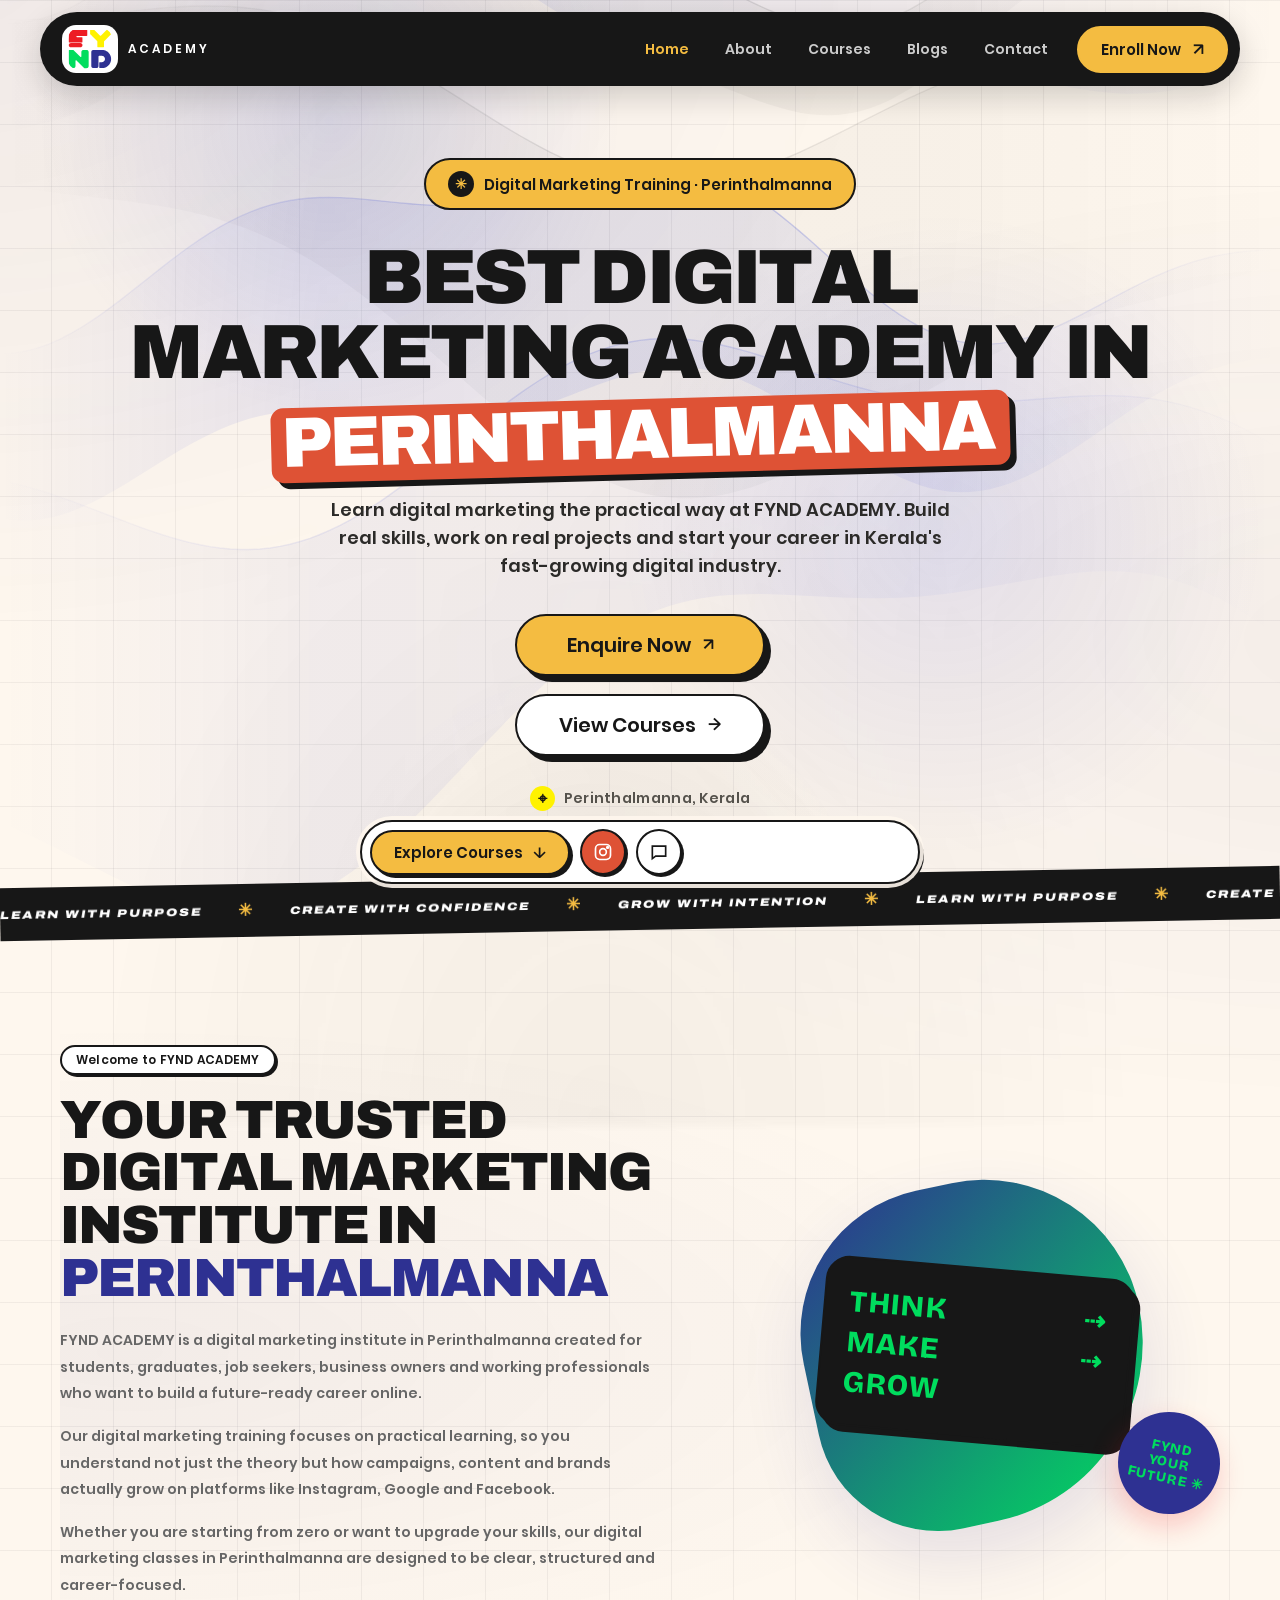
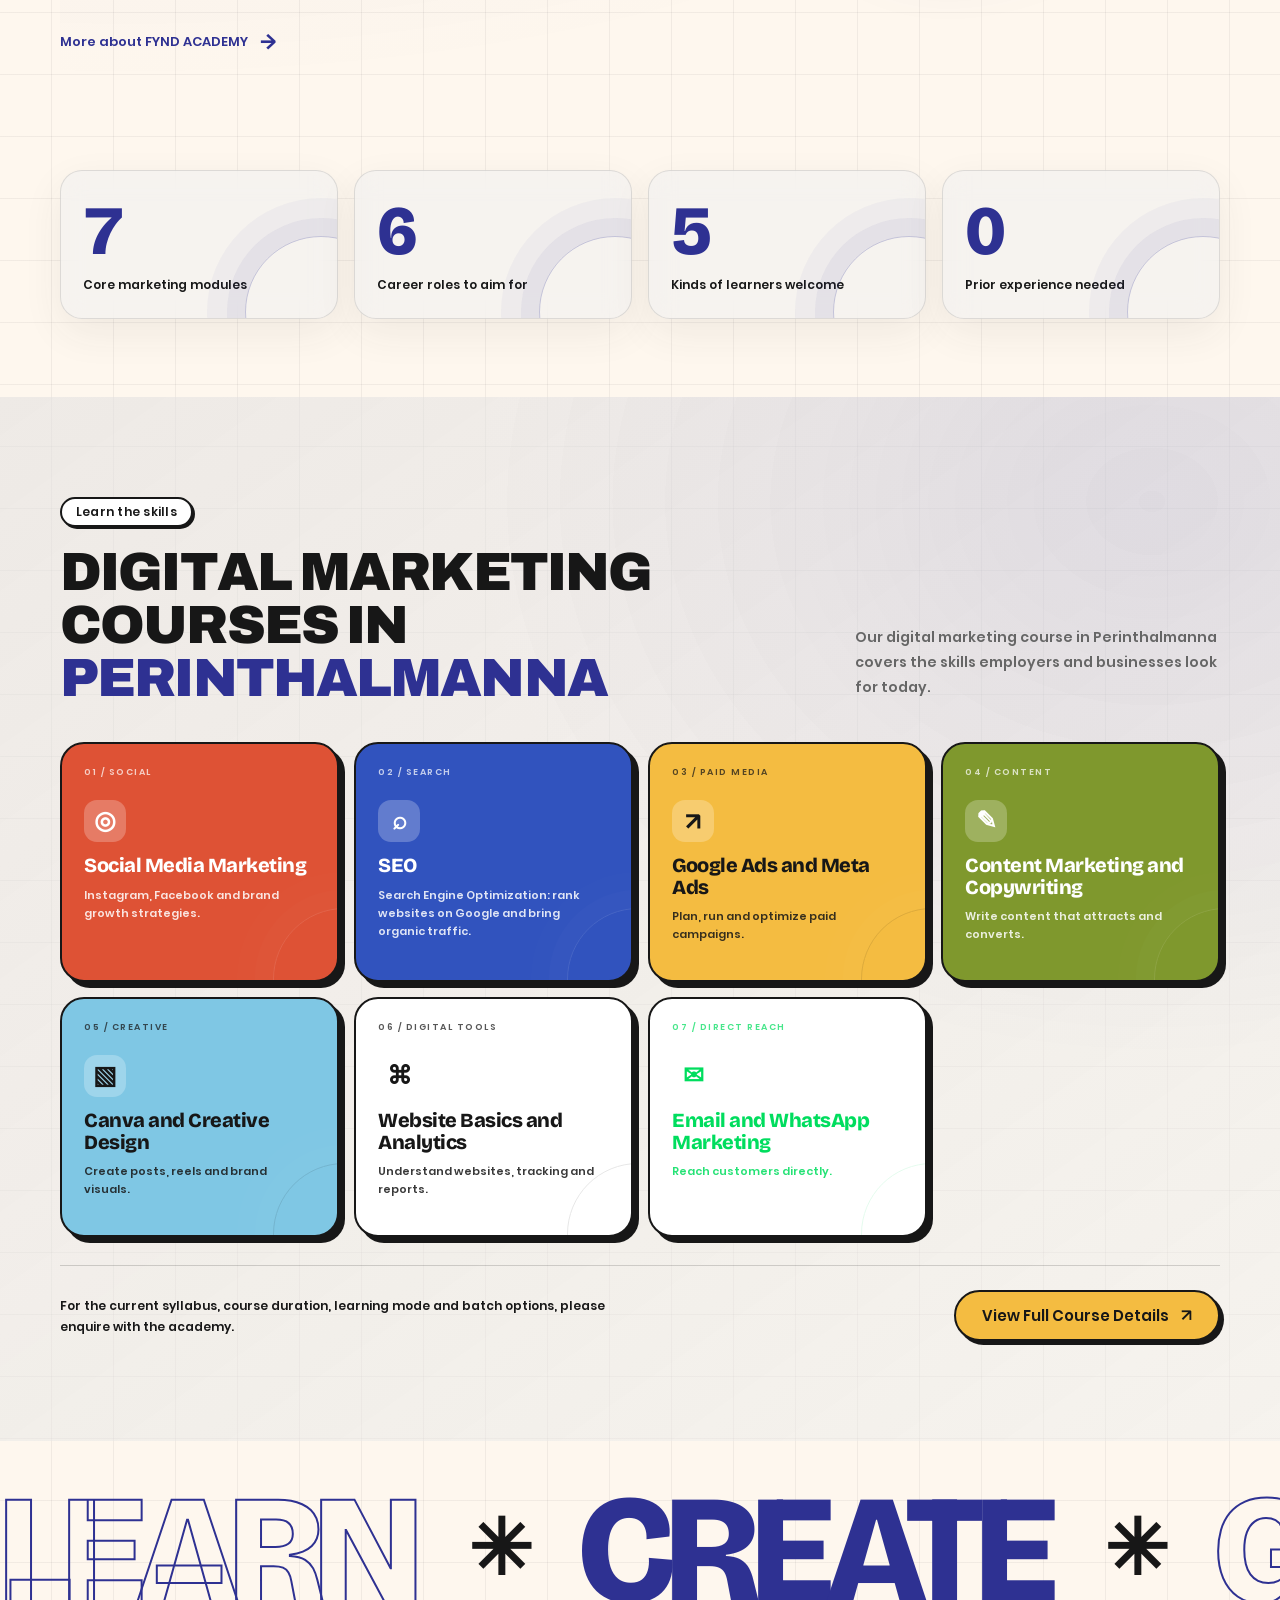
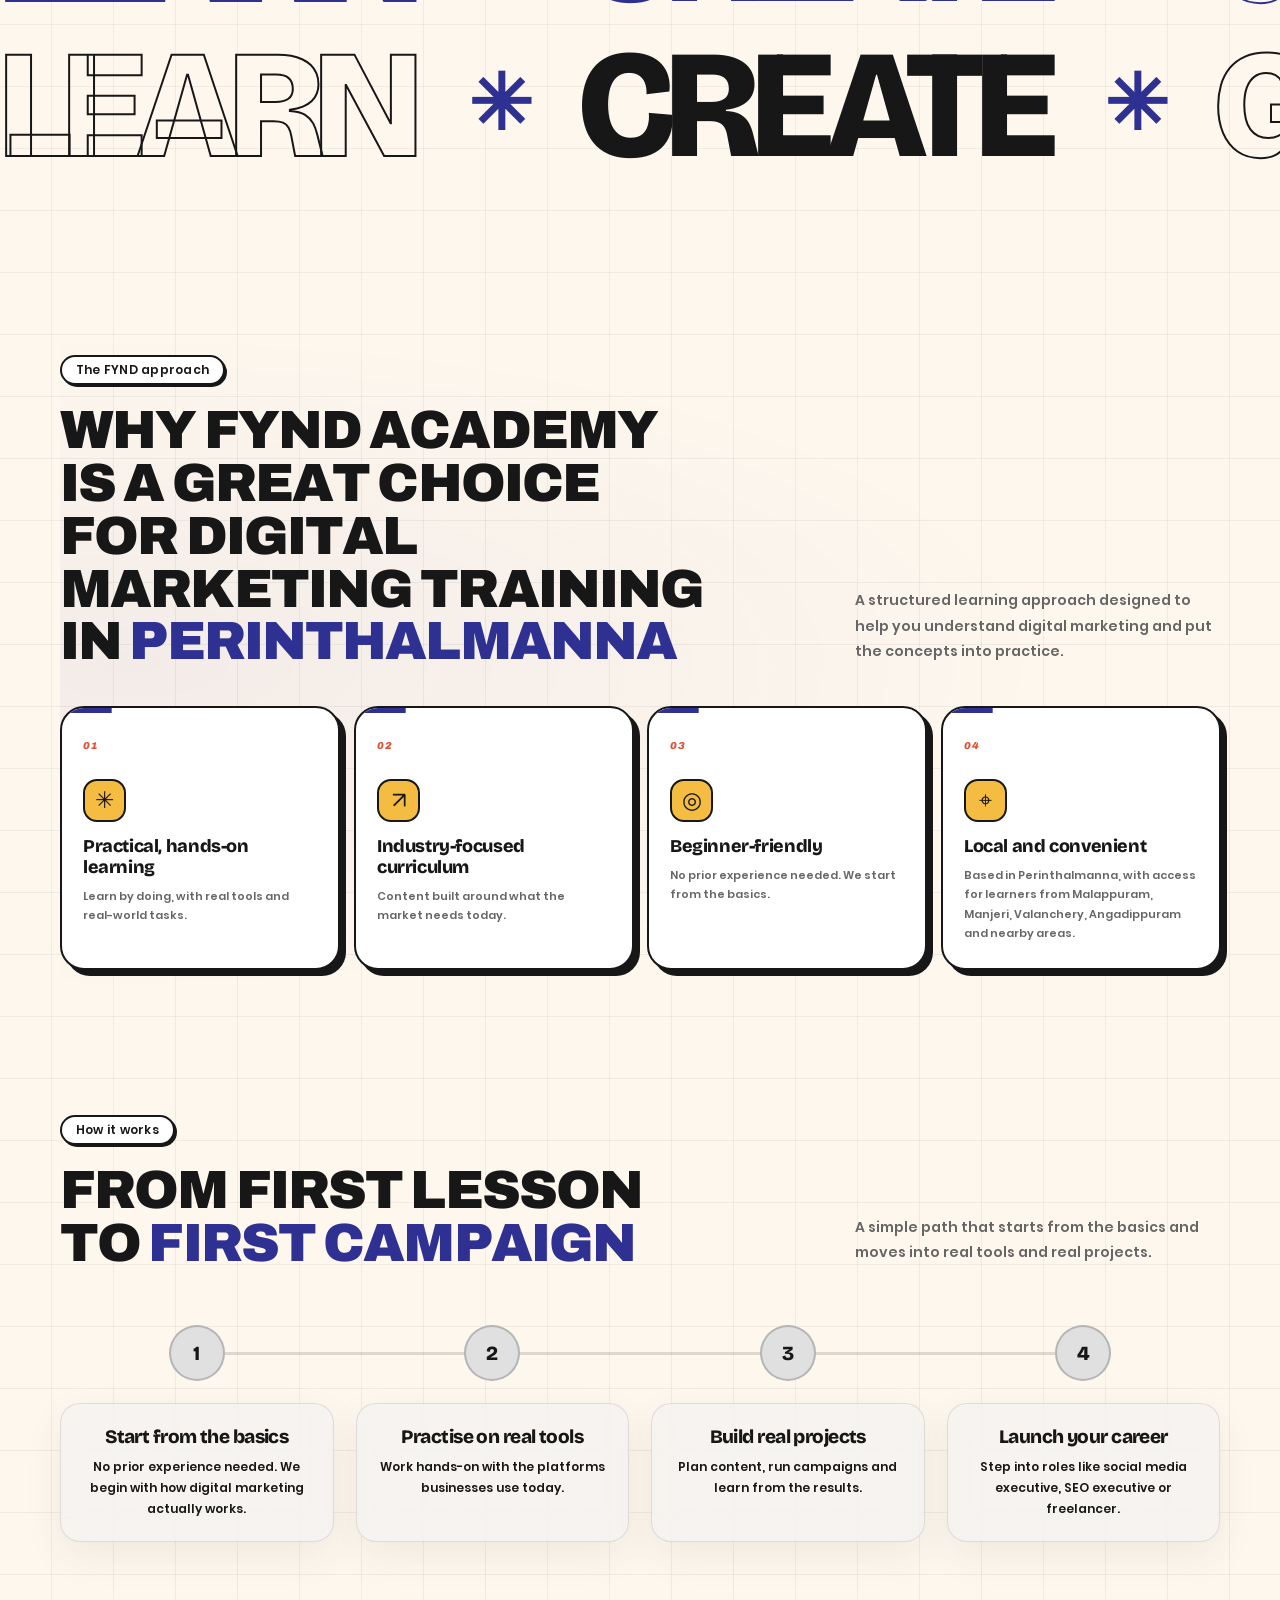
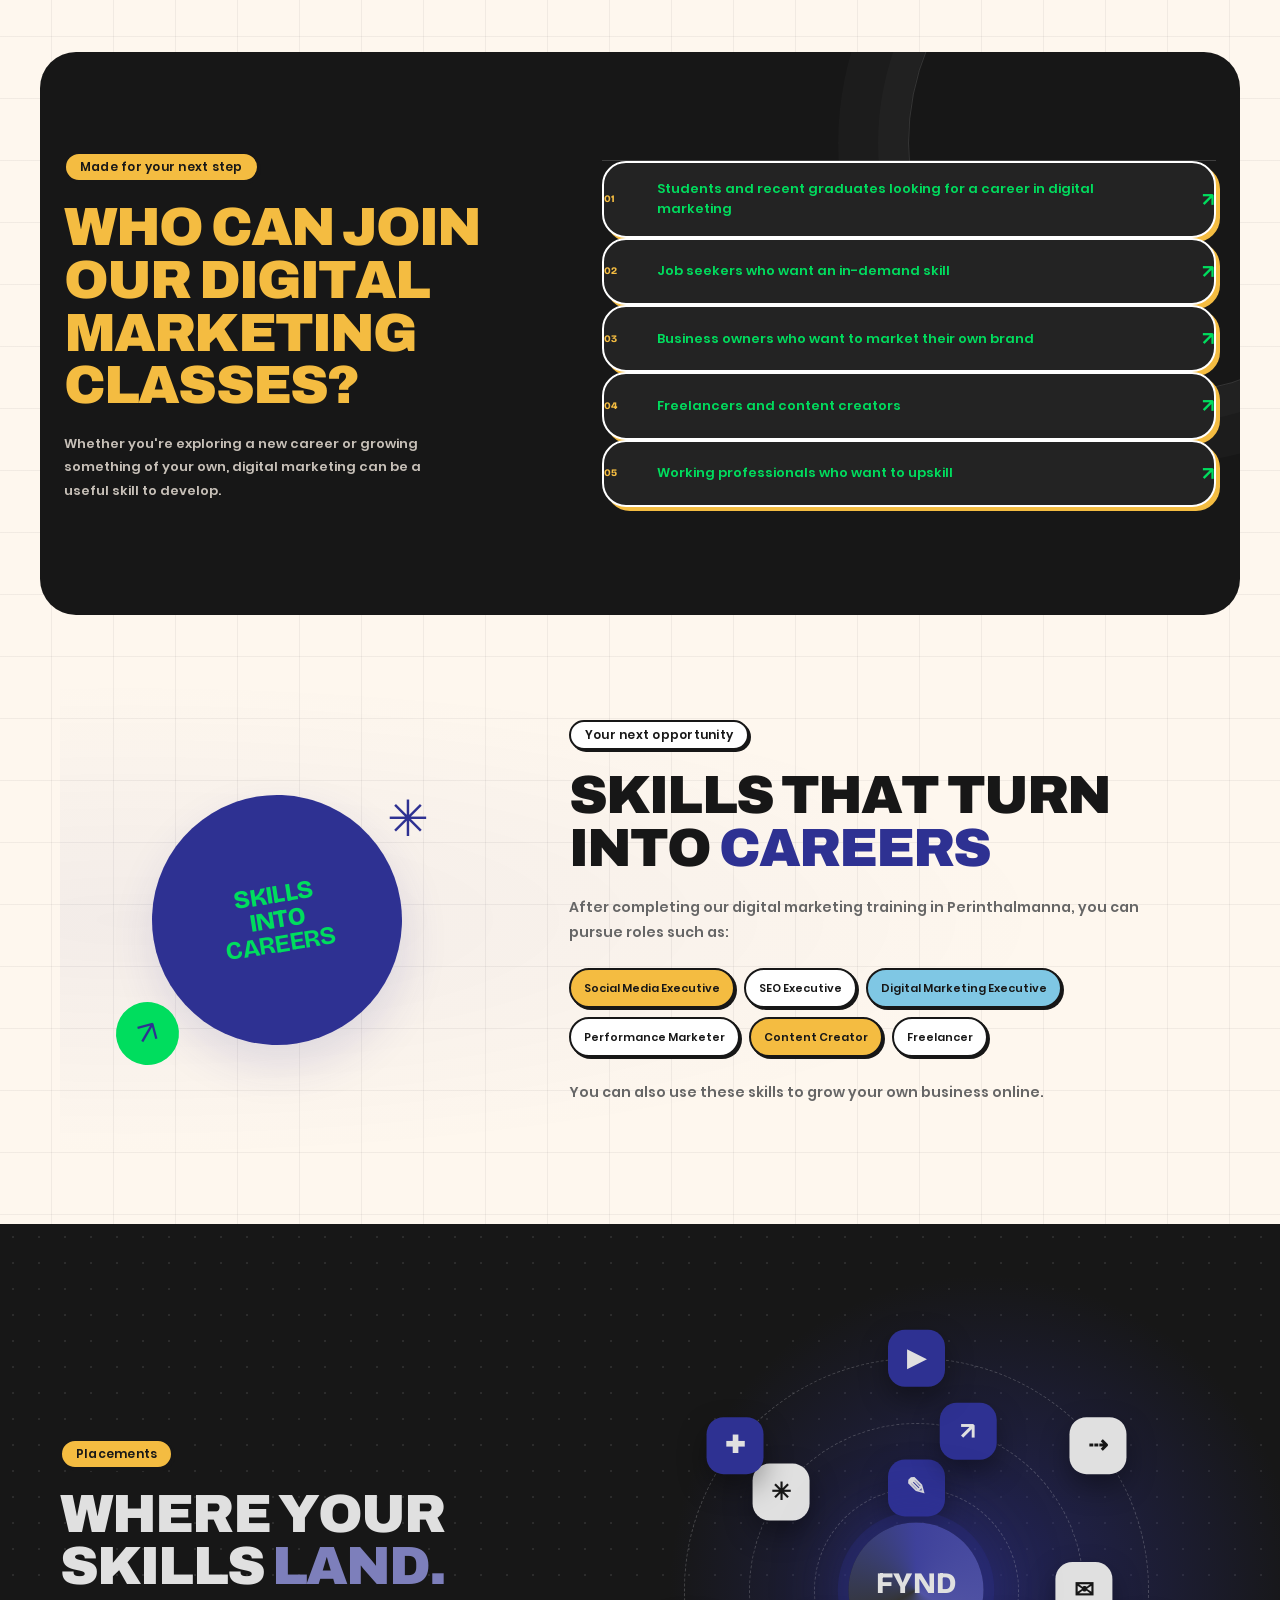
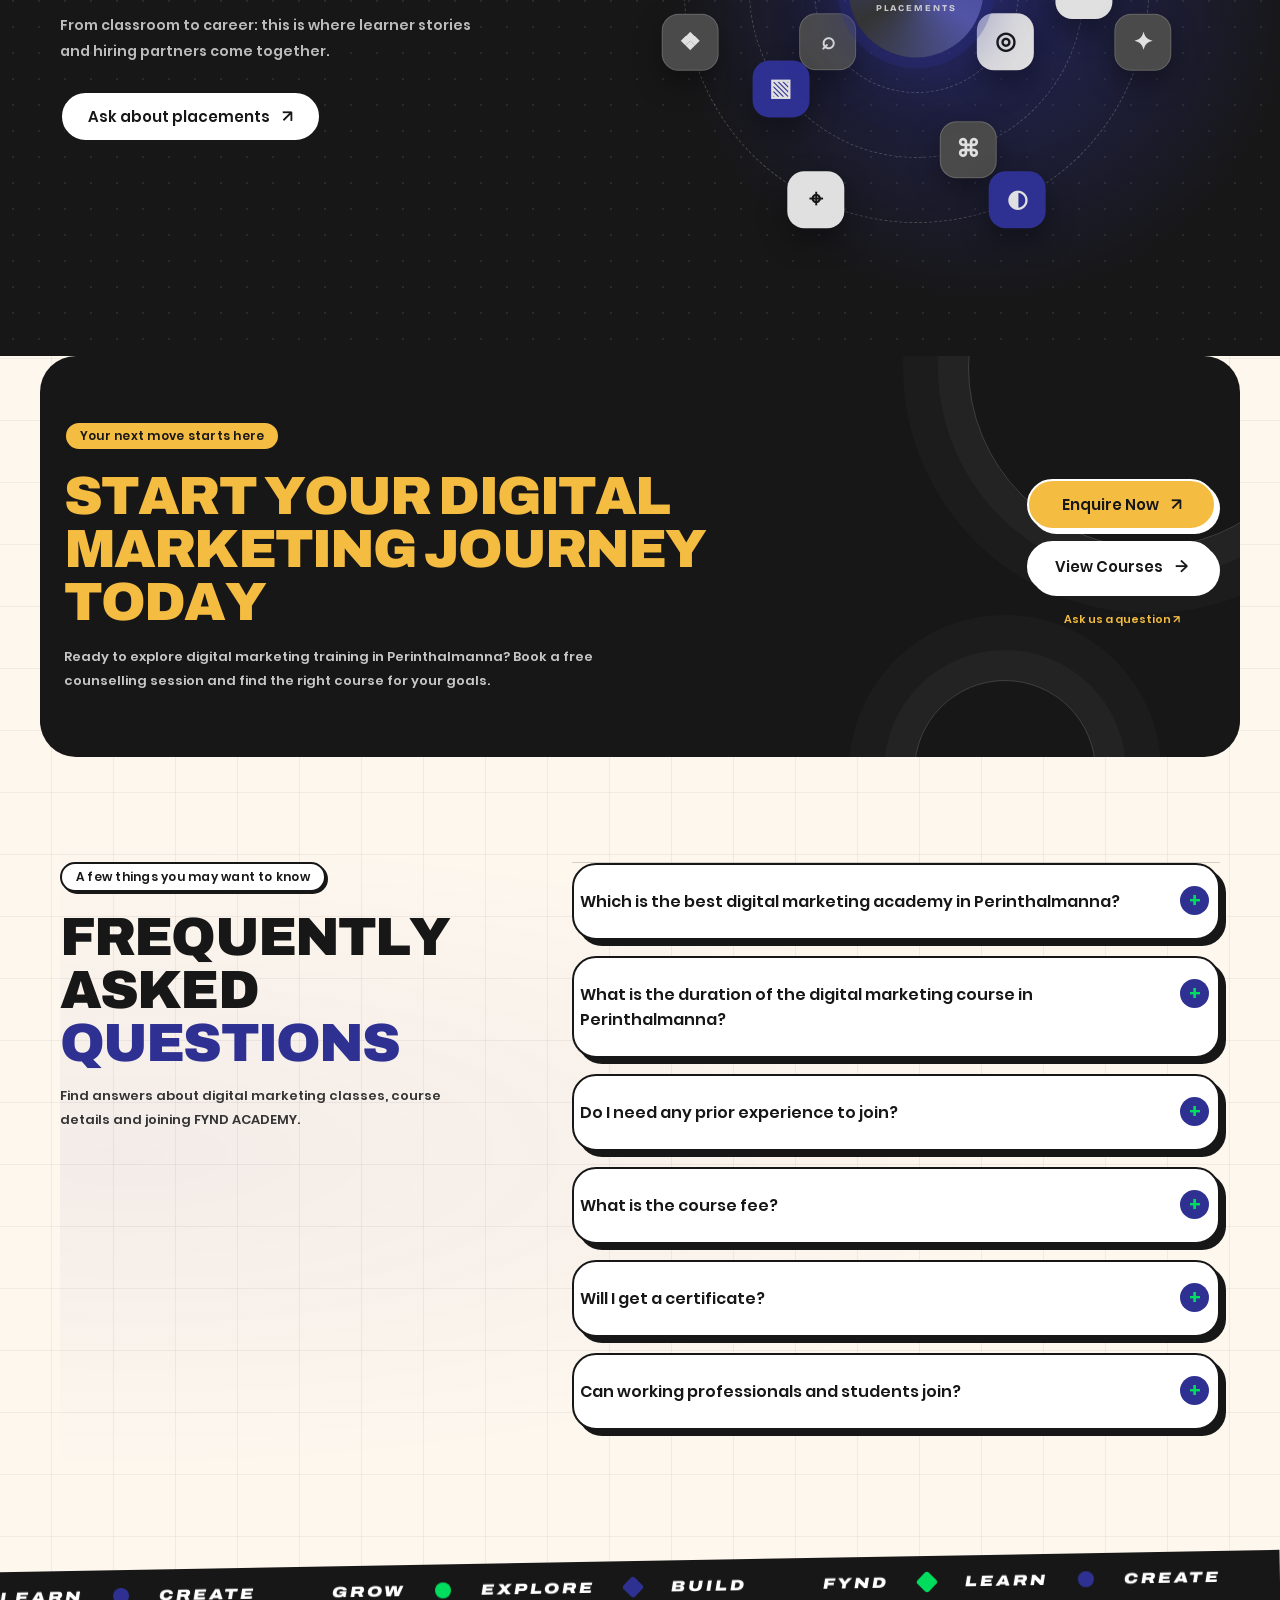
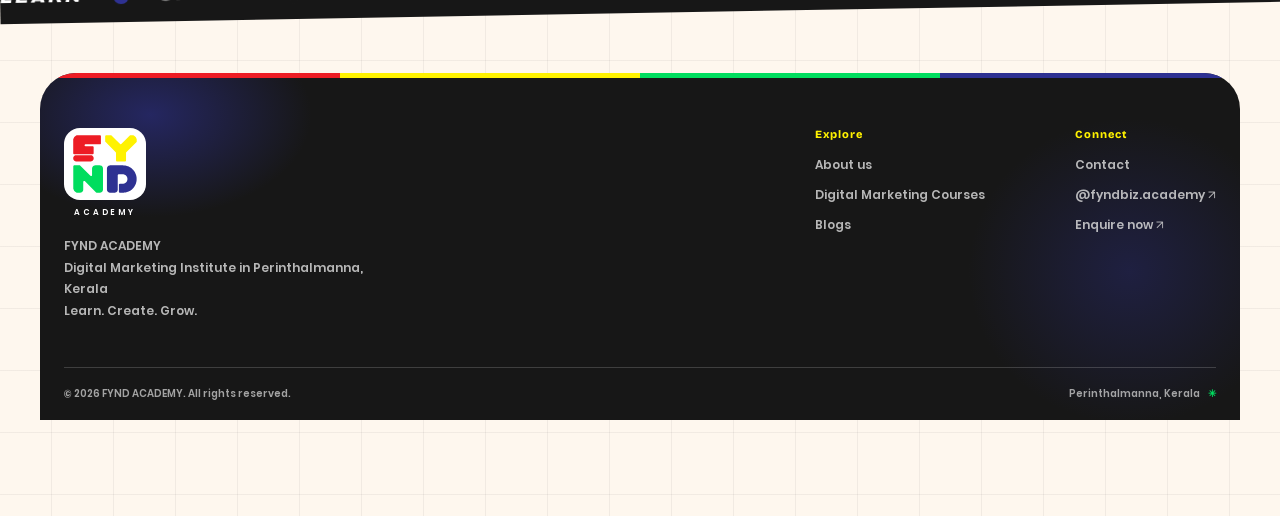
==== commit e85c9c67: "Merge main into creative-redesign Take main's latest pages (official FYND logo, placements, stats an" ====
--- a/index.html
+++ b/index.html
@@ -3,7 +3,7 @@
 <head>
   <meta charset="utf-8">
   <meta name="viewport" content="width=device-width, initial-scale=1">
-  <meta name="theme-color" content="#24113f">
+  <meta name="theme-color" content="#2E3192">
   <meta name="description" content="Join FYND ACADEMY, a digital marketing institute in Perinthalmanna offering practical digital marketing courses, training and classes. Enquire today!">
   <meta name="robots" content="index,follow">
   <link rel="canonical" href="https://fynd-academy.vercel.app/">
@@ -49,9 +49,7 @@
 <body>
   <a class="skip-link" href="#main">Skip to content</a>
   <header class="site-header">
-    <a class="brand" href="index.html" aria-label="FYND Academy home">
-      <span class="brand-mark" aria-hidden="true">F</span><span class="brand-name">FYND<span>ACADEMY</span></span>
-    </a>
+    <a class="brand" href="index.html" aria-label="FYND Academy home"><img class="brand-logo brand-logo--header" src="assets/fynd-academy-logo.svg" alt="" aria-hidden="true"><span class="brand-caption">ACADEMY</span></a>
     <button class="menu-toggle" type="button" aria-label="Open navigation" aria-expanded="false" aria-controls="primary-nav"><span></span><span></span></button>
     <nav class="primary-nav" id="primary-nav" aria-label="Main navigation">
       <a href="index.html" aria-current="page">Home</a><a href="about.html">About</a><a href="courses.html">Courses</a><a href="blogs.html">Blogs</a><a href="contact.html">Contact</a>
@@ -71,7 +69,17 @@
         </div>
         <p class="hero-location"><span aria-hidden="true">⌖</span> Perinthalmanna, Kerala</p>
       </div>
-    </section>
+      <div class="hero-orbit" aria-hidden="true">
+        <span class="ho-ring ho-ring--1"></span><span class="ho-ring ho-ring--2"></span><span class="ho-ring ho-ring--3"></span>
+        <div class="ho-core"><span>FYND</span></div>
+        <div class="ho-arm ho-arm--1" style="--a:20deg"><span class="ho-chip ho-chip--blue">SEO</span><span class="ho-chip ho-chip--b ho-chip--ink">ADS</span></div>
+        <div class="ho-arm ho-arm--2" style="--a:80deg"><span class="ho-chip">REELS</span><span class="ho-chip ho-chip--b ho-chip--blue">EMAIL</span></div>
+        <div class="ho-arm ho-arm--3" style="--a:140deg"><span class="ho-chip ho-chip--ink">SOCIAL</span><span class="ho-chip ho-chip--b">DATA</span></div>
+        <div class="hw hw-search" style="--z:16"><span class="hw-ico">⌕</span><span class="hw-type" data-type></span><i class="hw-caret"></i></div>
+        <div class="hw hw-bars" style="--z:-22"><i style="--h:38%;--d:0s"></i><i style="--h:62%;--d:.4s"></i><i style="--h:48%;--d:.8s"></i><i style="--h:84%;--d:1.2s"></i><i style="--h:70%;--d:1.6s"></i><b>↗</b></div>
+        <div class="hw hw-like" style="--z:30"><span>♥</span></div>
+      </div>
+   </section>
 
     <section class="ticker" aria-label="Academy motto"><div class="ticker-track"><span>LEARN WITH PURPOSE</span><b>✳</b><span>CREATE WITH CONFIDENCE</span><b>✳</b><span>GROW WITH INTENTION</span><b>✳</b><span>LEARN WITH PURPOSE</span><b>✳</b><span>CREATE WITH CONFIDENCE</span></div></section>
 
@@ -90,6 +98,13 @@
       </div>
     </section>
 
+    <section class="stats section-wrap" aria-label="FYND ACADEMY at a glance">
+      <div class="stat"><b data-count="7">7</b><span>Core marketing modules</span></div>
+      <div class="stat"><b data-count="6">6</b><span>Career roles to aim for</span></div>
+      <div class="stat"><b data-count="5">5</b><span>Kinds of learners welcome</span></div>
+      <div class="stat"><b data-count="0" data-from="9">0</b><span>Prior experience needed</span></div>
+    </section>
+
     <section class="section seo-modules" id="courses">
       <div class="section-wrap">
         <div class="section-heading">
@@ -109,6 +124,8 @@
       </div>
     </section>
 
+    <section class="mega" aria-hidden="true"><div class="mega-row" data-dir="1"><span>LEARN</span><i>✳</i><span class="fill">CREATE</span><i>✳</i><span>GROW</span><i>✳</i><span class="fill">LEARN</span><i>✳</i><span>CREATE</span><i>✳</i><span class="fill">GROW</span><i>✳</i><span>LEARN</span><i>✳</i><span class="fill">CREATE</span><i>✳</i><span>GROW</span><i>✳</i></div><div class="mega-row" data-dir="-1"><span>LEARN</span><i>✳</i><span class="fill">CREATE</span><i>✳</i><span>GROW</span><i>✳</i><span class="fill">LEARN</span><i>✳</i><span>CREATE</span><i>✳</i><span class="fill">GROW</span><i>✳</i><span>LEARN</span><i>✳</i><span class="fill">CREATE</span><i>✳</i><span>GROW</span><i>✳</i></div></section>
+
     <section class="section section-wrap why-section">
       <div class="section-heading">
         <div><p class="eyebrow">The FYND approach</p><h2>Why FYND ACADEMY Is a Great Choice for Digital Marketing Training in <span class="text-gradient">Perinthalmanna</span></h2></div>
@@ -120,6 +137,19 @@
         <article class="why-card"><span class="why-number">03</span><div class="why-icon">◎</div><h3>Beginner-friendly</h3><p>No prior experience needed. We start from the basics.</p></article>
         <article class="why-card"><span class="why-number">04</span><div class="why-icon">⌖</div><h3>Local and convenient</h3><p>Based in Perinthalmanna, with access for learners from Malappuram, Manjeri, Valanchery, Angadippuram and nearby areas.</p></article>
       </div>
+    </section>
+
+    <section class="journey section-wrap" aria-label="How learning works at FYND ACADEMY">
+      <div class="section-heading">
+        <div><p class="eyebrow">How it works</p><h2>From first lesson to <span class="text-gradient">first campaign</span></h2></div>
+        <p class="section-intro">A simple path that starts from the basics and moves into real tools and real projects.</p>
+      </div>
+      <ol class="journey-track">
+        <li class="j-step"><span class="j-node">1</span><div class="j-card"><h3>Start from the basics</h3><p>No prior experience needed. We begin with how digital marketing actually works.</p></div></li>
+        <li class="j-step"><span class="j-node">2</span><div class="j-card"><h3>Practise on real tools</h3><p>Work hands-on with the platforms businesses use today.</p></div></li>
+        <li class="j-step"><span class="j-node">3</span><div class="j-card"><h3>Build real projects</h3><p>Plan content, run campaigns and learn from the results.</p></div></li>
+        <li class="j-step"><span class="j-node">4</span><div class="j-card"><h3>Launch your career</h3><p>Step into roles like social media executive, SEO executive or freelancer.</p></div></li>
+      </ol>
     </section>
 
     <section class="audience-section">
@@ -140,6 +170,24 @@
       <div class="outcomes-copy"><p class="eyebrow">Your next opportunity</p><h2>Skills That Turn Into <span class="text-gradient">Careers</span></h2><p>After completing our digital marketing training in Perinthalmanna, you can pursue roles such as:</p><div class="role-tags"><span>Social Media Executive</span><span>SEO Executive</span><span>Digital Marketing Executive</span><span>Performance Marketer</span><span>Content Creator</span><span>Freelancer</span></div><p>You can also use these skills to grow your own business online.</p></div>
     </section>
 
+    <section class="placements" id="placements" aria-label="Placements">
+      <div class="section-wrap pl-layout">
+        <div class="pl-copy">
+          <p class="eyebrow eyebrow--light">Placements</p>
+          <h2>Where your skills <span>land.</span></h2>
+          <p>From classroom to career: this is where learner stories and hiring partners come together.</p>
+          <div class="pl-actions"><button class="button button--white" type="button" data-open-enroll>Ask about placements <span aria-hidden="true">↗</span></button></div>
+        </div>
+        <!-- Orbiting rings. Replace any <span class="orb-item">glyph</span> with
+             <span class="orb-item"><img src="assets/placements/name.jpg" alt="Name, Company"></span>
+             to show a real learner photo or company logo. Add or remove .c-slot items freely (set --a to the angle in degrees). -->
+        <div class="circles" role="img" aria-label="Rings of learners and companies orbiting the word placements">
+          <div class="c-ring c-ring--1"><span class="c-slot" style="--a:0.0deg"><span class="orb-item">✎</span></span><span class="c-slot" style="--a:120.0deg"><span class="orb-item">◎</span></span><span class="c-slot" style="--a:240.0deg"><span class="orb-item">⌕</span></span></div><div class="c-ring c-ring--2"><span class="c-slot" style="--a:18.0deg"><span class="orb-item">↗</span></span><span class="c-slot" style="--a:90.0deg"><span class="orb-item">✉</span></span><span class="c-slot" style="--a:162.0deg"><span class="orb-item">⌘</span></span><span class="c-slot" style="--a:234.0deg"><span class="orb-item">▧</span></span><span class="c-slot" style="--a:306.0deg"><span class="orb-item">✳</span></span></div><div class="c-ring c-ring--3"><span class="c-slot" style="--a:0.0deg"><span class="orb-item">▶</span></span><span class="c-slot" style="--a:51.4deg"><span class="orb-item">⇢</span></span><span class="c-slot" style="--a:102.9deg"><span class="orb-item">✦</span></span><span class="c-slot" style="--a:154.3deg"><span class="orb-item">◐</span></span><span class="c-slot" style="--a:205.7deg"><span class="orb-item">⌖</span></span><span class="c-slot" style="--a:257.1deg"><span class="orb-item">❖</span></span><span class="c-slot" style="--a:308.6deg"><span class="orb-item">✚</span></span></div>
+          <div class="c-core"><span>FYND</span><b>PLACEMENTS</b></div>
+        </div>
+      </div>
+    </section>
+
     <section class="seo-cta">
       <div class="section-wrap seo-cta-inner">
         <div><p class="eyebrow eyebrow--light">Your next move starts here</p><h2>Start Your Digital Marketing Journey <span>Today</span></h2><p>Ready to explore digital marketing training in Perinthalmanna? Book a free counselling session and find the right course for your goals.</p></div>
@@ -160,10 +208,10 @@
     </section>
   </main>
 
-    <div class="action-bar" aria-label="Quick actions"><a class="action-bar-main" href="courses.html#digital-marketing">Explore Courses <span aria-hidden="true">↓</span></a><a class="action-bar-icon action-bar-icon--ig" href="https://www.instagram.com/fyndbiz.academy/" target="_blank" rel="noopener noreferrer" aria-label="FYND ACADEMY on Instagram"><svg viewBox="0 0 24 24" width="20" height="20" fill="none" stroke="currentColor" stroke-width="2" aria-hidden="true"><rect x="3" y="3" width="18" height="18" rx="5"/><circle cx="12" cy="12" r="4"/><circle cx="17.5" cy="6.5" r="1" fill="currentColor"/></svg></a><a class="action-bar-icon" href="contact.html" aria-label="Contact FYND ACADEMY"><svg viewBox="0 0 24 24" width="20" height="20" fill="none" stroke="currentColor" stroke-width="2" aria-hidden="true"><path d="M4 5h16v12H8l-4 3z"/></svg></a></div>
+  <div class="action-bar" aria-label="Quick actions"><a class="action-bar-main" href="courses.html#digital-marketing">Explore Courses <span aria-hidden="true">↓</span></a><a class="action-bar-icon action-bar-icon--ig" href="https://www.instagram.com/fyndbiz.academy/" target="_blank" rel="noopener noreferrer" aria-label="FYND ACADEMY on Instagram"><svg viewBox="0 0 24 24" width="20" height="20" fill="none" stroke="currentColor" stroke-width="2" aria-hidden="true"><rect x="3" y="3" width="18" height="18" rx="5"/><circle cx="12" cy="12" r="4"/><circle cx="17.5" cy="6.5" r="1" fill="currentColor"/></svg></a><a class="action-bar-icon" href="contact.html" aria-label="Contact FYND ACADEMY"><svg viewBox="0 0 24 24" width="20" height="20" fill="none" stroke="currentColor" stroke-width="2" aria-hidden="true"><path d="M4 5h16v12H8l-4 3z"/></svg></a></div>
   <footer class="site-footer">
     <div class="footer-main section-wrap">
-      <div><a class="brand brand--footer" href="index.html"><span class="brand-mark">F</span><span class="brand-name">FYND<span>ACADEMY</span></span></a><p><strong>FYND ACADEMY</strong><br>Digital Marketing Institute in Perinthalmanna, Kerala<br>Learn. Create. Grow.</p></div>
+      <div><a class="brand brand--footer" href="index.html" aria-label="FYND Academy home"><img class="brand-logo brand-logo--footer" src="assets/fynd-academy-logo.svg" alt="" aria-hidden="true"><span class="brand-caption">ACADEMY</span></a><p><strong>FYND ACADEMY</strong><br>Digital Marketing Institute in Perinthalmanna, Kerala<br>Learn. Create. Grow.</p></div>
       <div class="footer-links"><div><b>Explore</b><a href="about.html">About us</a><a href="courses.html">Digital Marketing Courses</a><a href="blogs.html">Blogs</a></div><div><b>Connect</b><a href="contact.html">Contact</a><a href="https://www.instagram.com/fyndbiz.academy/" target="_blank" rel="noopener noreferrer">@fyndbiz.academy ↗</a><button type="button" data-open-enroll>Enquire now ↗</button></div></div>
     </div>
     <div class="footer-bottom section-wrap"><span>© <span data-year>2026</span> FYND ACADEMY. All rights reserved.</span><span>Perinthalmanna, Kerala <b>✳</b></span></div>
--- a/styles.css
+++ b/styles.css
@@ -1,24 +1,17 @@
 /* FYND Academy — responsive brand system */
-@font-face {
-  font-family: "Poppins";
-  src: url("assets/fonts/poppins.semibold.ttf") format("truetype");
-  font-weight: 600;
-  font-style: normal;
-  font-display: swap;
-}
-:root{--ink:#181614;--muted:#6d6a62;--purple:#3153BE;--purple-dark:#171717;--lime:#F4BC41;--peach:#DE5235;--blue:#7FC7E4;--paper:#FEF7EE;--white:#fff;--line:#eadfd0;--shadow:0 22px 70px rgba(23,23,23,.13);--radius:26px;--coral:#DE5235;--gold:#F4BC41;--olive:#7F982D;--royal:#3153BE;--sky:#7FC7E4;--cream:#FEF7EE;--font-display:"Poppins","Segoe UI",Arial,sans-serif;--font-body:"DM Sans","Segoe UI",Arial,sans-serif}
-*{box-sizing:border-box}html{scroll-behavior:smooth;scroll-padding-top:100px}body{margin:0;background:var(--paper);color:var(--ink);font:16px/1.65 var(--font-body),sans-serif;-webkit-font-smoothing:antialiased}body:has(.enroll-dialog[open]){overflow:hidden}a{color:inherit}button,input,select,textarea{font:inherit}button{cursor:pointer}button:focus-visible,a:focus-visible,input:focus-visible,select:focus-visible,textarea:focus-visible{outline:3px solid #9f85ff;outline-offset:3px}::selection{background:var(--lime);color:var(--purple-dark)}.skip-link{position:absolute;left:16px;top:-60px;background:var(--lime);color:var(--purple-dark);padding:10px 16px;border-radius:10px;z-index:20}.skip-link:focus{top:12px}.section-wrap{width:min(1160px,calc(100% - 48px));margin-inline:auto}.site-header{height:82px;padding:0 max(24px,calc((100vw - 1160px)/2));display:flex;align-items:center;justify-content:space-between;gap:30px;background:rgba(251,250,255,.92);backdrop-filter:blur(16px);-webkit-backdrop-filter:blur(16px);border-bottom:1px solid rgba(36,17,63,.07);position:sticky;top:0;z-index:10}.brand{display:inline-flex;align-items:center;gap:10px;text-decoration:none;flex-shrink:0}.brand-mark{width:42px;height:42px;display:grid;place-items:center;background:var(--purple-dark);color:var(--lime);font:800 25px/1 var(--font-display);border-radius:14px;transform:rotate(-5deg)}.brand-name{display:flex;flex-direction:column;font:800 18px/.95 var(--font-display);letter-spacing:-.8px}.brand-name span{font:700 9px/1.5 var(--font-body);letter-spacing:3px;color:var(--muted)}.primary-nav{display:flex;align-items:center;gap:30px}.primary-nav>a{position:relative;text-decoration:none;font-size:13px;font-weight:700;color:#625a6f;transition:color .2s}.primary-nav>a:hover,.primary-nav>a[aria-current=page]{color:var(--purple)}.primary-nav>a[aria-current=page]:after{content:"";position:absolute;left:0;right:0;bottom:-10px;height:2px;border-radius:4px;background:var(--purple)}.button{border:0;display:inline-flex;align-items:center;justify-content:center;gap:16px;padding:15px 22px;border-radius:999px;background:var(--purple);color:#fff;text-decoration:none;font:700 13px var(--font-body);box-shadow:0 10px 24px rgba(117,69,239,.2);transition:transform .2s,box-shadow .2s,background .2s}.button:hover{transform:translateY(-3px);box-shadow:0 14px 30px rgba(117,69,239,.28);background:#6533df}.button span{font-size:17px;line-height:1}.button--nav{padding:12px 18px;font-size:12px}.button--light{background:#fff;color:var(--purple-dark);box-shadow:none;border:1px solid rgba(36,17,63,.12)}.button--light:hover{background:var(--lime);color:var(--purple-dark);box-shadow:none}.button--lime{background:var(--lime);color:var(--purple-dark);box-shadow:none}.button--lime:hover{background:#ecff9d;color:var(--purple-dark);box-shadow:0 12px 30px rgba(223,255,112,.15)}.menu-toggle{display:none;width:44px;height:44px;border:1px solid var(--line);border-radius:14px;background:#fff;align-items:center;justify-content:center;flex-direction:column;gap:5px}.menu-toggle span{width:17px;height:2px;background:var(--purple-dark);border-radius:4px;transition:transform .2s}
-.hero{min-height:620px;display:grid;grid-template-columns:1.03fr .97fr;align-items:center;gap:36px;padding-block:76px 88px}.hero-copy{position:relative;z-index:1}.eyebrow{display:flex;align-items:center;gap:9px;margin:0 0 19px;color:var(--purple);font:800 10px var(--font-body);letter-spacing:2.1px;text-transform:uppercase}.eyebrow-dot{width:8px;height:8px;background:var(--lime);border:2px solid var(--purple);border-radius:50%;box-shadow:0 0 0 4px rgba(117,69,239,.09)}h1,h2,h3,p{margin-top:0}.hero h1,.inner-hero h1{font:800 clamp(54px,6.2vw,82px)/1.02 var(--font-display);letter-spacing:-5px;margin:0 0 25px}.text-gradient{background:linear-gradient(100deg,#7545ef 5%,#a14ef5 55%,#f078a1 100%);-webkit-background-clip:text;background-clip:text;color:transparent}.hero-lead,.inner-lead{font-size:17px;line-height:1.8;color:var(--muted);max-width:540px;margin-bottom:27px}.hero-actions{display:flex;gap:12px;flex-wrap:wrap}.hero-note{display:flex;align-items:center;gap:12px;margin-top:35px;color:#81788d;font-size:11px;font-weight:600;letter-spacing:.3px}.note-stars{color:var(--purple);font-size:16px;letter-spacing:3px}.hero-art{height:440px;position:relative;display:grid;place-items:center;isolation:isolate}.hero-art:before{content:"";position:absolute;width:360px;height:360px;border-radius:50%;background:linear-gradient(140deg,#d9c7ff,#a88cff);z-index:-2;box-shadow:0 40px 90px rgba(117,69,239,.18)}.hero-art:after{content:"";position:absolute;width:425px;height:425px;border:1px dashed rgba(117,69,239,.35);border-radius:50%;z-index:-2}.art-orbit{position:absolute;border:1px solid rgba(36,17,63,.14);border-radius:50%;transform:rotate(-22deg)}.art-orbit--one{width:500px;height:180px}.art-orbit--two{width:480px;height:250px;transform:rotate(55deg)}.art-sun{width:240px;height:240px;border-radius:46% 54% 58% 42%/46% 41% 59% 54%;background:var(--lime);display:grid;place-items:center;position:relative;transform:rotate(-8deg);box-shadow:0 22px 50px rgba(36,17,63,.17)}.art-sun span{font:800 31px/.98 var(--font-display);letter-spacing:-1.8px;text-align:center;transform:rotate(8deg);color:var(--purple-dark)}.art-sun i{position:absolute;right:18px;top:20px;font-size:33px;font-style:normal;color:var(--purple);transform:rotate(8deg)}.art-sticker{position:absolute;z-index:2;padding:13px 17px;font:800 11px/1.2 var(--font-display);letter-spacing:1px;box-shadow:0 15px 35px rgba(36,17,63,.15)}.art-sticker--top{background:#fff;color:var(--purple);top:45px;left:16px;transform:rotate(-9deg);border-radius:5px}.art-sticker--side{background:var(--peach);color:var(--purple-dark);right:3px;bottom:90px;transform:rotate(8deg);border-radius:5px}.art-sticker--side b{font-size:19px;margin-left:8px}.art-star{position:absolute;color:var(--purple-dark);font-size:40px}.art-star--one{top:70px;right:68px}.art-star--two{bottom:40px;left:65px;color:#fff;font-size:52px}.art-caption{position:absolute;bottom:3px;font-size:9px;font-weight:800;letter-spacing:2px;color:#766a8b}.art-caption span{color:var(--purple)}
-.ticker{overflow:hidden;background:var(--purple-dark);color:var(--lime);white-space:nowrap;padding:16px 0}.ticker-track{display:flex;align-items:center;justify-content:space-around;gap:36px;min-width:max-content;font:800 11px var(--font-display);letter-spacing:2px}.ticker-track b{color:var(--peach);font-size:17px}.section{padding-block:112px}.section-heading{display:flex;justify-content:space-between;gap:45px;align-items:end;margin-bottom:38px}.section-heading h2,.section h2{font:800 clamp(38px,4.3vw,57px)/1.07 var(--font-display);letter-spacing:-2.5px;margin:0}.section-intro{max-width:365px;color:var(--muted);font-size:14px;line-height:1.8;margin:0 0 4px}.course-grid{display:grid;grid-template-columns:repeat(4,1fr);gap:16px}.course-card{min-height:320px;border-radius:22px;padding:23px;display:flex;flex-direction:column;align-items:flex-start;position:relative;overflow:hidden;text-decoration:none;transition:transform .22s,box-shadow .22s}.course-card:hover{transform:translateY(-7px);box-shadow:var(--shadow)}.course-card[hidden],.blog-card[hidden]{display:none!important}.course-card:before{content:"";position:absolute;width:170px;height:170px;border:1px solid currentColor;border-radius:50%;right:-92px;top:80px;opacity:.16;box-shadow:0 0 0 20px rgba(255,255,255,.12),0 0 0 42px rgba(255,255,255,.1)}.course-card--violet{background:#ded0ff;color:#2e1758}.course-card--peach{background:#ffbba9;color:#4b2030}.course-card--lime{background:#e4f78e;color:#283315}.course-card--blue{background:#b8d1ff;color:#1b2d56}.course-card--pink{background:#ffd1e6;color:#51253f}.course-card--cream{background:#f0e9dd;color:#41372b}.course-index{font-size:9px;font-weight:800;letter-spacing:1.7px;opacity:.72}.course-icon{margin:23px 0 12px;display:grid;place-items:center;width:43px;height:43px;border-radius:14px;background:rgba(255,255,255,.48);font-size:22px}.course-card h2,.course-card h3{font:800 27px/1.06 var(--font-display);letter-spacing:-1px;margin:0 0 10px;position:relative}.course-card p{font-size:12px;line-height:1.6;max-width:220px;opacity:.8;margin-bottom:18px}.card-link{display:flex;align-items:center;gap:12px;margin-top:auto;font-size:11px;font-weight:800;position:relative}.card-link b{font-size:18px}.center-action{text-align:center;margin-top:32px}.text-link{display:inline-flex;align-items:center;gap:12px;color:var(--purple);font-size:13px;font-weight:800;text-decoration:none}.text-link span{font-size:21px;transition:transform .2s}.text-link:hover span{transform:translateX(5px)}
-.process-section,.values-section,.mini-cta{background:var(--purple-dark);color:#fff;overflow:hidden}.process-layout{display:grid;grid-template-columns:.9fr 1.1fr;gap:100px;padding-block:100px}.eyebrow--light{color:var(--lime)}.process-layout h2{font:800 clamp(44px,5vw,65px)/1.02 var(--font-display);letter-spacing:-3px;margin-bottom:20px}.process-layout h2 span,.mini-cta h2 span{color:var(--lime)}.process-copy{color:#c2b9d0;font-size:14px;line-height:1.8;max-width:370px;margin-bottom:25px}.steps{align-self:center}.step{display:grid;grid-template-columns:42px 1fr 36px;gap:18px;align-items:start;padding:25px 0;border-bottom:1px solid rgba(255,255,255,.16)}.step:first-child{border-top:1px solid rgba(255,255,255,.16)}.step>span{color:var(--lime);font:800 12px var(--font-display);padding-top:5px}.step h3{font:800 20px var(--font-display);margin:0 0 5px}.step p{font-size:12px;color:#bcb2ca;margin:0;line-height:1.7}.step>b{color:var(--peach);font-size:24px;text-align:right}.closing-cta{position:relative;text-align:center;padding-block:120px}.closing-cta .eyebrow{justify-content:center}.closing-cta h2{font-size:clamp(43px,5vw,65px);margin-bottom:20px}.closing-cta>p:not(.eyebrow){max-width:500px;margin:0 auto 24px;color:var(--muted);font-size:14px}.cta-shape{position:absolute;right:7%;top:70px;color:#e9e0ff;font-size:100px;z-index:-1;transform:rotate(15deg)}
-.site-footer{background:#1a102c;color:#fff}.footer-main{display:flex;justify-content:space-between;gap:50px;padding-block:55px 45px}.brand--footer .brand-mark{background:var(--lime);color:var(--purple-dark)}.brand--footer .brand-name{color:#fff}.brand--footer .brand-name span{color:#b9adc9}.footer-main>div:first-child>p{color:#b9adc9;font-size:12px;line-height:1.8;margin:18px 0 0}.footer-links{display:flex;gap:90px}.footer-links>div{display:grid;gap:10px;align-content:start}.footer-links b{font:800 11px var(--font-display);letter-spacing:1px;color:var(--lime);margin-bottom:4px}.footer-links a,.footer-links button{font-size:12px;color:#c5bbd1;text-decoration:none;background:none;border:0;text-align:left;padding:0}.footer-links a:hover,.footer-links button:hover{color:#fff}.footer-bottom{border-top:1px solid rgba(255,255,255,.12);padding-block:18px;display:flex;justify-content:space-between;color:#9f94af;font-size:10px}.footer-bottom b{color:var(--lime);margin-left:6px}
-.inner-hero{min-height:415px;padding-block:92px 80px;position:relative;overflow:hidden}.inner-hero h1{font-size:clamp(52px,6.5vw,82px)}.inner-hero:after{content:"";position:absolute;width:280px;height:280px;border:1px solid #e9dfff;border-radius:50%;right:8%;top:60px;box-shadow:0 0 0 24px #f5f0ff,0 0 0 50px #faf7ff;z-index:-1}.inner-hero--compact{min-height:360px;padding-block:75px 55px}.inner-hero--compact:after{width:220px;height:220px;top:36px}.inner-hero .inner-lead{max-width:570px}.inner-hero-mark{position:absolute;right:17%;top:125px;width:120px;height:120px;background:var(--lime);border-radius:38% 62% 50% 50%;display:grid;place-items:center;transform:rotate(12deg);color:var(--purple-dark)}.inner-hero-mark span{font:800 78px var(--font-display)}.inner-hero-mark b{position:absolute;right:-16px;top:-15px;color:var(--purple);font-size:35px}.story-grid{display:grid;grid-template-columns:1fr 1fr;gap:95px;padding-top:55px;padding-bottom:115px}.story-grid h2{font:800 clamp(38px,4vw,53px)/1.1 var(--font-display);letter-spacing:-2px}.story-copy{padding-top:15px}.story-copy p{color:var(--muted);font-size:15px;line-height:1.9;margin-bottom:20px}.story-copy .text-link{color:var(--purple);font-size:12px}.values-section{padding-block:100px}.section-intro--light{color:#c2b9d0}.values-section .section-heading{align-items:end}.values-section h2{font:800 clamp(42px,5vw,60px)/1.05 var(--font-display);letter-spacing:-2px}.values-section h2 span{color:var(--lime)}.value-grid{display:grid;grid-template-columns:repeat(3,1fr);gap:16px;margin-top:45px}.value-grid article{padding:26px;border:1px solid rgba(255,255,255,.16);border-radius:18px;background:rgba(255,255,255,.035)}.value-grid article>span{color:var(--peach);font:800 12px var(--font-display)}.value-grid h3{font:800 20px var(--font-display);margin:25px 0 8px}.value-grid p{font-size:12px;line-height:1.8;color:#bcb2ca;margin:0}.quote-section{text-align:center;padding-block:100px}.quote-mark{color:var(--purple);font:800 90px/.7 var(--font-display)}.quote-section blockquote{font:800 clamp(28px,4.3vw,49px)/1.2 var(--font-display);letter-spacing:-1.5px;max-width:790px;margin:20px auto}.quote-section>p{font:800 9px var(--font-body);letter-spacing:2px;color:var(--muted);margin-bottom:25px}
+:root{--ink:#181614;--muted:#6d6a62;--purple:color-mix(in srgb, #2E3192 92%, white);--purple-dark:#171717;--lime:color-mix(in srgb, #FFF200 66%, black);--peach:color-mix(in srgb, #ED1C24 92%, white);--blue:color-mix(in srgb, #2E3192 52%, white);--paper:#FEF7EE;--white:#fff;--line:#eadfd0;--shadow:0 22px 70px rgba(23,23,23,.13);--radius:26px;--coral:color-mix(in srgb, #ED1C24 92%, white);--gold:color-mix(in srgb, #FFF200 66%, black);--olive:color-mix(in srgb, #00DD5E 52%, black);--royal:color-mix(in srgb, #2E3192 92%, white);--sky:color-mix(in srgb, #2E3192 52%, white);--cream:#FEF7EE;--font-display:"Manrope",Arial,sans-serif;--font-body:"Poppins SemiBold","DM Sans",Arial,sans-serif}
+*{box-sizing:border-box}html{scroll-behavior:smooth;scroll-padding-top:100px}body{margin:0;background:var(--paper);color:var(--ink);font:16px/1.65 var(--font-body),sans-serif;-webkit-font-smoothing:antialiased}body:has(.enroll-dialog[open]){overflow:hidden}a{color:inherit}button,input,select,textarea{font:inherit}button{cursor:pointer}button:focus-visible,a:focus-visible,input:focus-visible,select:focus-visible,textarea:focus-visible{outline:3px solid color-mix(in srgb, #2E3192 72%, white);outline-offset:3px}::selection{background:var(--lime);color:var(--purple-dark)}.skip-link{position:absolute;left:16px;top:-60px;background:var(--lime);color:var(--purple-dark);padding:10px 16px;border-radius:10px;z-index:20}.skip-link:focus{top:12px}.section-wrap{width:min(1160px,calc(100% - 48px));margin-inline:auto}.site-header{height:82px;padding:0 max(24px,calc((100vw - 1160px)/2));display:flex;align-items:center;justify-content:space-between;gap:30px;background:rgba(251,250,255,.92);backdrop-filter:blur(16px);-webkit-backdrop-filter:blur(16px);border-bottom:1px solid rgba(46, 49, 146, .07);position:sticky;top:0;z-index:10}.brand{display:inline-flex;align-items:center;gap:10px;text-decoration:none;flex-shrink:0}.brand-mark{width:42px;height:42px;display:grid;place-items:center;background:var(--purple-dark);color:var(--lime);font:800 25px/1 var(--font-display);border-radius:14px;transform:rotate(-5deg)}.brand-name{display:flex;flex-direction:column;font:800 18px/.95 var(--font-display);letter-spacing:-.8px}.brand-name span{font:700 9px/1.5 var(--font-body);letter-spacing:3px;color:var(--muted)}.primary-nav{display:flex;align-items:center;gap:30px}.primary-nav>a{position:relative;text-decoration:none;font-size:13px;font-weight:700;color:color-mix(in srgb, #2E3192 92%, white);transition:color .2s}.primary-nav>a:hover,.primary-nav>a[aria-current=page]{color:var(--purple)}.primary-nav>a[aria-current=page]:after{content:"";position:absolute;left:0;right:0;bottom:-10px;height:2px;border-radius:4px;background:var(--purple)}.button{border:0;display:inline-flex;align-items:center;justify-content:center;gap:16px;padding:15px 22px;border-radius:999px;background:var(--purple);color:#fff;text-decoration:none;font:700 13px var(--font-body);box-shadow:0 10px 24px rgba(46, 49, 146, .2);transition:transform .2s,box-shadow .2s,background .2s}.button:hover{transform:translateY(-3px);box-shadow:0 14px 30px rgba(46, 49, 146, .28);background:color-mix(in srgb, #2E3192 92%, white)}.button span{font-size:17px;line-height:1}.button--nav{padding:12px 18px;font-size:12px}.button--light{background:#fff;color:var(--purple-dark);box-shadow:none;border:1px solid rgba(46, 49, 146, .12)}.button--light:hover{background:var(--lime);color:var(--purple-dark);box-shadow:none}.button--lime{background:var(--lime);color:var(--purple-dark);box-shadow:none}.button--lime:hover{background:color-mix(in srgb, #FFF200 54%, white);color:var(--purple-dark);box-shadow:0 12px 30px rgba(255, 242, 0, .15)}.menu-toggle{display:none;width:44px;height:44px;border:1px solid var(--line);border-radius:14px;background:#fff;align-items:center;justify-content:center;flex-direction:column;gap:5px}.menu-toggle span{width:17px;height:2px;background:var(--purple-dark);border-radius:4px;transition:transform .2s}
+.hero{min-height:620px;display:grid;grid-template-columns:1.03fr .97fr;align-items:center;gap:36px;padding-block:76px 88px}.hero-copy{position:relative;z-index:1}.eyebrow{display:flex;align-items:center;gap:9px;margin:0 0 19px;color:var(--purple);font:800 10px var(--font-body);letter-spacing:2.1px;text-transform:uppercase}.eyebrow-dot{width:8px;height:8px;background:var(--lime);border:2px solid var(--purple);border-radius:50%;box-shadow:0 0 0 4px rgba(46, 49, 146, .09)}h1,h2,h3,p{margin-top:0}.hero h1,.inner-hero h1{font:800 clamp(54px,6.2vw,82px)/1.02 var(--font-display);letter-spacing:-5px;margin:0 0 25px}.text-gradient{background:linear-gradient(100deg,color-mix(in srgb, #2E3192 90%, white) 5%,color-mix(in srgb, #2E3192 84%, white) 55%,color-mix(in srgb, #ED1C24 81%, white) 100%);-webkit-background-clip:text;background-clip:text;color:transparent}.hero-lead,.inner-lead{font-size:17px;line-height:1.8;color:var(--muted);max-width:540px;margin-bottom:27px}.hero-actions{display:flex;gap:12px;flex-wrap:wrap}.hero-note{display:flex;align-items:center;gap:12px;margin-top:35px;color:color-mix(in srgb, #2E3192 84%, white);font-size:11px;font-weight:600;letter-spacing:.3px}.note-stars{color:var(--purple);font-size:16px;letter-spacing:3px}.hero-art{height:440px;position:relative;display:grid;place-items:center;isolation:isolate}.hero-art:before{content:"";position:absolute;width:360px;height:360px;border-radius:50%;background:linear-gradient(140deg,color-mix(in srgb, #2E3192 39%, white),color-mix(in srgb, #2E3192 69%, white));z-index:-2;box-shadow:0 40px 90px rgba(46, 49, 146, .18)}.hero-art:after{content:"";position:absolute;width:425px;height:425px;border:1px dashed rgba(46, 49, 146, .35);border-radius:50%;z-index:-2}.art-orbit{position:absolute;border:1px solid rgba(46, 49, 146, .14);border-radius:50%;transform:rotate(-22deg)}.art-orbit--one{width:500px;height:180px}.art-orbit--two{width:480px;height:250px;transform:rotate(55deg)}.art-sun{width:240px;height:240px;border-radius:46% 54% 58% 42%/46% 41% 59% 54%;background:var(--lime);display:grid;place-items:center;position:relative;transform:rotate(-8deg);box-shadow:0 22px 50px rgba(46, 49, 146, .17)}.art-sun span{font:800 31px/.98 var(--font-display);letter-spacing:-1.8px;text-align:center;transform:rotate(8deg);color:var(--purple-dark)}.art-sun i{position:absolute;right:18px;top:20px;font-size:33px;font-style:normal;color:var(--purple);transform:rotate(8deg)}.art-sticker{position:absolute;z-index:2;padding:13px 17px;font:800 11px/1.2 var(--font-display);letter-spacing:1px;box-shadow:0 15px 35px rgba(46, 49, 146, .15)}.art-sticker--top{background:#fff;color:var(--purple);top:45px;left:16px;transform:rotate(-9deg);border-radius:5px}.art-sticker--side{background:var(--peach);color:var(--purple-dark);right:3px;bottom:90px;transform:rotate(8deg);border-radius:5px}.art-sticker--side b{font-size:19px;margin-left:8px}.art-star{position:absolute;color:var(--purple-dark);font-size:40px}.art-star--one{top:70px;right:68px}.art-star--two{bottom:40px;left:65px;color:#fff;font-size:52px}.art-caption{position:absolute;bottom:3px;font-size:9px;font-weight:800;letter-spacing:2px;color:color-mix(in srgb, #2E3192 88%, white)}.art-caption span{color:var(--purple)}
+.ticker{overflow:hidden;background:var(--purple-dark);color:var(--lime);white-space:nowrap;padding:16px 0}.ticker-track{display:flex;align-items:center;justify-content:space-around;gap:36px;min-width:max-content;font:800 11px var(--font-display);letter-spacing:2px}.ticker-track b{color:var(--peach);font-size:17px}.section{padding-block:112px}.section-heading{display:flex;justify-content:space-between;gap:45px;align-items:end;margin-bottom:38px}.section-heading h2,.section h2{font:800 clamp(38px,4.3vw,57px)/1.07 var(--font-display);letter-spacing:-2.5px;margin:0}.section-intro{max-width:365px;color:var(--muted);font-size:14px;line-height:1.8;margin:0 0 4px}.course-grid{display:grid;grid-template-columns:repeat(4,1fr);gap:16px}.course-card{min-height:320px;border-radius:22px;padding:23px;display:flex;flex-direction:column;align-items:flex-start;position:relative;overflow:hidden;text-decoration:none;transition:transform .22s,box-shadow .22s}.course-card:hover{transform:translateY(-7px);box-shadow:var(--shadow)}.course-card[hidden],.blog-card[hidden]{display:none!important}.course-card:before{content:"";position:absolute;width:170px;height:170px;border:1px solid currentColor;border-radius:50%;right:-92px;top:80px;opacity:.16;box-shadow:0 0 0 20px rgba(255,255,255,.12),0 0 0 42px rgba(255,255,255,.1)}.course-card--violet{background:color-mix(in srgb, #2E3192 34%, white);color:color-mix(in srgb, #2E3192 39%, black)}.course-card--peach{background:color-mix(in srgb, #ED1C24 50%, white);color:#2E3192}.course-card--lime{background:#FFF200;color:#2E3192}.course-card--blue{background:color-mix(in srgb, #2E3192 39%, white);color:#2E3192}.course-card--pink{background:color-mix(in srgb, #2E3192 29%, white);color:#2E3192}.course-card--cream{background:#f0e9dd;color:#41372b}.course-index{font-size:9px;font-weight:800;letter-spacing:1.7px;opacity:.72}.course-icon{margin:23px 0 12px;display:grid;place-items:center;width:43px;height:43px;border-radius:14px;background:rgba(255,255,255,.48);font-size:22px}.course-card h2,.course-card h3{font:800 27px/1.06 var(--font-display);letter-spacing:-1px;margin:0 0 10px;position:relative}.course-card p{font-size:12px;line-height:1.6;max-width:220px;opacity:.8;margin-bottom:18px}.card-link{display:flex;align-items:center;gap:12px;margin-top:auto;font-size:11px;font-weight:800;position:relative}.card-link b{font-size:18px}.center-action{text-align:center;margin-top:32px}.text-link{display:inline-flex;align-items:center;gap:12px;color:var(--purple);font-size:13px;font-weight:800;text-decoration:none}.text-link span{font-size:21px;transition:transform .2s}.text-link:hover span{transform:translateX(5px)}
+.process-section,.values-section,.mini-cta{background:var(--purple-dark);color:#fff;overflow:hidden}.process-layout{display:grid;grid-template-columns:.9fr 1.1fr;gap:100px;padding-block:100px}.eyebrow--light{color:var(--lime)}.process-layout h2{font:800 clamp(44px,5vw,65px)/1.02 var(--font-display);letter-spacing:-3px;margin-bottom:20px}.process-layout h2 span,.mini-cta h2 span{color:var(--lime)}.process-copy{color:color-mix(in srgb, #2E3192 52%, white);font-size:14px;line-height:1.8;max-width:370px;margin-bottom:25px}.steps{align-self:center}.step{display:grid;grid-template-columns:42px 1fr 36px;gap:18px;align-items:start;padding:25px 0;border-bottom:1px solid rgba(255,255,255,.16)}.step:first-child{border-top:1px solid rgba(255,255,255,.16)}.step>span{color:var(--lime);font:800 12px var(--font-display);padding-top:5px}.step h3{font:800 20px var(--font-display);margin:0 0 5px}.step p{font-size:12px;color:color-mix(in srgb, #2E3192 56%, white);margin:0;line-height:1.7}.step>b{color:var(--peach);font-size:24px;text-align:right}.closing-cta{position:relative;text-align:center;padding-block:120px}.closing-cta .eyebrow{justify-content:center}.closing-cta h2{font-size:clamp(43px,5vw,65px);margin-bottom:20px}.closing-cta>p:not(.eyebrow){max-width:500px;margin:0 auto 24px;color:var(--muted);font-size:14px}.cta-shape{position:absolute;right:7%;top:70px;color:color-mix(in srgb, #2E3192 23%, white);font-size:100px;z-index:-1;transform:rotate(15deg)}
+.site-footer{background:color-mix(in srgb, #2E3192 16%, black);color:#fff}.footer-main{display:flex;justify-content:space-between;gap:50px;padding-block:55px 45px}.brand--footer .brand-mark{background:var(--lime);color:var(--purple-dark)}.brand--footer .brand-name{color:#fff}.brand--footer .brand-name span{color:color-mix(in srgb, #2E3192 58%, white)}.footer-main>div:first-child>p{color:color-mix(in srgb, #2E3192 58%, white);font-size:12px;line-height:1.8;margin:18px 0 0}.footer-links{display:flex;gap:90px}.footer-links>div{display:grid;gap:10px;align-content:start}.footer-links b{font:800 11px var(--font-display);letter-spacing:1px;color:var(--lime);margin-bottom:4px}.footer-links a,.footer-links button{font-size:12px;color:color-mix(in srgb, #2E3192 50%, white);text-decoration:none;background:none;border:0;text-align:left;padding:0}.footer-links a:hover,.footer-links button:hover{color:#fff}.footer-bottom{border-top:1px solid rgba(255,255,255,.12);padding-block:18px;display:flex;justify-content:space-between;color:color-mix(in srgb, #2E3192 72%, white);font-size:10px}.footer-bottom b{color:var(--lime);margin-left:6px}
+.inner-hero{min-height:415px;padding-block:92px 80px;position:relative;overflow:hidden}.inner-hero h1{font-size:clamp(52px,6.5vw,82px)}.inner-hero:after{content:"";position:absolute;width:280px;height:280px;border:1px solid color-mix(in srgb, #2E3192 24%, white);border-radius:50%;right:8%;top:60px;box-shadow:0 0 0 24px color-mix(in srgb, #2E3192 12%, white),0 0 0 50px #faf7ff;z-index:-1}.inner-hero--compact{min-height:360px;padding-block:75px 55px}.inner-hero--compact:after{width:220px;height:220px;top:36px}.inner-hero .inner-lead{max-width:570px}.inner-hero-mark{position:absolute;right:17%;top:125px;width:120px;height:120px;background:var(--lime);border-radius:38% 62% 50% 50%;display:grid;place-items:center;transform:rotate(12deg);color:var(--purple-dark)}.inner-hero-mark span{font:800 78px var(--font-display)}.inner-hero-mark b{position:absolute;right:-16px;top:-15px;color:var(--purple);font-size:35px}.story-grid{display:grid;grid-template-columns:1fr 1fr;gap:95px;padding-top:55px;padding-bottom:115px}.story-grid h2{font:800 clamp(38px,4vw,53px)/1.1 var(--font-display);letter-spacing:-2px}.story-copy{padding-top:15px}.story-copy p{color:var(--muted);font-size:15px;line-height:1.9;margin-bottom:20px}.story-copy .text-link{color:var(--purple);font-size:12px}.values-section{padding-block:100px}.section-intro--light{color:color-mix(in srgb, #2E3192 52%, white)}.values-section .section-heading{align-items:end}.values-section h2{font:800 clamp(42px,5vw,60px)/1.05 var(--font-display);letter-spacing:-2px}.values-section h2 span{color:var(--lime)}.value-grid{display:grid;grid-template-columns:repeat(3,1fr);gap:16px;margin-top:45px}.value-grid article{padding:26px;border:1px solid rgba(255,255,255,.16);border-radius:18px;background:rgba(255,255,255,.035)}.value-grid article>span{color:var(--peach);font:800 12px var(--font-display)}.value-grid h3{font:800 20px var(--font-display);margin:25px 0 8px}.value-grid p{font-size:12px;line-height:1.8;color:color-mix(in srgb, #2E3192 56%, white);margin:0}.quote-section{text-align:center;padding-block:100px}.quote-mark{color:var(--purple);font:800 90px/.7 var(--font-display)}.quote-section blockquote{font:800 clamp(28px,4.3vw,49px)/1.2 var(--font-display);letter-spacing:-1.5px;max-width:790px;margin:20px auto}.quote-section>p{font:800 9px var(--font-body);letter-spacing:2px;color:var(--muted);margin-bottom:25px}
 .courses-section{padding-top:25px}.filter-bar{display:flex;gap:9px;flex-wrap:wrap;margin-bottom:28px}.filter-chip{border:1px solid var(--line);background:#fff;border-radius:999px;padding:10px 17px;font:700 11px var(--font-body);color:var(--muted);transition:all .2s}.filter-chip:hover,.filter-chip.is-active{background:var(--purple-dark);border-color:var(--purple-dark);color:#fff}.course-grid--full{grid-template-columns:repeat(3,1fr)}.course-grid--full .course-card{min-height:340px;padding:26px}.course-grid--full .course-card h2{font-size:32px}.card-link--button{background:none;border:0;padding:0;color:inherit;text-align:left}.small-note{font-size:11px;color:var(--muted);margin-top:25px}.filter-empty{padding:30px;border:1px dashed var(--line);border-radius:16px;color:var(--muted)}.mini-cta-inner{padding-block:75px;display:flex;align-items:center;justify-content:space-between;gap:30px}.mini-cta h2{font:800 clamp(36px,4.3vw,52px)/1.05 var(--font-display);letter-spacing:-2px;margin:0}.mini-cta .eyebrow{margin-bottom:12px}
-.blog-section{padding-top:30px}.blog-tools{display:flex;justify-content:space-between;gap:35px;align-items:end;margin-bottom:35px}.blog-tools h2{font:800 clamp(36px,4.2vw,53px)/1.08 var(--font-display);letter-spacing:-2px;margin:0}.search-box{display:flex;align-items:center;gap:10px;background:#fff;border:1px solid var(--line);border-radius:999px;padding:0 16px;width:min(310px,100%);color:var(--purple)}.search-box>span{font-size:25px}.search-box input{border:0;outline:0!important;box-shadow:none!important;padding:14px 0;background:transparent;min-width:0;font-size:12px}.blog-grid{display:grid;grid-template-columns:repeat(2,1fr);gap:34px 22px}.blog-card{min-width:0}.blog-card[hidden]{display:none}.blog-art{height:230px;border-radius:19px;display:flex;align-items:center;justify-content:center;position:relative;overflow:hidden}.blog-art:before,.blog-art:after{content:"";position:absolute;border:1px solid currentColor;border-radius:50%;opacity:.18}.blog-art:before{width:260px;height:260px}.blog-art:after{width:330px;height:330px}.blog-art span{font:800 37px/.95 var(--font-display);letter-spacing:-2px;position:relative;z-index:1}.blog-art span b{color:#fff}.blog-art i{position:absolute;right:15%;top:18%;font-style:normal;font-size:42px}.blog-art--one{background:#d9c8ff;color:#3c2068}.blog-art--two{background:#ffbba9;color:#4b2030}.blog-art--three{background:#dfff70;color:#283315}.blog-art--four{background:#b8d1ff;color:#1b2d56}.blog-meta{display:flex;gap:9px;align-items:center;color:var(--purple);font:800 9px var(--font-body);letter-spacing:1.5px;margin-top:18px}.blog-card h3{font:800 21px/1.25 var(--font-display);letter-spacing:-.5px;margin:10px 0}.blog-card>p{color:var(--muted);font-size:12px;line-height:1.7;margin-bottom:12px}.read-label{display:inline-flex;gap:12px;font-size:11px;font-weight:800;color:var(--purple)}.read-label b{font-size:17px}
-.contact-layout{display:grid;grid-template-columns:.9fr 1.1fr;gap:85px;padding-top:40px;padding-bottom:120px}.contact-aside{position:relative;padding-top:45px}.contact-aside h2{font:800 clamp(42px,4.5vw,60px)/1.05 var(--font-display);letter-spacing:-2.5px;margin-bottom:20px}.contact-aside>p:not(.eyebrow){max-width:370px;color:var(--muted);font-size:13px;line-height:1.8}.contact-orbit{position:absolute;right:4px;top:-40px;width:105px;height:105px;border-radius:50%;background:#e6d9ff;display:grid;place-items:center;color:var(--purple);font:800 66px var(--font-display)}.contact-orbit b{position:absolute;right:-8px;top:-16px;font-size:30px;color:var(--peach)}.contact-note{display:flex;align-items:start;gap:15px;padding:16px;background:#f0eaff;border-radius:15px;max-width:360px;margin-top:35px}.contact-note span{color:var(--purple);font-size:22px}.contact-note p{font-size:11px;line-height:1.7;color:#665a7a;margin:0}.contact-form-panel{background:#fff;border:1px solid var(--line);border-radius:25px;padding:32px;box-shadow:var(--shadow)}.contact-form-panel h2{font:800 31px var(--font-display);letter-spacing:-1px}.contact-form{display:grid;grid-template-columns:1fr 1fr;gap:15px}.contact-form label,.enroll-form label{display:grid;gap:7px;font-size:11px;font-weight:700;color:#51475f}.contact-form label:nth-of-type(4),.contact-form label:nth-of-type(5),.contact-form .button,.contact-form .form-notice{grid-column:1/-1}.contact-form input,.contact-form select,.contact-form textarea,.enroll-form input,.enroll-form select{width:100%;border:1px solid #e8e2ee;background:#fcfbfe;border-radius:10px;padding:12px 13px;color:var(--ink);font-size:12px;outline:0;transition:border .2s,box-shadow .2s}.contact-form textarea{resize:vertical;min-height:110px}.contact-form input:focus,.contact-form select:focus,.contact-form textarea:focus,.enroll-form input:focus,.enroll-form select:focus{border-color:var(--purple);box-shadow:0 0 0 3px rgba(117,69,239,.1)}.contact-form .button{justify-self:start}.form-notice{font-size:10px;color:#887f94;margin:0}
-.enroll-dialog{width:min(500px,calc(100% - 28px));max-height:min(90vh,850px);overflow:auto;border:0;border-radius:24px;padding:35px;background:#fff;color:var(--ink);box-shadow:0 25px 100px rgba(20,10,35,.3)}.enroll-dialog::backdrop{background:rgba(26,14,43,.7);backdrop-filter:blur(5px)}.dialog-close{position:absolute;right:17px;top:15px;width:36px;height:36px;border:1px solid var(--line);border-radius:50%;background:#fff;color:var(--ink);font-size:23px;line-height:1}.enroll-dialog h2{font:800 34px/1.1 var(--font-display);letter-spacing:-1.5px;margin:0 30px 12px 0}.enroll-dialog>p:not(.eyebrow){font-size:12px;color:var(--muted);line-height:1.7}.enroll-form{display:grid;gap:13px;margin-top:20px}.enroll-form .button{width:100%;margin-top:5px}.form-notice{font-size:10px;color:#887f94;text-align:center;margin:0}
+.blog-section{padding-top:30px}.blog-tools{display:flex;justify-content:space-between;gap:35px;align-items:end;margin-bottom:35px}.blog-tools h2{font:800 clamp(36px,4.2vw,53px)/1.08 var(--font-display);letter-spacing:-2px;margin:0}.search-box{display:flex;align-items:center;gap:10px;background:#fff;border:1px solid var(--line);border-radius:999px;padding:0 16px;width:min(310px,100%);color:var(--purple)}.search-box>span{font-size:25px}.search-box input{border:0;outline:0!important;box-shadow:none!important;padding:14px 0;background:transparent;min-width:0;font-size:12px}.blog-grid{display:grid;grid-template-columns:repeat(2,1fr);gap:34px 22px}.blog-card{min-width:0}.blog-card[hidden]{display:none}.blog-art{height:230px;border-radius:19px;display:flex;align-items:center;justify-content:center;position:relative;overflow:hidden}.blog-art:before,.blog-art:after{content:"";position:absolute;border:1px solid currentColor;border-radius:50%;opacity:.18}.blog-art:before{width:260px;height:260px}.blog-art:after{width:330px;height:330px}.blog-art span{font:800 37px/.95 var(--font-display);letter-spacing:-2px;position:relative;z-index:1}.blog-art span b{color:#fff}.blog-art i{position:absolute;right:15%;top:18%;font-style:normal;font-size:42px}.blog-art--one{background:color-mix(in srgb, #2E3192 39%, white);color:#2E3192}.blog-art--two{background:color-mix(in srgb, #ED1C24 50%, white);color:#2E3192}.blog-art--three{background:color-mix(in srgb, #FFF200 76%, white);color:#2E3192}.blog-art--four{background:color-mix(in srgb, #2E3192 39%, white);color:#2E3192}.blog-meta{display:flex;gap:9px;align-items:center;color:var(--purple);font:800 9px var(--font-body);letter-spacing:1.5px;margin-top:18px}.blog-card h3{font:800 21px/1.25 var(--font-display);letter-spacing:-.5px;margin:10px 0}.blog-card>p{color:var(--muted);font-size:12px;line-height:1.7;margin-bottom:12px}.read-label{display:inline-flex;gap:12px;font-size:11px;font-weight:800;color:var(--purple)}.read-label b{font-size:17px}
+.contact-layout{display:grid;grid-template-columns:.9fr 1.1fr;gap:85px;padding-top:40px;padding-bottom:120px}.contact-aside{position:relative;padding-top:45px}.contact-aside h2{font:800 clamp(42px,4.5vw,60px)/1.05 var(--font-display);letter-spacing:-2.5px;margin-bottom:20px}.contact-aside>p:not(.eyebrow){max-width:370px;color:var(--muted);font-size:13px;line-height:1.8}.contact-orbit{position:absolute;right:4px;top:-40px;width:105px;height:105px;border-radius:50%;background:color-mix(in srgb, #2E3192 28%, white);display:grid;place-items:center;color:var(--purple);font:800 66px var(--font-display)}.contact-orbit b{position:absolute;right:-8px;top:-16px;font-size:30px;color:var(--peach)}.contact-note{display:flex;align-items:start;gap:15px;padding:16px;background:color-mix(in srgb, #2E3192 16%, white);border-radius:15px;max-width:360px;margin-top:35px}.contact-note span{color:var(--purple);font-size:22px}.contact-note p{font-size:11px;line-height:1.7;color:color-mix(in srgb, #2E3192 92%, white);margin:0}.contact-form-panel{background:#fff;border:1px solid var(--line);border-radius:25px;padding:32px;box-shadow:var(--shadow)}.contact-form-panel h2{font:800 31px var(--font-display);letter-spacing:-1px}.contact-form{display:grid;grid-template-columns:1fr 1fr;gap:15px}.contact-form label,.enroll-form label{display:grid;gap:7px;font-size:11px;font-weight:700;color:#2E3192}.contact-form label:nth-of-type(4),.contact-form label:nth-of-type(5),.contact-form .button,.contact-form .form-notice{grid-column:1/-1}.contact-form input,.contact-form select,.contact-form textarea,.enroll-form input,.enroll-form select{width:100%;border:1px solid color-mix(in srgb, #2E3192 23%, white);background:#fcfbfe;border-radius:10px;padding:12px 13px;color:var(--ink);font-size:12px;outline:0;transition:border .2s,box-shadow .2s}.contact-form textarea{resize:vertical;min-height:110px}.contact-form input:focus,.contact-form select:focus,.contact-form textarea:focus,.enroll-form input:focus,.enroll-form select:focus{border-color:var(--purple);box-shadow:0 0 0 3px rgba(46, 49, 146, .1)}.contact-form .button{justify-self:start}.form-notice{font-size:10px;color:color-mix(in srgb, #2E3192 81%, white);margin:0}
+.enroll-dialog{width:min(500px,calc(100% - 28px));max-height:min(90vh,850px);overflow:auto;border:0;border-radius:24px;padding:35px;background:#fff;color:var(--ink);box-shadow:0 25px 100px rgba(46, 49, 146, .3)}.enroll-dialog::backdrop{background:rgba(46, 49, 146, .7);backdrop-filter:blur(5px)}.dialog-close{position:absolute;right:17px;top:15px;width:36px;height:36px;border:1px solid var(--line);border-radius:50%;background:#fff;color:var(--ink);font-size:23px;line-height:1}.enroll-dialog h2{font:800 34px/1.1 var(--font-display);letter-spacing:-1.5px;margin:0 30px 12px 0}.enroll-dialog>p:not(.eyebrow){font-size:12px;color:var(--muted);line-height:1.7}.enroll-form{display:grid;gap:13px;margin-top:20px}.enroll-form .button{width:100%;margin-top:5px}.form-notice{font-size:10px;color:color-mix(in srgb, #2E3192 81%, white);text-align:center;margin:0}
 @media(max-width:980px){.primary-nav{gap:18px}.hero{gap:10px}.hero-art:before{width:300px;height:300px}.hero-art:after{width:360px;height:360px}.art-orbit--one{width:420px}.art-orbit--two{width:400px}.art-sun{width:205px;height:205px}.art-sun span{font-size:27px}.course-grid{grid-template-columns:repeat(2,1fr)}.course-grid--full{grid-template-columns:repeat(2,1fr)}.contact-layout{gap:40px}.process-layout{gap:50px}}
-@media(max-width:720px){html{scroll-padding-top:80px}.section-wrap{width:min(100% - 36px,560px)}.site-header{height:72px;padding-inline:18px}.menu-toggle{display:flex;margin-left:auto}.primary-nav{display:none;position:absolute;left:0;right:0;top:71px;padding:18px 20px 22px;background:rgba(251,250,255,.98);border-bottom:1px solid var(--line);box-shadow:0 18px 28px rgba(36,17,63,.08);align-items:stretch;gap:0;flex-direction:column}.primary-nav.is-open{display:flex}.primary-nav>a{padding:12px 3px;border-bottom:1px solid #eee8f4}.primary-nav>a[aria-current=page]:after{display:none}.primary-nav .button{margin-top:14px}.hero{grid-template-columns:1fr;padding-block:66px 58px;gap:0}.hero h1,.inner-hero h1{font-size:clamp(48px,13vw,68px);letter-spacing:-3.5px}.hero-lead,.inner-lead{font-size:15px}.hero-art{height:350px;margin-top:25px}.hero-art:before{width:250px;height:250px}.hero-art:after{width:300px;height:300px}.art-orbit--one{width:350px;height:140px}.art-orbit--two{width:330px;height:190px}.art-sun{width:175px;height:175px}.art-sun span{font-size:24px}.art-sticker--top{left:2px;top:34px}.art-sticker--side{right:-1px;bottom:75px}.art-star--one{right:20px;top:45px}.art-star--two{left:28px;bottom:32px}.art-caption{font-size:7px;letter-spacing:1.2px}.section{padding-block:78px}.section-heading{display:block}.section-heading h2,.section h2{font-size:39px}.section-intro{margin-top:18px}.course-grid{gap:12px}.course-card{min-height:280px;padding:18px;border-radius:18px}.course-card h3{font-size:23px}.course-card p{font-size:11px}.process-layout{grid-template-columns:1fr;gap:42px;padding-block:75px}.process-layout h2{font-size:51px}.closing-cta{padding-block:88px}.closing-cta h2{font-size:47px}.footer-main{display:block;padding-block:42px 35px}.footer-links{margin-top:35px;gap:55px}.footer-bottom{gap:12px;flex-direction:column}.inner-hero{min-height:auto;padding-block:65px 60px}.inner-hero:after{width:150px;height:150px;right:-45px;top:25px;box-shadow:0 0 0 15px #f5f0ff,0 0 0 30px #faf7ff}.inner-hero--compact:after{width:130px;height:130px}.inner-hero-mark{width:75px;height:75px;right:4%;top:125px}.inner-hero-mark span{font-size:48px}.inner-hero-mark b{font-size:22px}.story-grid{grid-template-columns:1fr;gap:20px;padding-top:30px;padding-bottom:80px}.story-copy{padding-top:0}.values-section{padding-block:75px}.value-grid{grid-template-columns:1fr;gap:12px;margin-top:30px}.value-grid article{padding:22px}.value-grid h3{margin-top:14px}.quote-section{padding-block:75px}.course-grid--full{grid-template-columns:1fr 1fr}.course-grid--full .course-card{min-height:310px;padding:18px}.course-grid--full .course-card h2{font-size:25px}.mini-cta-inner{display:block;padding-block:55px}.mini-cta-inner .button{margin-top:25px}.blog-tools{display:block}.search-box{margin-top:22px;width:100%}.blog-grid{gap:26px 14px}.blog-art{height:170px;border-radius:14px}.blog-art span{font-size:27px}.blog-card h3{font-size:17px}.contact-layout{grid-template-columns:1fr;gap:35px;padding-top:5px;padding-bottom:75px}.contact-aside{padding-top:20px}.contact-orbit{width:75px;height:75px;font-size:48px;top:-5px}.contact-form-panel{padding:23px 18px}.contact-form{grid-template-columns:1fr}.contact-form label{grid-column:1/-1}.contact-form label:nth-of-type(4),.contact-form label:nth-of-type(5){grid-column:1/-1}}
+@media(max-width:720px){html{scroll-padding-top:80px}.section-wrap{width:min(100% - 36px,560px)}.site-header{height:72px;padding-inline:18px}.menu-toggle{display:flex;margin-left:auto}.primary-nav{display:none;position:absolute;left:0;right:0;top:71px;padding:18px 20px 22px;background:rgba(251,250,255,.98);border-bottom:1px solid var(--line);box-shadow:0 18px 28px rgba(46, 49, 146, .08);align-items:stretch;gap:0;flex-direction:column}.primary-nav.is-open{display:flex}.primary-nav>a{padding:12px 3px;border-bottom:1px solid color-mix(in srgb, #2E3192 18%, white)}.primary-nav>a[aria-current=page]:after{display:none}.primary-nav .button{margin-top:14px}.hero{grid-template-columns:1fr;padding-block:66px 58px;gap:0}.hero h1,.inner-hero h1{font-size:clamp(48px,13vw,68px);letter-spacing:-3.5px}.hero-lead,.inner-lead{font-size:15px}.hero-art{height:350px;margin-top:25px}.hero-art:before{width:250px;height:250px}.hero-art:after{width:300px;height:300px}.art-orbit--one{width:350px;height:140px}.art-orbit--two{width:330px;height:190px}.art-sun{width:175px;height:175px}.art-sun span{font-size:24px}.art-sticker--top{left:2px;top:34px}.art-sticker--side{right:-1px;bottom:75px}.art-star--one{right:20px;top:45px}.art-star--two{left:28px;bottom:32px}.art-caption{font-size:7px;letter-spacing:1.2px}.section{padding-block:78px}.section-heading{display:block}.section-heading h2,.section h2{font-size:39px}.section-intro{margin-top:18px}.course-grid{gap:12px}.course-card{min-height:280px;padding:18px;border-radius:18px}.course-card h3{font-size:23px}.course-card p{font-size:11px}.process-layout{grid-template-columns:1fr;gap:42px;padding-block:75px}.process-layout h2{font-size:51px}.closing-cta{padding-block:88px}.closing-cta h2{font-size:47px}.footer-main{display:block;padding-block:42px 35px}.footer-links{margin-top:35px;gap:55px}.footer-bottom{gap:12px;flex-direction:column}.inner-hero{min-height:auto;padding-block:65px 60px}.inner-hero:after{width:150px;height:150px;right:-45px;top:25px;box-shadow:0 0 0 15px color-mix(in srgb, #2E3192 12%, white),0 0 0 30px #faf7ff}.inner-hero--compact:after{width:130px;height:130px}.inner-hero-mark{width:75px;height:75px;right:4%;top:125px}.inner-hero-mark span{font-size:48px}.inner-hero-mark b{font-size:22px}.story-grid{grid-template-columns:1fr;gap:20px;padding-top:30px;padding-bottom:80px}.story-copy{padding-top:0}.values-section{padding-block:75px}.value-grid{grid-template-columns:1fr;gap:12px;margin-top:30px}.value-grid article{padding:22px}.value-grid h3{margin-top:14px}.quote-section{padding-block:75px}.course-grid--full{grid-template-columns:1fr 1fr}.course-grid--full .course-card{min-height:310px;padding:18px}.course-grid--full .course-card h2{font-size:25px}.mini-cta-inner{display:block;padding-block:55px}.mini-cta-inner .button{margin-top:25px}.blog-tools{display:block}.search-box{margin-top:22px;width:100%}.blog-grid{gap:26px 14px}.blog-art{height:170px;border-radius:14px}.blog-art span{font-size:27px}.blog-card h3{font-size:17px}.contact-layout{grid-template-columns:1fr;gap:35px;padding-top:5px;padding-bottom:75px}.contact-aside{padding-top:20px}.contact-orbit{width:75px;height:75px;font-size:48px;top:-5px}.contact-form-panel{padding:23px 18px}.contact-form{grid-template-columns:1fr}.contact-form label{grid-column:1/-1}.contact-form label:nth-of-type(4),.contact-form label:nth-of-type(5){grid-column:1/-1}}
 @media(max-width:390px){.course-grid--full{grid-template-columns:1fr}.course-grid--full .course-card{min-height:285px}.blog-grid{grid-template-columns:1fr}.blog-art{height:205px}.hero-actions .button{width:100%}.course-grid--home{grid-template-columns:1fr 1fr}.course-grid--home .course-card{min-height:255px}}
 @media(prefers-reduced-motion:reduce){*,*::before,*::after{scroll-behavior:auto!important;animation-duration:.01ms!important;animation-iteration-count:1!important;transition-duration:.01ms!important}}
 @media(hover:none){.course-card:hover,.button:hover{transform:none}}
@@ -31,23 +24,23 @@
 .brand-mark{background:var(--coral);color:#fff;transform:rotate(-5deg);box-shadow:4px 4px 0 var(--gold)}
 .primary-nav>a:hover,.primary-nav>a[aria-current=page]{color:var(--royal)}
 .primary-nav>a[aria-current=page]:after{background:var(--coral)}
-.button{background:var(--royal);box-shadow:0 10px 24px rgba(49,83,190,.22)}
-.button:hover{background:#23439f;box-shadow:0 14px 30px rgba(49,83,190,.3)}
-.button--nav{background:var(--coral);box-shadow:0 9px 20px rgba(222,82,53,.2)}
-.button--nav:hover{background:#bd4028}
+.button{background:var(--royal);box-shadow:0 10px 24px rgba(46, 49, 146, .22)}
+.button:hover{background:#2E3192;box-shadow:0 14px 30px rgba(46, 49, 146, .3)}
+.button--nav{background:var(--coral);box-shadow:0 9px 20px rgba(237, 28, 36, .2)}
+.button--nav:hover{background:color-mix(in srgb, #ED1C24 77%, black)}
 .button--light{background:var(--cream);color:var(--ink);border-color:rgba(23,23,23,.15)}
 .button--light:hover{background:var(--gold);color:var(--ink)}
 .button--lime{background:var(--gold);color:var(--ink)}
-.button--lime:hover{background:#ffcf66;color:var(--ink)}
+.button--lime:hover{background:color-mix(in srgb, #FFF200 79%, black);color:var(--ink)}
 .hero{position:relative}
-.hero:before{content:"";position:absolute;inset:12px 0 22px;border-radius:36px;background:linear-gradient(110deg,rgba(222,82,53,.055),rgba(244,188,65,.07) 34%,rgba(127,199,228,.1) 72%,rgba(127,152,45,.055));z-index:-1}
+.hero:before{content:"";position:absolute;inset:12px 0 22px;border-radius:36px;background:linear-gradient(110deg,rgba(237, 28, 36, .055),rgba(255, 242, 0, .07) 34%,rgba(46, 49, 146, .1) 72%,rgba(0, 221, 94, .055));z-index:-1}
 .eyebrow{color:var(--royal)}
-.eyebrow-dot{background:var(--gold);border-color:var(--coral);box-shadow:0 0 0 4px rgba(244,188,65,.19)}
-.text-gradient{background:linear-gradient(100deg,var(--coral) 0%,var(--royal) 42%,var(--olive) 72%,#b47b13 100%);-webkit-background-clip:text;background-clip:text;color:transparent}
-.hero-art:before{background:linear-gradient(140deg,var(--sky),#b5dceb 52%,var(--gold));box-shadow:0 40px 90px rgba(49,83,190,.16)}
-.hero-art:after{border-color:rgba(49,83,190,.45)}
-.art-orbit{border-color:rgba(49,83,190,.32)}
-.art-sun{background:var(--coral);color:#fff;box-shadow:0 22px 50px rgba(222,82,53,.22)}
+.eyebrow-dot{background:var(--gold);border-color:var(--coral);box-shadow:0 0 0 4px rgba(255, 242, 0, .19)}
+.text-gradient{background:linear-gradient(100deg,var(--coral) 0%,var(--royal) 42%,var(--olive) 72%,color-mix(in srgb, #FFF200 28%, black) 100%);-webkit-background-clip:text;background-clip:text;color:transparent}
+.hero-art:before{background:linear-gradient(140deg,var(--sky),color-mix(in srgb, #2E3192 35%, white) 52%,var(--gold));box-shadow:0 40px 90px rgba(46, 49, 146, .16)}
+.hero-art:after{border-color:rgba(46, 49, 146, .45)}
+.art-orbit{border-color:rgba(46, 49, 146, .32)}
+.art-sun{background:var(--coral);color:#fff;box-shadow:0 22px 50px rgba(237, 28, 36, .22)}
 .art-sun span{color:#fff}
 .art-sun i{color:var(--gold)}
 .art-sticker--top{background:var(--gold);color:var(--ink)}
@@ -62,7 +55,7 @@
 .course-card--violet{background:var(--royal);color:#fff}
 .course-card--peach{background:var(--coral);color:#fff}
 .course-card--lime{background:var(--gold);color:#181614}
-.course-card--blue{background:var(--sky);color:#18243a}
+.course-card--blue{background:var(--sky);color:color-mix(in srgb, #2E3192 36%, black)}
 .course-card--pink{background:var(--olive);color:#fff}
 .course-card--cream{background:var(--cream);color:#29251f;border:1px solid #e5d9c9}
 .course-card:before{opacity:.22}
@@ -72,32 +65,32 @@
 .eyebrow--light{color:var(--gold)}
 .process-layout h2 span,.mini-cta h2 span{color:var(--sky)}
 .step>span{color:var(--gold)}.step>b{color:var(--coral)}
-.closing-cta .cta-shape{color:rgba(127,199,228,.2)}
+.closing-cta .cta-shape{color:rgba(46, 49, 146, .2)}
 .footer-main{background:transparent}
 .site-footer{background:var(--ink)}
 .brand--footer .brand-mark{background:var(--gold);color:var(--ink);box-shadow:4px 4px 0 var(--coral)}
 .footer-links b{color:var(--sky)}
 .footer-bottom b{color:var(--gold)}
-.inner-hero:after{border-color:rgba(49,83,190,.28);box-shadow:0 0 0 24px rgba(244,188,65,.12),0 0 0 50px rgba(127,199,228,.12)}
+.inner-hero:after{border-color:rgba(46, 49, 146, .28);box-shadow:0 0 0 24px rgba(255, 242, 0, .12),0 0 0 50px rgba(46, 49, 146, .12)}
 .inner-hero-mark{background:var(--gold);color:var(--ink)}
 .inner-hero-mark b{color:var(--coral)}
 .values-section h2 span{color:var(--sky)}
-.value-grid article{border-color:rgba(255,255,255,.2);background:linear-gradient(140deg,rgba(49,83,190,.17),rgba(127,152,45,.08))}
+.value-grid article{border-color:rgba(255,255,255,.2);background:linear-gradient(140deg,rgba(46, 49, 146, .17),rgba(0, 221, 94, .08))}
 .value-grid article>span{color:var(--gold)}
 .quote-mark{color:var(--coral)}
 .filter-chip:hover,.filter-chip.is-active{background:var(--royal);border-color:var(--royal)}
 .blog-art--one{background:var(--coral);color:#fff}
 .blog-art--two{background:var(--gold);color:#29251f}
 .blog-art--three{background:var(--olive);color:#fff}
-.blog-art--four{background:var(--sky);color:#18243a}
+.blog-art--four{background:var(--sky);color:color-mix(in srgb, #2E3192 36%, black)}
 .blog-meta,.read-label{color:var(--royal)}
 .search-box{color:var(--coral);border-color:#e5d9c9;background:#fffdf9}
 .contact-orbit{background:var(--sky);color:var(--royal)}
 .contact-orbit b{color:var(--coral)}
-.contact-note{background:rgba(127,199,228,.22)}
+.contact-note{background:rgba(46, 49, 146, .22)}
 .contact-note span{color:var(--coral)}
 .contact-form-panel{background:#fffdf9;border-color:#e8dccb}
-.contact-form input:focus,.contact-form select:focus,.contact-form textarea:focus,.enroll-form input:focus,.enroll-form select:focus{border-color:var(--royal);box-shadow:0 0 0 3px rgba(49,83,190,.12)}
+.contact-form input:focus,.contact-form select:focus,.contact-form textarea:focus,.enroll-form input:focus,.enroll-form select:focus{border-color:var(--royal);box-shadow:0 0 0 3px rgba(46, 49, 146, .12)}
 .enroll-dialog{background:var(--cream)}
 .enroll-dialog::backdrop{background:rgba(23,23,23,.76)}
 .dialog-close{background:#fffdf9}
@@ -110,7 +103,7 @@
 @keyframes fynd-orbit{from{transform:rotate(-22deg)}to{transform:rotate(338deg)}}
 @keyframes fynd-orbit-reverse{from{transform:rotate(55deg)}to{transform:rotate(-305deg)}}
 @keyframes fynd-marquee{from{transform:translateX(0)}to{transform:translateX(-100%)}}
-@keyframes fynd-pulse{0%,100%{box-shadow:0 0 0 0 rgba(244,188,65,.2)}50%{box-shadow:0 0 0 12px rgba(244,188,65,0)}}
+@keyframes fynd-pulse{0%,100%{box-shadow:0 0 0 0 rgba(255, 242, 0, .2)}50%{box-shadow:0 0 0 12px rgba(255, 242, 0, 0)}}
 @keyframes fynd-wiggle{0%,100%{transform:rotate(-5deg)}50%{transform:rotate(3deg)}}
 .art-sun{animation:fynd-float 6s ease-in-out infinite}
 .art-orbit--one{animation:fynd-orbit 26s linear infinite}
@@ -138,12 +131,12 @@
 /* ===== Uploaded FYND colour-play motion layer ===== */
 :root{
   --font-display:"Bricolage Grotesque","DM Sans",Arial,sans-serif;
-  --pink:#F26CA7;--violet:#8A63D2;
-  --p0:#DE5235;--p1:#F4BC41;--p2:#7F982D;--p3:#7FC7E4;--p4:#3153BE;--p5:#8A63D2;--p6:#F26CA7;
-  --t1:#DE5235;--t2:#C98500;--t3:#6F8A1F;--t4:#3153BE;--t5:#1E88A8;--t6:#C93C84;
-  --rainbow:linear-gradient(90deg,#DE5235,#F4BC41,#7F982D,#7FC7E4,#3153BE,#8A63D2,#F26CA7,#DE5235)
-}
-.process-section,.values-section,.mini-cta,.site-footer,.ticker{--t1:#FF8A6B;--t2:#F4BC41;--t3:#B6D94A;--t4:#7FC7E4;--t5:#F58AB8;--t6:#B79CF2}
+  --pink:color-mix(in srgb, #ED1C24 83%, white);--violet:color-mix(in srgb, #2E3192 85%, white);
+  --p0:color-mix(in srgb, #ED1C24 92%, white);--p1:color-mix(in srgb, #FFF200 66%, black);--p2:color-mix(in srgb, #00DD5E 52%, black);--p3:color-mix(in srgb, #2E3192 52%, white);--p4:color-mix(in srgb, #2E3192 92%, white);--p5:color-mix(in srgb, #2E3192 85%, white);--p6:color-mix(in srgb, #ED1C24 83%, white);
+  --t1:color-mix(in srgb, #ED1C24 92%, white);--t2:color-mix(in srgb, #FFF200 34%, black);--t3:color-mix(in srgb, #00DD5E 41%, black);--t4:color-mix(in srgb, #2E3192 92%, white);--t5:color-mix(in srgb, #2E3192 83%, white);--t6:color-mix(in srgb, #2E3192 87%, white);
+  --rainbow:linear-gradient(90deg,color-mix(in srgb, #ED1C24 92%, white),color-mix(in srgb, #FFF200 66%, black),color-mix(in srgb, #00DD5E 52%, black),color-mix(in srgb, #2E3192 52%, white),color-mix(in srgb, #2E3192 92%, white),color-mix(in srgb, #2E3192 85%, white),color-mix(in srgb, #ED1C24 83%, white),color-mix(in srgb, #ED1C24 92%, white))
+}
+.process-section,.values-section,.mini-cta,.site-footer,.ticker{--t1:color-mix(in srgb, #ED1C24 73%, white);--t2:color-mix(in srgb, #FFF200 66%, black);--t3:color-mix(in srgb, #FFF200 71%, black);--t4:color-mix(in srgb, #2E3192 52%, white);--t5:color-mix(in srgb, #2E3192 62%, white);--t6:color-mix(in srgb, #2E3192 63%, white)}
 .sr-only{position:absolute;width:1px;height:1px;overflow:hidden;clip:rect(0 0 0 0);white-space:nowrap}
 body{overflow-x:clip}
 h1,h2,h3{font-optical-sizing:auto}
@@ -152,10 +145,10 @@
 
 /* Ambient colour, page-load wipe, scroll progress and rainbow header */
 body::before{content:"";position:fixed;inset:-25%;z-index:-2;pointer-events:none;background:
- radial-gradient(closest-side at 15% 25%,rgba(242,108,167,.17),transparent 70%),
- radial-gradient(closest-side at 85% 15%,rgba(127,199,228,.3),transparent 70%),
- radial-gradient(closest-side at 80% 85%,rgba(244,188,65,.24),transparent 70%),
- radial-gradient(closest-side at 10% 80%,rgba(138,99,210,.15),transparent 70%);
+ radial-gradient(closest-side at 15% 25%,rgba(237, 28, 36, .17),transparent 70%),
+ radial-gradient(closest-side at 85% 15%,rgba(46, 49, 146, .3),transparent 70%),
+ radial-gradient(closest-side at 80% 85%,rgba(255, 242, 0, .24),transparent 70%),
+ radial-gradient(closest-side at 10% 80%,rgba(46, 49, 146, .15),transparent 70%);
  animation:fynd-ambient 26s ease-in-out infinite alternate}
 @keyframes fynd-ambient{to{transform:translate3d(5%,-4%,0) rotate(9deg) scale(1.08)}}
 .scroll-bar{position:fixed;left:0;top:0;width:100%;height:4px;z-index:40;pointer-events:none;transform-origin:0 50%;transform:scaleX(var(--p,0));background:var(--rainbow)}
@@ -190,7 +183,7 @@
 .split .text-gradient .ch{color:var(--c)}
 .split.is-in .text-gradient .ch{animation:fynd-pop .8s cubic-bezier(.2,1.5,.4,1) calc(var(--base,0s) + min(var(--i)*24ms,900ms)) backwards,fynd-hue 8s linear calc(var(--i)*-.4s) infinite}
 @keyframes fynd-hue{0%,100%{color:var(--t1)}16%{color:var(--t2)}33%{color:var(--t3)}50%{color:var(--t4)}66%{color:var(--t5)}83%{color:var(--t6)}}
-.text-gradient{background-image:linear-gradient(100deg,#DE5235,#3153BE,#7F982D,#C98500,#DE5235);background-size:200% 100%;background-repeat:repeat-x;animation:fynd-sheen 7s linear infinite}
+.text-gradient{background-image:linear-gradient(100deg,color-mix(in srgb, #ED1C24 92%, white),color-mix(in srgb, #2E3192 92%, white),color-mix(in srgb, #00DD5E 52%, black),color-mix(in srgb, #FFF200 34%, black),color-mix(in srgb, #ED1C24 92%, white));background-size:200% 100%;background-repeat:repeat-x;animation:fynd-sheen 7s linear infinite}
 @keyframes fynd-sheen{to{background-position:200% 0}}
 .split .text-gradient{animation:none}
 
@@ -204,7 +197,7 @@
 .inner-hero-mark{animation:fynd-art-in 1s cubic-bezier(.2,1.4,.3,1) 1s backwards,fynd-bob-a 6s ease-in-out 2s infinite alternate}
 @keyframes fynd-up{from{opacity:0;transform:translateY(26px)}to{opacity:1;transform:none}}
 @keyframes fynd-art-in{from{opacity:0;scale:.6;rotate:-12deg}to{opacity:1;scale:1;rotate:0deg}}
-.hero-art:before{background:conic-gradient(from 0deg,var(--sky),var(--pink),var(--gold),#cfe57a,var(--sky));animation:fynd-spin 32s linear infinite}
+.hero-art:before{background:conic-gradient(from 0deg,var(--sky),var(--pink),var(--gold),color-mix(in srgb, #FFF200 83%, black),var(--sky));animation:fynd-spin 32s linear infinite}
 .hero-art:after{animation:fynd-spin 70s linear infinite reverse}
 @keyframes fynd-spin{to{transform:rotate(360deg)}}
 .art-sticker--top{animation:fynd-bob-a 5s ease-in-out infinite alternate}
@@ -237,7 +230,7 @@
 @keyframes fynd-breathe{50%{transform:scale(1.08)}}
 
 /* Colour ticker and card motion */
-.ticker-track span:nth-of-type(6n+1){color:#fff}.ticker-track span:nth-of-type(6n+2){color:#F4BC41}.ticker-track span:nth-of-type(6n+3){color:#FFA3CB}.ticker-track span:nth-of-type(6n+4){color:#CDE86A}.ticker-track span:nth-of-type(6n+5){color:#A9E0F5}.ticker-track span:nth-of-type(6n+6){color:#FFB09C}
+.ticker-track span:nth-of-type(6n+1){color:#fff}.ticker-track span:nth-of-type(6n+2){color:color-mix(in srgb, #FFF200 66%, black)}.ticker-track span:nth-of-type(6n+3){color:color-mix(in srgb, #2E3192 51%, white)}.ticker-track span:nth-of-type(6n+4){color:color-mix(in srgb, #FFF200 85%, black)}.ticker-track span:nth-of-type(6n+5){color:color-mix(in srgb, #2E3192 33%, white)}.ticker-track span:nth-of-type(6n+6){color:color-mix(in srgb, #ED1C24 56%, white)}
 .ticker-track b{display:inline-block;animation:fynd-spin 6s linear infinite}
 .ticker--rainbow{background:var(--ink);padding:18px 0}
 .ticker--rainbow .ticker-track{animation-direction:reverse;font-size:15px;gap:30px;letter-spacing:3px}
@@ -247,7 +240,7 @@
 html.motion-ready .course-card.reveal-item.is-visible,html.motion-ready .value-grid article.reveal-item.is-visible,html.motion-ready .blog-card.reveal-item.is-visible{translate:0 0;scale:1;rotate:0deg}
 .course-card,.value-grid article{transform:perspective(900px) rotateX(var(--rx,0deg)) rotateY(var(--ry,0deg));transform-style:flat}
 .course-card:hover{transform:perspective(900px) translateY(-8px) rotateX(var(--rx,0deg)) rotateY(var(--ry,0deg))}
-.course-card:after{content:\"\";position:absolute;inset:0;background:linear-gradient(115deg,transparent 35%,rgba(255,255,255,.38) 50%,transparent 65%);transform:translateX(-120%);transition:transform .8s ease;pointer-events:none}
+.course-card:after{content:"";position:absolute;inset:0;background:linear-gradient(115deg,transparent 35%,rgba(255,255,255,.38) 50%,transparent 65%);transform:translateX(-120%);transition:transform .8s ease;pointer-events:none}
 .course-card:hover:after{transform:translateX(120%)}
 .course-icon{animation:fynd-bob-c 3.8s ease-in-out infinite alternate}
 @keyframes fynd-bob-c{from{transform:translateY(0) rotate(-4deg)}to{transform:translateY(-5px) rotate(5deg)}}
@@ -255,12 +248,12 @@
 .card-link b{display:inline-block;transition:transform .3s cubic-bezier(.3,1.6,.5,1)}
 .course-card:hover .card-link b{transform:translate(4px,-4px) scale(1.2)}
 .value-grid article{position:relative;overflow:hidden;transition:transform .25s ease,border-color .25s}
-.value-grid article:before{content:\"\";position:absolute;left:0;right:0;top:0;height:5px;background:var(--a)}
-.value-grid article:nth-child(1){--a:#FF8A6B}.value-grid article:nth-child(2){--a:#F4BC41}.value-grid article:nth-child(3){--a:#7FC7E4}
+.value-grid article:before{content:"";position:absolute;left:0;right:0;top:0;height:5px;background:var(--a)}
+.value-grid article:nth-child(1){--a:color-mix(in srgb, #ED1C24 73%, white)}.value-grid article:nth-child(2){--a:color-mix(in srgb, #FFF200 66%, black)}.value-grid article:nth-child(3){--a:color-mix(in srgb, #2E3192 52%, white)}
 .value-grid article>span{color:var(--a)}
 .value-grid article:hover{transform:perspective(900px) translateY(-6px) rotateX(var(--rx,0deg)) rotateY(var(--ry,0deg));border-color:var(--a)}
 .step{transition:padding-left .35s cubic-bezier(.2,1.2,.3,1)}
-.step:nth-child(1){--a:#FF8A6B}.step:nth-child(2){--a:#F4BC41}.step:nth-child(3){--a:#7FC7E4}
+.step:nth-child(1){--a:color-mix(in srgb, #ED1C24 73%, white)}.step:nth-child(2){--a:color-mix(in srgb, #FFF200 66%, black)}.step:nth-child(3){--a:color-mix(in srgb, #2E3192 52%, white)}
 .step>span{color:var(--a)}.step>b{color:var(--a);display:inline-block}
 .step:hover{padding-left:14px}.step:hover>b{animation:fynd-spin 1.4s linear infinite}
 .quote-mark{display:inline-block;animation:fynd-bob-c 3s ease-in-out infinite alternate}
@@ -268,7 +261,7 @@
 
 /* Filters, blog cards, contact form and enrollment dialog */
 .filter-chip{border-width:2px;border-color:var(--chip,var(--line));transition:transform .25s cubic-bezier(.3,1.7,.5,1),background .2s,color .2s,border-color .2s}
-.filter-chip:nth-child(7n+1){--chip:#DE5235}.filter-chip:nth-child(7n+2){--chip:#3153BE}.filter-chip:nth-child(7n+3){--chip:#C98500;--chip-ink:#181614}.filter-chip:nth-child(7n+4){--chip:#7F982D}.filter-chip:nth-child(7n+5){--chip:#1E88A8}.filter-chip:nth-child(7n+6){--chip:#8A63D2}.filter-chip:nth-child(7n+7){--chip:#C93C84}
+.filter-chip:nth-child(7n+1){--chip:color-mix(in srgb, #ED1C24 92%, white)}.filter-chip:nth-child(7n+2){--chip:color-mix(in srgb, #2E3192 92%, white)}.filter-chip:nth-child(7n+3){--chip:color-mix(in srgb, #FFF200 34%, black);--chip-ink:#181614}.filter-chip:nth-child(7n+4){--chip:color-mix(in srgb, #00DD5E 52%, black)}.filter-chip:nth-child(7n+5){--chip:color-mix(in srgb, #2E3192 83%, white)}.filter-chip:nth-child(7n+6){--chip:color-mix(in srgb, #2E3192 85%, white)}.filter-chip:nth-child(7n+7){--chip:color-mix(in srgb, #2E3192 87%, white)}
 .filter-chip:hover,.filter-chip.is-active{background:var(--chip,var(--royal));border-color:var(--chip,var(--royal));color:#fff;transform:translateY(-3px) rotate(-2deg)}
 .filter-chip:nth-child(7n+3):hover,.filter-chip:nth-child(7n+3).is-active{color:#181614}
 .filter-chip.is-active{animation:fynd-chip .5s cubic-bezier(.3,1.8,.5,1)}
@@ -284,15 +277,15 @@
 .read-label b{display:inline-block;transition:transform .3s cubic-bezier(.3,1.6,.5,1)}
 .blog-card:hover .read-label b{transform:translate(4px,-4px)}
 .search-box{transition:box-shadow .25s,transform .25s}
-.search-box:focus-within{box-shadow:0 0 0 3px rgba(242,108,167,.35);transform:scale(1.03)}
+.search-box:focus-within{box-shadow:0 0 0 3px rgba(237, 28, 36, .35);transform:scale(1.03)}
 .contact-orbit{animation:fynd-bob-c 4s ease-in-out infinite alternate}
 .contact-orbit b{animation:fynd-spin 8s linear infinite}
 .contact-note span{display:inline-block;animation:fynd-bob-c 2.4s ease-in-out infinite alternate}
 .contact-form-panel{position:relative}
-.contact-form-panel:before{content:\"\";position:absolute;left:24px;right:24px;top:0;height:5px;border-radius:0 0 6px 6px;background:var(--rainbow);background-size:200% 100%;animation:fynd-stripe 7s linear infinite}
+.contact-form-panel:before{content:"";position:absolute;left:24px;right:24px;top:0;height:5px;border-radius:0 0 6px 6px;background:var(--rainbow);background-size:200% 100%;animation:fynd-stripe 7s linear infinite}
 .contact-form label,.enroll-form label{transition:color .2s,transform .2s}
 .contact-form label:focus-within,.enroll-form label:focus-within{color:var(--coral);transform:translateX(3px)}
-.contact-form input:focus,.contact-form select:focus,.contact-form textarea:focus,.enroll-form input:focus,.enroll-form select:focus{border-color:var(--coral);box-shadow:0 0 0 4px rgba(222,82,53,.14)}
+.contact-form input:focus,.contact-form select:focus,.contact-form textarea:focus,.enroll-form input:focus,.enroll-form select:focus{border-color:var(--coral);box-shadow:0 0 0 4px rgba(237, 28, 36, .14)}
 .form-notice--active{animation:fynd-up .5s cubic-bezier(.2,1.3,.3,1)}
 .enroll-dialog[open]{animation:fynd-dialog .5s cubic-bezier(.2,1.3,.3,1)}
 .enroll-dialog[open]::backdrop{animation:fynd-fade .35s ease}
@@ -319,13 +312,13 @@
 
 /* ===== SEO homepage content: Digital Marketing Academy in Perinthalmanna ===== */
 .seo-hero{min-height:650px;gap:26px}
-.seo-hero:before{background:linear-gradient(115deg,rgba(222,82,53,.09),rgba(244,188,65,.11) 28%,rgba(127,152,45,.08) 48%,rgba(127,199,228,.12) 70%,rgba(49,83,190,.08))}
+.seo-hero:before{background:linear-gradient(115deg,rgba(237, 28, 36, .09),rgba(255, 242, 0, .11) 28%,rgba(0, 221, 94, .08) 48%,rgba(46, 49, 146, .12) 70%,rgba(46, 49, 146, .08))}
 .seo-hero-title{font-size:clamp(43px,5.1vw,66px)!important;line-height:.99!important;letter-spacing:-.055em!important;max-width:620px;margin-bottom:22px!important}
 .seo-hero-title .text-gradient{display:inline-block}
 .seo-hero .hero-lead{max-width:570px;font-size:16px}
 .seo-hero-actions{gap:10px}
-.button--contact{background:var(--coral);box-shadow:0 10px 24px rgba(222,82,53,.18)}
-.button--contact:hover{background:#bc3f29}
+.button--contact{background:var(--coral);box-shadow:0 10px 24px rgba(237, 28, 36, .18)}
+.button--contact:hover{background:color-mix(in srgb, #ED1C24 76%, black)}
 .hero-location{display:flex;align-items:center;gap:9px;margin:24px 0 0;color:#6b625a;font-size:12px;font-weight:700;letter-spacing:.3px}
 .hero-location span{display:grid;place-items:center;width:25px;height:25px;border-radius:50%;background:var(--gold);color:#181614;font-size:16px}
 .seo-hero .art-sun{background:var(--royal)}
@@ -333,16 +326,16 @@
 .seo-hero .art-sticker--top{background:var(--coral);color:#fff}
 .seo-hero .art-sticker--side{background:var(--gold);color:#181614}
 .seo-hero .hero-art:before{background:conic-gradient(from 25deg,var(--coral),var(--gold),var(--olive),var(--sky),var(--royal),var(--coral))}
-.seo-hero .hero-art:after{border-color:rgba(49,83,190,.32)}
+.seo-hero .hero-art:after{border-color:rgba(46, 49, 146, .32)}
 .seo-intro{display:grid;grid-template-columns:1.1fr .9fr;gap:70px;align-items:center;padding-block:105px}
 .seo-intro-copy h2{font:800 clamp(37px,4.4vw,55px)/1.07 var(--font-display);letter-spacing:-.045em;margin:0 0 23px}
 .seo-intro-copy>p:not(.eyebrow){font-size:14px;line-height:1.9;color:var(--muted);max-width:640px;margin-bottom:16px}
 .seo-intro-copy .text-link{margin-top:10px}
 .intro-art{min-height:365px;position:relative;display:grid;place-items:center;isolation:isolate}
-.intro-art-back{position:absolute;width:min(100%,340px);aspect-ratio:1;border-radius:48% 52% 60% 40%;background:linear-gradient(145deg,var(--gold),#f8d77f 52%,var(--sky));transform:rotate(-12deg);z-index:-1;box-shadow:0 30px 70px rgba(49,83,190,.12)}
+.intro-art-back{position:absolute;width:min(100%,340px);aspect-ratio:1;border-radius:48% 52% 60% 40%;background:linear-gradient(145deg,var(--gold),color-mix(in srgb, #FFF200 83%, black) 52%,var(--sky));transform:rotate(-12deg);z-index:-1;box-shadow:0 30px 70px rgba(46, 49, 146, .12)}
 .intro-art-card{width:min(83%,310px);padding:28px 24px;background:var(--royal);color:#fff;border-radius:22px;transform:rotate(5deg);box-shadow:0 25px 55px rgba(23,23,23,.2);display:grid;grid-template-columns:1fr auto;gap:10px 16px;align-items:center;font:800 clamp(20px,2.4vw,30px)/1 var(--font-display);letter-spacing:1.5px}
 .intro-art-card b{color:var(--gold);font-size:26px}
-.intro-stamp{position:absolute;bottom:20px;right:0;width:102px;height:102px;border-radius:50%;background:var(--coral);color:#fff;display:grid;place-content:center;text-align:center;font:800 14px/1.08 var(--font-display);letter-spacing:1px;transform:rotate(12deg);box-shadow:0 12px 28px rgba(222,82,53,.22)}
+.intro-stamp{position:absolute;bottom:20px;right:0;width:102px;height:102px;border-radius:50%;background:var(--coral);color:#fff;display:grid;place-content:center;text-align:center;font:800 14px/1.08 var(--font-display);letter-spacing:1px;transform:rotate(12deg);box-shadow:0 12px 28px rgba(237, 28, 36, .22)}
 .seo-modules{background:#fffaf2;padding-block:100px}
 .seo-modules .section-heading{align-items:end}
 .seo-modules .section-heading h2,.why-section .section-heading h2{max-width:690px;font-size:clamp(36px,4.3vw,54px)}
@@ -358,16 +351,16 @@
 .module-card--blue{background:var(--royal);color:#fff}
 .module-card--gold{background:var(--gold);color:#201b13}
 .module-card--olive{background:var(--olive);color:#fff}
-.module-card--sky{background:var(--sky);color:#172c38}
+.module-card--sky{background:var(--sky);color:color-mix(in srgb, #2E3192 47%, black)}
 .module-card--cream{background:#eee4d5;color:#362d22;border:1px solid #e3d6c4}
-.module-card--pink{background:#F3A7BE;color:#43202d}
+.module-card--pink{background:color-mix(in srgb, #ED1C24 61%, white);color:#2E3192}
 .module-footer{display:flex;justify-content:space-between;align-items:center;gap:25px;margin-top:28px;padding-top:24px;border-top:1px solid #e9dfd2}
 .module-footer p{max-width:560px;color:var(--muted);font-size:12px;line-height:1.75;margin:0}
 .why-section{padding-block:105px}
 .why-section .section-heading{align-items:end}
 .why-grid{display:grid;grid-template-columns:repeat(4,minmax(0,1fr));gap:14px}
 .why-card{padding:23px 21px 25px;border:1px solid #ece2d6;border-radius:19px;background:#fffdf8;min-height:255px;position:relative;overflow:hidden;transition:transform .3s,box-shadow .3s}
-.why-card:nth-child(1){--why:#DE5235}.why-card:nth-child(2){--why:#3153BE}.why-card:nth-child(3){--why:#7F982D}.why-card:nth-child(4){--why:#C98500}
+.why-card:nth-child(1){--why:color-mix(in srgb, #ED1C24 92%, white)}.why-card:nth-child(2){--why:color-mix(in srgb, #2E3192 92%, white)}.why-card:nth-child(3){--why:color-mix(in srgb, #00DD5E 52%, black)}.why-card:nth-child(4){--why:color-mix(in srgb, #FFF200 34%, black)}
 .why-card:before{content:"";position:absolute;left:0;top:0;height:5px;width:100%;background:var(--why)}
 .why-card:hover{transform:translateY(-7px);box-shadow:0 18px 42px rgba(23,23,23,.1)}
 .why-number{font:800 10px var(--font-display);letter-spacing:1px;color:var(--why)}
@@ -388,7 +381,7 @@
 .audience-list b{font-size:19px;color:var(--sky);text-align:right}
 .outcomes-section{display:grid;grid-template-columns:.8fr 1.2fr;gap:75px;align-items:center;padding-block:105px}
 .outcomes-art{min-height:330px;position:relative;display:grid;place-items:center}
-.outcomes-circle{width:250px;height:250px;border-radius:50%;background:var(--sky);color:#182d38;display:grid;place-content:center;text-align:center;font:800 25px/.98 var(--font-display);letter-spacing:-.5px;transform:rotate(-9deg);box-shadow:0 20px 45px rgba(49,83,190,.13)}
+.outcomes-circle{width:250px;height:250px;border-radius:50%;background:var(--sky);color:#2E3192;display:grid;place-content:center;text-align:center;font:800 25px/.98 var(--font-display);letter-spacing:-.5px;transform:rotate(-9deg);box-shadow:0 20px 45px rgba(46, 49, 146, .13)}
 .outcomes-circle strong{color:var(--royal)}
 .outcomes-star{position:absolute;top:23px;right:15%;font-size:50px;color:var(--coral);animation:fynd-spin 13s linear infinite}
 .outcomes-arrow{position:absolute;bottom:20px;left:13%;width:63px;height:63px;border-radius:50%;background:var(--gold);display:grid;place-items:center;font-size:30px;color:#201b13;transform:rotate(-15deg)}
@@ -396,7 +389,7 @@
 .outcomes-copy>p:not(.eyebrow){font-size:14px;line-height:1.8;color:var(--muted);max-width:570px}
 .role-tags{display:flex;flex-wrap:wrap;gap:9px;margin:23px 0}
 .role-tags span{border:1px solid #e3d8c9;background:#fffdf8;color:#42392f;border-radius:999px;padding:9px 13px;font-size:11px;font-weight:700;transition:transform .2s,background .2s}
-.role-tags span:nth-child(6n+1){border-color:#f0c2b6}.role-tags span:nth-child(6n+2){border-color:#c7d1f4}.role-tags span:nth-child(6n+3){border-color:#f0dba3}.role-tags span:nth-child(6n+4){border-color:#d8e3b5}.role-tags span:nth-child(6n+5){border-color:#bde4ef}
+.role-tags span:nth-child(6n+1){border-color:color-mix(in srgb, #ED1C24 49%, white)}.role-tags span:nth-child(6n+2){border-color:color-mix(in srgb, #2E3192 38%, white)}.role-tags span:nth-child(6n+3){border-color:color-mix(in srgb, #FFF200 85%, black)}.role-tags span:nth-child(6n+4){border-color:color-mix(in srgb, #00DD5E 57%, white)}.role-tags span:nth-child(6n+5){border-color:color-mix(in srgb, #00DD5E 58%, white)}
 .role-tags span:hover{transform:translateY(-3px);background:var(--gold)}
 .seo-cta{background:var(--royal);color:#fff;position:relative;overflow:hidden}
 .seo-cta:before,.seo-cta:after{content:"";position:absolute;border:1px solid rgba(255,255,255,.18);border-radius:50%;width:360px;height:360px;right:-90px;top:-170px;box-shadow:0 0 0 30px rgba(255,255,255,.03),0 0 0 65px rgba(255,255,255,.025)}
@@ -405,7 +398,7 @@
 .seo-cta-inner>div:first-child{max-width:680px}
 .seo-cta-inner h2{font:800 clamp(40px,4.8vw,61px)/1.04 var(--font-display);letter-spacing:-.045em;margin:0 0 17px}
 .seo-cta-inner h2 span{color:var(--gold)}
-.seo-cta-inner>div:first-child>p:not(.eyebrow){font-size:13px;line-height:1.8;color:#dce3ff;max-width:570px;margin:0}
+.seo-cta-inner>div:first-child>p:not(.eyebrow){font-size:13px;line-height:1.8;color:color-mix(in srgb, #2E3192 24%, white);max-width:570px;margin:0}
 .seo-cta-actions{display:flex;flex-direction:column;align-items:stretch;gap:11px;min-width:175px}
 .button--white{background:var(--cream);color:var(--ink);box-shadow:none}
 .button--white:hover{background:#fff;color:var(--royal)}
@@ -445,3 +438,704 @@
  .module-card,.why-card,.role-tags span,.audience-list>div,.faq-item p{transition:none!important;animation:none!important}
  .module-card:hover,.why-card:hover,.role-tags span:hover{transform:none}
 }
+
+
+/* Locally hosted secondary typeface supplied for FYND Academy */
+@font-face{
+  font-family:"Poppins SemiBold";
+  src:url("assets/poppins-semibold.woff2") format("woff2");
+  font-style:normal;
+  font-weight:600;
+  font-display:swap;
+}
+:root{--font-body:"Poppins SemiBold","DM Sans",Arial,sans-serif}
+
+
+/* Homepage hero is copy-led: removed the right-side orbit illustration. */
+.seo-hero{grid-template-columns:minmax(0,1fr);min-height:590px}
+.seo-hero .hero-copy{max-width:980px}
+.seo-hero .hero-art{display:none!important}
+@media(min-width:721px){
+  .seo-hero{padding-block:78px 82px}
+  .seo-hero-title{max-width:920px}
+}
+
+
+/* ===== FYND Academy monochrome + royal blue brand palette ===== */
+:root{
+  --ink:#343434;
+  --muted:#343434;
+  --purple:color-mix(in srgb, #2E3192 92%, white);
+  --purple-dark:#343434;
+  --lime:#E0E0E0;
+  --peach:color-mix(in srgb, #2E3192 92%, white);
+  --blue:#E0E0E0;
+  --paper:#E0E0E0;
+  --white:#E0E0E0;
+  --line:rgba(52,52,52,.18);
+  --shadow:0 22px 70px rgba(52,52,52,.14);
+  --coral:color-mix(in srgb, #2E3192 92%, white);
+  --gold:#E0E0E0;
+  --olive:#343434;
+  --royal:color-mix(in srgb, #2E3192 92%, white);
+  --sky:#E0E0E0;
+  --cream:#E0E0E0;
+  --pink:#E0E0E0;
+  --violet:color-mix(in srgb, #2E3192 92%, white);
+  --p0:color-mix(in srgb, #2E3192 92%, white);--p1:#E0E0E0;--p2:#343434;--p3:#E0E0E0;--p4:color-mix(in srgb, #2E3192 92%, white);--p5:#343434;--p6:#E0E0E0;
+  --t1:color-mix(in srgb, #2E3192 92%, white);--t2:#343434;--t3:#E0E0E0;--t4:color-mix(in srgb, #2E3192 92%, white);--t5:#343434;--t6:#E0E0E0;
+  --rainbow:linear-gradient(90deg,color-mix(in srgb, #2E3192 92%, white) 0%,#E0E0E0 33.33%,#343434 66.66%,color-mix(in srgb, #2E3192 92%, white) 100%);
+}
+body{background:var(--paper);color:var(--ink)}
+.site-header{background:rgba(224,224,224,.96);border-bottom-color:rgba(52,52,52,.2)}
+.site-header:after,.site-footer:before,.contact-form-panel:before{background:var(--rainbow)}
+.brand-mark{background:var(--royal);color:var(--sky);box-shadow:4px 4px 0 var(--ink)}
+.brand-name span{color:var(--ink)}
+.primary-nav>a{color:var(--ink)}
+.primary-nav>a:hover,.primary-nav>a[aria-current=page]{color:var(--royal)}
+.primary-nav>a[aria-current=page]:after{background:var(--royal)}
+.button{background:var(--royal);color:var(--sky);box-shadow:0 10px 24px rgba(46, 49, 146, .2)}
+.button:hover{background:var(--ink);color:var(--sky);box-shadow:0 14px 30px rgba(52,52,52,.2)}
+.button--nav{background:var(--royal);color:var(--sky)}
+.button--nav:hover{background:var(--ink)}
+.button--light,.button--white{background:var(--sky);color:var(--ink);border:1px solid rgba(52,52,52,.2);box-shadow:none}
+.button--light:hover,.button--white:hover{background:var(--ink);color:var(--sky)}
+.button--lime{background:var(--sky);color:var(--ink);border:1px solid rgba(52,52,52,.18);box-shadow:none}
+.button--lime:hover{background:var(--ink);color:var(--sky)}
+.eyebrow,.text-link,.read-label,.blog-meta{color:var(--royal)}
+.eyebrow-dot{background:var(--sky);border-color:var(--royal);box-shadow:0 0 0 4px rgba(46, 49, 146, .12)}
+.text-gradient{background:linear-gradient(100deg,color-mix(in srgb, #2E3192 92%, white) 0%,#343434 52%,color-mix(in srgb, #2E3192 92%, white) 100%);background-size:200% 100%;-webkit-background-clip:text;background-clip:text;color:transparent}
+.hero:before{background:linear-gradient(115deg,rgba(46, 49, 146, .09),rgba(224,224,224,.7) 45%,rgba(52,52,52,.08))}
+.hero-art:before{background:linear-gradient(140deg,color-mix(in srgb, #2E3192 92%, white),#E0E0E0);box-shadow:0 40px 90px rgba(46, 49, 146, .14)}
+.hero-art:after,.art-orbit{border-color:rgba(52,52,52,.22)}
+.art-sun{background:var(--royal);box-shadow:0 22px 50px rgba(46, 49, 146, .2)}
+.art-sun span{color:var(--sky)}.art-sun i{color:var(--sky)}
+.art-sticker--top{background:var(--ink);color:var(--sky)}
+.art-sticker--side{background:var(--sky);color:var(--ink)}
+.art-star--one,.art-star--two{color:var(--royal)}
+.art-caption{color:var(--ink)}.art-caption span{color:var(--royal)}
+.ticker{background:var(--royal);color:var(--sky)}
+.ticker-track b{color:var(--sky)}
+.ticker-track span:nth-of-type(6n+1),.ticker-track span:nth-of-type(6n+2),.ticker-track span:nth-of-type(6n+3),.ticker-track span:nth-of-type(6n+4),.ticker-track span:nth-of-type(6n+5),.ticker-track span:nth-of-type(6n+6){color:var(--sky)}
+.course-card--violet{background:var(--royal);color:var(--sky)}
+.course-card--peach{background:var(--ink);color:var(--sky)}
+.course-card--lime{background:var(--sky);color:var(--ink);border:1px solid rgba(52,52,52,.18)}
+.course-card--blue{background:var(--royal);color:var(--sky)}
+.course-card--pink{background:var(--ink);color:var(--sky)}
+.course-card--cream{background:var(--sky);color:var(--ink);border:1px solid rgba(52,52,52,.18)}
+.course-card:before{opacity:.13}
+.process-section,.values-section,.site-footer{background:var(--ink);color:var(--sky)}
+.mini-cta,.seo-cta{background:var(--royal);color:var(--sky)}
+.eyebrow--light{color:var(--sky)}
+.process-layout h2 span,.mini-cta h2 span,.values-section h2 span,.seo-cta-inner h2 span{color:var(--sky)}
+.process-copy,.step p,.section-intro--light,.value-grid p{color:rgba(224,224,224,.82)}
+.step{border-color:rgba(224,224,224,.2)}
+.step>span,.step>b,.value-grid article>span{color:var(--sky)}
+.value-grid article{border-color:rgba(224,224,224,.2);background:rgba(224,224,224,.07)}
+.value-grid article:before{background:var(--royal)}
+.value-grid article:nth-child(1),.value-grid article:nth-child(2),.value-grid article:nth-child(3){--a:color-mix(in srgb, #2E3192 92%, white)}
+.closing-cta .cta-shape{color:rgba(46, 49, 146, .12)}
+.footer-main>div:first-child>p,.footer-links a,.footer-links button{color:rgba(224,224,224,.8)}
+.brand--footer .brand-mark{background:var(--royal);color:var(--sky);box-shadow:4px 4px 0 rgba(224,224,224,.5)}
+.brand--footer .brand-name{color:var(--sky)}
+.brand--footer .brand-name span,.footer-links b{color:var(--sky)}
+.footer-bottom{border-color:rgba(224,224,224,.2);color:rgba(224,224,224,.7)}
+.footer-bottom b{color:var(--sky)}
+.inner-hero:after{border-color:rgba(46, 49, 146, .22);box-shadow:0 0 0 24px rgba(224,224,224,.7),0 0 0 50px rgba(46, 49, 146, .06)}
+.inner-hero-mark{background:var(--royal);color:var(--sky)}
+.inner-hero-mark b{color:var(--ink)}
+.quote-mark{color:var(--royal)}
+.filter-chip{border-color:rgba(52,52,52,.2);background:var(--sky);color:var(--ink)}
+.filter-chip:hover,.filter-chip.is-active{background:var(--royal);border-color:var(--royal);color:var(--sky)}
+.blog-art--one,.blog-art--three{background:var(--royal);color:var(--sky)}
+.blog-art--two,.blog-art--four{background:var(--ink);color:var(--sky)}
+.blog-art span b{color:var(--sky)}
+.search-box{background:var(--sky);border-color:rgba(52,52,52,.2);color:var(--royal)}
+.contact-orbit{background:var(--royal);color:var(--sky)}
+.contact-orbit b{color:var(--ink)}
+.contact-note{background:rgba(46, 49, 146, .1)}
+.contact-note span{color:var(--royal)}
+.contact-note p{color:var(--ink)}
+.contact-form-panel{background:var(--sky);border-color:rgba(52,52,52,.18)}
+.contact-form input,.contact-form select,.contact-form textarea,.enroll-form input,.enroll-form select{background:var(--sky);border-color:rgba(52,52,52,.2);color:var(--ink)}
+.contact-form label,.enroll-form label{color:var(--ink)}
+.contact-form input:focus,.contact-form select:focus,.contact-form textarea:focus,.enroll-form input:focus,.enroll-form select:focus{border-color:var(--royal);box-shadow:0 0 0 4px rgba(46, 49, 146, .13)}
+.enroll-dialog{background:var(--sky);color:var(--ink);border-top-color:var(--royal)}
+.enroll-dialog::backdrop{background:rgba(52,52,52,.76)}
+.dialog-close{background:var(--sky);color:var(--ink);border-color:rgba(52,52,52,.2)}
+.form-notice,.small-note,.faq-heading>p:not(.eyebrow),.faq-item p{color:#343434}
+.faq-list,.faq-item{border-color:rgba(52,52,52,.2)}
+.faq-item summary:after{background:var(--royal);color:var(--sky)}
+.faq-item[open] summary:after{background:var(--ink);color:var(--sky)}
+.intro-art-back{background:linear-gradient(145deg,var(--royal),var(--sky))}
+.intro-art-card{background:var(--ink);color:var(--sky)}
+.intro-art-card b{color:var(--sky)}
+.intro-stamp{background:var(--royal);color:var(--sky)}
+.seo-modules{background:var(--sky)}
+.module-card--coral,.module-card--blue,.module-card--olive,.module-card--pink{background:var(--royal);color:var(--sky)}
+.module-card--gold,.module-card--sky,.module-card--cream{background:var(--sky);color:var(--ink);border:1px solid rgba(52,52,52,.18)}
+.module-card:after{opacity:.1}
+.why-card{background:var(--sky);border-color:rgba(52,52,52,.18)}
+.why-card:nth-child(1),.why-card:nth-child(2),.why-card:nth-child(3),.why-card:nth-child(4){--why:var(--royal)}
+.why-card:before{background:var(--why)}
+.why-icon{background:rgba(46, 49, 146, .1);color:var(--royal)}
+.audience-section{background:var(--ink);color:var(--sky)}
+.audience-list{border-color:rgba(224,224,224,.2)}
+.audience-list>div{border-color:rgba(224,224,224,.2)}
+.audience-list span,.audience-list b{color:var(--sky)}
+.audience-list p{color:var(--sky)}
+.outcomes-circle{background:var(--royal);color:var(--sky)}
+.outcomes-circle strong{color:var(--sky)}
+.outcomes-star,.outcomes-arrow{color:var(--royal)}
+.outcomes-arrow{background:var(--sky)}
+.role-tags span{background:var(--sky);color:var(--ink);border-color:rgba(52,52,52,.2)}
+.role-tags span:nth-child(6n+1),.role-tags span:nth-child(6n+2),.role-tags span:nth-child(6n+3),.role-tags span:nth-child(6n+4),.role-tags span:nth-child(6n+5){border-color:rgba(52,52,52,.2)}
+.role-tags span:hover{background:var(--royal);color:var(--sky)}
+.seo-cta:before,.seo-cta:after{border-color:rgba(224,224,224,.2)}
+.seo-cta-inner>div:first-child>p:not(.eyebrow){color:rgba(224,224,224,.88)}
+.seo-cta-actions .cta-contact-link{color:var(--sky)}
+.module-footer{border-color:rgba(52,52,52,.2)}
+.module-footer p{color:var(--ink)}
+.faq-item summary:after{background:var(--royal);color:var(--sky)}
+.faq-item[open] summary:after{background:var(--ink);color:var(--sky)}
+.faq-item p{color:var(--ink)}
+/* Replace the former rainbow motion colours with only the selected three brand colours. */
+@keyframes fynd-hue{0%,100%{color:color-mix(in srgb, #2E3192 92%, white)}50%{color:#343434}}
+.split .text-gradient .ch{color:var(--royal)}
+.split.is-in .text-gradient .ch{animation:fynd-pop .8s cubic-bezier(.2,1.5,.4,1) calc(var(--base,0s) + min(var(--i)*24ms,900ms)) backwards,fynd-hue 8s linear calc(var(--i)*-.4s) infinite}
+.ticker--rainbow .ticker-track span{color:var(--sky)}
+.ticker--rainbow .ticker-track i{background:var(--royal)}
+.ticker--rainbow .ticker-track i:nth-of-type(3n){background:var(--sky)}
+.ticker--rainbow .ticker-track i:nth-of-type(3n+2){background:var(--ink)}
+.confetti .cf-s{background:var(--c)}
+.burst{background:var(--c)}
+@media(prefers-reduced-motion:reduce){
+  .site-header:after,.site-footer:before,.contact-form-panel:before{animation:none;background:var(--royal)}
+}
+
+
+/* ===== Subtle branded site background ===== */
+body{
+  background-color:#E0E0E0;
+  background-image:
+    linear-gradient(rgba(52,52,52,.022) 1px,transparent 1px),
+    linear-gradient(90deg,rgba(52,52,52,.022) 1px,transparent 1px),
+    radial-gradient(ellipse at 12% 10%,rgba(46, 49, 146, .095),transparent 34%),
+    radial-gradient(ellipse at 88% 34%,rgba(46, 49, 146, .075),transparent 31%),
+    radial-gradient(ellipse at 46% 90%,rgba(52,52,52,.055),transparent 38%);
+  background-size:36px 36px,36px 36px,auto,auto,auto;
+  background-attachment:fixed;
+}
+body::before{
+  background:
+    radial-gradient(ellipse at 14% 14%,rgba(46, 49, 146, .10),transparent 42%),
+    radial-gradient(ellipse at 88% 64%,rgba(46, 49, 146, .075),transparent 40%),
+    radial-gradient(ellipse at 48% 100%,rgba(52,52,52,.07),transparent 38%);
+  opacity:.68;
+  filter:blur(4px);
+  animation:fynd-background-drift 34s ease-in-out infinite alternate;
+}
+@keyframes fynd-background-drift{
+  0%{transform:translate3d(-1%,0,0) scale(1)}
+  100%{transform:translate3d(1%,1.5%,0) scale(1.04)}
+}
+.hero:before{
+  background:
+    radial-gradient(ellipse at 16% 20%,rgba(46, 49, 146, .13),transparent 48%),
+    linear-gradient(120deg,rgba(224,224,224,.78),rgba(224,224,224,.48));
+  border:1px solid rgba(52,52,52,.07);
+}
+.seo-intro,.why-section,.outcomes-section,.faq-section{
+  position:relative;
+}
+.seo-intro:before,.why-section:before,.outcomes-section:before,.faq-section:before{
+  content:"";
+  position:absolute;
+  inset:22px 0;
+  z-index:-1;
+  pointer-events:none;
+  border-radius:30px;
+  background:radial-gradient(ellipse at 6% 50%,rgba(46, 49, 146, .055),transparent 60%);
+}
+.seo-modules{
+  background:
+    radial-gradient(ellipse at 90% 10%,rgba(46, 49, 146, .10),transparent 42%),
+    linear-gradient(145deg,#E0E0E0,#e8e8e8);
+}
+.why-card,.module-card--gold,.module-card--sky,.module-card--cream{
+  box-shadow:0 12px 35px rgba(52,52,52,.055);
+}
+.contact-form-panel,.enroll-dialog{
+  box-shadow:0 24px 70px rgba(52,52,52,.12);
+}
+@media(prefers-reduced-motion:reduce){
+  body::before{animation:none!important}
+}
+
+
+/* Supplied FYND wordmark: blue on light surfaces, white on charcoal footer. */
+.brand{
+  display:inline-flex;
+  flex-direction:column;
+  align-items:flex-start;
+  justify-content:center;
+  gap:2px;
+  text-decoration:none;
+  flex-shrink:0;
+}
+.brand-logo{
+  display:block;
+  width:136px;
+  height:auto;
+  max-width:100%;
+  object-fit:contain;
+}
+.brand-logo--header{width:136px}
+.brand-logo--footer{width:158px}
+.brand-caption{
+  display:block;
+  margin-left:3px;
+  color:var(--ink);
+  font:600 8px/1.15 var(--font-body);
+  letter-spacing:3.2px;
+}
+.brand--footer .brand-caption{color:var(--sky)}
+@media(max-width:720px){
+  .brand-logo--header{width:125px}
+  .brand-logo--footer{width:150px}
+}
+
+
+/* =====================================================================
+   FYND flow layer — flowing background, scroll animation, creative bits
+   Palette stays on the brand trio: royal blue / charcoal / light grey.
+   ===================================================================== */
+
+/* ---- Flowing background (canvas is drawn by script.js) ---- */
+.flow-canvas{position:fixed;inset:0;width:100%;height:100%;z-index:-3;pointer-events:none}
+.hero:before{
+  background:
+    radial-gradient(ellipse at 16% 20%,rgba(46, 49, 146, .14),transparent 50%),
+    linear-gradient(120deg,rgba(224,224,224,.30),rgba(224,224,224,.12));
+  background-size:140% 140%,100% 100%;
+  animation:flow-mesh 18s ease-in-out infinite alternate;
+}
+@keyframes flow-mesh{from{background-position:0% 0%,0 0}to{background-position:100% 60%,0 0}}
+.seo-modules{
+  background:
+    radial-gradient(ellipse at 90% 10%,rgba(46, 49, 146, .10),transparent 42%),
+    linear-gradient(145deg,rgba(224,224,224,.55),rgba(236,236,236,.45));
+}
+.why-card{background:rgba(238,238,238,.62);-webkit-backdrop-filter:blur(10px);backdrop-filter:blur(10px)}
+
+/* Cursor spotlight (fine pointers only; element created in JS) */
+.cursor-glow{position:fixed;left:0;top:0;width:540px;height:540px;margin:-270px 0 0 -270px;border-radius:50%;pointer-events:none;z-index:1;
+  background:radial-gradient(closest-side,rgba(46, 49, 146, .13),rgba(46, 49, 146, .05) 55%,transparent 72%);
+  translate:var(--cx,-999px) var(--cy,-999px);opacity:0;transition:opacity .5s}
+.cursor-glow.is-on{opacity:1}
+
+/* ---- Page curtain on load ---- */
+.page-curtain{position:fixed;inset:0;z-index:300;background:var(--royal);pointer-events:none;transform-origin:50% 0;animation:curtain-up .9s cubic-bezier(.77,0,.18,1) .05s forwards}
+.page-curtain:after{content:"";position:absolute;left:0;right:0;top:100%;height:12vh;background:var(--royal);border-radius:0 0 50% 50%/0 0 100% 100%}
+@keyframes curtain-up{to{transform:translateY(-112vh)}}
+
+/* ---- Header: hides on scroll down, returns on scroll up ---- */
+.site-header{transition:transform .45s cubic-bezier(.2,.8,.2,1),box-shadow .3s,background .3s}
+.site-header.is-scrolled{box-shadow:0 10px 40px rgba(52,52,52,.12);background:rgba(224,224,224,.88);-webkit-backdrop-filter:blur(18px) saturate(1.4);backdrop-filter:blur(18px) saturate(1.4)}
+.site-header.is-hidden{transform:translateY(-110%)}
+
+/* ---- Scroll reveal system (.sx, tagged in script.js) ---- */
+html.sx-on .sx{
+  opacity:0;filter:blur(6px);
+  transition:
+    opacity .8s ease var(--sd,0s),
+    translate 1s cubic-bezier(.16,.9,.24,1) var(--sd,0s),
+    scale 1s cubic-bezier(.16,.9,.24,1) var(--sd,0s),
+    rotate 1s cubic-bezier(.16,.9,.24,1) var(--sd,0s),
+    filter .8s ease var(--sd,0s),
+    transform .3s cubic-bezier(.2,1.2,.3,1),box-shadow .3s,background .25s,color .25s,padding .25s,border-color .25s;
+}
+html.sx-on .sx[data-sx=up]{translate:0 56px}
+html.sx-on .sx[data-sx=left]{translate:-70px 0}
+html.sx-on .sx[data-sx=right]{translate:70px 0}
+html.sx-on .sx[data-sx=zoom]{scale:.8}
+html.sx-on .sx[data-sx=pop]{scale:.6;rotate:-6deg}
+html.sx-on .sx[data-sx=flip]{translate:0 50px;rotate:-3deg;scale:.92}
+html.sx-on .sx.is-in{opacity:1;filter:none;translate:0 0;scale:1;rotate:0deg}
+
+/* ---- Hero orbit (decorative, right side of homepage hero) ---- */
+.seo-hero>.hero-orbit{--os:clamp(310px,37vw,480px);position:absolute;right:0;top:0;bottom:0;margin-block:auto;width:var(--os);height:var(--os);z-index:0;pointer-events:none}
+.ho-ring{position:absolute;border-radius:50%;border:1px solid rgba(46, 49, 146, .3)}
+.ho-ring--1{inset:0;border-style:dashed;animation:fynd-spin 90s linear infinite}
+.ho-ring--2{inset:13%;border-color:rgba(52,52,52,.22)}
+.ho-ring--3{inset:26%;border-color:rgba(46, 49, 146, .35)}
+.ho-core{position:absolute;inset:37%;border-radius:50%;display:grid;place-items:center;color:#E0E0E0;font:800 clamp(14px,1.7vw,22px)/1 var(--font-display);letter-spacing:.04em;
+  background:conic-gradient(from 0deg,color-mix(in srgb, #2E3192 92%, white),color-mix(in srgb, #2E3192 85%, white),#343434,color-mix(in srgb, #2E3192 92%, white));box-shadow:0 18px 50px rgba(46, 49, 146, .35);animation:ho-pulse 4.5s ease-in-out infinite}
+.ho-core:before{content:"";position:absolute;inset:-14%;border-radius:50%;border:1px solid rgba(46, 49, 146, .35);animation:ho-ping 4.5s ease-out infinite}
+.ho-core span{position:relative}
+@keyframes ho-pulse{50%{transform:scale(1.07)}}
+@keyframes ho-ping{from{transform:scale(.85);opacity:.9}to{transform:scale(1.5);opacity:0}}
+.ho-arm{position:absolute;border-radius:50%;rotate:var(--a,0deg);animation:fynd-spin var(--t,40s) linear infinite}
+.ho-arm--1{inset:0;--t:46s}.ho-arm--2{inset:13%;--t:34s;animation-direction:reverse}.ho-arm--3{inset:26%;--t:26s}
+.ho-chip{position:absolute;left:50%;top:0;translate:-50% -50%;rotate:calc(var(--a,0deg) * -1);padding:9px 14px;border-radius:999px;font:800 10px/1 var(--font-display);letter-spacing:1.6px;white-space:nowrap;
+  background:rgba(240,240,240,.78);color:var(--ink);border:1px solid rgba(52,52,52,.16);-webkit-backdrop-filter:blur(8px);backdrop-filter:blur(8px);box-shadow:0 10px 26px rgba(52,52,52,.12);
+  animation:fynd-spin var(--t,40s) linear infinite reverse}
+.ho-arm--2 .ho-chip{animation-direction:normal}
+.ho-chip--b{top:100%}
+.ho-chip--blue{background:var(--royal);color:#E0E0E0;border-color:transparent}
+.ho-chip--ink{background:var(--ink);color:#E0E0E0;border-color:transparent}
+.ho-arm--1 .ho-chip{--t:46s}.ho-arm--2 .ho-chip{--t:34s}.ho-arm--3 .ho-chip{--t:26s}
+@media(max-width:960px){.seo-hero>.hero-orbit{display:none}}
+
+/* ---- Stats band ---- */
+.stats{display:grid;grid-template-columns:repeat(4,minmax(0,1fr));gap:16px;padding-block:6px 78px}
+.stat{position:relative;overflow:hidden;padding:26px 22px 24px;border-radius:22px;background:rgba(240,240,240,.6);border:1px solid rgba(52,52,52,.13);-webkit-backdrop-filter:blur(12px);backdrop-filter:blur(12px);box-shadow:0 14px 40px rgba(52,52,52,.07)}
+.stat:before{content:"";position:absolute;left:0;top:0;height:4px;width:100%;background:linear-gradient(90deg,var(--royal),var(--ink));transform:scaleX(0);transform-origin:0 50%;transition:transform 1.3s cubic-bezier(.2,.8,.2,1) .3s}
+.stat.is-in:before{transform:scaleX(1)}
+.stat:after{content:"";position:absolute;width:150px;height:150px;border-radius:50%;right:-60px;bottom:-70px;border:1px solid rgba(46, 49, 146, .25);box-shadow:0 0 0 18px rgba(46, 49, 146, .05),0 0 0 38px rgba(46, 49, 146, .035);transition:transform .8s cubic-bezier(.2,1.2,.3,1)}
+.stat:hover:after{transform:scale(1.25) rotate(20deg)}
+.stat b{display:block;font:800 clamp(46px,5.4vw,72px)/1 var(--font-display);letter-spacing:-.05em;color:var(--royal);font-variant-numeric:tabular-nums}
+.stat span{display:block;margin-top:10px;font-size:12px;line-height:1.5;color:var(--ink)}
+
+/* ---- Giant scroll-linked marquee ---- */
+.mega{overflow:hidden;padding-block:34px 70px;display:grid;gap:4px;user-select:none}
+.mega-row{display:flex;align-items:center;gap:.35em;width:max-content;white-space:nowrap;font:800 clamp(70px,12vw,190px)/.98 var(--font-display);letter-spacing:-.055em;color:transparent;-webkit-text-stroke:2px var(--royal);will-change:translate}
+.mega-row .fill{color:var(--royal);-webkit-text-stroke:0}
+.mega-row i{font-style:normal;color:var(--ink);-webkit-text-stroke:0;font-size:.5em;display:inline-block;animation:fynd-spin 9s linear infinite}
+.mega-row[data-dir="-1"]{-webkit-text-stroke-color:var(--ink)}
+.mega-row[data-dir="-1"] .fill{color:var(--ink)}
+.mega-row[data-dir="-1"] i{color:var(--royal)}
+
+/* ---- Wave dividers before dark sections (inserted by script.js) ---- */
+.wave{position:relative;height:clamp(34px,5vw,72px);margin-bottom:-1px;overflow:hidden;color:var(--wc,var(--ink));pointer-events:none}
+.wave svg{position:absolute;left:0;bottom:0;height:100%;width:4800px;max-width:none;display:block;fill:currentColor}
+.wave svg:nth-child(1){opacity:.28;animation:wave-run 22s linear infinite reverse}
+.wave svg:nth-child(2){animation:wave-run 15s linear infinite}
+@keyframes wave-run{to{transform:translateX(-1200px)}}
+
+/* ---- Cards: spotlight + 3D tilt for the new homepage grids ---- */
+.module-card,.why-card{transform:perspective(900px) rotateX(var(--rx,0deg)) rotateY(var(--ry,0deg))}
+.module-card:hover{transform:perspective(900px) translateY(-8px) rotateX(var(--rx,0deg)) rotateY(var(--ry,0deg))}
+.why-card:hover{transform:perspective(900px) translateY(-8px) rotateX(var(--rx,0deg)) rotateY(var(--ry,0deg))}
+.module-card:before,.why-card:after{content:"";position:absolute;inset:0;pointer-events:none;opacity:0;transition:opacity .3s;
+  background:radial-gradient(280px circle at var(--gx,50%) var(--gy,0%),rgba(255,255,255,.28),transparent 62%)}
+.why-card:after{background:radial-gradient(280px circle at var(--gx,50%) var(--gy,0%),rgba(46, 49, 146, .14),transparent 62%)}
+.module-card:hover:before,.why-card:hover:after{opacity:1}
+.module-symbol,.why-icon{transition:transform .45s cubic-bezier(.3,1.6,.5,1)}
+.module-card:hover .module-symbol,.why-card:hover .why-icon{transform:rotate(-12deg) scale(1.15)}
+.why-card:before{transform-origin:0 50%;transform:scaleX(.18);transition:transform .6s cubic-bezier(.2,.8,.2,1)}
+.why-card:hover:before{transform:scaleX(1)}
+
+/* ---- Audience list, role tags, FAQ polish ---- */
+.audience-list>div{position:relative;overflow:hidden}
+.audience-list>div:after{content:"";position:absolute;left:0;bottom:0;height:2px;width:100%;background:linear-gradient(90deg,var(--royal),color-mix(in srgb, #2E3192 69%, white));transform:scaleX(0);transform-origin:0 50%;transition:transform .6s cubic-bezier(.2,.8,.2,1)}
+.audience-list>div:hover:after{transform:scaleX(1)}
+.audience-list b{display:inline-block;transition:transform .35s cubic-bezier(.3,1.6,.5,1)}
+.audience-list>div:hover b{transform:translate(4px,-4px) rotate(10deg)}
+.role-tags span{cursor:default}
+.faq-item summary{transition:color .2s,padding-left .3s cubic-bezier(.2,1.2,.3,1)}
+.faq-item summary:hover{color:var(--royal);padding-left:8px}
+
+/* ---- Slim animated gradient on inner-page hero rings ---- */
+.inner-hero{isolation:isolate}
+.inner-hero:after{animation:fynd-breathe 6s ease-in-out infinite,fynd-spin 60s linear infinite}
+
+/* ---- Responsive tweaks ---- */
+@media(max-width:980px){.stats{grid-template-columns:repeat(2,minmax(0,1fr))}}
+@media(max-width:720px){
+  .stats{gap:10px;padding-bottom:56px}.stat{padding:20px 16px}.stat b{font-size:46px}
+  .mega{padding-block:14px 44px}.mega-row{-webkit-text-stroke-width:1.5px}
+  html.sx-on .sx[data-sx=left],html.sx-on .sx[data-sx=right]{translate:0 40px}
+  .cursor-glow{display:none}
+}
+@media(hover:none){.module-card:hover,.why-card:hover{transform:none}.cursor-glow{display:none}}
+
+/* ---- Reduced motion: everything visible, nothing moving ---- */
+@media(prefers-reduced-motion:reduce){
+  html.sx-on .sx{opacity:1!important;filter:none!important;translate:none!important;scale:none!important;rotate:none!important;transition:none!important}
+  .page-curtain,.cursor-glow{display:none!important}
+  .hero:before,.ho-ring,.ho-core,.ho-core:before,.ho-arm,.ho-chip,.mega-row i,.wave svg,.inner-hero:after{animation:none!important}
+  .site-header.is-hidden{transform:none}
+  .module-card,.why-card{transform:none!important}
+}
+
+
+/* =====================================================================
+   FYND studio layer — floating header, creative footer, cursor system,
+   interactive background, journey section, hero widgets, extras
+   ===================================================================== */
+@property --ang{syntax:"<angle>";inherits:false;initial-value:0deg}
+
+/* ---------- Floating glass header with travelling light + sliding pill ---------- */
+.site-header{
+  position:sticky;top:14px;height:68px;width:min(1160px,calc(100% - 32px));margin:14px auto 0;
+  padding:0 12px 0 24px;border-radius:999px;gap:18px;
+  background:rgba(238,238,238,.62);border:1px solid rgba(255,255,255,.65);
+  box-shadow:0 16px 48px rgba(52,52,52,.13),inset 0 1px 0 rgba(255,255,255,.8);
+  -webkit-backdrop-filter:blur(18px) saturate(1.6);backdrop-filter:blur(18px) saturate(1.6);
+}
+.site-header:after{
+  content:"";position:absolute;inset:-1px;height:auto;bottom:auto;border-radius:inherit;padding:2px;pointer-events:none;
+  background:conic-gradient(from var(--ang),transparent 0 62%,rgba(46, 49, 146, .15) 72%,var(--royal) 88%,color-mix(in srgb, #2E3192 62%, white) 94%,transparent 100%);
+  -webkit-mask:linear-gradient(#000 0 0) content-box,linear-gradient(#000 0 0);-webkit-mask-composite:xor;
+  mask:linear-gradient(#000 0 0) content-box exclude,linear-gradient(#000 0 0);
+  animation:hdr-spin 6s linear infinite;background-size:auto;
+}
+@keyframes hdr-spin{to{--ang:360deg}}
+.site-header.is-scrolled{background:rgba(232,232,232,.8)}
+.site-header.is-hidden{transform:translateY(-140%)}
+.brand-logo{transition:transform .5s cubic-bezier(.3,1.6,.5,1),filter .3s}
+.brand:hover .brand-logo{transform:rotate(-3deg) scale(1.06);filter:drop-shadow(0 6px 10px rgba(46, 49, 146, .3))}
+.primary-nav{position:relative;gap:2px}
+.primary-nav>a{position:relative;z-index:1;padding:10px 17px;border-radius:999px;background-image:none;color:var(--ink);font-size:13px;transition:color .25s}
+.primary-nav>a[aria-current=page]{color:var(--ink)}
+.primary-nav>a[aria-current=page]:after{display:none}
+.primary-nav>a:hover{color:var(--ink)}
+.primary-nav>a.is-under,.primary-nav>a.is-under:hover,.primary-nav>a.is-under[aria-current=page]{color:#E0E0E0}
+.nav-pill{position:absolute;z-index:0;left:0;top:50%;height:38px;margin-top:-19px;border-radius:999px;pointer-events:none;
+  width:var(--pw,0);translate:var(--px,0) 0;opacity:0;
+  background:linear-gradient(120deg,var(--royal),color-mix(in srgb, #2E3192 87%, white));box-shadow:0 8px 20px rgba(46, 49, 146, .35);
+  transition:translate .45s cubic-bezier(.3,1.25,.4,1),width .45s cubic-bezier(.3,1.25,.4,1),opacity .25s}
+.nav-pill.is-on{opacity:1}
+.button--nav{margin-left:10px;background:linear-gradient(110deg,var(--royal),color-mix(in srgb, #2E3192 81%, white),var(--ink),var(--royal));background-size:300% 100%;animation:fynd-nudge 5s ease-in-out 3s infinite,nav-cta 8s linear infinite}
+@keyframes nav-cta{to{background-position:300% 0}}
+@media(max-width:720px){
+  .site-header{top:10px;height:62px;margin-top:10px;width:calc(100% - 24px);padding:0 10px 0 16px}
+  .nav-pill{display:none}
+  .primary-nav{position:absolute;left:0;right:0;top:calc(100% + 10px);padding:14px 16px 18px;border-radius:26px;gap:0;
+    background:rgba(238,238,238,.92);-webkit-backdrop-filter:blur(18px);backdrop-filter:blur(18px);border:1px solid rgba(255,255,255,.7);box-shadow:0 22px 50px rgba(52,52,52,.18)}
+  .primary-nav.is-open{animation:menu-in .35s cubic-bezier(.2,1.2,.3,1)}
+  .primary-nav>a{padding:13px 12px;border-radius:12px}
+  .primary-nav>a.is-under,.primary-nav>a.is-under:hover,.primary-nav>a.is-under[aria-current=page],.primary-nav>a[aria-current=page],.primary-nav>a:hover{color:var(--royal)}
+  .primary-nav .button{margin:12px 0 0}
+  .menu-toggle{border-radius:50%;background:rgba(255,255,255,.7)}
+}
+@keyframes menu-in{from{opacity:0;transform:translateY(-12px) scale(.97)}}
+
+/* ---------- Creative footer ---------- */
+.site-footer{position:relative;overflow:hidden;isolation:isolate;background-image:radial-gradient(rgba(224,224,224,.11) 1px,transparent 1.5px);background-size:26px 26px}
+.site-footer:after{content:"";position:absolute;inset:-30% -10% auto -10%;height:150%;z-index:-1;pointer-events:none;
+  background:radial-gradient(closest-side at 16% 28%,rgba(46, 49, 146, .6),transparent 70%),radial-gradient(closest-side at 84% 58%,rgba(46, 49, 146, .34),transparent 70%),radial-gradient(closest-side at 52% 100%,rgba(224,224,224,.1),transparent 70%);
+  animation:foot-drift 22s ease-in-out infinite alternate}
+@keyframes foot-drift{to{transform:translate3d(4%,-6%,0) scale(1.1) rotate(4deg)}}
+.footer-cta{display:flex;align-items:flex-end;justify-content:space-between;gap:40px;padding-block:96px 56px;border-bottom:1px solid rgba(224,224,224,.18);position:relative}
+.footer-cta h2{margin:0;font:800 clamp(42px,6.6vw,92px)/.97 var(--font-display);letter-spacing:-.05em;color:#E0E0E0;max-width:860px}
+.footer-cta h2 span{background:linear-gradient(100deg,color-mix(in srgb, #2E3192 69%, white),#E0E0E0 45%,color-mix(in srgb, #2E3192 69%, white));background-size:200% 100%;-webkit-background-clip:text;background-clip:text;color:transparent;animation:fynd-sheen 6s linear infinite}
+.fc-actions{display:flex;flex-direction:column;align-items:flex-start;gap:14px;flex:none}
+.fc-link{color:#E0E0E0;font-size:12px;font-weight:700;text-decoration:none;border-bottom:1px solid rgba(224,224,224,.4);padding-bottom:2px;transition:border-color .2s,color .2s}
+.fc-link:hover{color:#fff;border-color:color-mix(in srgb, #2E3192 69%, white)}
+.footer-main{position:relative;z-index:1}
+.footer-links a,.footer-links button{position:relative}
+.footer-links a:after,.footer-links button:after{content:"";position:absolute;left:0;right:0;bottom:-2px;height:1px;background:color-mix(in srgb, #2E3192 69%, white);transform:scaleX(0);transform-origin:0 50%;transition:transform .35s cubic-bezier(.2,.8,.2,1)}
+.footer-links a:hover:after,.footer-links button:hover:after{transform:scaleX(1)}
+.footer-giant{font:800 clamp(130px,31vw,470px)/.8 var(--font-display);letter-spacing:-.07em;height:.6em;overflow:hidden;display:flex;justify-content:center;user-select:none;
+  background:linear-gradient(100deg,rgba(46, 49, 146, .95) 10%,rgba(224,224,224,.55) 45%,rgba(46, 49, 146, .95) 80%);background-size:300% 100%;
+  -webkit-background-clip:text;background-clip:text;color:transparent;animation:fynd-sheen 10s linear infinite;margin-top:6px}
+.footer-giant .fg{display:inline-block;translate:0 105%;transition:translate 1.1s cubic-bezier(.16,.9,.24,1) calc(var(--i)*90ms),transform .4s cubic-bezier(.3,1.6,.5,1)}
+.footer-giant.is-in .fg{translate:0 0}
+.footer-giant .fg:hover{transform:translateY(-6%) rotate(-3deg)}
+.footer-bottom{position:relative;z-index:1}
+@media(max-width:720px){.footer-cta{flex-direction:column;align-items:flex-start;padding-block:70px 40px}.footer-giant{height:.62em}}
+
+/* ---------- Custom cursor ---------- */
+html.has-cursor,html.has-cursor *{cursor:none!important}
+html.has-cursor input,html.has-cursor textarea,html.has-cursor select{cursor:text!important}
+html.has-cursor:has(dialog[open]),html.has-cursor:has(dialog[open]) *{cursor:auto!important}
+.cur-dot,.cur-ring{position:fixed;left:0;top:0;pointer-events:none;z-index:9999;border-radius:50%;will-change:translate}
+.cur-dot{width:8px;height:8px;margin:-4px 0 0 -4px;background:var(--royal);transition:background .2s,scale .25s,opacity .2s}
+.cur-ring{width:38px;height:38px;margin:-19px 0 0 -19px;border:1.5px solid var(--royal);transition:scale .35s cubic-bezier(.3,1.5,.5,1),background .25s,border-color .25s,opacity .2s}
+.cur-ring:after{content:attr(data-label);position:absolute;inset:0;display:grid;place-items:center;font:800 8px/1 var(--font-display);letter-spacing:1.2px;color:#E0E0E0;opacity:0;transition:opacity .2s}
+.cur-ring.is-link{scale:1.7;background:rgba(46, 49, 146, .16)}
+.cur-ring.is-card{scale:2.2;background:var(--royal);border-color:transparent}
+.cur-ring.is-card:after{opacity:1;scale:.45}
+.cur-dot.is-link,.cur-dot.is-card{scale:0}
+.cur-ring.is-down{scale:.7}
+.cur-dot.on-dark{background:#E0E0E0}
+.cur-ring.on-dark{border-color:#E0E0E0}
+.cur-ring.on-dark.is-link{background:rgba(224,224,224,.18)}
+.cur-ring.on-dark.is-card{background:#E0E0E0}
+.cur-ring.on-dark.is-card:after{color:var(--ink)}
+.cur-dot.is-hidden,.cur-ring.is-hidden{opacity:0}
+html:has(dialog[open]) .cur-dot,html:has(dialog[open]) .cur-ring,html:has(dialog[open]) .cur-trail{display:none}
+.cur-trail{position:fixed;inset:0;width:100%;height:100%;pointer-events:none;z-index:9998}
+.cur-ripple{position:fixed;z-index:9997;width:14px;height:14px;margin:-7px 0 0 -7px;border-radius:50%;border:2px solid var(--royal);pointer-events:none}
+
+/* ---------- Interactive background extras ---------- */
+.net-canvas{position:fixed;inset:0;width:100%;height:100%;z-index:-3;pointer-events:none}
+.dot-field{position:fixed;inset:0;z-index:-1;pointer-events:none;
+  background-image:radial-gradient(circle,rgba(46, 49, 146, .7) 1.3px,transparent 1.8px);background-size:30px 30px;
+  -webkit-mask-image:radial-gradient(circle 230px at var(--px,-300px) var(--py,-300px),#000 0,transparent 100%);
+  mask-image:radial-gradient(circle 230px at var(--px,-300px) var(--py,-300px),#000 0,transparent 100%)}
+.grain{position:fixed;inset:0;z-index:2;pointer-events:none;opacity:.07;
+  background-image:url("data:image/svg+xml;utf8,<svg xmlns='http://www.w3.org/2000/svg' width='160' height='160'><filter id='n'><feTurbulence type='fractalNoise' baseFrequency='.85' numOctaves='2' stitchTiles='stitch'/><feColorMatrix values='0 0 0 0 .2 0 0 0 0 .2 0 0 0 0 .2 0 0 0 .6 0'/></filter><rect width='100%25' height='100%25' filter='url(%23n)'/></svg>")}
+
+/* ---------- Hero widgets & squiggle ---------- */
+.hw{position:absolute;z-index:3;border-radius:16px;background:rgba(244,244,244,.82);border:1px solid rgba(255,255,255,.8);
+  -webkit-backdrop-filter:blur(10px);backdrop-filter:blur(10px);box-shadow:0 18px 44px rgba(52,52,52,.16);
+  translate:calc(var(--ox,0) * var(--z,10) * 1px) calc(var(--oy,0) * var(--z,10) * 1px)}
+.hw-search{top:9%;left:-4%;display:flex;align-items:center;gap:9px;padding:11px 16px;font:700 11px/1 var(--font-body);color:var(--ink);min-width:208px;border-radius:999px;animation:hw-bob 6s ease-in-out infinite alternate}
+.hw-ico{color:var(--royal);font-size:19px;line-height:1}
+.hw-type{white-space:nowrap}
+.hw-caret{width:1.5px;height:14px;background:var(--royal);animation:caret 1s steps(1) infinite}
+@keyframes caret{50%{opacity:0}}
+.hw-bars{bottom:7%;right:2%;display:flex;align-items:flex-end;gap:6px;height:76px;padding:14px 16px;animation:hw-bob 7s ease-in-out -2s infinite alternate}
+.hw-bars i{display:block;width:9px;height:var(--h);border-radius:4px 4px 2px 2px;background:linear-gradient(180deg,var(--royal),color-mix(in srgb, #2E3192 69%, white));transform-origin:50% 100%;animation:bar-grow 2.4s ease-in-out var(--d) infinite alternate}
+.hw-bars b{align-self:flex-start;margin-left:4px;color:var(--royal);font-size:18px}
+@keyframes bar-grow{from{transform:scaleY(.45)}to{transform:scaleY(1)}}
+.hw-like{top:46%;right:-3%;width:54px;height:54px;display:grid;place-items:center;border-radius:50%;background:var(--royal);color:#E0E0E0;font-size:22px;animation:hw-pop 2.8s cubic-bezier(.3,1.6,.5,1) infinite}
+.hw-like:before{content:"";position:absolute;inset:-8px;border-radius:50%;border:1px solid rgba(46, 49, 146, .4);animation:ho-ping 2.8s ease-out infinite}
+@keyframes hw-bob{from{margin-top:0}to{margin-top:-14px}}
+@keyframes hw-pop{0%,100%{scale:1}12%{scale:1.18}24%{scale:.96}36%{scale:1.1}50%{scale:1}}
+.seo-hero-title .text-gradient{position:relative}
+.seo-hero-title .text-gradient:after{content:"";position:absolute;left:2%;right:2%;bottom:-.1em;height:.2em;
+  background:url("data:image/svg+xml,%3Csvg xmlns='http://www.w3.org/2000/svg' viewBox='0 0 200 20' preserveAspectRatio='none'%3E%3Cpath d='M2 12 Q 14 1 26 12 T 50 12 T 74 12 T 98 12 T 122 12 T 146 12 T 170 12 T 198 12' fill='none' stroke='%23394BD4' stroke-width='4' stroke-linecap='round'/%3E%3C/svg%3E") center/100% 100% no-repeat;
+  clip-path:inset(0 100% 0 0);animation:squig-in 1.1s cubic-bezier(.7,0,.2,1) 2s forwards}
+@keyframes squig-in{to{clip-path:inset(0 0 0 0)}}
+
+/* ---------- Journey (scroll-drawn path) ---------- */
+.journey{padding-block:40px 110px}
+.journey-track{--jp:0;list-style:none;margin:56px 0 0;padding:0;display:grid;grid-template-columns:repeat(4,minmax(0,1fr));gap:22px;position:relative}
+.journey-track:before,.journey-track:after{content:"";position:absolute;top:27px;left:12.5%;right:12.5%;height:3px;border-radius:3px}
+.journey-track:before{background:rgba(52,52,52,.16)}
+.journey-track:after{background:linear-gradient(90deg,var(--royal),color-mix(in srgb, #2E3192 69%, white));transform-origin:0 50%;transform:scaleX(var(--jp));box-shadow:0 0 18px rgba(46, 49, 146, .55)}
+.j-step{position:relative;display:flex;flex-direction:column;align-items:center;text-align:center;gap:22px}
+.j-node{position:relative;z-index:1;width:56px;height:56px;border-radius:50%;display:grid;place-items:center;font:800 20px var(--font-display);
+  background:#E0E0E0;color:var(--ink);border:2px solid rgba(52,52,52,.25);transition:background .5s,color .5s,border-color .5s,scale .6s cubic-bezier(.3,1.8,.5,1),box-shadow .5s}
+.j-step.is-on .j-node{background:var(--royal);color:#E0E0E0;border-color:var(--royal);scale:1.12;box-shadow:0 0 0 8px rgba(46, 49, 146, .15),0 14px 30px rgba(46, 49, 146, .4)}
+.j-card{padding:22px 20px;border-radius:20px;background:rgba(240,240,240,.62);border:1px solid rgba(52,52,52,.12);-webkit-backdrop-filter:blur(10px);backdrop-filter:blur(10px);box-shadow:0 14px 38px rgba(52,52,52,.07);flex:1;transition:transform .4s cubic-bezier(.2,1.2,.3,1),box-shadow .4s}
+.j-step:hover .j-card{transform:translateY(-8px);box-shadow:0 22px 50px rgba(46, 49, 146, .16)}
+.j-card h3{font:800 19px/1.15 var(--font-display);letter-spacing:-.03em;margin:0 0 8px}
+.j-card p{margin:0;font-size:12px;line-height:1.75}
+@media(max-width:860px){
+  .journey-track{grid-template-columns:1fr;gap:16px;padding-left:4px;margin-top:38px}
+  .journey-track:before,.journey-track:after{top:28px;bottom:28px;left:31px;right:auto;width:3px;height:auto}
+  .journey-track:after{transform:scaleY(var(--jp));transform-origin:50% 0}
+  .j-step{flex-direction:row;align-items:flex-start;text-align:left;gap:16px}
+  .j-node{flex:none}
+}
+
+/* ---------- Floating actions: enquire badge + back to top ---------- */
+.enq-badge,.to-top{position:fixed;z-index:30;border:0;padding:0;border-radius:50%;opacity:0;pointer-events:none;translate:0 24px;transition:opacity .4s,translate .5s cubic-bezier(.2,1.3,.3,1)}
+.enq-badge.is-on,.to-top.is-on{opacity:1;pointer-events:auto;translate:0 0}
+.enq-badge{left:max(18px,env(safe-area-inset-left,0px));bottom:max(18px,env(safe-area-inset-bottom,0px));width:92px;height:92px;background:var(--royal);color:#E0E0E0;box-shadow:0 16px 36px rgba(46, 49, 146, .45)}
+.enq-badge svg{position:absolute;inset:0;width:100%;height:100%;animation:fynd-spin 16s linear infinite}
+.enq-badge text{font:800 10.5px var(--font-display);fill:#E0E0E0;letter-spacing:1.4px}
+.enq-badge span{position:absolute;inset:0;display:grid;place-items:center;font-size:26px;transition:transform .35s cubic-bezier(.3,1.6,.5,1)}
+.enq-badge:hover span{transform:translate(3px,-3px) scale(1.15)}
+.enq-badge:hover{box-shadow:0 20px 44px rgba(46, 49, 146, .6)}
+.to-top{right:max(18px,env(safe-area-inset-right,0px));bottom:max(18px,env(safe-area-inset-bottom,0px));width:54px;height:54px;background:rgba(238,238,238,.85);-webkit-backdrop-filter:blur(10px);backdrop-filter:blur(10px);color:var(--ink);box-shadow:0 12px 30px rgba(52,52,52,.2)}
+.to-top svg{position:absolute;inset:0;width:100%;height:100%;transform:rotate(-90deg)}
+.to-top circle{fill:none;stroke-width:2.5}
+.tt-bg{stroke:rgba(52,52,52,.15)}
+.tt-ring{stroke:var(--royal);stroke-linecap:round;stroke-dasharray:100;stroke-dashoffset:calc(100 - var(--tp,0) * 100)}
+.to-top span{position:absolute;inset:0;display:grid;place-items:center;font-size:20px;font-weight:800;transition:transform .3s cubic-bezier(.3,1.6,.5,1)}
+.to-top:hover span{transform:translateY(-3px)}
+@media(max-width:720px){.enq-badge{width:70px;height:70px}.enq-badge span{font-size:20px}.enq-badge text{font-size:11px}.to-top{width:46px;height:46px}}
+
+/* ---------- Inner-page badge ---------- */
+.inner-hero>.deco-badge{position:absolute}
+.deco-badge{position:absolute;z-index:1;right:13%;top:50%;margin-top:-62px;width:124px;height:124px;pointer-events:none}
+.deco-badge svg{position:absolute;inset:0;width:100%;height:100%;animation:fynd-spin 22s linear infinite}
+.deco-badge text{font:800 10px var(--font-display);letter-spacing:2px;fill:var(--ink)}
+.deco-badge b{position:absolute;inset:0;display:grid;place-items:center;font-size:34px;color:var(--royal);animation:fynd-spin 9s linear infinite reverse}
+@media(max-width:900px){.deco-badge{display:none}}
+
+/* ---------- Misc polish ---------- */
+.section-heading h2,.section h2{text-wrap:balance}
+.eyebrow-dot{animation:ho-ping-dot 2.4s ease-in-out infinite}
+@keyframes ho-ping-dot{0%,100%{box-shadow:0 0 0 4px rgba(46, 49, 146, .12)}50%{box-shadow:0 0 0 9px rgba(46, 49, 146, 0)}}
+.course-card,.module-card,.blog-card .blog-art{box-shadow:0 16px 40px rgba(52,52,52,.1)}
+::selection{background:var(--royal);color:#E0E0E0}
+html{scrollbar-color:var(--royal) #d4d4d4}
+body::-webkit-scrollbar{width:10px}
+
+@media(prefers-reduced-motion:reduce){
+  .site-header:after,.button--nav,.footer-cta h2 span,.footer-giant,.site-footer:after,.hw,.hw-bars i,.hw-like,.hw-like:before,.hw-caret,.enq-badge svg,.deco-badge svg,.deco-badge b,.eyebrow-dot{animation:none!important}
+  .seo-hero-title .text-gradient:after{animation:none;clip-path:none}
+  .footer-giant .fg{translate:none!important;transition:none!important}
+  .cur-dot,.cur-ring,.cur-trail,.dot-field,.net-canvas{display:none!important}
+  html.has-cursor,html.has-cursor *{cursor:auto!important}
+  .nav-pill{transition:none}
+}
+@media(hover:none){.cur-dot,.cur-ring,.cur-trail,.dot-field{display:none}}
+
+
+/* ---------- Placements: orbiting rings (vanilla take on a "Circles" component) ---------- */
+.wave{background:var(--wb,transparent)}
+.placements{position:relative;overflow:hidden;background:var(--ink);color:#E0E0E0;padding-block:96px;isolation:isolate;
+  background-image:radial-gradient(rgba(224,224,224,.1) 1px,transparent 1.5px);background-size:26px 26px}
+.placements:before{content:"";position:absolute;width:min(900px,120vw);aspect-ratio:1;right:-12%;top:50%;margin-top:calc(min(900px,120vw)/-2);z-index:-1;border-radius:50%;
+  background:radial-gradient(closest-side,rgba(46, 49, 146, .55),transparent 70%);animation:foot-drift 18s ease-in-out infinite alternate}
+.pl-layout{display:grid;grid-template-columns:minmax(0,.9fr) minmax(0,1.1fr);gap:56px;align-items:center}
+.pl-copy h2{margin:0 0 20px;font:800 clamp(40px,5vw,66px)/1.03 var(--font-display);letter-spacing:-.045em;color:#E0E0E0}
+.pl-copy h2 span{color:color-mix(in srgb, #2E3192 62%, white)}
+.pl-copy>p:not(.eyebrow){max-width:420px;font-size:14px;line-height:1.85;color:rgba(224,224,224,.82)}
+.pl-actions{margin-top:26px}
+.circles{--s:min(540px,calc(100vw - 40px));--is:calc(var(--s) * .105);position:relative;width:var(--s);height:var(--s);margin-inline:auto}
+.c-ring{position:absolute;left:50%;top:50%;width:calc(var(--r) * 2);height:calc(var(--r) * 2);margin:calc(var(--r) * -1) 0 0 calc(var(--r) * -1);border-radius:50%;
+  border:1px dashed rgba(224,224,224,.24);animation:fynd-spin var(--t) linear infinite}
+.c-ring--1{--r:calc(var(--s) * .19);--t:46s}
+.c-ring--2{--r:calc(var(--s) * .31);--t:64s;animation-direction:reverse}
+.c-ring--3{--r:calc(var(--s) * .43);--t:84s}
+.c-slot{position:absolute;left:50%;top:50%;width:var(--is);height:var(--is);margin:calc(var(--is) / -2) 0 0 calc(var(--is) / -2);
+  transform:rotate(var(--a)) translateY(calc(var(--r) * -1)) rotate(calc(var(--a) * -1))}
+.orb-item{display:grid;place-items:center;width:100%;height:100%;border-radius:30%;overflow:hidden;font-size:calc(var(--is) * .42);font-weight:800;line-height:1;
+  background:#E0E0E0;color:var(--ink);box-shadow:0 12px 28px rgba(0,0,0,.35);animation:fynd-spin var(--t) linear infinite reverse;transition:scale .35s cubic-bezier(.3,1.6,.5,1),box-shadow .3s}
+.c-ring--2 .orb-item{animation-direction:normal}
+.c-slot:nth-child(3n+1) .orb-item{background:var(--royal);color:#E0E0E0}
+.c-slot:nth-child(3n+2) .orb-item{background:#E0E0E0;color:var(--ink)}
+.c-slot:nth-child(3n) .orb-item{background:#4a4a4a;color:#E0E0E0;box-shadow:inset 0 0 0 1px rgba(224,224,224,.2),0 12px 28px rgba(0,0,0,.35)}
+.orb-item img{width:100%;height:100%;object-fit:cover;display:block}
+.orb-item:hover{scale:1.22;box-shadow:0 18px 40px rgba(46, 49, 146, .6)}
+.circles:hover .c-ring,.circles:hover .orb-item{animation-play-state:paused}
+.c-core{position:absolute;left:50%;top:50%;width:calc(var(--s) * .25);aspect-ratio:1;translate:-50% -50%;border-radius:50%;display:grid;place-content:center;text-align:center;
+  background:conic-gradient(from 0deg,color-mix(in srgb, #2E3192 92%, white),color-mix(in srgb, #2E3192 83%, white),#343434,color-mix(in srgb, #2E3192 92%, white));box-shadow:0 0 0 calc(var(--s) * .02) rgba(46, 49, 146, .25),0 0 70px rgba(46, 49, 146, .6);animation:ho-pulse 5s ease-in-out infinite}
+.c-core span{font:800 calc(var(--s) * .055)/1 var(--font-display);letter-spacing:.02em}
+.c-core b{margin-top:5px;font:800 calc(var(--s) * .0165)/1 var(--font-display);letter-spacing:.22em;color:rgba(224,224,224,.85)}
+@media(max-width:860px){.placements{padding-block:76px}.pl-layout{grid-template-columns:1fr;gap:34px}.pl-copy{text-align:left}}
+@media(prefers-reduced-motion:reduce){.c-ring,.orb-item,.c-core,.placements:before{animation:none!important}}
+@media(max-width:720px){html.sx-on .sx[data-sx=left].is-in,html.sx-on .sx[data-sx=right].is-in{translate:0 0}}
+
+
+
+/* FYND Academy — official four-colour brand palette */
+:root{
+  --ink:#171717;--muted:#666666;--purple:#2E3192;--purple-dark:#171717;
+  --lime:#FFF200;--peach:#ED1C24;--blue:#00DD5E;--paper:#FFFFFF;--white:#FFFFFF;
+  --line:rgba(46, 49, 146, .16);--coral:#ED1C24;--gold:#FFF200;--olive:#00DD5E;
+  --royal:#2E3192;--sky:#00DD5E;--cream:#FFFFFF;
+  --rainbow:linear-gradient(90deg,#ED1C24 0 25%,#FFF200 25% 50%,#00DD5E 50% 75%,#2E3192 75% 100%);
+  --t1:#ED1C24;--t2:#FFF200;--t3:#00DD5E;--t4:#2E3192;--t5:#ED1C24;--t6:#FFF200;
+}
+body{background:#fff;color:#171717}
+::selection{background:#FFF200;color:#171717}
+a:focus-visible,button:focus-visible,input:focus-visible,select:focus-visible,textarea:focus-visible{outline-color:#2E3192}
+.skip-link{background:#FFF200;color:#171717}
+.site-header{background:rgba(255,255,255,.94);border-bottom-color:rgba(46, 49, 146, .13)}
+.site-header:after{background:var(--rainbow)}
+.brand{align-items:center;justify-content:flex-start;flex-direction:column;gap:6px}
+.brand-logo--header{width:48px;height:44px;object-fit:contain}
+.brand-logo--footer{width:82px;height:auto;object-fit:contain}
+.brand-caption{margin:2px 0 0;color:#171717;letter-spacing:2.8px}
+.brand--footer .brand-caption{color:#FFF200}
+.primary-nav>a:hover,.primary-nav>a[aria-current=page]{color:#2E3192}
+.primary-nav>a[aria-current=page]:after{background:#ED1C24}
+.button{background:#2E3192;box-shadow:0 10px 24px rgba(46, 49, 146, .2)}
+.button:hover{background:#2E3192;box-shadow:0 14px 30px rgba(46, 49, 146, .27)}
+.button--nav{background:#ED1C24;box-shadow:0 9px 20px rgba(237, 28, 36, .18)}
+.button--nav:hover{background:color-mix(in srgb, #ED1C24 69%, black)}
+.button--light{background:#fff;color:#171717;border-color:rgba(46, 49, 146, .2)}
+.button--light:hover{background:#FFF200;color:#171717}
+.button--lime{background:#FFF200;color:#171717}
+.button--lime:hover{background:color-mix(in srgb, #FFF200 79%, black);color:#171717}
+.eyebrow{color:#2E3192}
+.eyebrow-dot{background:#FFF200;border-color:#ED1C24;box-shadow:0 0 0 4px rgba(255, 242, 0, .2)}
+.text-gradient{background:linear-gradient(100deg,#ED1C24 0%,#2E3192 52%,#00DD5E 100%);-webkit-background-clip:text;background-clip:text;color:transparent}
+.hero:before{background:linear-gradient(110deg,rgba(237, 28, 36, .045),rgba(255, 242, 0, .12) 34%,rgba(0, 221, 94, .07) 68%,rgba(46, 49, 146, .055))}
+.hero-art:before{background:linear-gradient(140deg,#FFF200 0%,#00DD5E 52%,#ED1C24 100%);box-shadow:0 40px 90px rgba(46, 49, 146, .14)}
+.hero-art:after{border-color:rgba(46, 49, 146, .35)}
+.site-footer{background:#2E3192;color:#fff}
+.footer-links b{color:#FFF200}
+.footer-bottom b{color:#00DD5E}
+.site-footer:before{background:var(--rainbow);animation:none}
+.process-section,.values-section,.mini-cta,.site-footer,.ticker{--t1:#ED1C24;--t2:#FFF200;--t3:#00DD5E;--t4:#2E3192;--t5:#ED1C24;--t6:#FFF200}
--- a/bold.css
+++ b/bold.css
@@ -70,6 +70,12 @@
 .site-header .brand-mark{background:var(--b-gold)!important;color:var(--b-ink)!important;border-radius:50%;transform:none}
 .site-header .brand-name{color:#fff}
 .site-header .brand-name span{color:var(--b-gold)!important}
+.site-header .brand-caption{color:#fff!important}
+.site-header .brand{flex-direction:row!important;align-items:center!important;gap:10px}
+.site-header .brand-caption{margin:0!important;font:600 12px/1 "Poppins",var(--font-body)!important;letter-spacing:3px!important}
+.site-header .brand-logo{width:auto!important;height:48px!important;max-width:none;background:#fff;border-radius:14px;padding:4px 6px;transform:none!important;filter:none!important}
+.site-footer .brand-logo{background:#fff;border-radius:16px;padding:6px 8px}
+.site-footer .brand-caption{color:#fff!important}
 .site-header .primary-nav>a{color:rgba(255,255,255,.78)!important;font:600 14px "Poppins",var(--font-body)!important;background:none!important}
 .site-header .primary-nav>a:hover,
 .site-header .primary-nav>a[aria-current=page]{color:var(--b-gold)!important}
@@ -106,6 +112,7 @@
 .site-header::after,.site-header::before{display:none!important}
 .bold-hero::before,.bold-hero::after{display:none!important}
 .bold-hero .confetti{opacity:.55}
+.bold-hero .hero-orbit{display:none!important}
 .bold-hero{
   display:flex!important;justify-content:center;text-align:center;
   min-height:calc(100svh - 190px);
@@ -240,6 +247,7 @@
   .site-header{height:64px;top:10px;margin-top:10px;padding:0 8px 0 16px!important}
   .site-header .primary-nav{top:76px!important}
   .menu-toggle{width:46px!important;height:46px!important}
+  .site-header .brand-logo{height:42px!important}
   .bold-hero{padding:52px 0 40px!important;min-height:auto}
   .hero-badge{font-size:13px;padding:9px 16px;margin-bottom:22px}
   .bold-hero .seo-hero-title{font-size:clamp(32px,10vw,56px)!important}
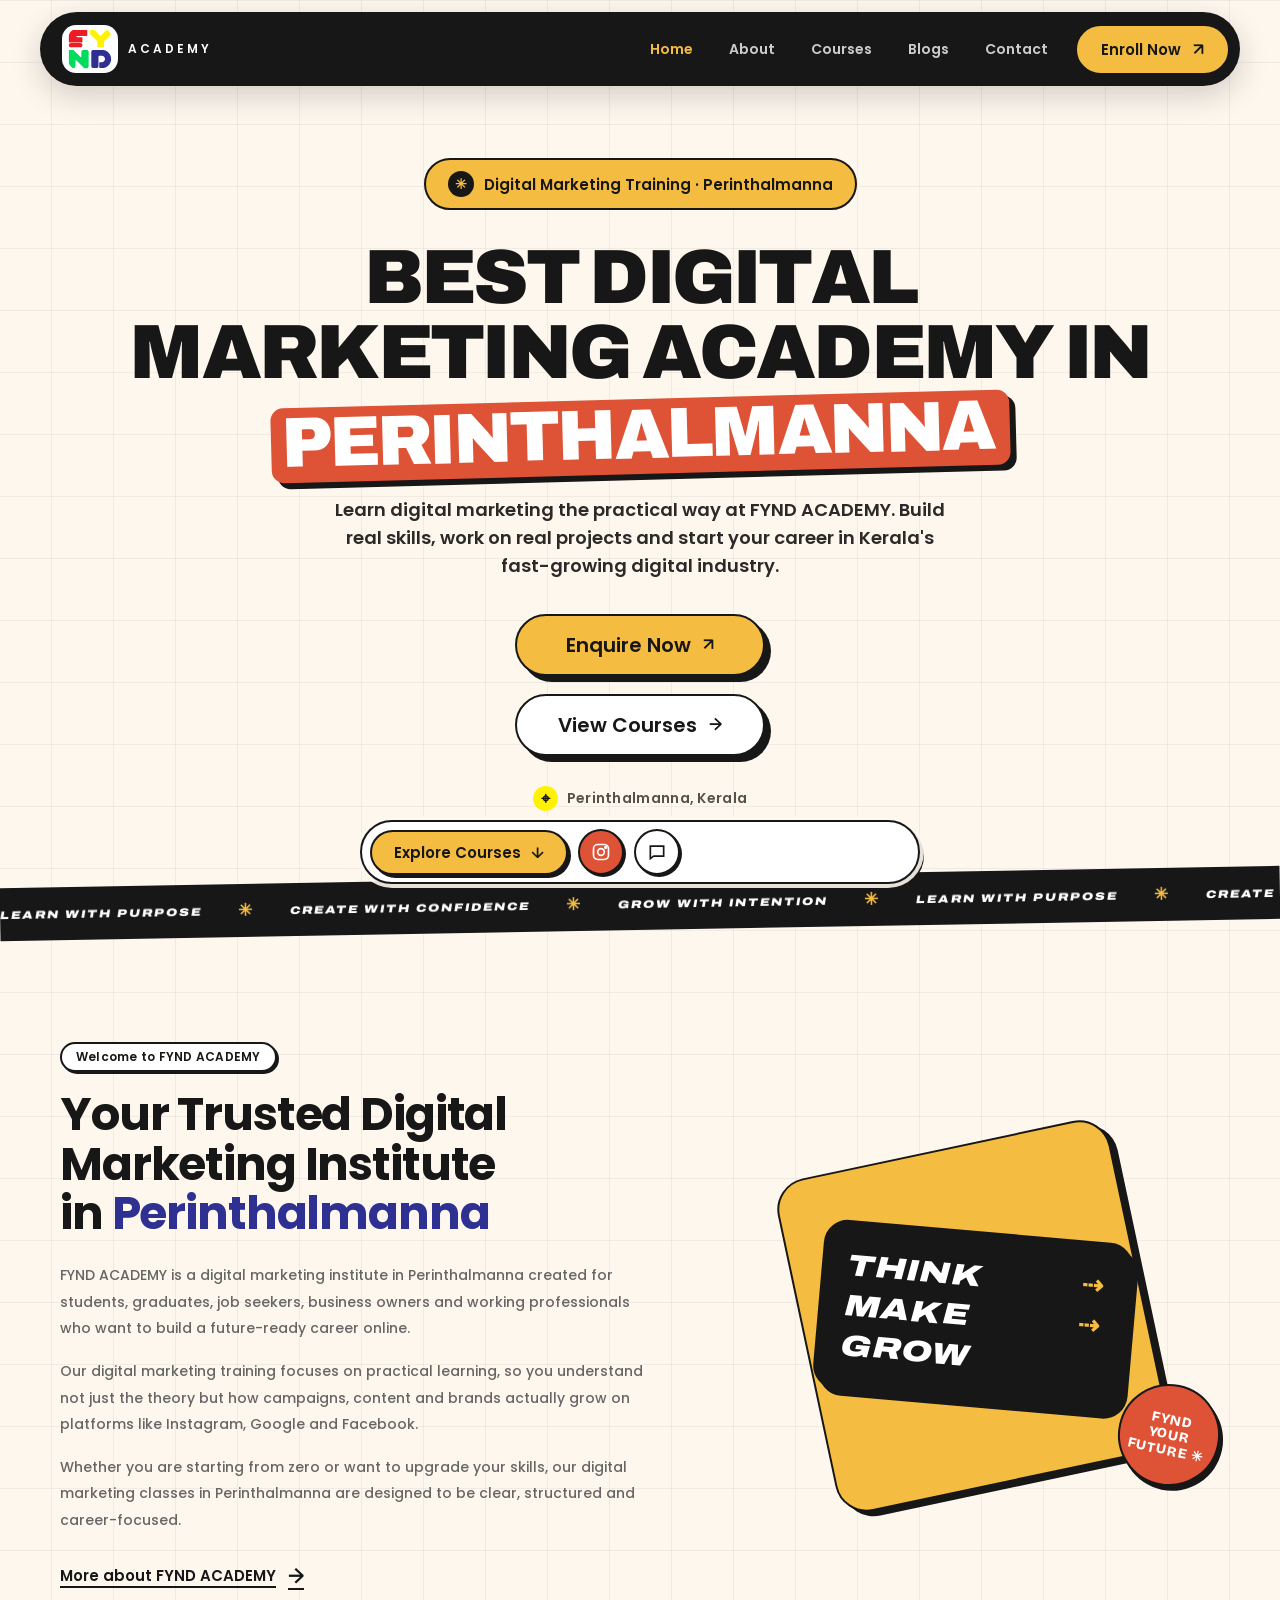
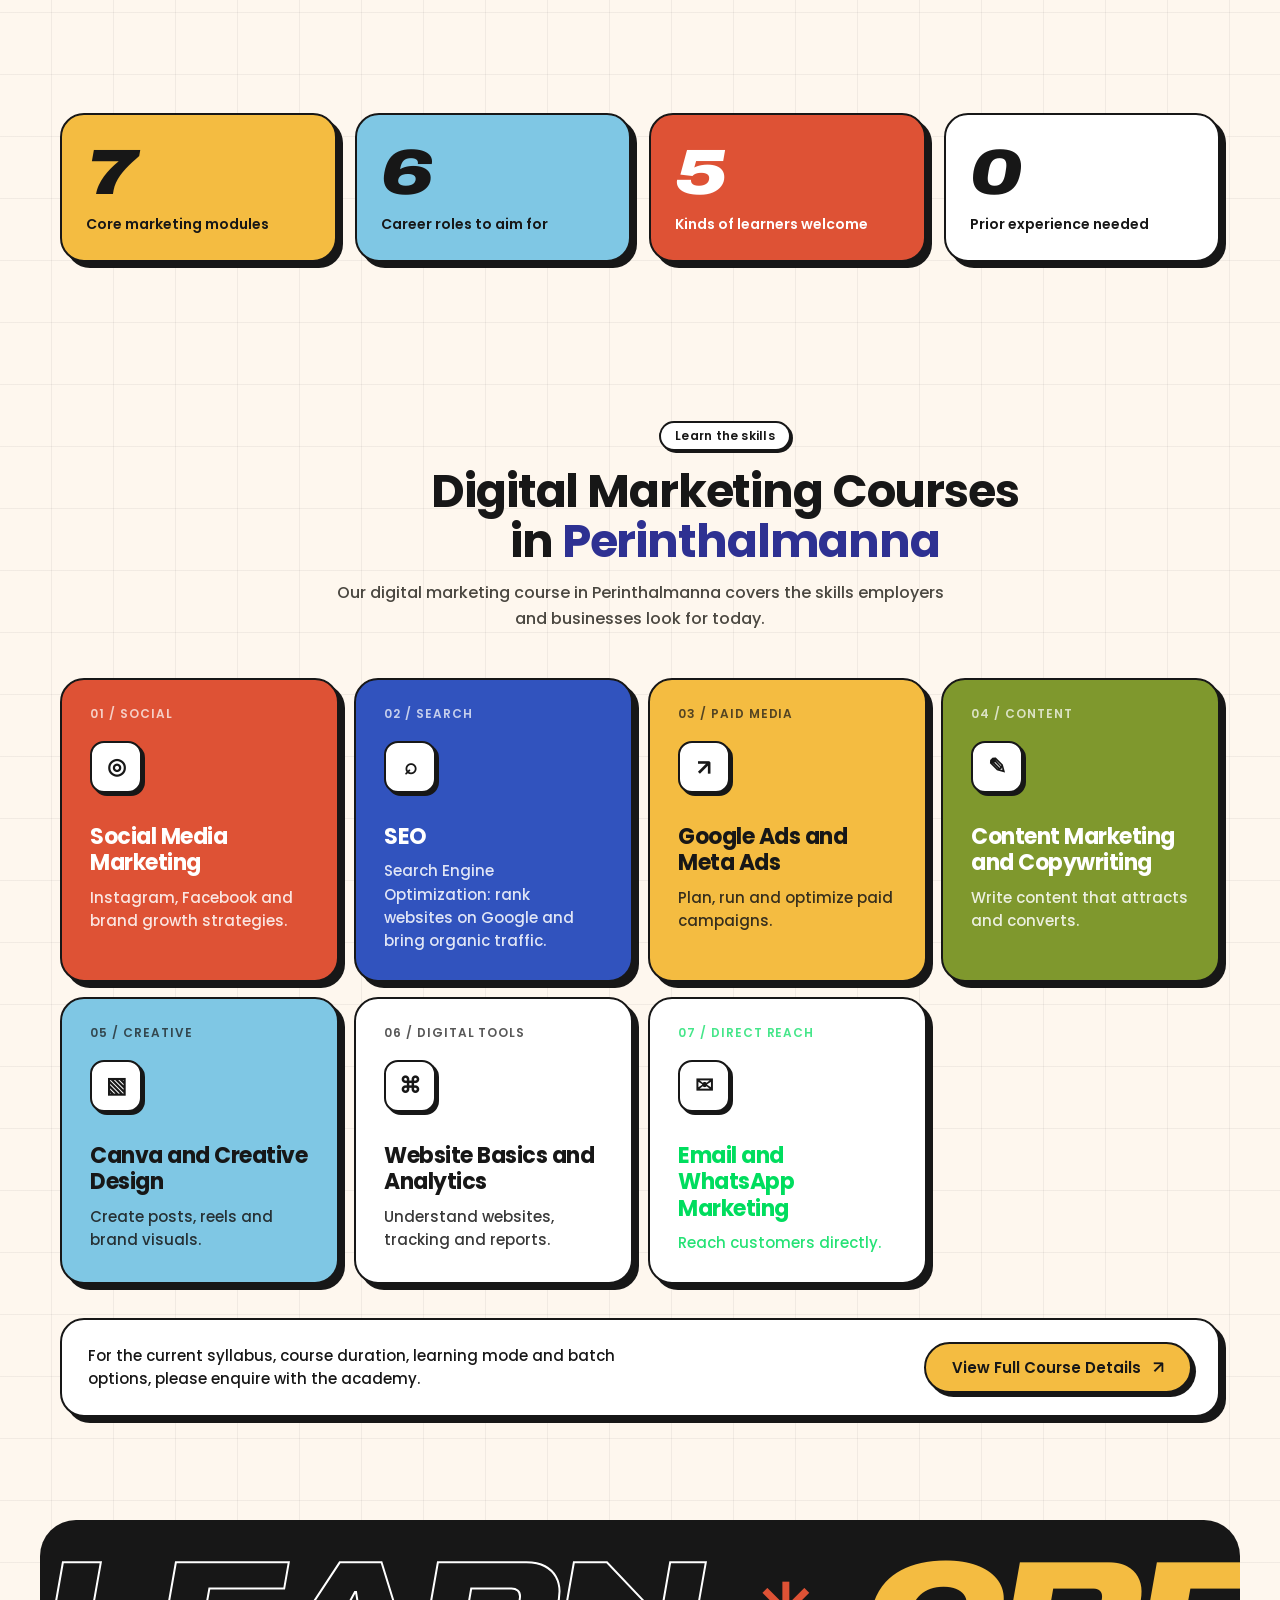
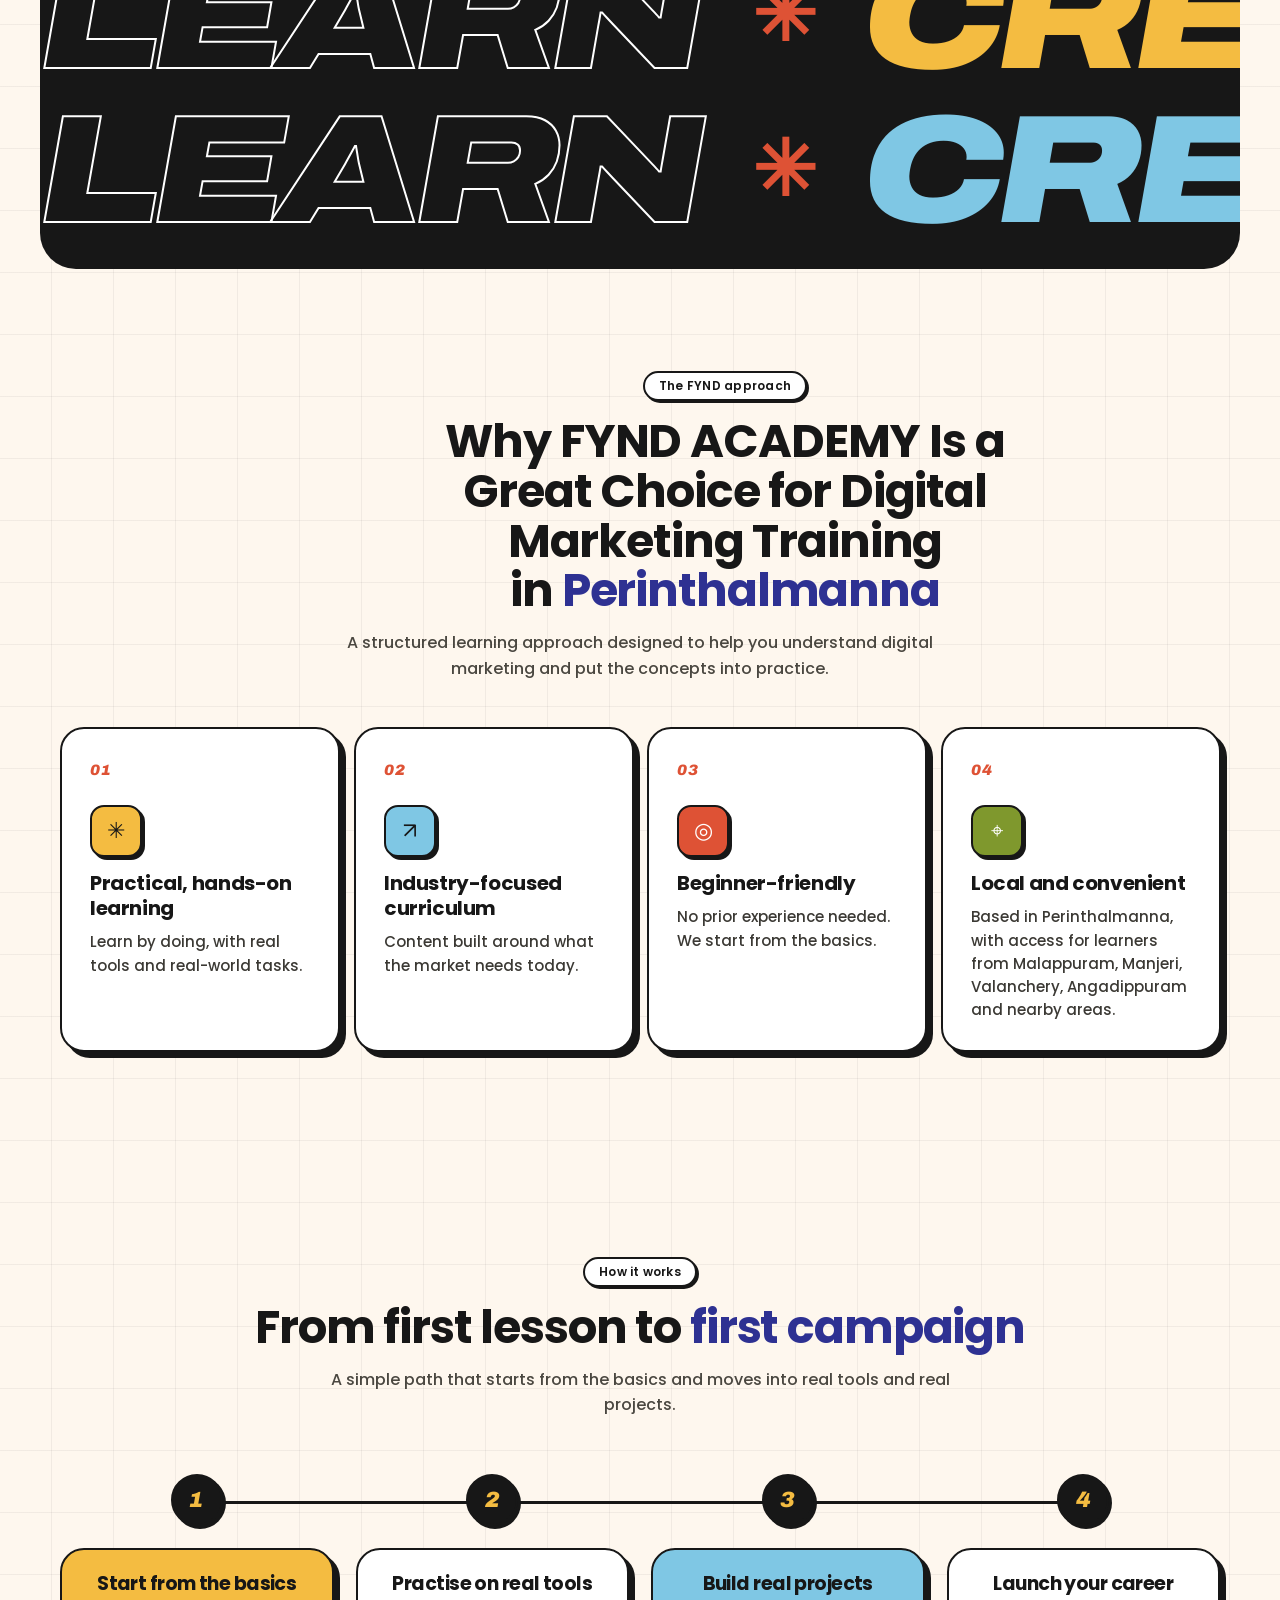
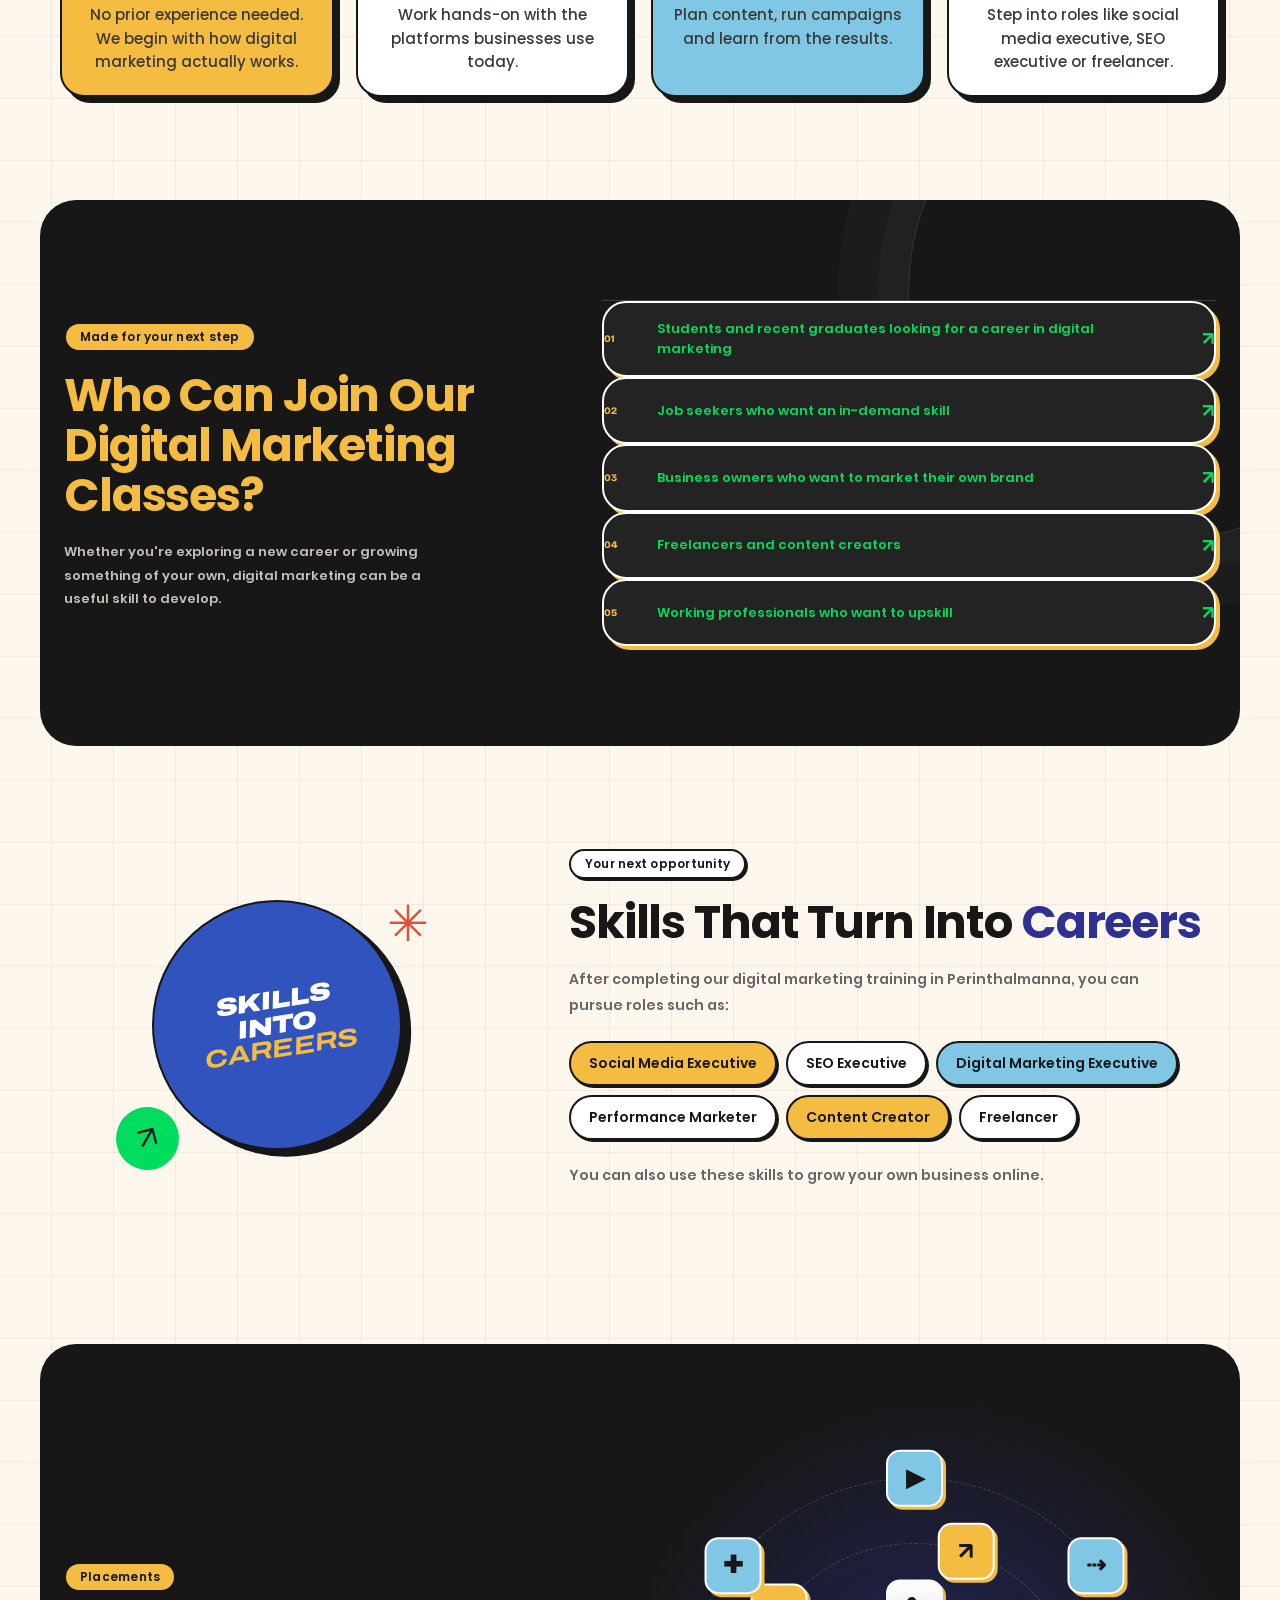
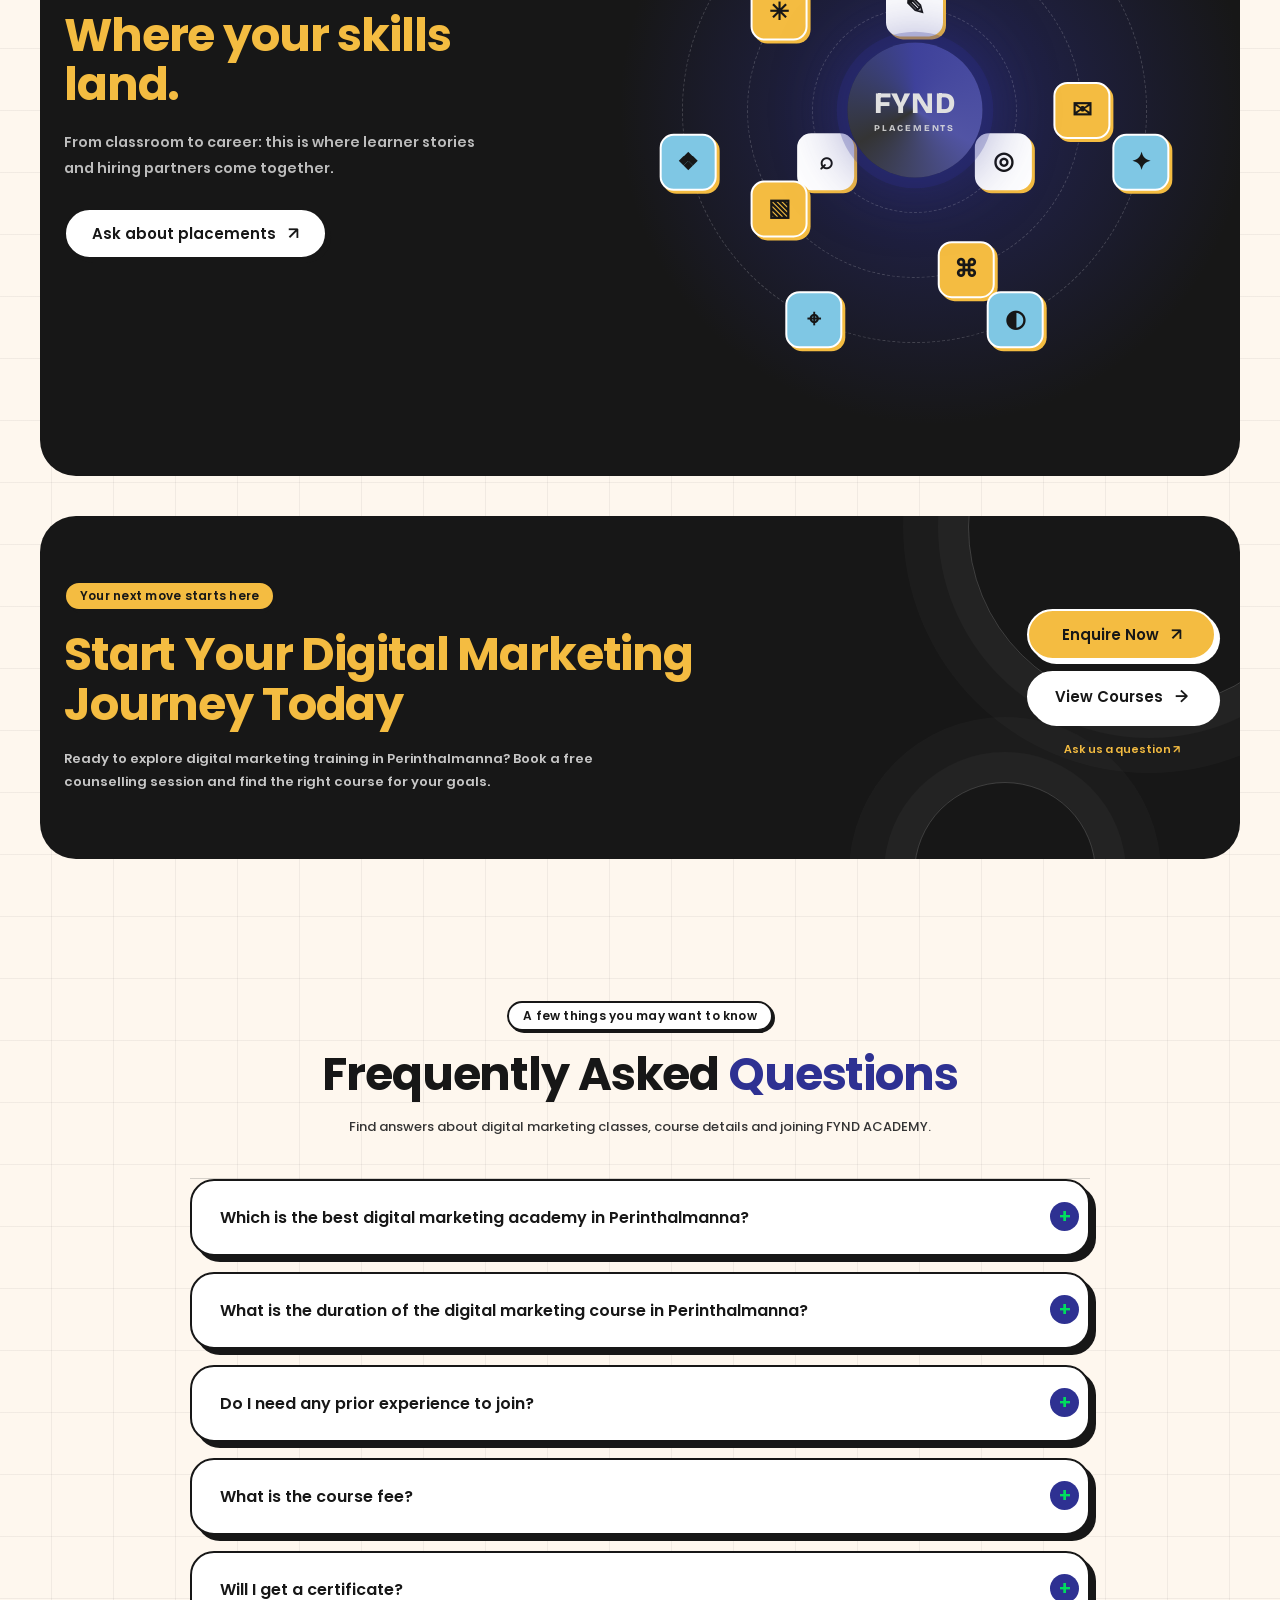
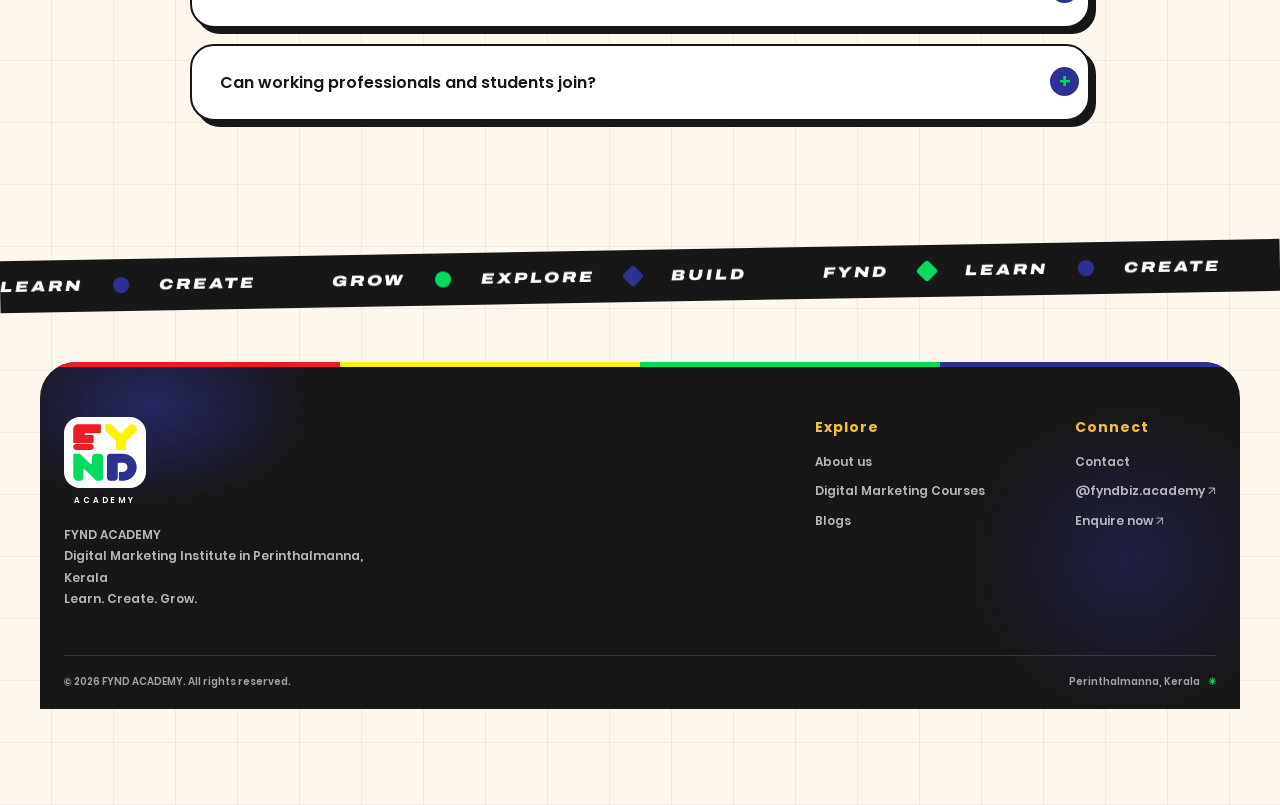
==== commit 253f6882: "Apply Delta-style card theme to every section and page Centred pill-label section headings in bold P" ====
--- a/index.html
+++ b/index.html
@@ -17,7 +17,7 @@
   <meta property="og:url" content="https://fynd-academy.vercel.app/">
   <meta name="twitter:card" content="summary">
   <title>Digital Marketing Academy in Perinthalmanna | FYND ACADEMY</title>
-  <link href="https://fonts.googleapis.com/css2?family=Archivo:ital,wdth,wght@1,125,800;1,125,900&display=swap" rel="stylesheet">
+  <link href="https://fonts.googleapis.com/css2?family=Archivo:ital,wdth,wght@1,125,800;1,125,900&family=Poppins:wght@500;600;700&display=swap" rel="stylesheet">
   <link rel="stylesheet" href="styles.css"><link rel="stylesheet" href="bold.css">
   <script src="script.js" defer></script>
   <script type="application/ld+json">
--- a/bold.css
+++ b/bold.css
@@ -147,7 +147,7 @@
 
 /* ---------- Ticker: black band ---------- */
 .ticker{background:var(--b-ink)!important;border-block:0!important;transform:rotate(-1deg);margin:10px 0}
-.ticker span{font-family:var(--b-display)!important;font-style:italic;font-weight:900;font-stretch:125%;color:#fff!important;text-transform:uppercase}
+.ticker-track>span{font-family:var(--b-display)!important;font-style:italic;font-weight:900;font-stretch:125%;color:#fff!important;text-transform:uppercase}
 .ticker b{color:var(--b-gold)!important}
 
 /* ---------- Cards: white, bordered, hard shadow ---------- */
@@ -170,9 +170,9 @@
 .module-card--coral *,.module-card--blue *,.module-card--olive *{color:#fff!important}
 .why-number{font-family:var(--b-display)!important;font-style:italic;font-weight:900;color:var(--b-coral)!important}
 .why-icon{background:var(--b-gold)!important;border:2px solid var(--b-ink);color:var(--b-ink)!important}
-.role-tags span{border:2px solid var(--b-ink)!important;background:#fff!important;border-radius:999px!important;box-shadow:2px 2px 0 0 var(--b-ink);font-weight:600}
-.role-tags span:nth-child(4n+1){background:var(--b-gold)!important}
-.role-tags span:nth-child(4n+3){background:var(--b-sky)!important}
+.role-tags>span{border:2px solid var(--b-ink)!important;background:#fff!important;border-radius:999px!important;box-shadow:2px 2px 0 0 var(--b-ink);font-weight:600}
+.role-tags>span:nth-child(4n+1){background:var(--b-gold)!important}
+.role-tags>span:nth-child(4n+3){background:var(--b-sky)!important}
 
 /* ---------- Dark blocks ---------- */
 .audience-section,.seo-cta,.mini-cta,.values-section{
@@ -182,7 +182,7 @@
 .audience-section h2,.seo-cta h2,.mini-cta h2,.values-section h2{color:#fff!important}
 .audience-section h2 span,.seo-cta h2 span,.mini-cta h2 span{color:var(--b-gold)!important;background:none!important}
 .audience-list>div{background:#232323!important;border-color:#fff!important;box-shadow:4px 4px 0 0 var(--b-gold)!important;color:#fff}
-.audience-list>div span{color:var(--b-gold)!important}
+.audience-list>div>span{color:var(--b-gold)!important}
 .values-section .value-grid article{color:var(--b-ink)}
 .values-section .value-grid article *{color:var(--b-ink)}
 .seo-cta .button{border-color:#fff!important;box-shadow:4px 4px 0 0 #fff!important}
@@ -260,3 +260,273 @@
 @media(prefers-reduced-motion:reduce){
   .button,.action-bar-main,.module-card,.why-card,.course-card,.blog-card{transition:none!important}
 }
+
+/* =====================================================================
+   Full-site theme pass: every section in the Delta-style card system,
+   FYND multicolour accents.
+   ===================================================================== */
+
+/* Section titles: bold Poppins, sentence case (hero h1 stays heavy italic) */
+h2{
+  font-family:"Poppins",var(--font-display)!important;font-style:normal!important;
+  font-weight:700!important;font-stretch:100%;font-variation-settings:normal;
+  text-transform:none!important;letter-spacing:-.025em!important;line-height:1.08!important;
+  font-size:clamp(28px,3.6vw,48px)!important;
+}
+.section-heading{
+  display:flex!important;flex-direction:column;align-items:center;text-align:center;
+  gap:14px!important;max-width:860px;margin:0 auto 46px!important;grid-template-columns:none!important;
+}
+.section-heading>div{display:flex;flex-direction:column;align-items:center}
+.section-heading .eyebrow{margin-bottom:16px}
+.section-intro{max-width:620px;margin:0 auto!important;font:500 16px/1.6 "Poppins",var(--font-body)!important;color:#4a4740}
+.section-intro--light{color:rgba(255,255,255,.75)!important}
+.section{padding-block:clamp(64px,8vw,104px)!important}
+
+/* Shared tokens for "tiles" (Delta's small bordered icon squares) */
+.module-symbol,.why-icon,.course-icon,.j-node,.contact-note>span{
+  width:52px!important;height:52px!important;display:grid!important;place-items:center;
+  border:2px solid var(--b-ink)!important;border-radius:14px!important;
+  background:#fff!important;color:var(--b-ink)!important;
+  box-shadow:3px 3px 0 0 var(--b-ink)!important;font-size:22px!important;
+}
+
+/* ---------- Welcome / intro ---------- */
+.seo-intro{align-items:center!important;gap:clamp(32px,5vw,72px)!important}
+.seo-intro-copy p{font:500 16px/1.7 "Poppins",var(--font-body);color:#3b3934}
+.seo-intro-copy .eyebrow{margin-bottom:18px}
+.text-link{font:600 15px "Poppins",var(--font-body)!important;color:var(--b-ink)!important;text-decoration:underline;text-decoration-thickness:2px;text-underline-offset:5px}
+.intro-art{min-height:380px}
+.intro-art-back{background:var(--b-gold)!important;border:2px solid var(--b-ink)!important;border-radius:32px!important;box-shadow:var(--b-shadow-lg)!important;filter:none!important}
+.intro-art-card{background:var(--b-ink)!important;border:2px solid var(--b-ink)!important;color:#fff!important}
+.intro-art-card>span{font-family:var(--b-display)!important;font-style:italic;font-weight:900;font-stretch:125%;color:#fff!important}
+.intro-art-card b{color:var(--b-gold)!important}
+.intro-stamp{background:var(--b-coral)!important;color:#fff!important;border:2px solid var(--b-ink)!important;box-shadow:var(--b-shadow)!important}
+
+/* ---------- Stats ---------- */
+.stats{gap:18px!important;padding-block:20px 56px!important}
+.stat{
+  background:#fff!important;border:2px solid var(--b-ink)!important;border-radius:24px!important;
+  box-shadow:var(--b-shadow-lg)!important;padding:26px 24px!important;
+  backdrop-filter:none!important;-webkit-backdrop-filter:none!important;
+}
+.stat::before,.stat::after{display:none!important}
+.stat b{
+  display:block;font-family:var(--b-display)!important;font-style:italic;font-weight:900!important;
+  font-stretch:125%;font-size:clamp(44px,5vw,64px)!important;line-height:1!important;color:var(--b-ink)!important;
+  background:none!important;-webkit-text-fill-color:currentColor!important;
+}
+.stat>span{font:600 14px/1.4 "Poppins",var(--font-body)!important;color:var(--b-ink)!important}
+.stat:nth-child(1){background:var(--b-gold)!important}
+.stat:nth-child(2){background:var(--b-sky)!important}
+.stat:nth-child(3){background:var(--b-coral)!important}
+.stat:nth-child(3) b,.stat:nth-child(3)>span{color:#fff!important}
+.stat:nth-child(4){background:#fff!important}
+
+/* ---------- Mega marquee: black band, outlined + filled words ---------- */
+.mega{
+  background:var(--b-ink)!important;color:#fff;padding-block:22px!important;overflow:hidden;
+  width:min(1200px,calc(100% - 24px));margin:0 auto!important;border-radius:36px;
+}
+.mega-row>span{
+  font-family:var(--b-display)!important;font-style:italic;font-weight:900!important;font-stretch:125%;
+  color:transparent!important;-webkit-text-stroke:2px #fff;background:none!important;
+}
+.mega-row>span.fill{color:var(--b-gold)!important;-webkit-text-stroke:0}
+.mega-row:nth-child(2)>span.fill{color:var(--b-sky)!important}
+.mega-row i{color:var(--b-coral)!important}
+
+/* ---------- Modules ---------- */
+.module-card{padding:28px!important}
+.module-card::before,.module-card::after{display:none!important}
+.module-card>span:first-child{font:600 12px/1 "Poppins",var(--font-body)!important;letter-spacing:.08em}
+.module-card h3{font:700 22px/1.2 "Poppins",var(--font-body)!important;margin-top:18px}
+.module-card .module-symbol{color:var(--b-ink)!important}
+.module-footer{
+  background:#fff;border:2px solid var(--b-ink);border-radius:24px;box-shadow:var(--b-shadow-lg);
+  padding:22px 26px!important;margin-top:34px!important;align-items:center;
+}
+.module-footer p{font:500 15px/1.5 "Poppins",var(--font-body)}
+
+/* ---------- Why cards ---------- */
+.why-card{padding:28px!important}
+.why-card::before,.why-card::after{display:none!important}
+.why-card h3{font:700 20px/1.25 "Poppins",var(--font-body)!important}
+.why-card:nth-child(4n+1) .why-icon{background:var(--b-gold)!important}
+.why-card:nth-child(4n+2) .why-icon{background:var(--b-sky)!important}
+.why-card:nth-child(4n+3) .why-icon{background:var(--b-coral)!important;color:#fff!important}
+.why-card:nth-child(4n+4) .why-icon{background:var(--b-olive)!important;color:#fff!important}
+
+/* ---------- Journey ---------- */
+.journey{padding-block:clamp(64px,8vw,104px)!important}
+.journey-track::before,.journey-track::after{background:var(--b-ink)!important;opacity:1!important}
+.j-node{background:var(--b-ink)!important;color:var(--b-gold)!important;border-radius:50%!important;
+  font-family:var(--b-display)!important;font-style:italic;font-weight:900}
+.j-card{
+  background:#fff!important;border:2px solid var(--b-ink)!important;border-radius:24px!important;
+  box-shadow:var(--b-shadow-lg)!important;backdrop-filter:none!important;
+}
+.j-step:nth-child(1) .j-card{background:var(--b-gold)!important}
+.j-step:nth-child(3) .j-card{background:var(--b-sky)!important}
+.j-card h3{font:700 19px/1.25 "Poppins",var(--font-body)!important}
+
+/* ---------- Outcomes ---------- */
+.outcomes-circle{
+  background:var(--b-royal)!important;color:#fff!important;border:2px solid var(--b-ink)!important;
+  box-shadow:8px 8px 0 0 var(--b-ink)!important;
+  font-family:var(--b-display)!important;font-style:italic;font-weight:900;font-stretch:125%;
+}
+.outcomes-circle strong{color:var(--b-gold)!important}
+.outcomes-star{color:var(--b-coral)!important}.outcomes-arrow{color:var(--b-ink)!important}
+.role-tags>span{padding:10px 18px!important;font:600 14px "Poppins",var(--font-body)!important;color:var(--b-ink)!important}
+
+/* ---------- Placements: rounded black block ---------- */
+.placements{
+  background:var(--b-ink)!important;width:min(1200px,calc(100% - 24px));margin:40px auto!important;
+  border-radius:36px;overflow:hidden;
+}
+.placements h2{color:#fff!important}
+.placements h2 span{color:var(--b-gold)!important;background:none!important}
+.placements p{color:rgba(255,255,255,.78)}
+.orb-item{
+  background:#fff!important;color:var(--b-ink)!important;border:2px solid #fff!important;
+  border-radius:14px!important;box-shadow:3px 3px 0 0 var(--b-gold)!important;
+}
+.c-ring--2 .orb-item{background:var(--b-gold)!important}
+.c-ring--3 .orb-item{background:var(--b-sky)!important}
+.c-ring{border-color:rgba(255,255,255,.18)!important}
+
+/* ---------- CTA + FAQ headings ---------- */
+.seo-cta{margin-block:40px!important}
+.faq-heading{text-align:center;max-width:760px;margin:0 auto 40px}
+.faq-heading p{font:500 16px/1.6 "Poppins",var(--font-body)}
+.faq-list{max-width:900px;margin:0 auto}
+.faq-section{display:block!important}
+.faq-item summary{padding:20px 22px!important}
+.faq-item p{padding:0 22px 20px!important;font:500 15px/1.65 "Poppins",var(--font-body)}
+
+/* ===================== Inner pages ===================== */
+.inner-hero{
+  display:flex!important;flex-direction:column;align-items:center;text-align:center;
+  padding:clamp(64px,9vw,120px) 0 clamp(44px,6vw,80px)!important;min-height:0!important;
+}
+.inner-hero::before,.inner-hero::after{display:none!important}
+.inner-hero .eyebrow{background:var(--b-gold)!important;font-size:14px!important;padding:10px 20px;margin-bottom:26px}
+.inner-hero h1{font-size:clamp(40px,7vw,96px)!important;max-width:1000px;margin:0 0 24px}
+.inner-hero h1 br{display:none}
+.inner-hero h1 .text-gradient{display:inline-block;margin-left:.2em}
+.inner-lead{max-width:620px;margin:0 auto!important;font:600 clamp(15px,1.5vw,18px)/1.55 "Poppins",var(--font-body)!important;color:#2b2a28!important}
+.inner-hero-mark{
+  position:static!important;margin-top:34px;width:84px!important;height:84px!important;
+  background:var(--b-gold)!important;border:2px solid var(--b-ink)!important;border-radius:50%!important;
+  box-shadow:var(--b-shadow)!important;display:grid!important;place-items:center;transform:rotate(-6deg)!important;
+}
+.inner-hero-mark>span{font-family:var(--b-display)!important;font-style:italic;font-weight:900;color:var(--b-ink)!important;font-size:38px!important}
+.inner-hero-mark b{display:none}
+.inner-hero .confetti{opacity:.5}
+
+/* About */
+.story-grid{align-items:start;gap:clamp(28px,5vw,64px)!important}
+.story-copy{background:#fff;border:2px solid var(--b-ink);border-radius:28px;box-shadow:var(--b-shadow-lg);padding:clamp(24px,3vw,40px)!important}
+.story-copy p{font:500 16px/1.7 "Poppins",var(--font-body)}
+.values-section{padding-block:clamp(56px,7vw,96px)!important}
+.value-grid article{padding:28px!important}
+.value-grid article:nth-child(1){background:var(--b-gold)!important}
+.value-grid article:nth-child(2){background:var(--b-sky)!important}
+.value-grid article:nth-child(3){background:#fff!important}
+.value-grid article>span{font-family:var(--b-display)!important;font-style:italic;font-weight:900;font-size:34px;color:var(--b-ink)!important}
+.value-grid article h3{font:700 21px/1.25 "Poppins",var(--font-body)!important}
+.quote-section{
+  text-align:center;background:var(--b-gold);border:2px solid var(--b-ink);border-radius:36px;
+  box-shadow:8px 8px 0 0 var(--b-ink);width:min(1100px,calc(100% - 48px));margin:60px auto!important;
+  padding:clamp(40px,6vw,80px) clamp(22px,5vw,72px)!important;
+}
+.quote-mark{color:var(--b-ink)!important;font-family:var(--b-display)!important;font-style:italic}
+.quote-section blockquote{
+  font-family:var(--b-display)!important;font-style:italic;font-weight:900;font-stretch:125%;
+  text-transform:uppercase;letter-spacing:-.03em;line-height:1.02;font-size:clamp(26px,4vw,52px)!important;color:var(--b-ink)!important;
+}
+.quote-section .button{background:#fff!important}
+
+/* Courses */
+.filter-bar{justify-content:center;gap:12px!important;margin-bottom:40px!important}
+.filter-chip{padding:12px 22px!important;font-size:14px!important;box-shadow:3px 3px 0 0 var(--b-ink)!important}
+.course-card{padding:28px!important;min-height:0!important}
+.course-card::before,.course-card::after{display:none!important}
+.course-card h2{font:700 clamp(24px,2.4vw,32px)/1.1 "Poppins",var(--font-body)!important;letter-spacing:-.02em!important;margin:16px 0 10px}
+.course-card .course-index{font:600 12px/1 "Poppins",var(--font-body)!important;letter-spacing:.08em}
+.course-card p{font:500 15px/1.55 "Poppins",var(--font-body)}
+.course-card--violet{background:var(--b-royal)!important;color:#fff}
+.course-card--violet *:not(.card-link):not(.card-link *):not(.course-icon){color:#fff!important}
+.course-card--peach,.course-card--pink{background:var(--b-coral)!important;color:#fff}
+.course-card--peach *:not(.card-link):not(.card-link *):not(.course-icon),
+.course-card--pink *:not(.card-link):not(.card-link *):not(.course-icon){color:#fff!important}
+.course-card--lime{background:var(--b-gold)!important}
+.course-card--blue{background:var(--b-sky)!important}
+.course-card--cream{background:#fff!important}
+.card-link--button{background:#fff!important;margin-top:18px;padding:12px 20px!important;font-size:14px!important}
+.mini-cta{padding-block:clamp(48px,6vw,80px)!important;margin-block:40px!important}
+.mini-cta p{color:rgba(255,255,255,.78)}
+
+/* Blogs */
+.blog-tools{align-items:end;gap:24px!important;margin-bottom:40px!important}
+.search-box{border:2px solid var(--b-ink)!important;border-radius:999px!important;background:#fff!important;box-shadow:var(--b-shadow)!important;padding:4px 8px 4px 18px!important}
+.search-box input{border:0!important;box-shadow:none!important;background:transparent!important}
+.blog-card{padding:16px 16px 24px!important;overflow:hidden}
+.blog-art{border:2px solid var(--b-ink)!important;border-radius:18px!important;box-shadow:none!important}
+.blog-art>span{font-family:var(--b-display)!important;font-style:italic;font-weight:900;font-stretch:125%}
+.blog-art--one{background:var(--b-gold)!important;color:var(--b-ink)!important}
+.blog-art--two{background:var(--b-royal)!important;color:#fff!important}
+.blog-art--three{background:var(--b-coral)!important;color:#fff!important}
+.blog-art--four{background:var(--b-sky)!important;color:var(--b-ink)!important}
+.blog-art *{color:inherit!important}
+.blog-card h3{font:700 20px/1.25 "Poppins",var(--font-body)!important;padding-inline:6px}
+.blog-card p,.blog-meta,.read-label{padding-inline:6px}
+.blog-meta{font:600 12px "Poppins",var(--font-body)!important;letter-spacing:.08em}
+.read-label{font:600 14px "Poppins",var(--font-body)!important}
+
+/* Contact */
+.contact-layout{align-items:stretch!important;gap:28px!important}
+.contact-aside{background:var(--b-ink)!important;color:#fff;padding:clamp(26px,3.4vw,44px)!important}
+.contact-aside h2{color:#fff!important}
+.contact-aside p{color:rgba(255,255,255,.8)}
+.contact-aside .eyebrow{background:var(--b-gold)!important}
+.contact-orbit{
+  width:88px!important;height:88px!important;background:var(--b-gold)!important;border:2px solid #fff!important;
+  border-radius:50%!important;display:grid!important;place-items:center;margin-bottom:24px;box-shadow:4px 4px 0 0 #fff!important;
+}
+.contact-orbit::before,.contact-orbit::after{display:none!important}
+.contact-orbit>span{font-family:var(--b-display)!important;font-style:italic;font-weight:900;color:var(--b-ink)!important;font-size:40px!important}
+.contact-orbit b{display:none}
+.contact-note{background:#232323!important;border:2px solid #fff!important;border-radius:20px!important;box-shadow:4px 4px 0 0 var(--b-gold)!important;padding:18px!important;gap:14px!important;align-items:center}
+.contact-note>span{background:var(--b-gold)!important;flex:none}
+.contact-form-panel{padding:clamp(26px,3.4vw,44px)!important}
+.contact-form label,.enroll-form label{font:600 14px "Poppins",var(--font-body)!important}
+
+/* Footer polish */
+.footer-links b{color:var(--b-gold)!important;font:700 14px "Poppins",var(--font-body)!important}
+.footer-bottom{border-top-color:rgba(255,255,255,.14)!important}
+
+/* Responsive for the new rules */
+@media(max-width:720px){
+  .section-heading{margin-bottom:32px!important}
+  .stats{grid-template-columns:repeat(2,minmax(0,1fr))!important;gap:12px!important}
+  .stat{padding:20px 16px!important}
+  .mega,.placements{border-radius:26px}
+  .quote-section{width:calc(100% - 24px);border-radius:26px}
+  .inner-hero h1 .text-gradient{margin-left:0}
+  .intro-art{min-height:300px}
+  .blog-tools{align-items:stretch}
+}
+
+/* Clean grid-paper canvas: drop the older soft background washes */
+body::before,.flow-canvas{display:none!important}
+.seo-intro::before,.why-section::before,.outcomes-section::before,.faq-section::before,
+.story-grid::before,.courses-section::before,.blog-section::before,.contact-layout::before,.journey::before{display:none!important}
+.why-card p,.j-card p,.value-grid article p,.module-card p{font:500 15px/1.55 "Poppins",var(--font-body)!important}
+.why-card p,.j-card p{color:#3b3934!important}
+.why-number{font-size:15px!important;opacity:1!important}
+.course-card--blue *:not(.card-link):not(.card-link *):not(.course-icon),
+.course-card--lime *:not(.card-link):not(.card-link *):not(.course-icon),
+.course-card--cream *:not(.card-link):not(.card-link *):not(.course-icon){color:var(--b-ink)!important}
+.seo-modules{background:transparent!important}
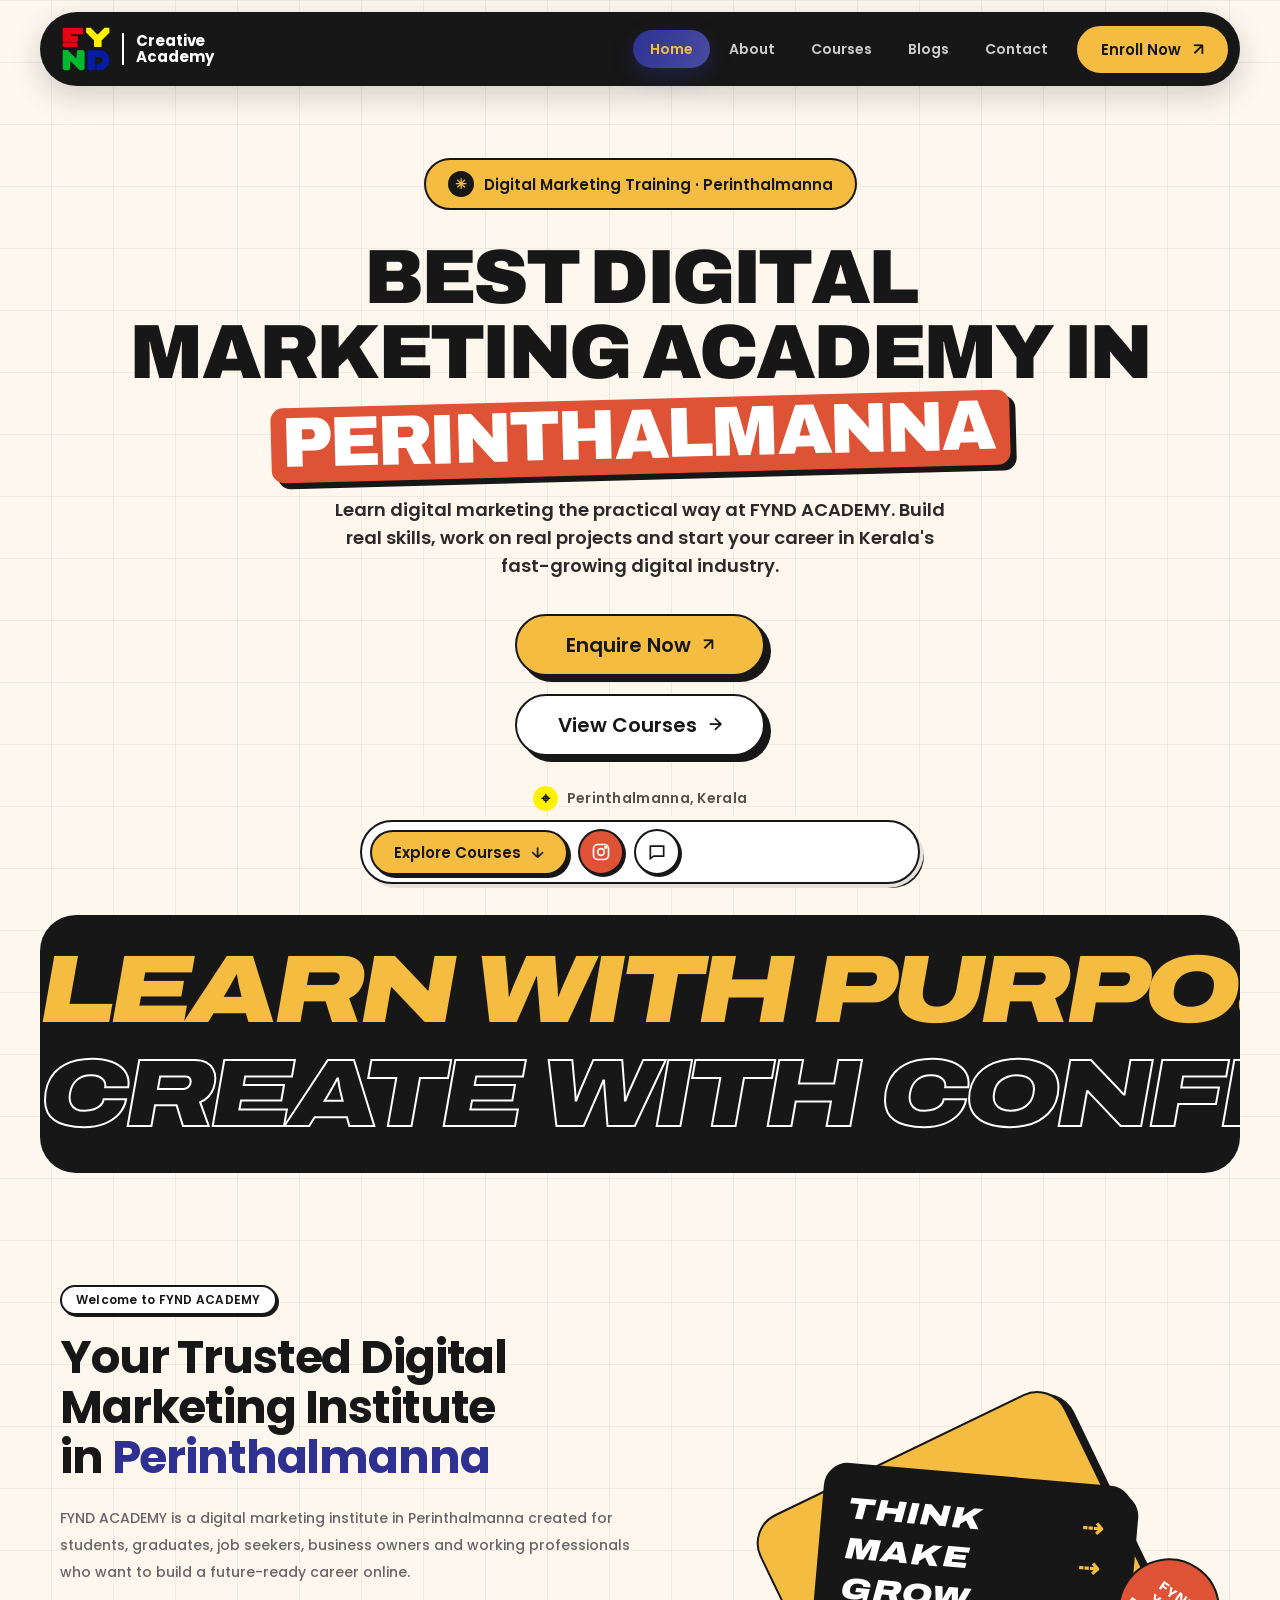
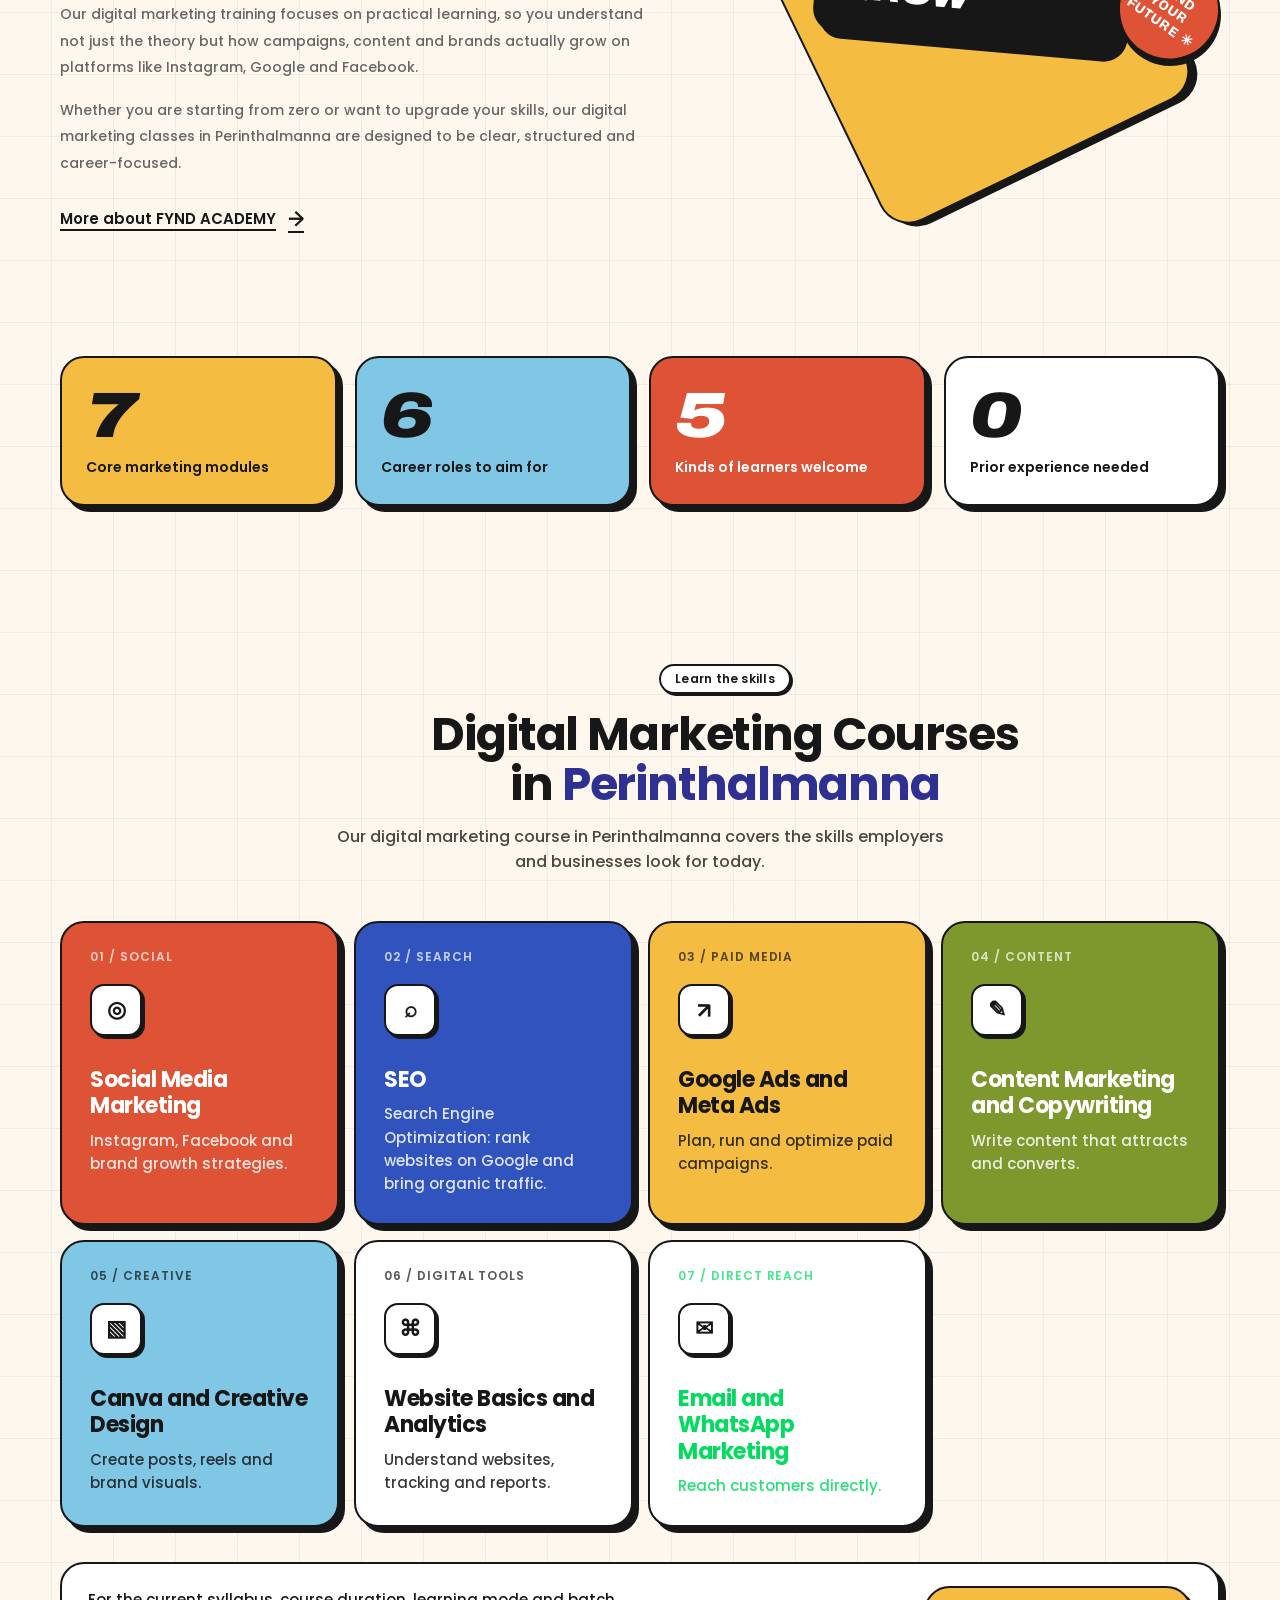
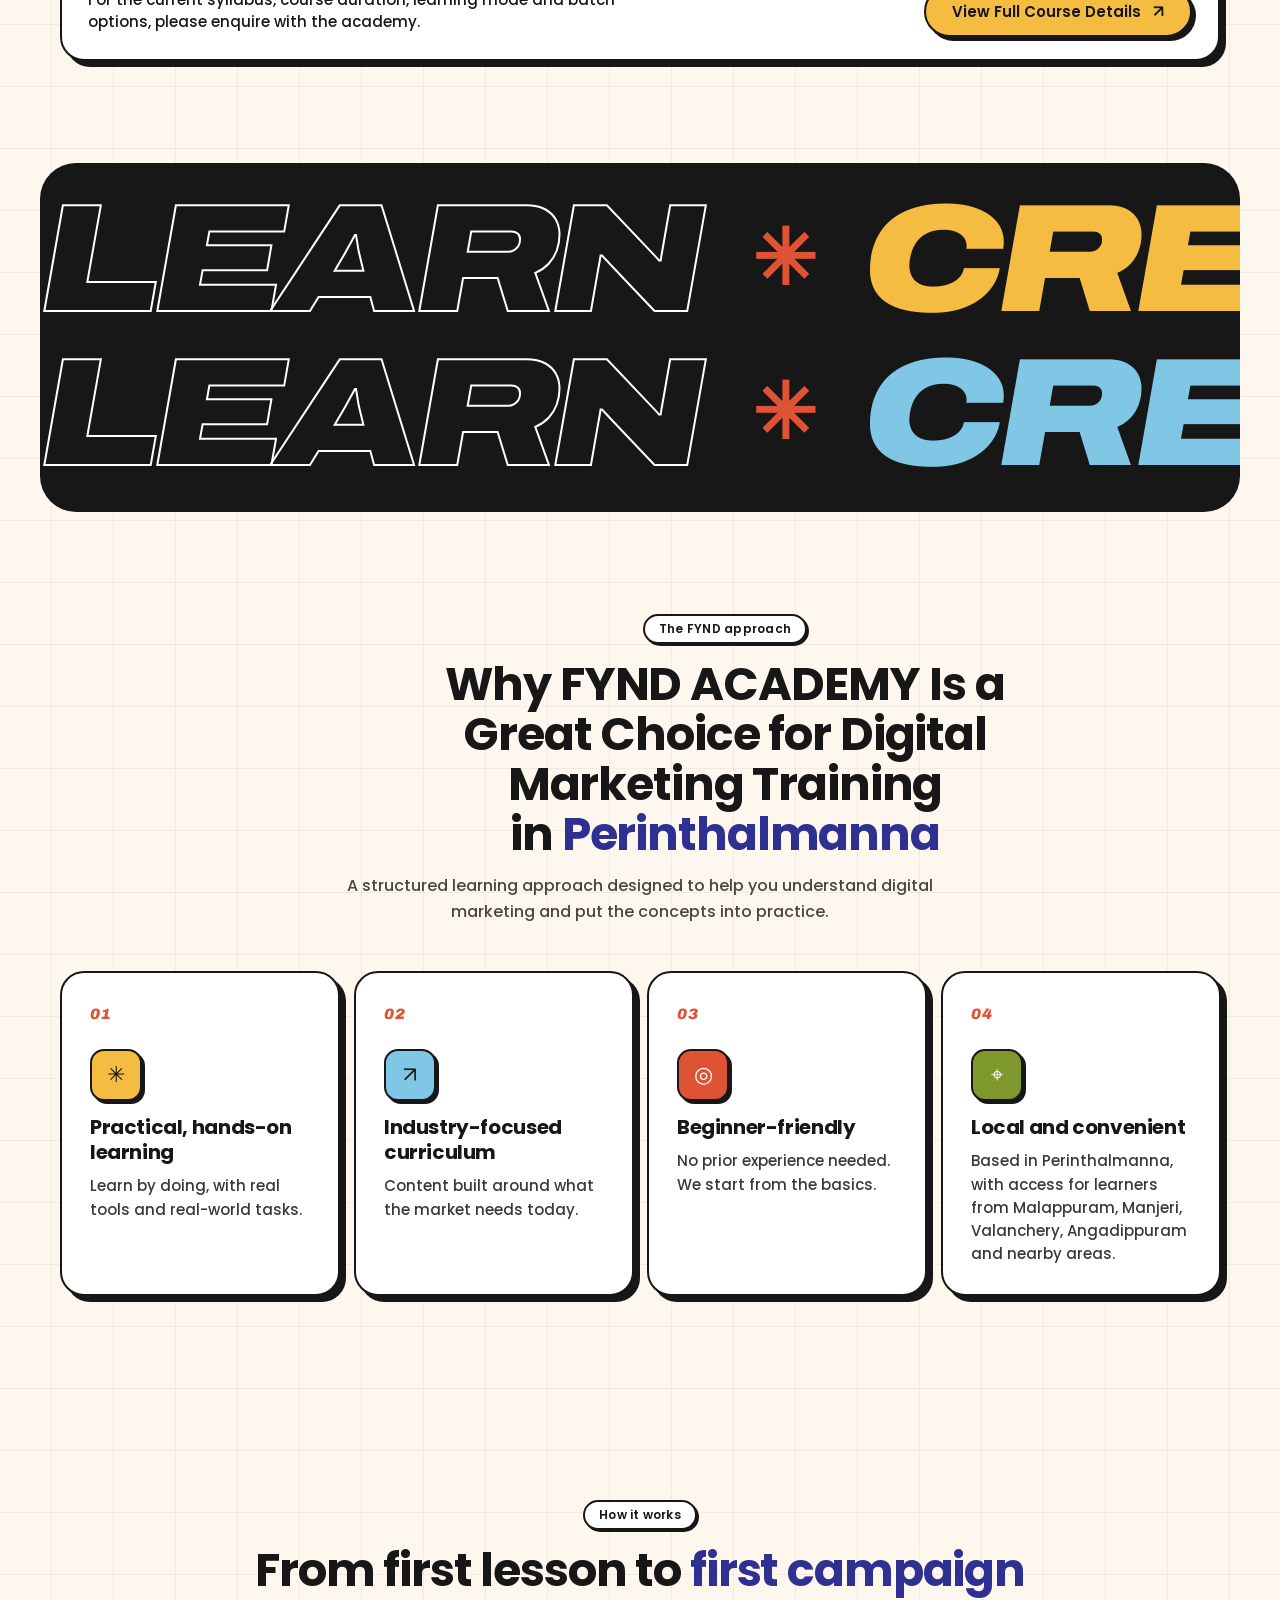
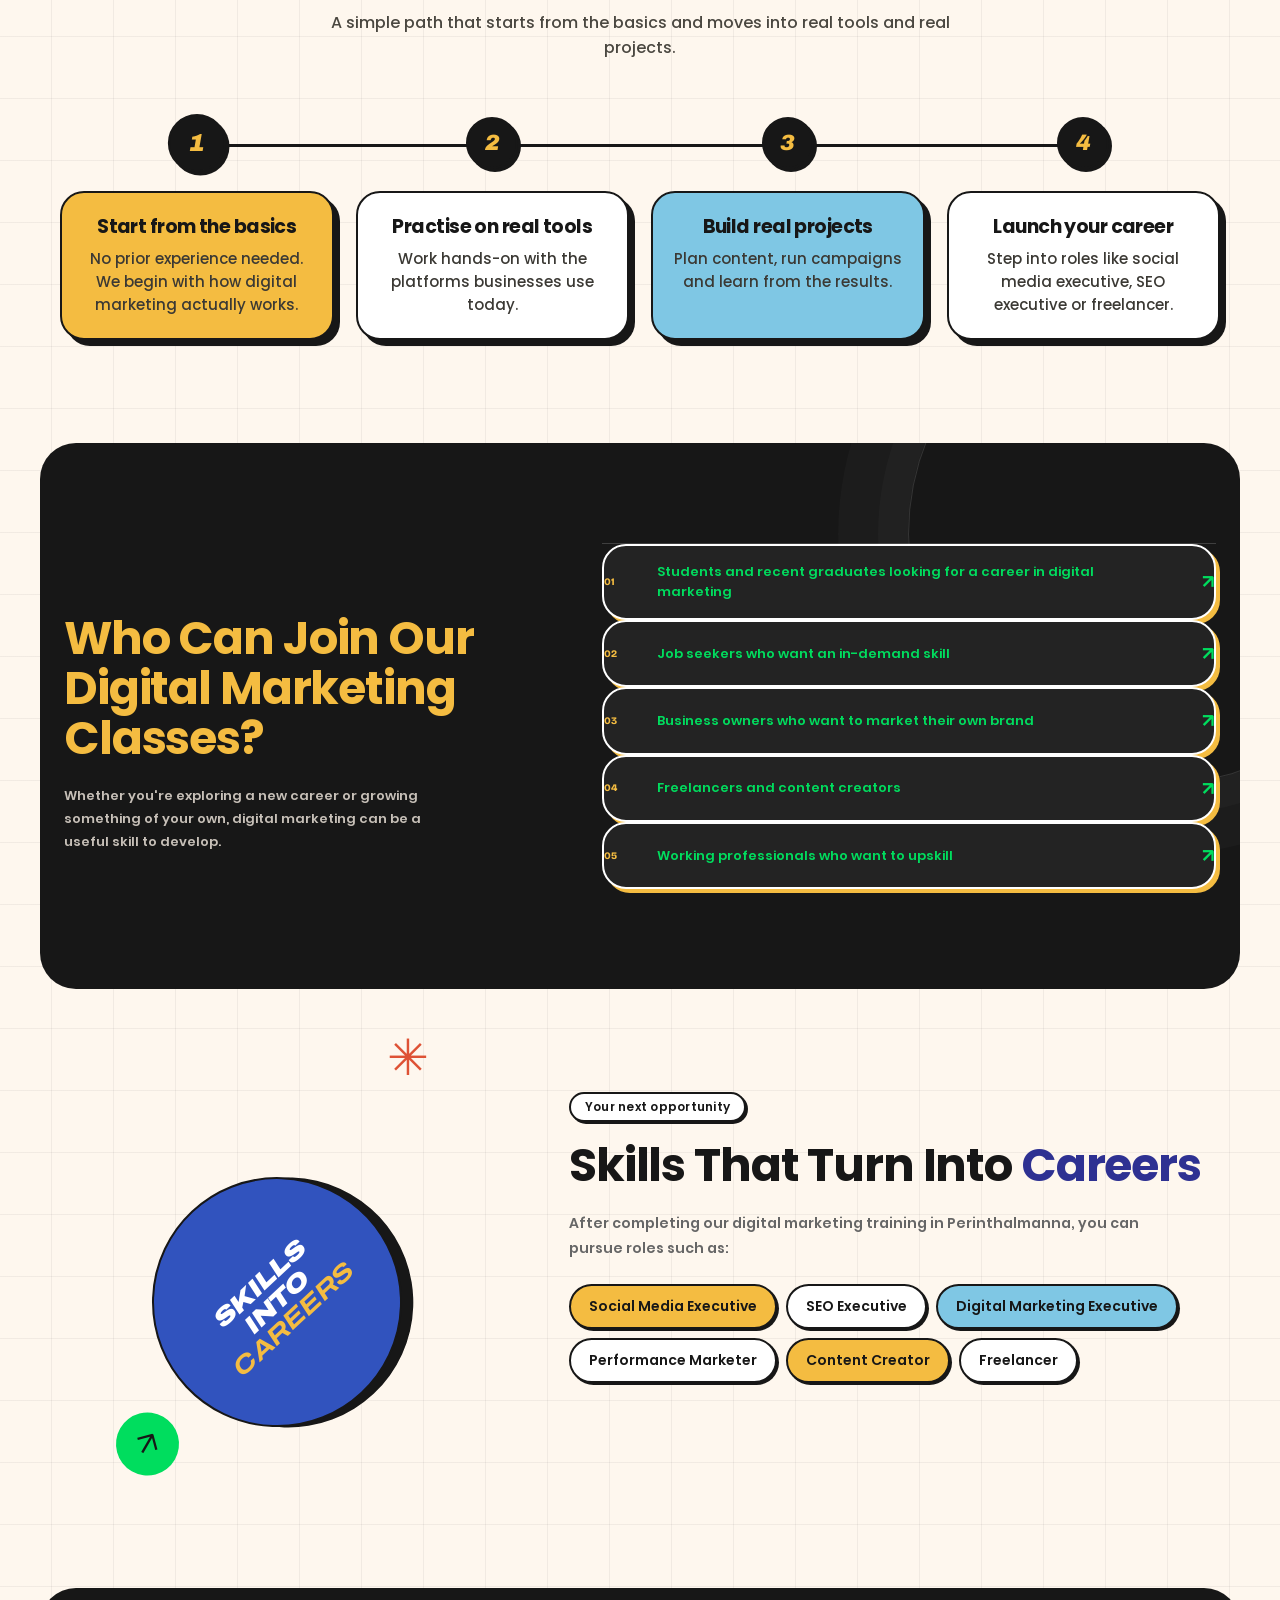
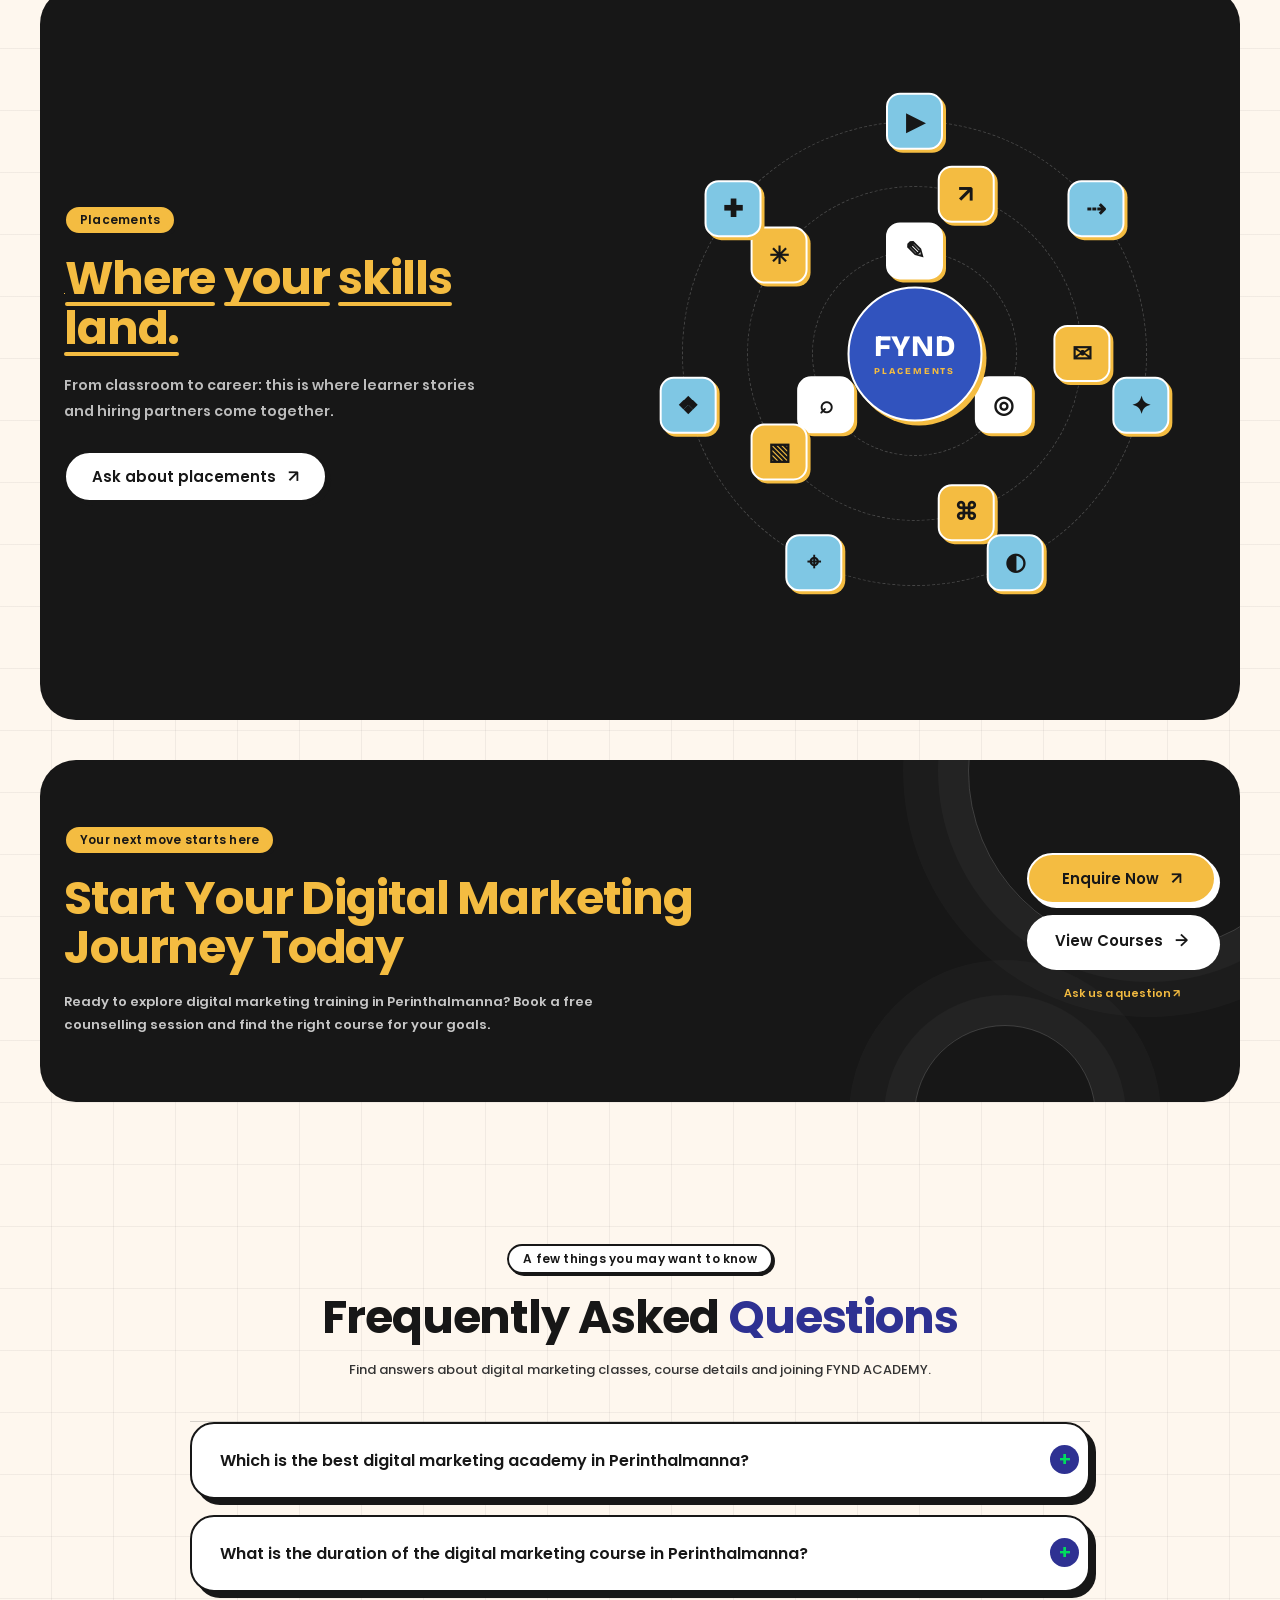
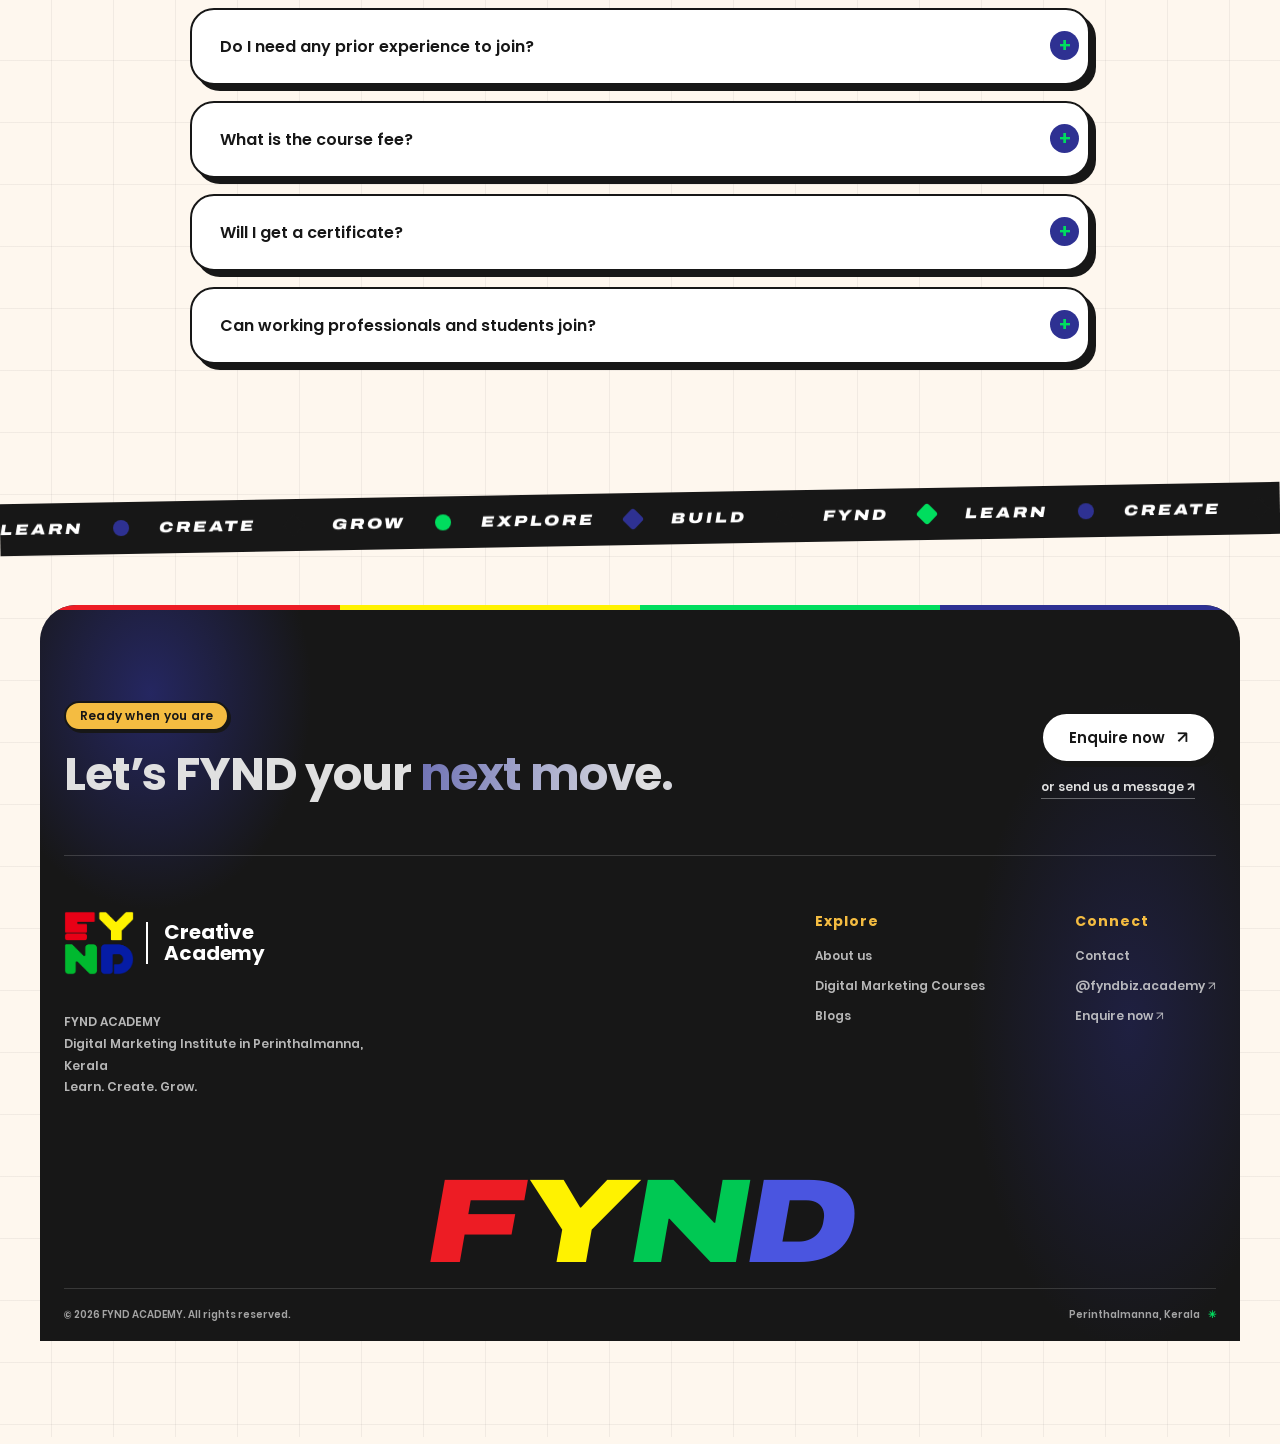
==== commit adb9656c: "Add Creative Academy logo, calm motion, rotating footer words and pixel cursors - New FYND Creative " ====
--- a/index.html
+++ b/index.html
@@ -7,7 +7,7 @@
   <meta name="description" content="Join FYND ACADEMY, a digital marketing institute in Perinthalmanna offering practical digital marketing courses, training and classes. Enquire today!">
   <meta name="robots" content="index,follow">
   <link rel="canonical" href="https://fynd-academy.vercel.app/">
-  <link rel="icon" href="assets/favicon.svg" type="image/svg+xml">
+  <link rel="icon" href="assets/logo/fynd-mark-colour.png" type="image/png"><link rel="apple-touch-icon" href="assets/logo/fynd-mark-colour.png">
   <link rel="preconnect" href="https://fonts.googleapis.com">
   <link rel="preconnect" href="https://fonts.gstatic.com" crossorigin>
   <link href="https://fonts.googleapis.com/css2?family=DM+Sans:wght@400;500;600;700&family=Bricolage+Grotesque:opsz,wght@12..96,400..800&display=swap" rel="stylesheet">
@@ -20,6 +20,8 @@
   <link href="https://fonts.googleapis.com/css2?family=Archivo:ital,wdth,wght@1,125,800;1,125,900&family=Poppins:wght@500;600;700&display=swap" rel="stylesheet">
   <link rel="stylesheet" href="styles.css"><link rel="stylesheet" href="bold.css">
   <script src="script.js" defer></script>
+  <script src="marquee.js" defer></script><script src="footer-words.js" defer></script>
+  <script src="placements-fx.js" defer></script>
   <script type="application/ld+json">
   {
     "@context":"https://schema.org",
@@ -49,7 +51,7 @@
 <body>
   <a class="skip-link" href="#main">Skip to content</a>
   <header class="site-header">
-    <a class="brand" href="index.html" aria-label="FYND Academy home"><img class="brand-logo brand-logo--header" src="assets/fynd-academy-logo.svg" alt="" aria-hidden="true"><span class="brand-caption">ACADEMY</span></a>
+    <a class="brand brand--lockup" href="index.html" aria-label="FYND Creative Academy home"><img class="lockup-mark" src="assets/logo/fynd-mark-colour.png" alt="FYND" width="674" height="612"><span class="lockup-text">Creative<br>Academy</span></a>
     <button class="menu-toggle" type="button" aria-label="Open navigation" aria-expanded="false" aria-controls="primary-nav"><span></span><span></span></button>
     <nav class="primary-nav" id="primary-nav" aria-label="Main navigation">
       <a href="index.html" aria-current="page">Home</a><a href="about.html">About</a><a href="courses.html">Courses</a><a href="blogs.html">Blogs</a><a href="contact.html">Contact</a>
@@ -81,7 +83,7 @@
       </div>
    </section>
 
-    <section class="ticker" aria-label="Academy motto"><div class="ticker-track"><span>LEARN WITH PURPOSE</span><b>✳</b><span>CREATE WITH CONFIDENCE</span><b>✳</b><span>GROW WITH INTENTION</span><b>✳</b><span>LEARN WITH PURPOSE</span><b>✳</b><span>CREATE WITH CONFIDENCE</span></div></section>
+    <section class="mega mega--motto" aria-label="Academy motto: learn with purpose, create with confidence, grow with intention"><div class="mega-row" data-dir="1"><span class="fill">LEARN WITH PURPOSE</span><i>✳</i><span>CREATE WITH CONFIDENCE</span><i>✳</i><span class="fill">GROW WITH INTENTION</span><i>✳</i><span>LEARN WITH PURPOSE</span><i>✳</i><span class="fill">CREATE WITH CONFIDENCE</span><i>✳</i><span>GROW WITH INTENTION</span><i>✳</i></div><div class="mega-row" data-dir="-1"><span>CREATE WITH CONFIDENCE</span><i>✳</i><span class="fill">GROW WITH INTENTION</span><i>✳</i><span>LEARN WITH PURPOSE</span><i>✳</i><span class="fill">CREATE WITH CONFIDENCE</span><i>✳</i><span>GROW WITH INTENTION</span><i>✳</i><span class="fill">LEARN WITH PURPOSE</span><i>✳</i></div></section>
 
     <section class="section section-wrap seo-intro">
       <div class="seo-intro-copy">
@@ -211,7 +213,7 @@
   <div class="action-bar" aria-label="Quick actions"><a class="action-bar-main" href="courses.html#digital-marketing">Explore Courses <span aria-hidden="true">↓</span></a><a class="action-bar-icon action-bar-icon--ig" href="https://www.instagram.com/fyndbiz.academy/" target="_blank" rel="noopener noreferrer" aria-label="FYND ACADEMY on Instagram"><svg viewBox="0 0 24 24" width="20" height="20" fill="none" stroke="currentColor" stroke-width="2" aria-hidden="true"><rect x="3" y="3" width="18" height="18" rx="5"/><circle cx="12" cy="12" r="4"/><circle cx="17.5" cy="6.5" r="1" fill="currentColor"/></svg></a><a class="action-bar-icon" href="contact.html" aria-label="Contact FYND ACADEMY"><svg viewBox="0 0 24 24" width="20" height="20" fill="none" stroke="currentColor" stroke-width="2" aria-hidden="true"><path d="M4 5h16v12H8l-4 3z"/></svg></a></div>
   <footer class="site-footer">
     <div class="footer-main section-wrap">
-      <div><a class="brand brand--footer" href="index.html" aria-label="FYND Academy home"><img class="brand-logo brand-logo--footer" src="assets/fynd-academy-logo.svg" alt="" aria-hidden="true"><span class="brand-caption">ACADEMY</span></a><p><strong>FYND ACADEMY</strong><br>Digital Marketing Institute in Perinthalmanna, Kerala<br>Learn. Create. Grow.</p></div>
+      <div><a class="brand brand--footer brand--lockup" href="index.html" aria-label="FYND Creative Academy home"><img class="lockup-mark" src="assets/logo/fynd-mark-colour.png" alt="FYND" width="674" height="612"><span class="lockup-text">Creative<br>Academy</span></a><p><strong>FYND ACADEMY</strong><br>Digital Marketing Institute in Perinthalmanna, Kerala<br>Learn. Create. Grow.</p></div>
       <div class="footer-links"><div><b>Explore</b><a href="about.html">About us</a><a href="courses.html">Digital Marketing Courses</a><a href="blogs.html">Blogs</a></div><div><b>Connect</b><a href="contact.html">Contact</a><a href="https://www.instagram.com/fyndbiz.academy/" target="_blank" rel="noopener noreferrer">@fyndbiz.academy ↗</a><button type="button" data-open-enroll>Enquire now ↗</button></div></div>
     </div>
     <div class="footer-bottom section-wrap"><span>© <span data-year>2026</span> FYND ACADEMY. All rights reserved.</span><span>Perinthalmanna, Kerala <b>✳</b></span></div>
--- a/bold.css
+++ b/bold.css
@@ -530,3 +530,96 @@
 .course-card--lime *:not(.card-link):not(.card-link *):not(.course-icon),
 .course-card--cream *:not(.card-link):not(.card-link *):not(.course-icon){color:var(--b-ink)!important}
 .seo-modules{background:transparent!important}
+
+/* ---------- FYND Creative Academy lockup (mark + divider + name) ---------- */
+.brand--lockup{display:inline-flex!important;flex-direction:row!important;align-items:center!important;gap:12px!important;text-decoration:none}
+.lockup-mark{height:44px;width:auto;display:block;flex:none}
+.lockup-text{
+  display:block;padding-left:12px;border-left:2px solid currentColor;
+  font:700 15px/1.05 "Poppins",var(--font-body);letter-spacing:-.01em;color:#fff;
+}
+.site-header .brand--lockup{color:#fff}
+.site-footer .brand--lockup{color:#fff;margin-bottom:18px}
+.site-footer .lockup-mark{height:64px}
+.site-footer .lockup-text{font-size:20px;padding-left:16px}
+@media(max-width:720px){
+  .site-header .lockup-mark{height:38px}
+  .site-header .lockup-text{font-size:13px;padding-left:10px}
+}
+
+/* =====================================================================
+   Placements: calm motion in the bold theme (crisp, flat, no glows)
+   ===================================================================== */
+.c-ring--1{--t:60s}.c-ring--2{--t:80s}.c-ring--3{--t:100s}
+.c-ring{border:1.5px dashed rgba(255,255,255,.2)!important}
+.placements::before{display:none!important}
+.c-core{border:2px solid #fff;box-shadow:4px 4px 0 0 var(--b-gold)!important;background:var(--b-royal)!important}
+.c-core span{color:#fff}
+.c-core b{color:var(--b-gold)!important}
+
+/* tiles: hard-shadow "press" on hover, like the buttons */
+.orb-item{transition:transform .15s ease,box-shadow .15s ease!important}
+.orb-item:hover{scale:1!important;box-shadow:1px 1px 0 0 var(--b-gold)!important}
+.c-slot{transition:translate .15s ease}
+.c-slot:hover{translate:2px 2px}
+
+/* entrance: tiles pop in once, one after another */
+.placements.fx-ready .c-slot{opacity:0;scale:.6;transition:opacity .35s ease,scale .45s cubic-bezier(.3,1.5,.5,1),translate .15s ease;transition-delay:calc(var(--i,0) * 45ms),calc(var(--i,0) * 45ms),0s}
+.placements.fx-in .c-slot{opacity:1;scale:1}
+
+/* heading: solid gold underline slides in once */
+.pl-copy h2>span{position:relative;display:inline-block}
+.pl-copy h2>span::after{
+  content:"";position:absolute;left:0;right:0;bottom:-.06em;height:.1em;border-radius:99px;background:var(--b-gold);
+  transform:scaleX(0);transform-origin:left;transition:transform .6s cubic-bezier(.2,.8,.2,1) .3s;
+}
+.placements.fx-in .pl-copy h2>span::after,.placements:not(.fx-ready) .pl-copy h2>span::after{transform:scaleX(1)}
+
+@media(prefers-reduced-motion:reduce){
+  .placements.fx-ready .c-slot{opacity:1;scale:1;transition:none}
+}
+
+/* Re-enabled studio extras: keep the theme calm */
+.wave{display:none!important}
+.net-canvas,.flow-canvas,.dot-field,.grain,.cur-trail,.cur-ring,.cur-dot,.cursor-glow,.enq-badge{display:none!important}
+.to-top{bottom:112px!important;right:18px!important;border:2px solid var(--b-ink)!important;box-shadow:3px 3px 0 0 var(--b-ink)!important;background:var(--b-gold)!important;color:var(--b-ink)!important}
+.audience-list>div:hover p{color:var(--b-gold)!important}
+@media(max-width:720px){.to-top{bottom:98px!important;right:12px!important}}
+
+/* ---------- Footer giant word: rotating course names ---------- */
+.footer-giant.fw{
+  display:block!important;position:relative;height:auto!important;overflow:hidden;
+  font-family:var(--b-display)!important;font-style:italic;font-weight:900!important;font-stretch:125%;
+  font-size:var(--fw-size,120px)!important;line-height:1!important;letter-spacing:-.035em!important;
+  background:none!important;-webkit-background-clip:initial!important;background-clip:initial!important;color:#fff!important;
+  padding:.06em 0 .02em;margin-top:10px;text-align:center;
+}
+.fw-stage{display:grid;place-items:center;height:1.05em}
+.fw-word{grid-area:1/1;white-space:nowrap}
+.fw-probe{position:absolute;visibility:hidden;white-space:nowrap;font-size:100px}
+.fw-l{display:inline-block;transform:translateY(110%);transition:transform .55s cubic-bezier(.2,.8,.2,1);transition-delay:calc(var(--i) * 35ms)}
+.fw-word.is-in .fw-l{transform:translateY(0)}
+.fw-word.is-out .fw-l{transform:translateY(-110%)}
+@media(prefers-reduced-motion:reduce){.fw-l{transition:none;transform:none}}
+
+/* ---------- Pixel-art cursors ---------- */
+html,body{cursor:url("assets/cursor/pixel-arrow.svg") 0 0,auto}
+a,button,summary,label,select,[role="button"],.filter-chip,[data-open-enroll],.action-bar a,.orb-item,.to-top{
+  cursor:url("assets/cursor/pixel-hand.svg") 11 1,pointer!important;
+}
+input,textarea,[contenteditable="true"]{cursor:text!important}
+
+/* Motto band under the hero (replaces the thin ticker) */
+.mega--motto{margin:48px auto 10px!important;padding-block:28px 32px!important;gap:10px!important}
+.mega--motto .mega-row{font-size:clamp(46px,7.5vw,110px)!important}
+
+/* Word bands: always moving (continuous marquee instead of scroll-linked) */
+.mega-loop .mega-row{translate:none!important;padding-right:.35em;animation:mega-left 38s linear infinite} /* padding = one gap, so -50% loops seamlessly */
+.mega-loop .mega-row[data-dir="-1"]{animation-name:mega-right}
+.mega-loop .mega--motto .mega-row{animation-duration:46s}
+@keyframes mega-left{from{transform:translateX(0)}to{transform:translateX(-50%)}}
+@keyframes mega-right{from{transform:translateX(-50%)}to{transform:translateX(0)}}
+@media(prefers-reduced-motion:reduce){.mega-loop .mega-row{animation:none}}
+
+/* Keep everything moving under the cursor (no pause on hover) */
+.circles:hover .c-ring,.circles:hover .orb-item,.ticker:hover .ticker-track{animation-play-state:running!important}
